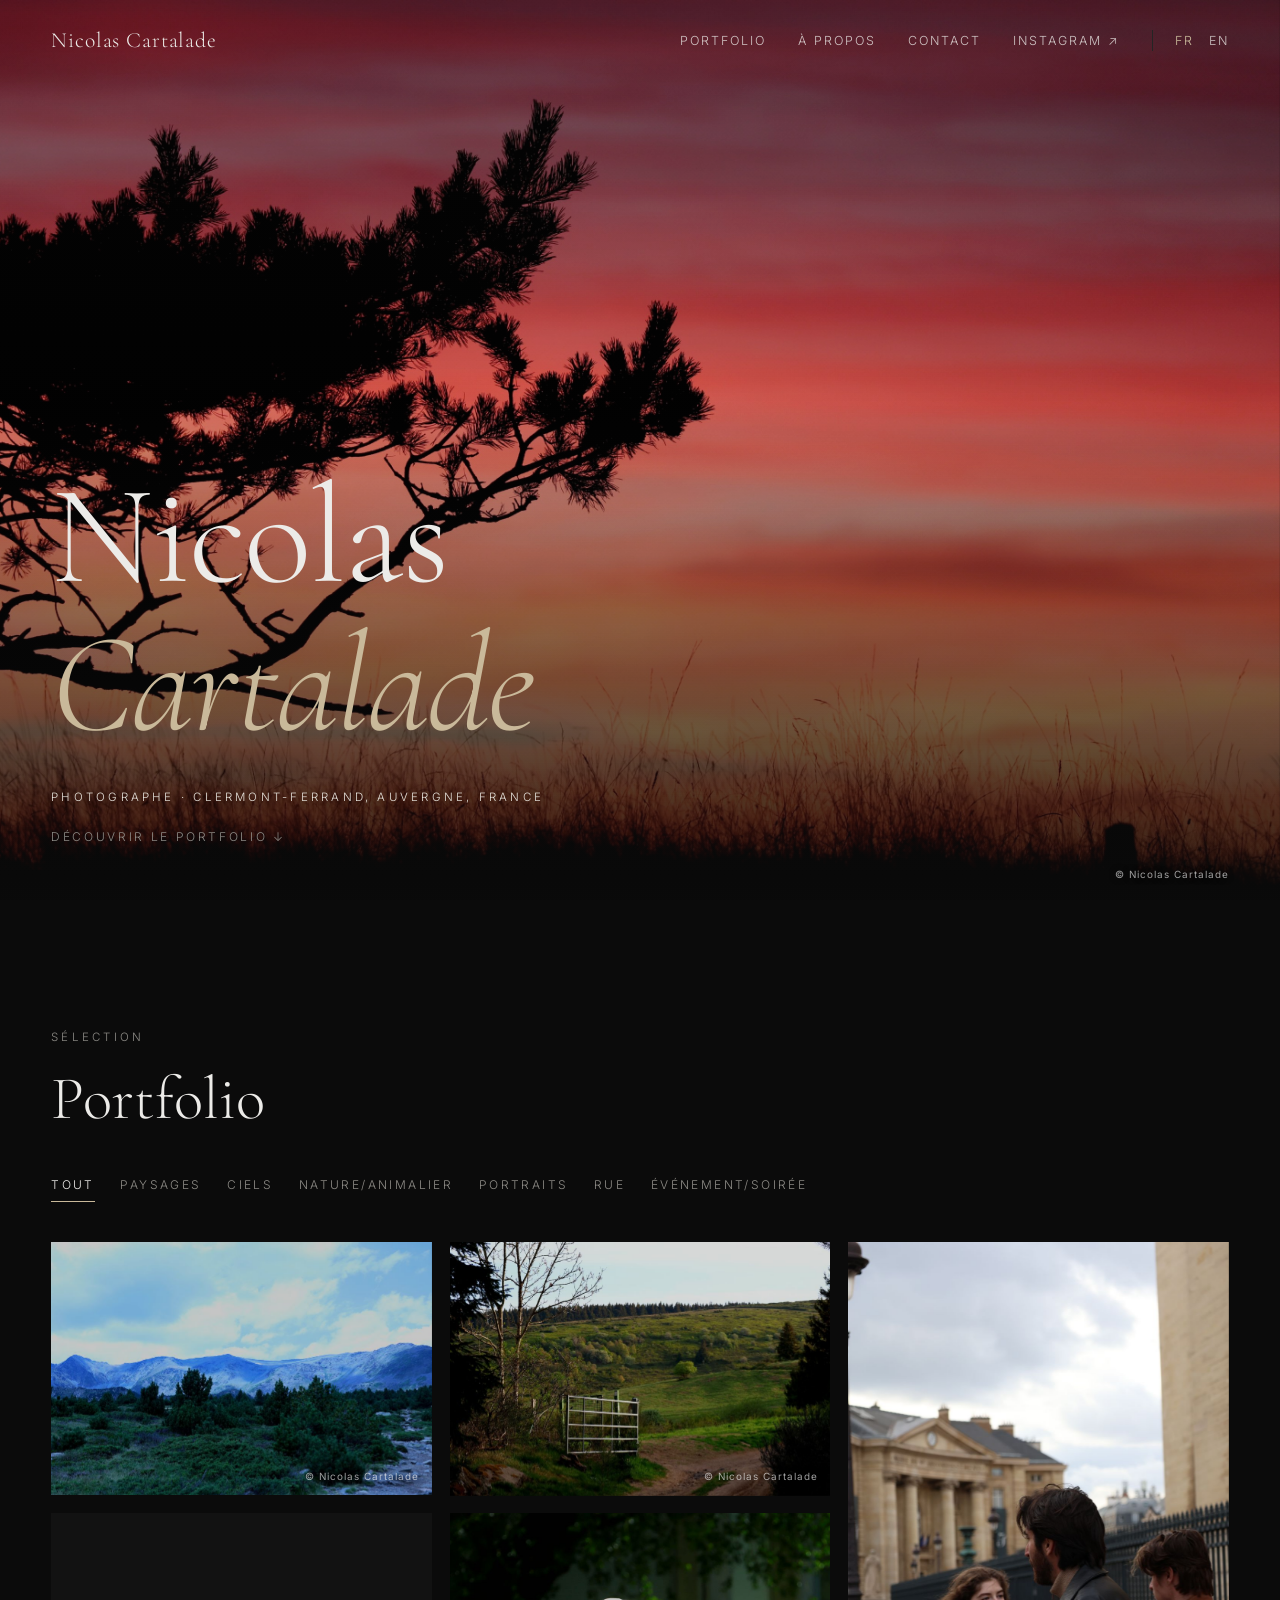
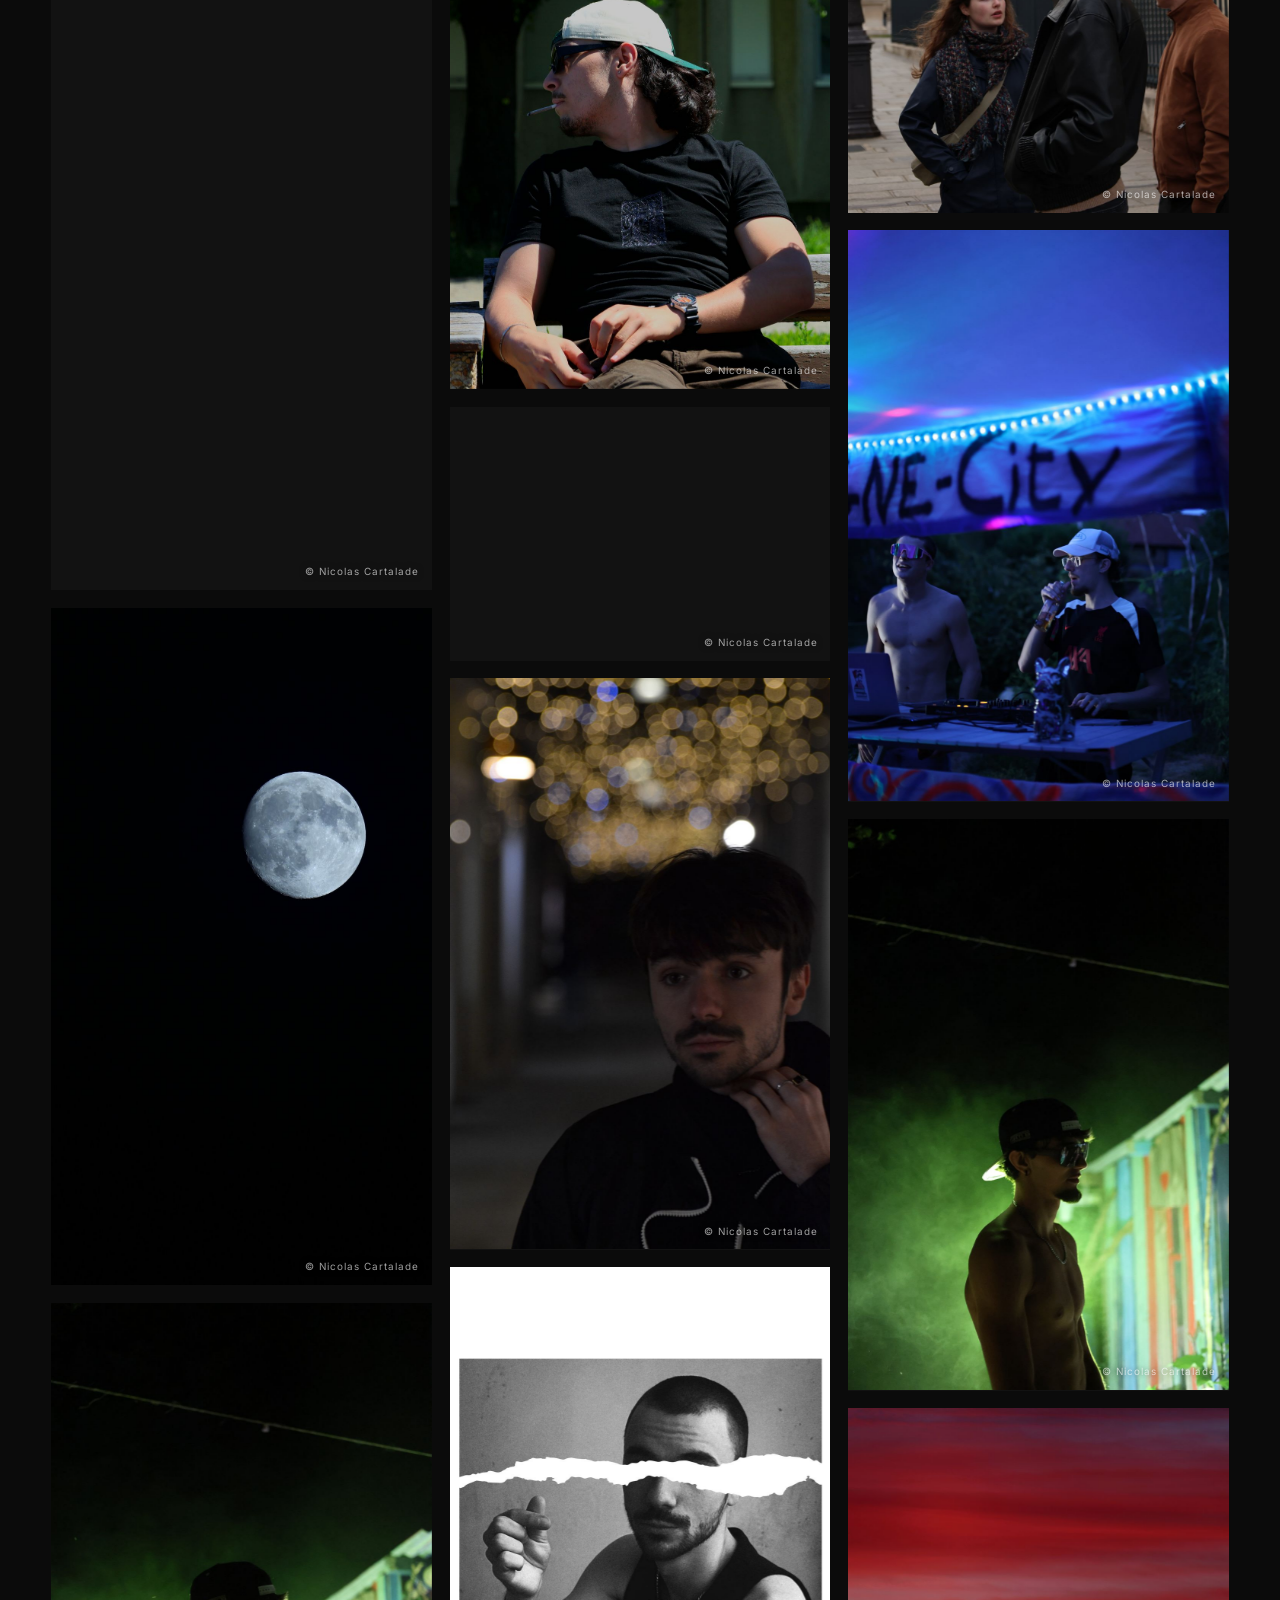
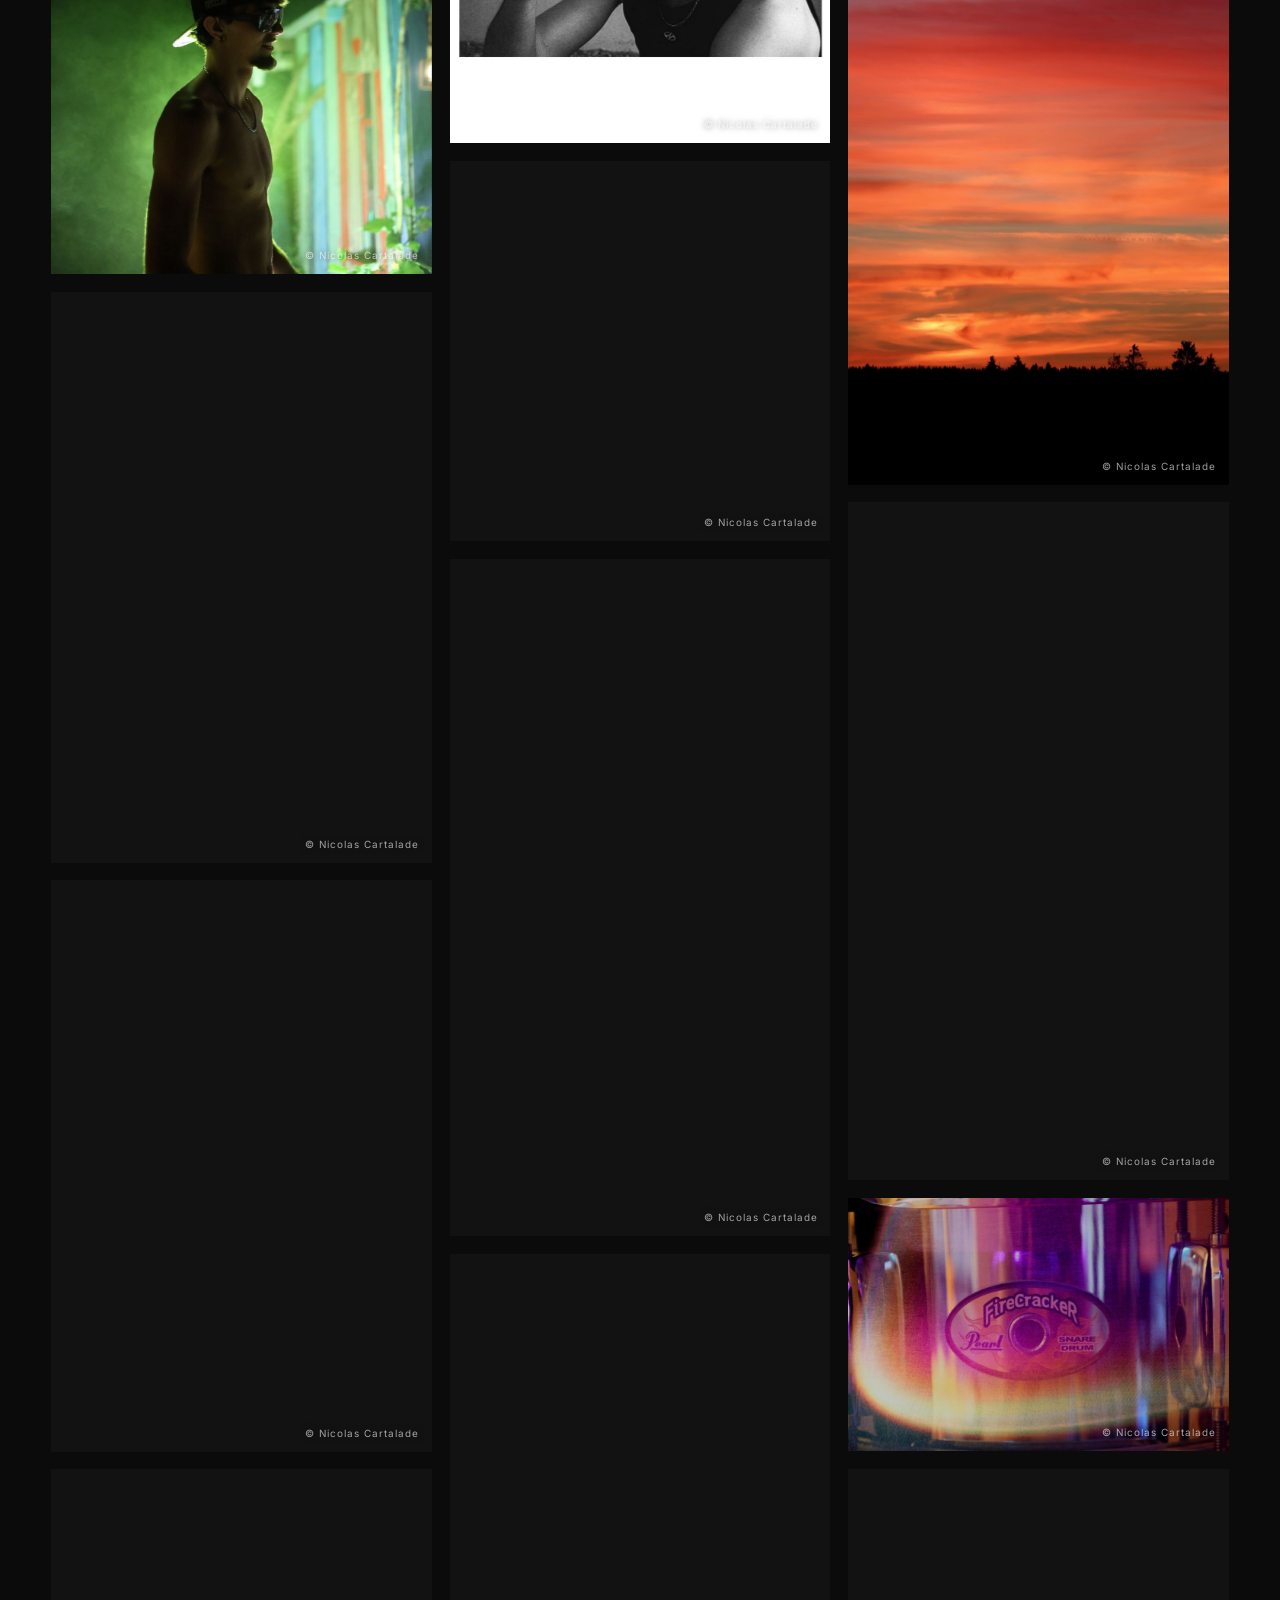
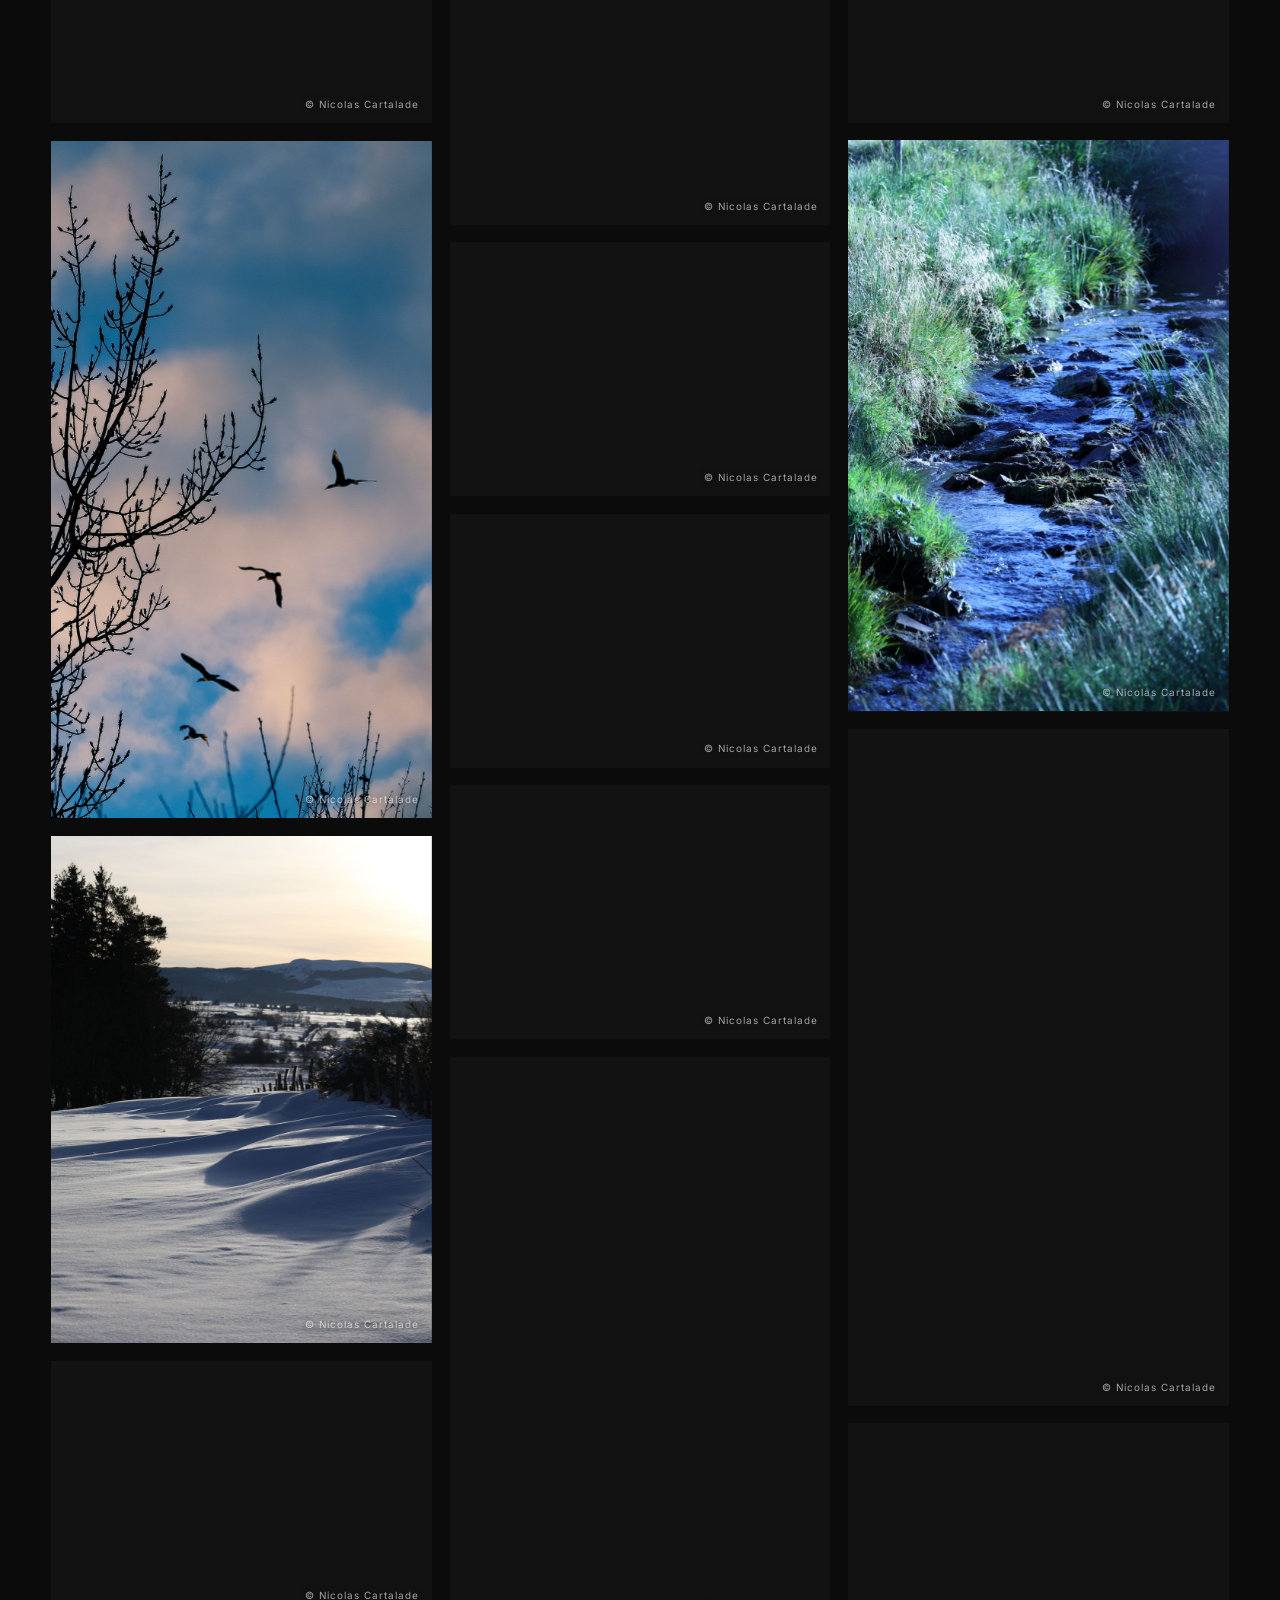
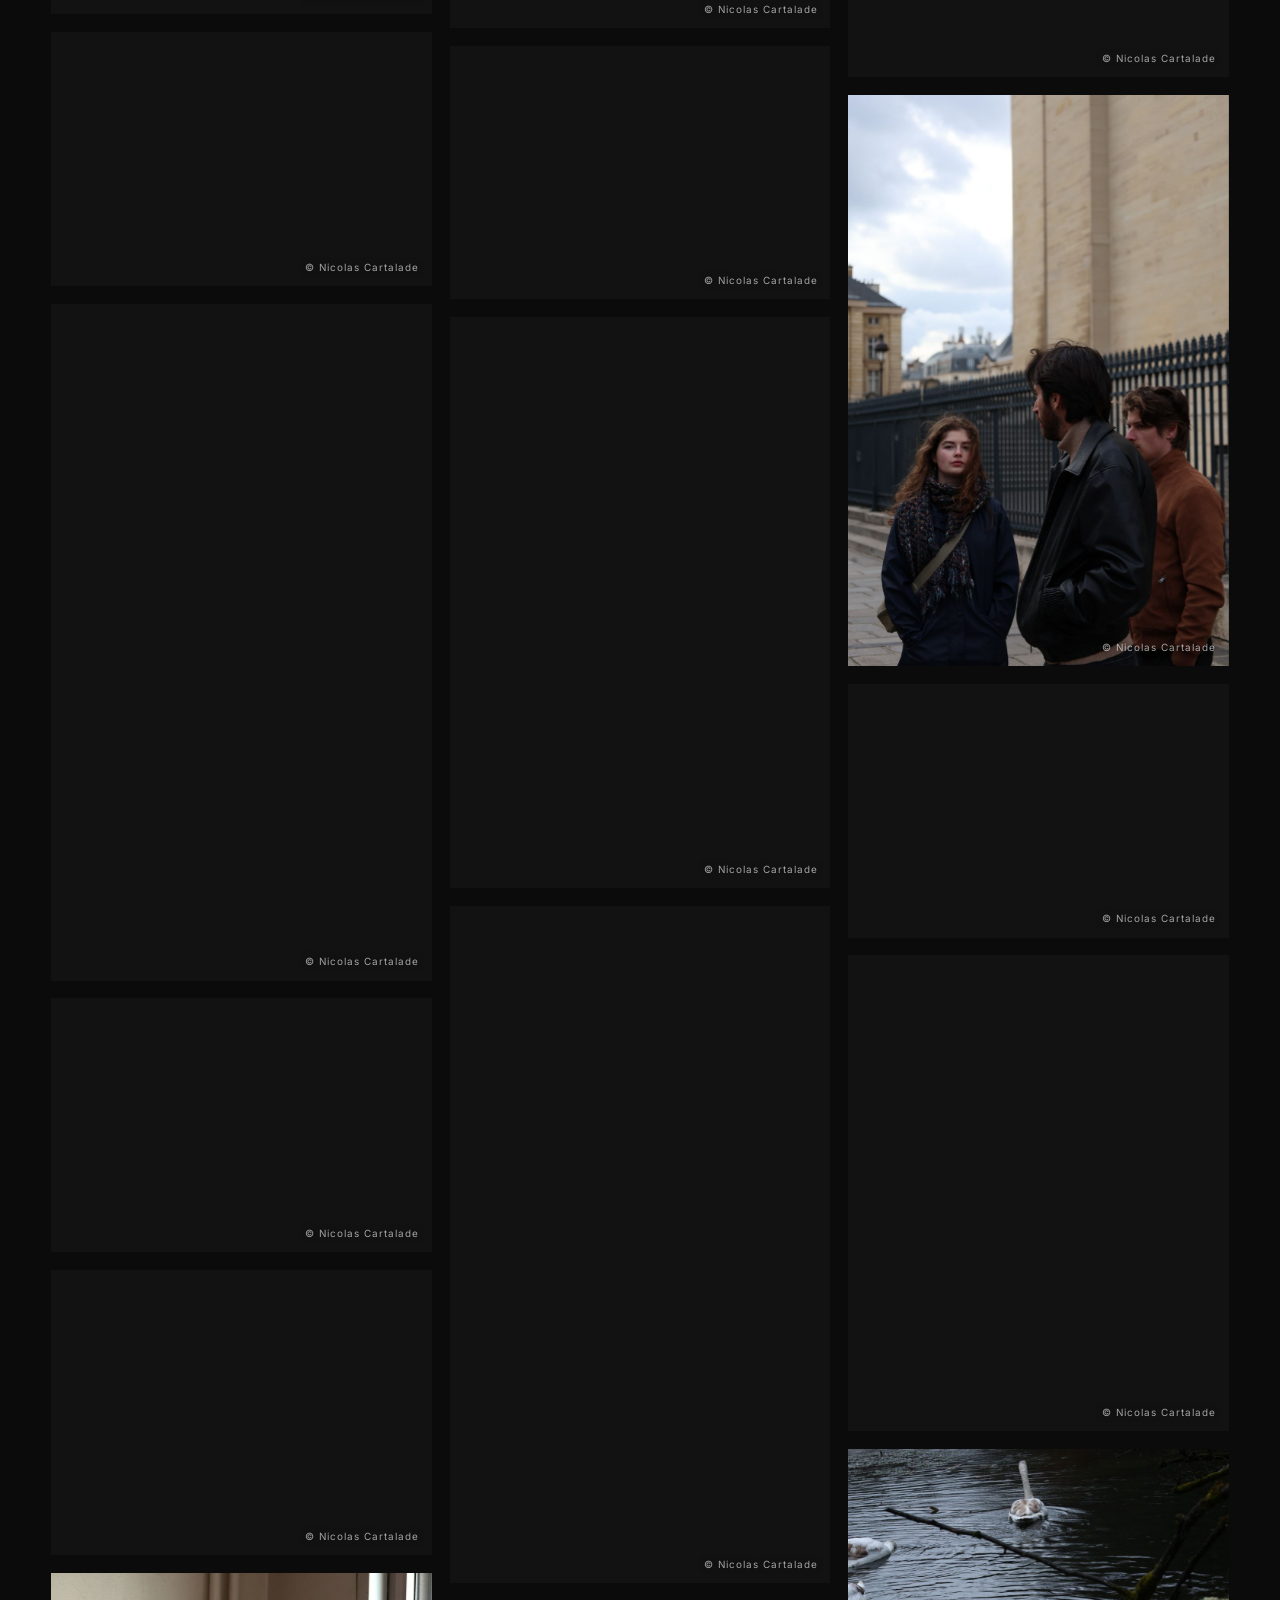
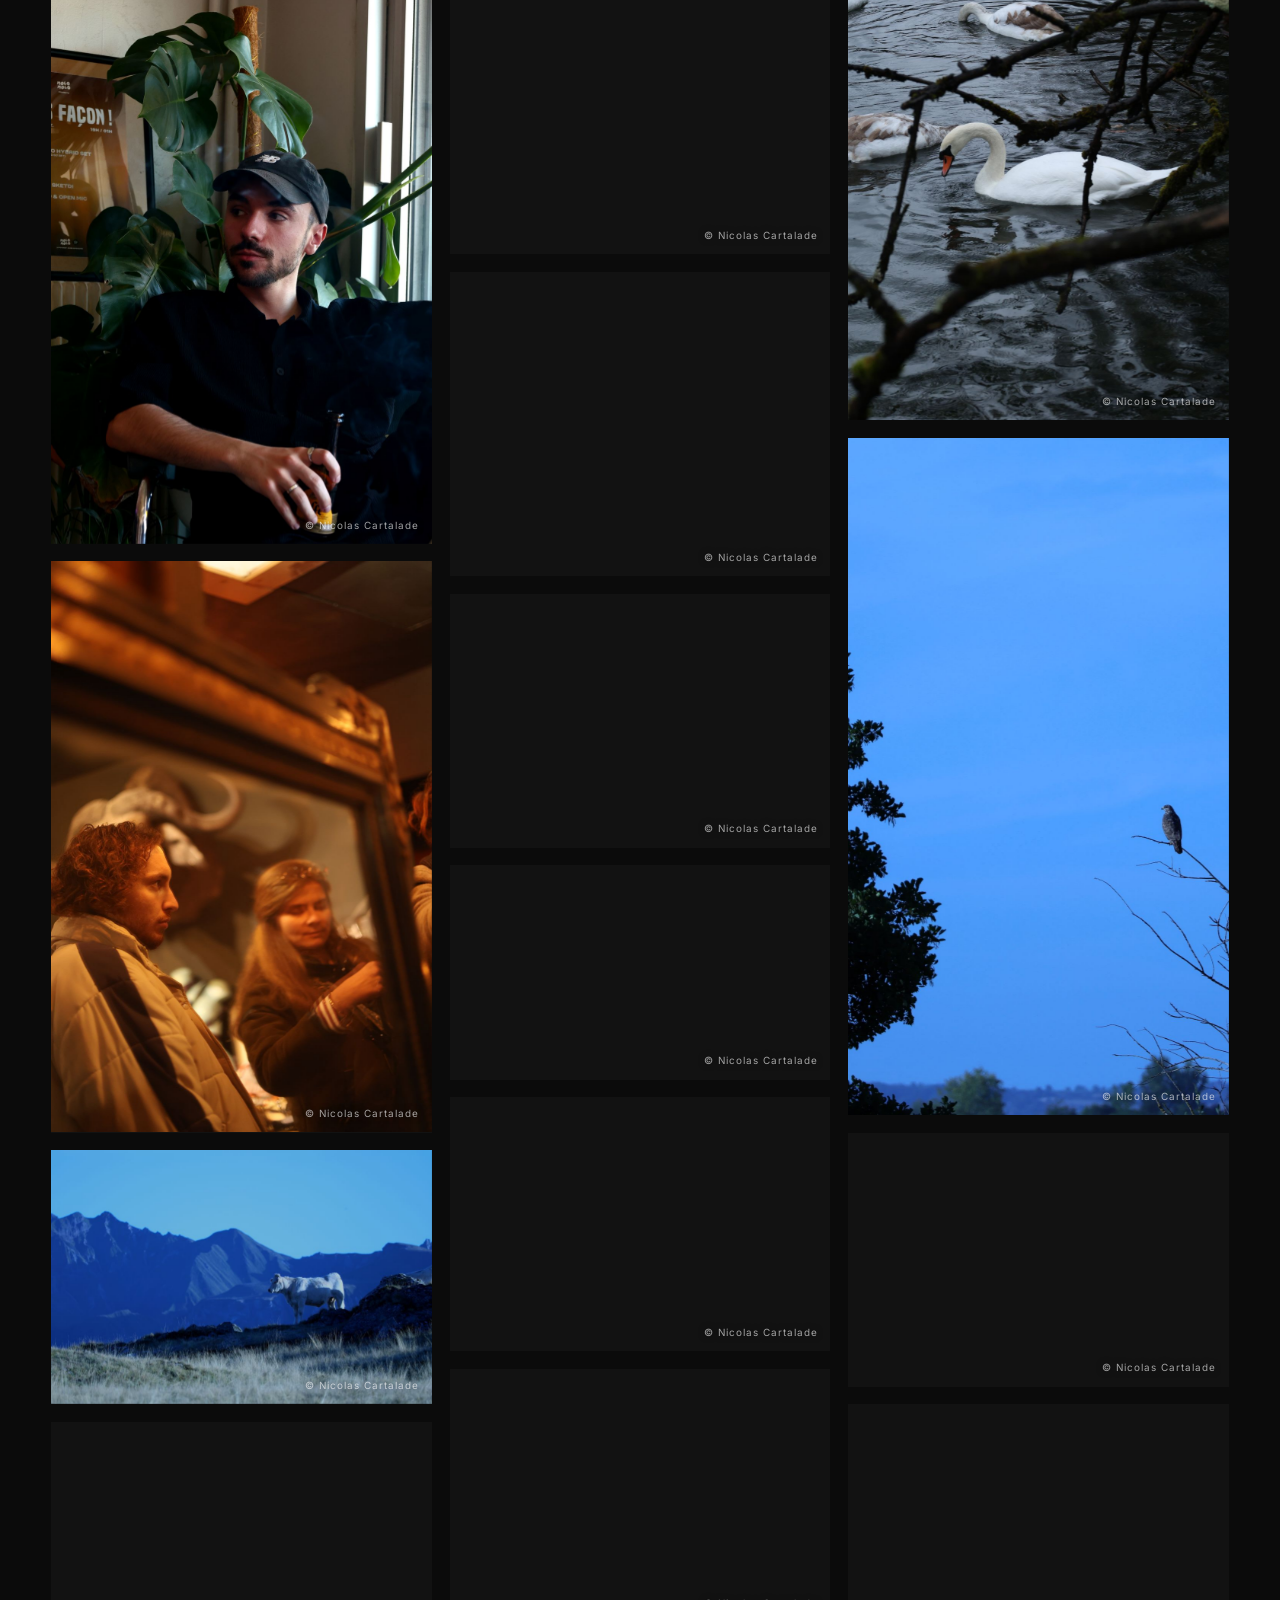
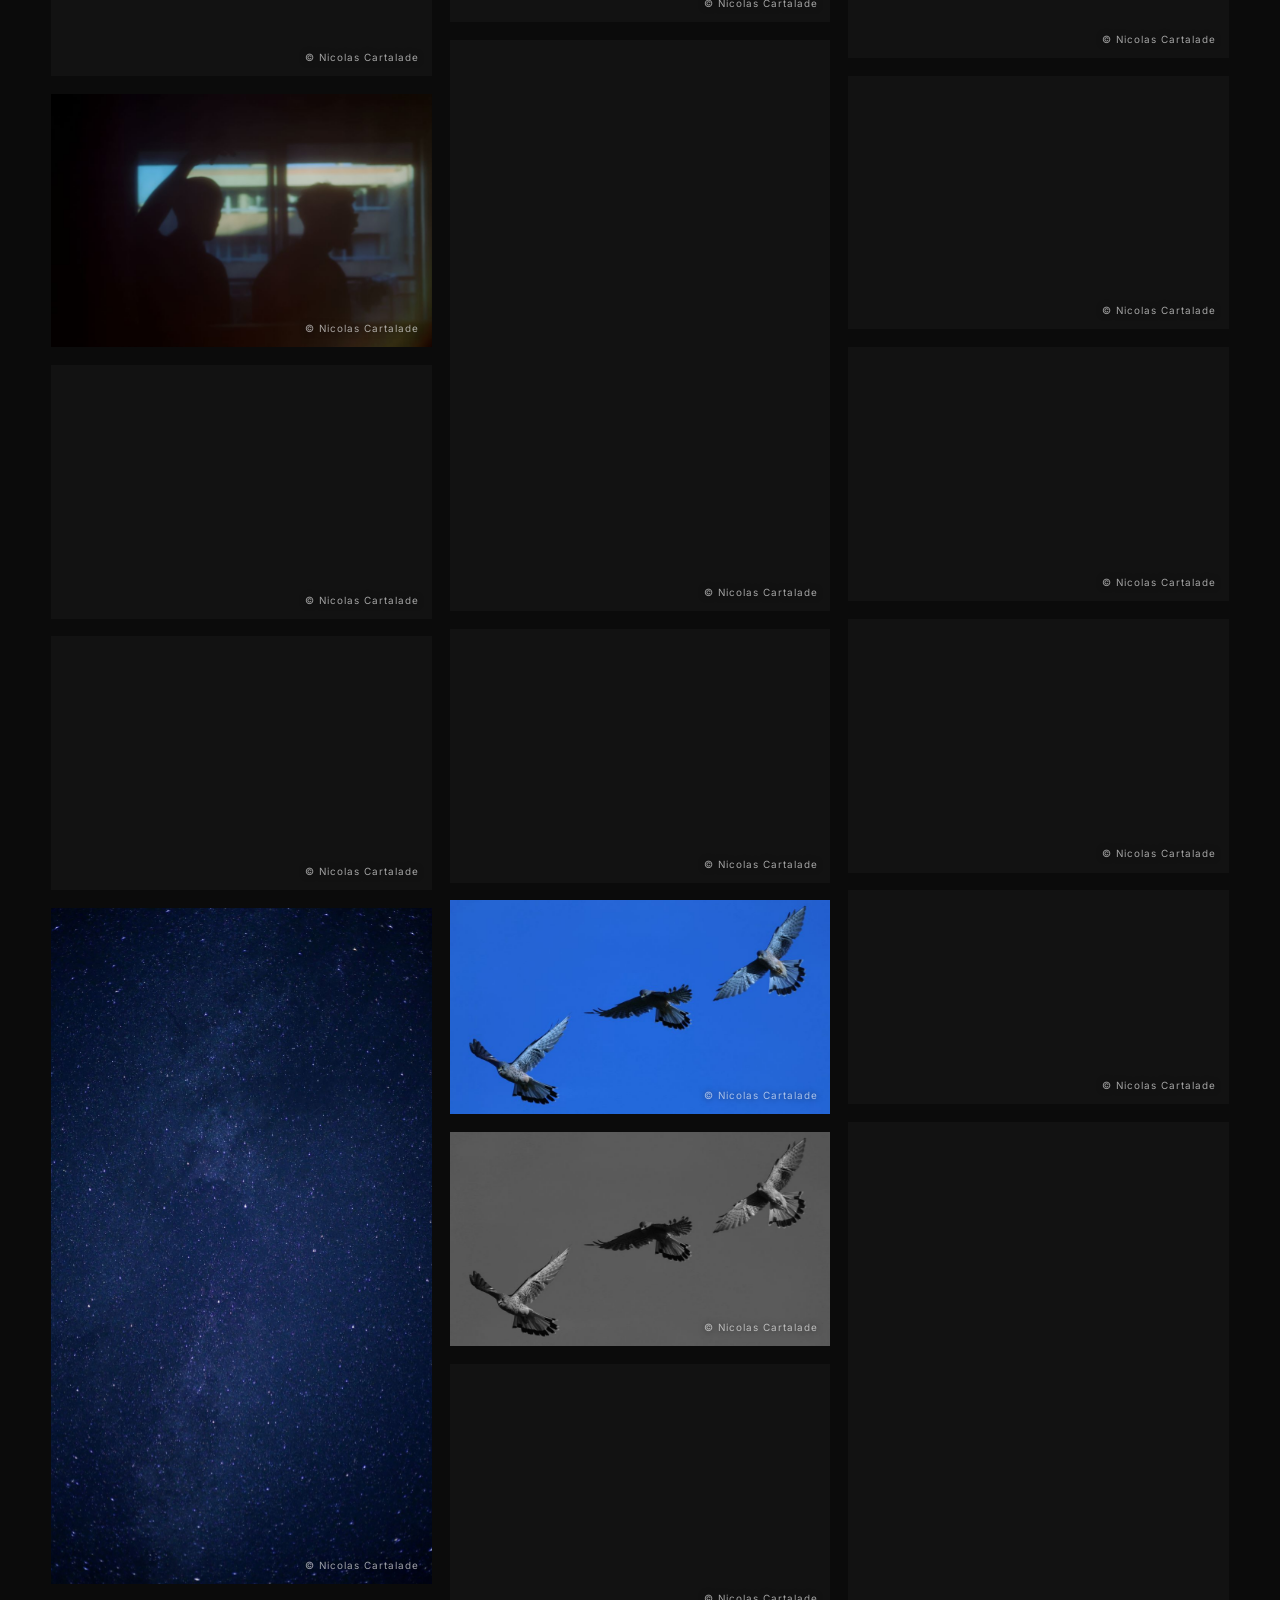
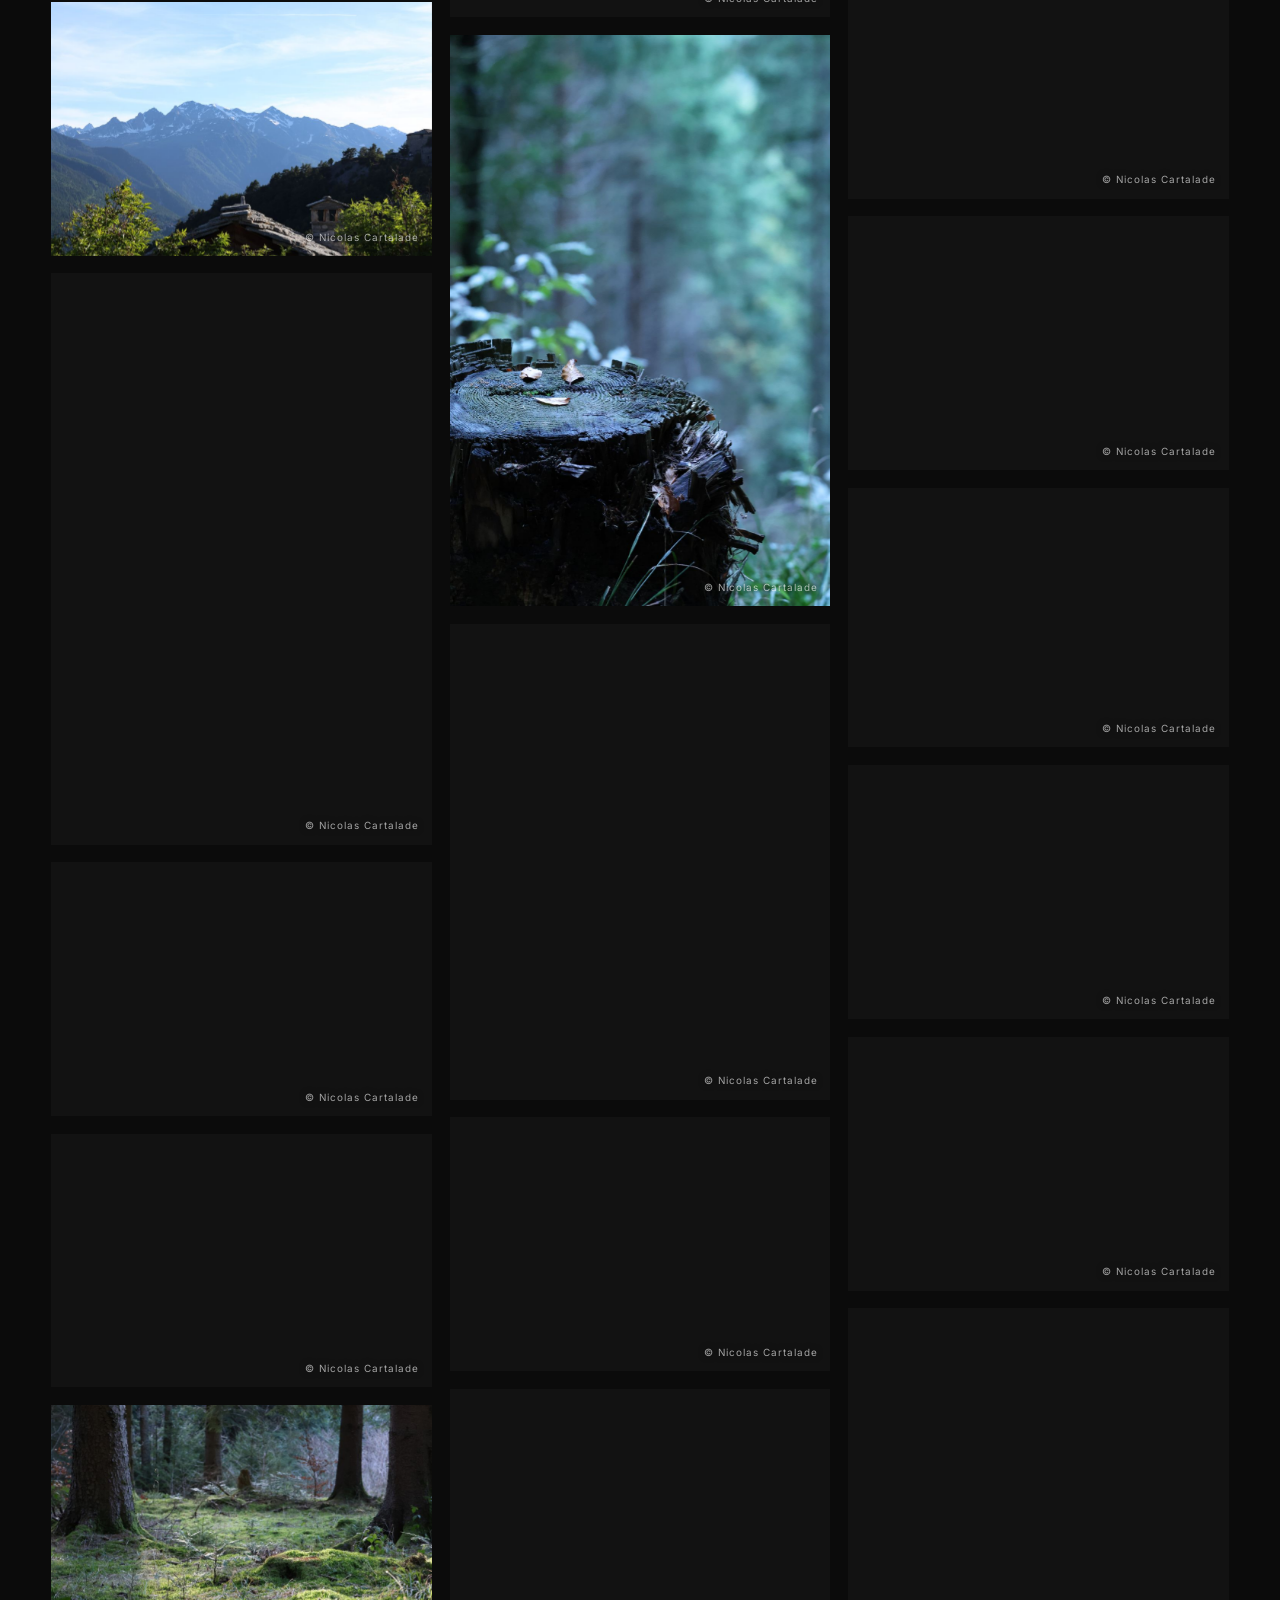
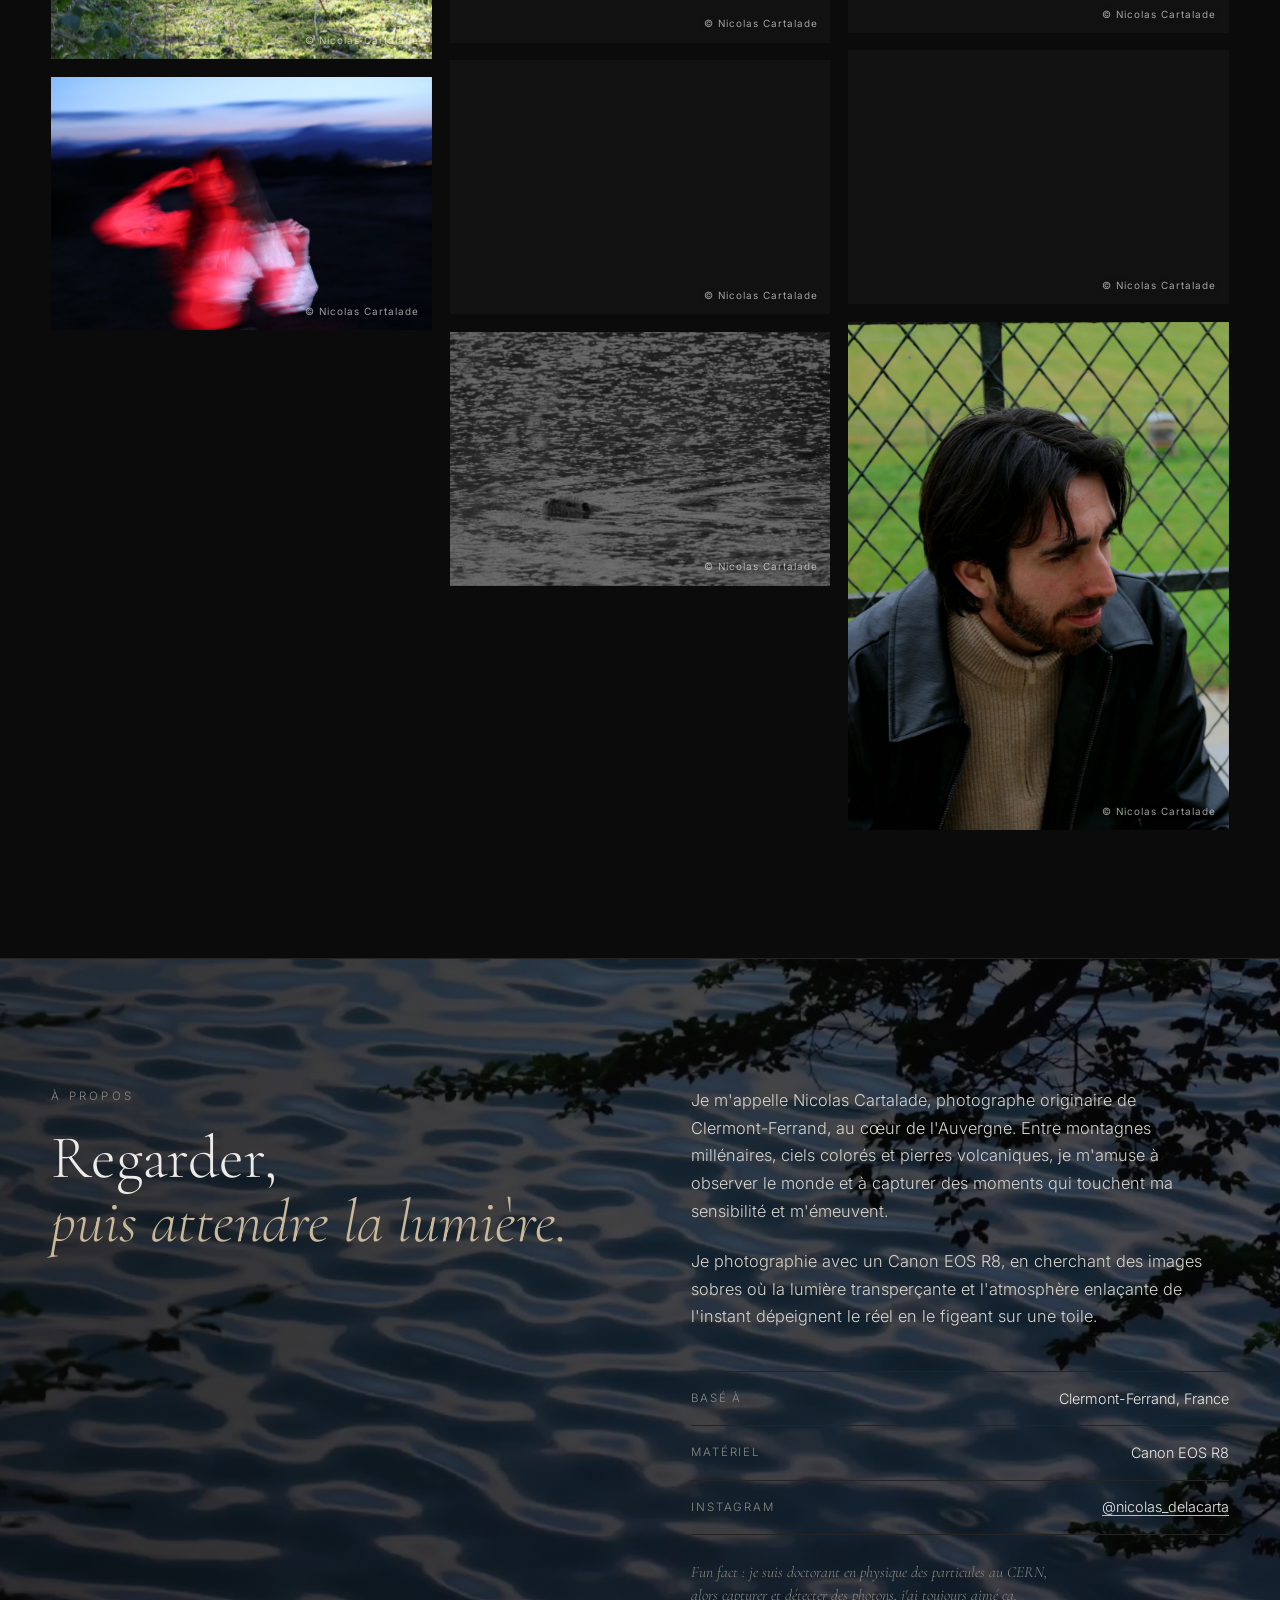
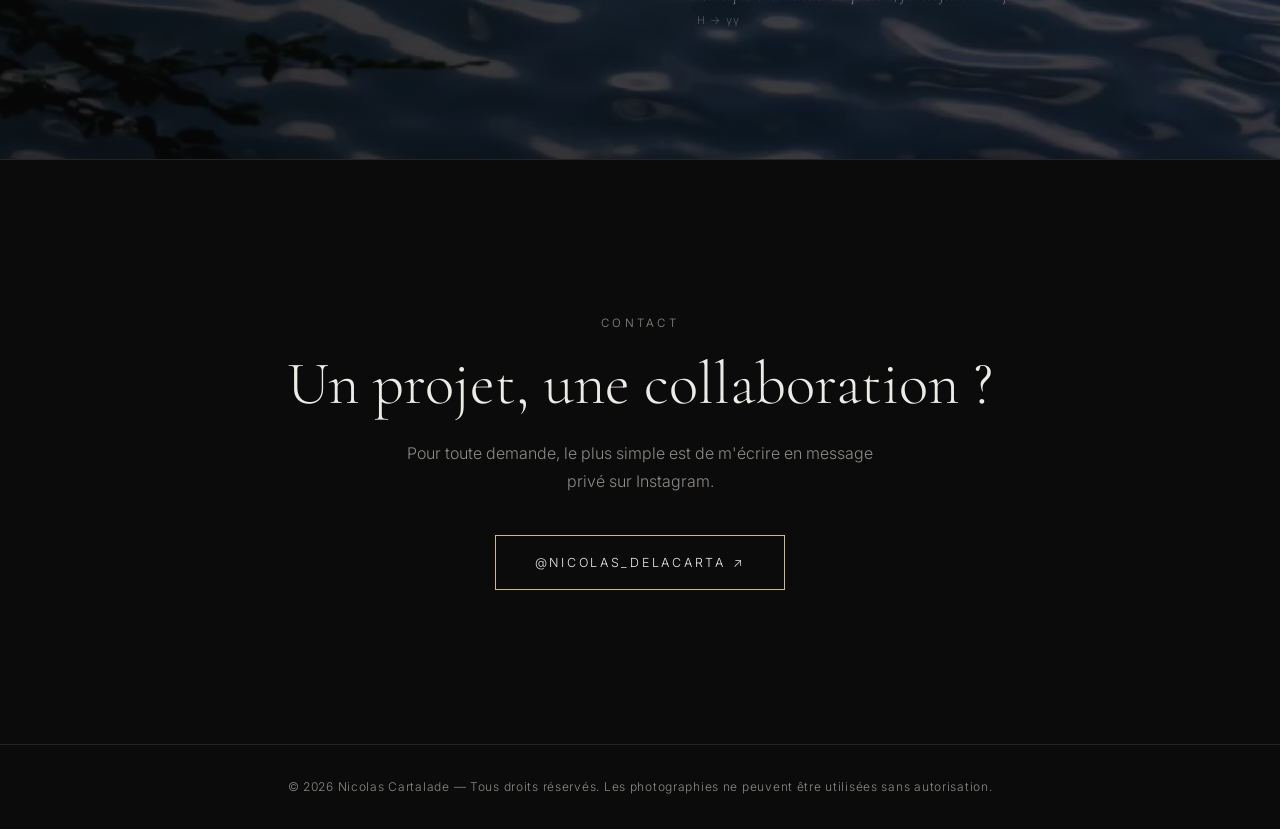
==== index.html @ c4e50cff "Compteur de visites GoatCounter (privé) Co-Authored-By: Claude Sonnet 5.5 <noreply@anthropic.com> Cl" ====
<!DOCTYPE html>
<html lang="fr">
<head>
  <meta charset="utf-8">
  <meta name="viewport" content="width=device-width, initial-scale=1">
  <title>Nicolas Cartalade — Photographe · Clermont-Ferrand</title>
  <meta name="description" content="Portfolio de Nicolas Cartalade, photographe basé à Clermont-Ferrand, en Auvergne. Photographies réalisées au Canon EOS R8.">
  <meta name="author" content="Nicolas Cartalade">
  <meta name="robots" content="noindex, nofollow">
  <meta property="og:title" content="Nicolas Cartalade — Photographe">
  <meta property="og:description" content="Portfolio photographique · Clermont-Ferrand, Auvergne">
  <meta property="og:type" content="website">
  <meta name="theme-color" content="#0b0b0b">
  <link rel="preconnect" href="https://fonts.googleapis.com">
  <link rel="preconnect" href="https://fonts.gstatic.com" crossorigin>
  <link href="https://fonts.googleapis.com/css2?family=Cormorant+Garamond:ital,wght@0,300;0,400;0,500;1,300;1,400&family=Inter:wght@300;400;500&display=swap" rel="stylesheet">
  <link rel="stylesheet" href="style.css?v=20">
</head>
<body>

  <header class="site-header" id="header">
    <a href="#top" class="brand">Nicolas Cartalade</a>
    <nav class="nav" aria-label="Navigation principale">
      <a href="#portfolio">Portfolio</a>
      <a href="#about">À propos</a>
      <a href="#contact">Contact</a>
      <a href="https://www.instagram.com/nicolas_delacarta/" target="_blank" rel="noopener" class="nav-insta" aria-label="Instagram">Instagram ↗</a>
      <span class="lang" role="group" aria-label="Langue"><a href="./" lang="fr" aria-current="true">FR</a><a href="en/" lang="en" hreflang="en" aria-label="English version">EN</a></span>
    </nav>
  </header>

  <main id="top">

    <section class="hero" id="hero">
      <div class="hero-bg" id="heroBg"></div>
      <div class="hero-overlay"></div>
      <div class="hero-content">
        <h1>Nicolas<br><em>Cartalade</em></h1>
        <p class="eyebrow hero-tag">Photographe · Clermont-Ferrand, Auvergne, France</p>
        <a href="#portfolio" class="scroll-cue">Découvrir le portfolio <span aria-hidden="true">↓</span></a>
      </div>
    </section>

    <section class="portfolio" id="portfolio">
      <div class="section-head">
        <p class="eyebrow">Sélection</p>
        <h2>Portfolio</h2>
      </div>
      <div class="filters" id="filters" aria-label="Filtres par catégorie"></div>
      <div class="gallery" id="gallery"></div>
    </section>

    <section class="about" id="about">
      <div class="about-media" aria-hidden="true">
        <video autoplay muted loop playsinline preload="metadata" poster="video/boucle-poster.jpg">
          <source src="video/boucle.mp4" type="video/mp4">
        </video>
      </div>
      <div class="about-shade"></div>
      <div class="about-inner">
        <div class="about-title">
          <p class="eyebrow">À propos</p>
          <h2>Regarder,<br><em>puis attendre la lumière.</em></h2>
        </div>
        <div class="about-text">
          <p>Je m'appelle Nicolas Cartalade, photographe originaire de Clermont-Ferrand, au cœur de l'Auvergne. Entre montagnes millénaires, ciels colorés et pierres volcaniques, je m'amuse à observer le monde et à capturer des moments qui touchent ma sensibilité et m'émeuvent.</p>
          <p>Je photographie avec un Canon EOS R8, en cherchant des images sobres où la lumière transperçante et l'atmosphère enlaçante de l'instant dépeignent le réel en le figeant sur une toile.</p>
          <dl class="facts">
            <div><dt>Basé à</dt><dd>Clermont-Ferrand, France</dd></div>
            <div><dt>Matériel</dt><dd>Canon EOS R8</dd></div>
            <div><dt>Instagram</dt><dd><a href="https://www.instagram.com/nicolas_delacarta/" target="_blank" rel="noopener">@nicolas_delacarta</a></dd></div>
          </dl>
          <p class="funfact">Fun fact : je suis doctorant en physique des particules au CERN, alors capturer et détecter des photons, j'ai toujours aimé ça. <span class="hgg" aria-hidden="true">H → γγ</span></p>
        </div>
      </div>
    </section>

    <section class="contact" id="contact">
      <p class="eyebrow">Contact</p>
      <h2>Un projet, une collaboration&nbsp;?</h2>
      <p class="contact-text">Pour toute demande, le plus simple est de m'écrire en message privé sur Instagram.</p>
      <a class="btn" href="https://www.instagram.com/nicolas_delacarta/" target="_blank" rel="noopener">@nicolas_delacarta ↗</a>
    </section>

  </main>

  <footer class="site-footer">
    <p>© <span id="year"></span> Nicolas Cartalade — Tous droits réservés. Les photographies ne peuvent être utilisées sans autorisation.</p>
  </footer>

  <div class="lightbox" id="lightbox" aria-hidden="true" role="dialog" aria-modal="true" aria-label="Visionneuse photo">
    <button class="lb-close" id="lbClose" aria-label="Fermer">✕</button>
    <button class="lb-nav lb-prev" id="lbPrev" aria-label="Photo précédente">←</button>
    <figure class="lb-figure">
      <div class="lb-frame"><img id="lbImg" alt="" draggable="false"><span class="wm" aria-hidden="true">© Nicolas Cartalade</span></div>
      <figcaption id="lbCaption"></figcaption>
    </figure>
    <button class="lb-nav lb-next" id="lbNext" aria-label="Photo suivante">→</button>
  </div>

  <script src="photos.js?v=20"></script>
  <script src="script.js?v=20"></script>
  <script data-goatcounter="https://blueskyll.goatcounter.com/count" async src="https://gc.zgo.at/count.js"></script>
</body>
</html>
---- style.css ----
:root {
  --bg: #0b0b0b;
  --bg-soft: #121212;
  --text: #ecebe8;
  --muted: #8d8b86;
  --line: #242424;
  --accent: #c9b99a;
  --serif: "Cormorant Garamond", Georgia, serif;
  --sans: "Inter", system-ui, sans-serif;
  --pad: clamp(1.25rem, 4vw, 4rem);
}

*, *::before, *::after { box-sizing: border-box; }
html { scroll-behavior: smooth; }
body {
  margin: 0;
  background: var(--bg);
  color: var(--text);
  font-family: var(--sans);
  font-weight: 300;
  line-height: 1.7;
  -webkit-font-smoothing: antialiased;
}
img { display: block; max-width: 100%; }
a { color: inherit; text-decoration: none; }
h1, h2 { font-family: var(--serif); font-weight: 300; margin: 0; line-height: 1.05; }
h2 { font-size: clamp(2.2rem, 5vw, 3.8rem); }
em { font-style: italic; color: var(--accent); }

.eyebrow {
  font-size: .72rem;
  letter-spacing: .28em;
  text-transform: uppercase;
  color: var(--muted);
  margin: 0 0 1.2rem;
}

/* Header */
.site-header {
  position: fixed; inset: 0 0 auto 0; z-index: 50;
  display: flex; justify-content: space-between; align-items: center;
  padding: 1.4rem var(--pad);
  transition: background .4s, padding .4s, backdrop-filter .4s;
}
.site-header.scrolled {
  background: rgba(11,11,11,.82);
  backdrop-filter: blur(12px);
  padding-block: .9rem;
  border-bottom: 1px solid var(--line);
}
.brand { font-family: var(--serif); font-size: 1.35rem; letter-spacing: .04em; }
.nav { display: flex; gap: 2rem; font-size: .78rem; letter-spacing: .16em; text-transform: uppercase; }
.nav a { position: relative; opacity: .8; transition: opacity .3s; }
.nav a:hover { opacity: 1; }
.nav a::after {
  content: ""; position: absolute; left: 0; bottom: -4px; width: 0; height: 1px;
  background: var(--accent); transition: width .3s;
}
.nav a:hover::after { width: 100%; }
.lang { display: inline-flex; gap: .9rem; padding-left: 1.4rem; border-left: 1px solid var(--line); }
.lang a[aria-current="true"] { opacity: 1; color: var(--accent); pointer-events: none; }

/* Hero */
.hero {
  position: relative; min-height: 100svh;
  display: flex; align-items: flex-end;
  padding: var(--pad); overflow: hidden;
}
.hero-bg {
  position: absolute; inset: 0;
  background:
    radial-gradient(ellipse at 70% 20%, #2a2620 0%, transparent 55%),
    radial-gradient(ellipse at 20% 80%, #1a1a1a 0%, transparent 60%),
    #0e0e0e;
  background-size: cover; background-position: center;
  transform: scale(1.12);
  transform-origin: 50% 60%;
  will-change: transform;
  backface-visibility: hidden;
  opacity: 0;
}
.hero-bg.ready {
  opacity: 1;
  animation: slowzoom 14s cubic-bezier(.22,.61,.36,1) forwards;
  transition: opacity 1.2s ease;
}
@keyframes slowzoom { from { transform: scale3d(1.12,1.12,1); } to { transform: scale3d(1,1,1); } }
.hero-overlay {
  position: absolute; inset: 0;
  background: linear-gradient(to top, rgba(11,11,11,.85) 0%, rgba(11,11,11,.15) 55%, rgba(11,11,11,.35) 100%);
}
.hero-content { position: relative; max-width: 1200px; }
.hero h1 { font-size: clamp(3.5rem, 11vw, 9rem); letter-spacing: -.01em; }
.hero-tag { margin: 1.8rem 0 0; color: #e4e1da; text-shadow: 0 1px 12px rgba(0,0,0,.8); }
.scroll-cue {
  display: inline-block; margin-top: 1.2rem;
  font-size: .75rem; letter-spacing: .22em; text-transform: uppercase;
  color: var(--muted); transition: color .3s;
}
.scroll-cue:hover { color: var(--text); }

/* Portfolio */
.portfolio { padding: clamp(5rem, 10vw, 9rem) var(--pad); }
.section-head { margin-bottom: 2.5rem; }
.filters { display: flex; flex-wrap: wrap; gap: .5rem 1.6rem; margin-bottom: 2.5rem; }
.filters:empty { display: none; }
.filters button {
  background: none; border: 0; padding: .3rem 0; cursor: pointer;
  font: inherit; font-size: .75rem; letter-spacing: .2em; text-transform: uppercase;
  color: var(--muted); border-bottom: 1px solid transparent; transition: color .3s, border-color .3s;
}
.filters button:hover { color: var(--text); }
.filters button.active { color: var(--text); border-color: var(--accent); }

.gallery { display: grid; grid-template-columns: repeat(var(--cols, 3), minmax(0, 1fr)); gap: 1.1rem; align-items: start; }
.col { display: flex; flex-direction: column; gap: 1.1rem; min-width: 0; }
.item {
  position: relative; margin: 0;
  overflow: hidden; background: var(--bg-soft); cursor: zoom-in;
  opacity: 0; transform: translateY(24px);
  transition: opacity .9s ease, transform .9s ease;
}
.item.visible { opacity: 1; transform: none; }
.item img.loaded { opacity: 1; }
.item img {
  position: absolute; inset: 0; width: 100%; height: 100%; object-fit: cover;
  opacity: 0; transform: scale(1.14); will-change: transform;
  transition: transform 2.8s cubic-bezier(.16,.8,.2,1), opacity .9s ease;
}
.item.visible img.loaded { transform: scale(1); }
.item.visible:hover img.loaded { transform: scale(1.04); transition-duration: 1.4s, .9s; }
.item .cap {
  position: absolute; inset: auto 0 0 0; padding: 2.5rem 1.1rem 1rem;
  background: linear-gradient(to top, rgba(0,0,0,.65), transparent);
  font-size: .75rem; letter-spacing: .12em; text-transform: uppercase;
  opacity: 0; transition: opacity .4s;
}
.item:hover .cap { opacity: 1; }
.item.placeholder {
  cursor: default;
  display: grid; place-items: center;
  border: 1px solid var(--line);
  color: #3a3a3a; font-family: var(--serif); font-style: italic; font-size: 1.3rem;
}
.item.hidden { display: none; }

/* About */
.about { position: relative; overflow: hidden; background: var(--bg-soft); padding: clamp(5rem, 10vw, 9rem) var(--pad); border-block: 1px solid var(--line); }
.about-inner { position: relative; z-index: 2; max-width: 1200px; margin: 0 auto; display: grid; grid-template-columns: 1fr 1fr; gap: clamp(2rem, 8vw, 7rem); align-items: start; }
.about-text p { font-size: 1.02rem; margin: 0 0 1.4rem; max-width: 52ch; }
.facts { margin: 2.5rem 0 0; border-top: 1px solid var(--line); }
.facts div { display: flex; justify-content: space-between; gap: 1rem; padding: .9rem 0; border-bottom: 1px solid var(--line); font-size: .9rem; }
.facts dt { color: var(--muted); text-transform: uppercase; letter-spacing: .16em; font-size: .72rem; align-self: center; }
.facts dd { margin: 0; }
.about-text p.funfact { margin: 1.6rem 0 0; font-family: var(--serif); font-style: italic; font-size: .98rem; line-height: 1.5; color: var(--muted); max-width: 52ch; }
.hgg { margin-left: .5em; font-family: var(--sans); font-style: normal; font-size: .68rem; letter-spacing: .12em; opacity: .55; white-space: nowrap; }
.facts a { border-bottom: 1px solid var(--accent); }

.about-media { position: absolute; inset: 0; z-index: 0; background: #000; }
.about-media video { display: block; width: 100%; height: 100%; object-fit: cover; }
.about-shade { position: absolute; inset: 0; z-index: 1; background: linear-gradient(90deg, rgba(8,8,8,.72), rgba(8,8,8,.55)); }
.about-text p { color: #d6d4ce; }

/* Écrans tactiles (pas de survol) : les titres des photos restent visibles */
@media (hover: none) { .item .cap { opacity: 1; } }

/* Contact */
.contact { text-align: center; padding: clamp(6rem, 12vw, 11rem) var(--pad); }
.contact-text { color: var(--muted); max-width: 48ch; margin: 1.5rem auto 2.5rem; }
.btn {
  display: inline-block; padding: 1rem 2.4rem;
  border: 1px solid var(--accent); color: var(--text);
  font-size: .78rem; letter-spacing: .22em; text-transform: uppercase;
  transition: background .35s, color .35s;
}
.btn:hover { background: var(--accent); color: #0b0b0b; }

.site-footer { padding: 2rem var(--pad); border-top: 1px solid var(--line); color: var(--muted); font-size: .75rem; letter-spacing: .06em; text-align: center; }
.site-footer p { margin: 0; }

/* Lightbox */
.lightbox {
  position: fixed; inset: 0; z-index: 100;
  background: rgba(6,6,6,.96);
  display: flex; align-items: center; justify-content: center;
  opacity: 0; visibility: hidden; transition: opacity .35s, visibility .35s;
}
.lightbox.open { opacity: 1; visibility: visible; }
.lb-figure { margin: 0; max-width: 92vw; text-align: center; }
.lb-figure img { max-height: 84vh; max-width: 92vw; width: auto; margin: 0 auto; }
.lb-figure figcaption { margin-top: 1rem; font-size: .75rem; letter-spacing: .2em; text-transform: uppercase; color: var(--muted); min-height: 1.2em; }
.lb-close, .lb-nav {
  position: absolute; background: none; border: 0; color: var(--text);
  cursor: pointer; font-size: 1.6rem; padding: 1rem; opacity: .7; transition: opacity .3s;
}
.lb-close:hover, .lb-nav:hover { opacity: 1; }
.lb-close { top: .8rem; right: 1rem; font-size: 1.3rem; }
.lb-prev { left: .6rem; }
.lb-next { right: .6rem; }

@media (max-width: 900px) {
  .about-inner { grid-template-columns: 1fr; }
}
@media (max-width: 560px) {
  .site-header { padding: 1rem var(--pad); gap: .6rem; }
  .site-header.scrolled { padding-block: .7rem; }
  .brand { font-size: clamp(.9rem, 4.4vw, 1.1rem); white-space: nowrap; letter-spacing: .02em; }
  .nav { gap: clamp(.6rem, 3vw, 1rem); font-size: clamp(.5rem, 2.5vw, .62rem); letter-spacing: .1em; white-space: nowrap; align-items: center; }
  .nav > a:nth-child(3), .nav .nav-insta { display: none; }
  .lang { padding-left: clamp(.6rem, 3vw, 1rem); gap: .6rem; }
  .hero-tag { letter-spacing: .18em; font-size: .66rem; line-height: 1.9; }
  .scroll-cue { letter-spacing: .18em; font-size: .68rem; }
}
@media (prefers-reduced-motion: reduce) {
  html { scroll-behavior: auto; }
  .hero-bg, .hero-bg.ready { animation: none; transform: none; }
  .item img, .item.visible img.loaded { transform: none; transition: opacity .3s; }
  .item { transition: none; opacity: 1; transform: none; }
}

/* Dissuade l'enregistrement des photos (clic droit, glisser-déposer, appui long) */
.item img, .lb-figure img, .about-media video {
  -webkit-user-drag: none; user-select: none; -webkit-user-select: none;
  -webkit-touch-callout: none; pointer-events: none;
}
.hero, .gallery, .lightbox, .about-media { -webkit-touch-callout: none; user-select: none; -webkit-user-select: none; }

/* Signature discrète en bas à droite des photos */
.wm, .item::after, .hero::after {
  font-family: var(--sans); font-size: .62rem; font-weight: 400; letter-spacing: .1em;
  color: rgba(255,255,255,.62); text-shadow: 0 0 6px rgba(0,0,0,.55);
  pointer-events: none; user-select: none; white-space: nowrap;
}
.item::after { content: "© Nicolas Cartalade"; position: absolute; right: .8rem; bottom: .65rem; z-index: 2; }
.hero::after { content: "© Nicolas Cartalade"; position: absolute; right: var(--pad); bottom: 1.1rem; z-index: 2; }
.lb-frame { position: relative; display: inline-block; line-height: 0; }
.lb-frame .wm { position: absolute; right: .9rem; bottom: .75rem; font-size: .68rem; line-height: 1; }
.lb-figure img { display: block; }
.item.placeholder::after { content: none; }
@media (max-width: 560px) { .item::after { font-size: .56rem; right: .6rem; bottom: .5rem; } }
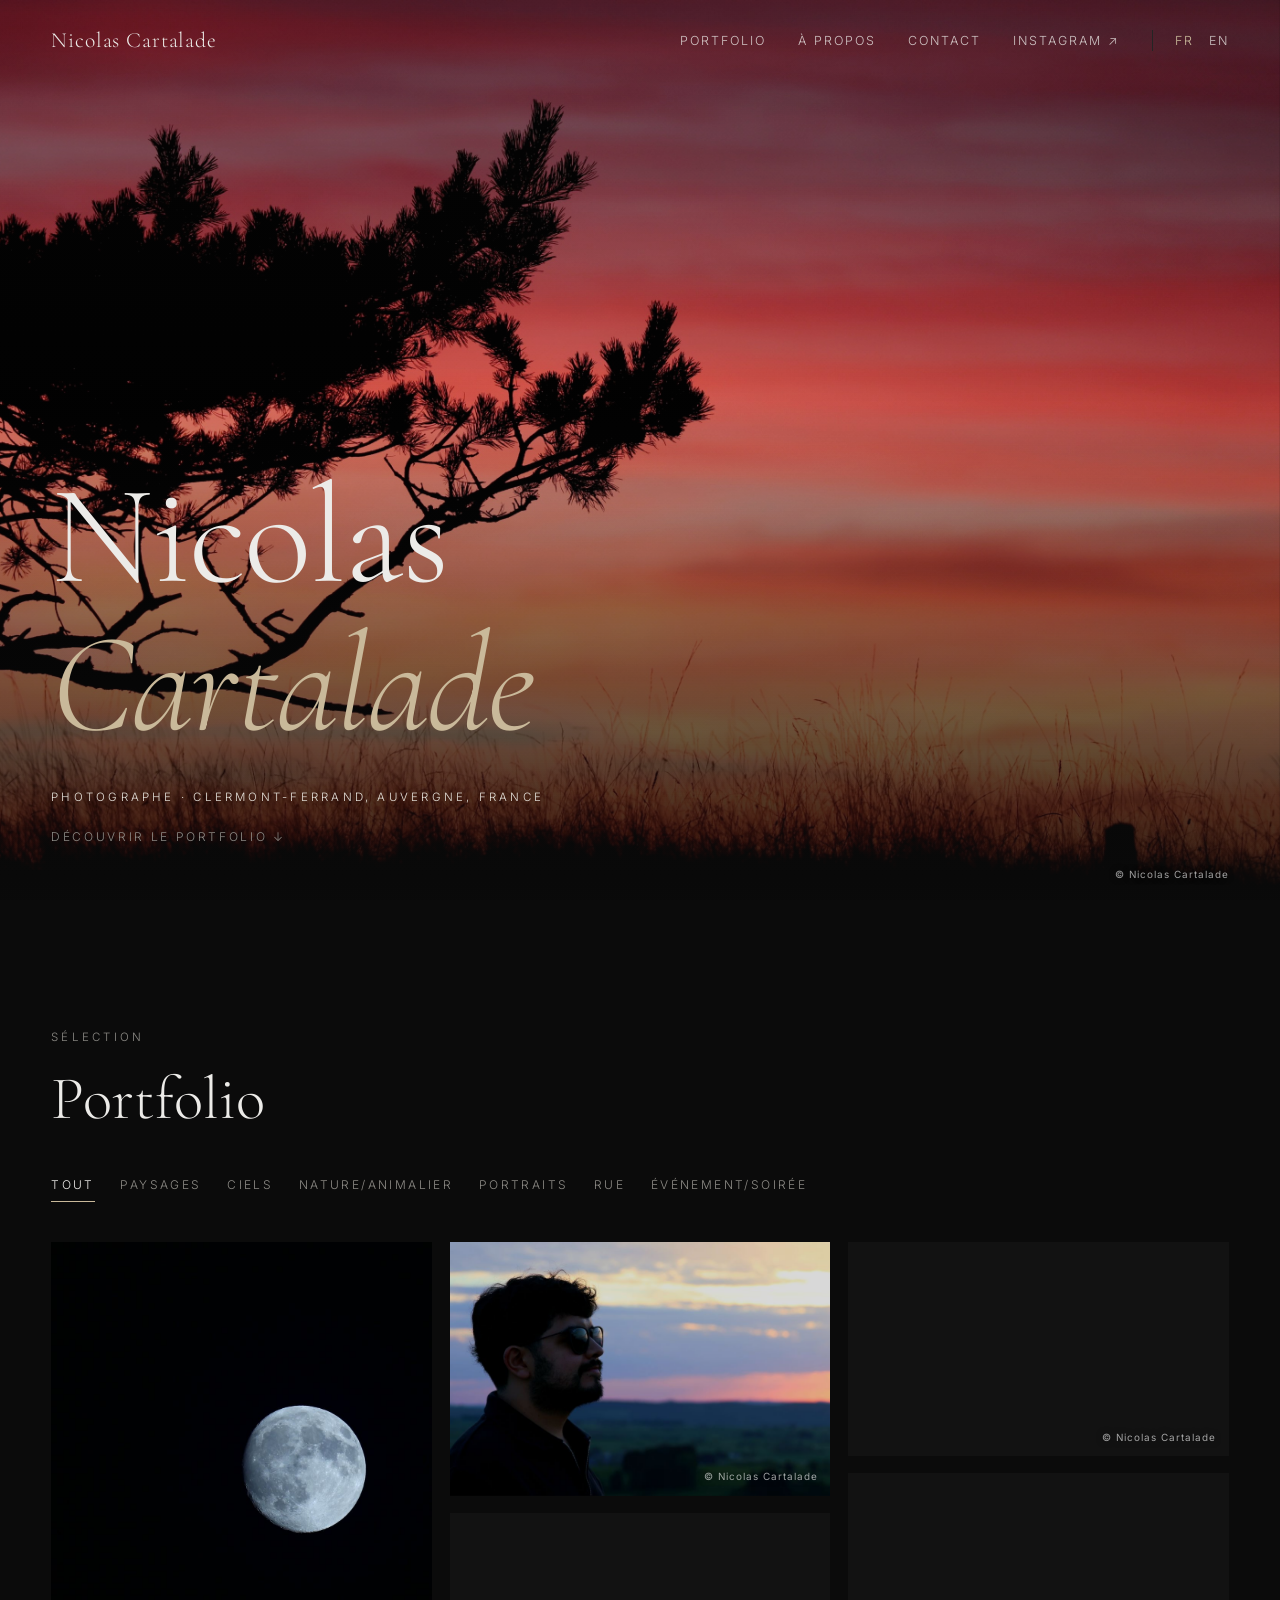
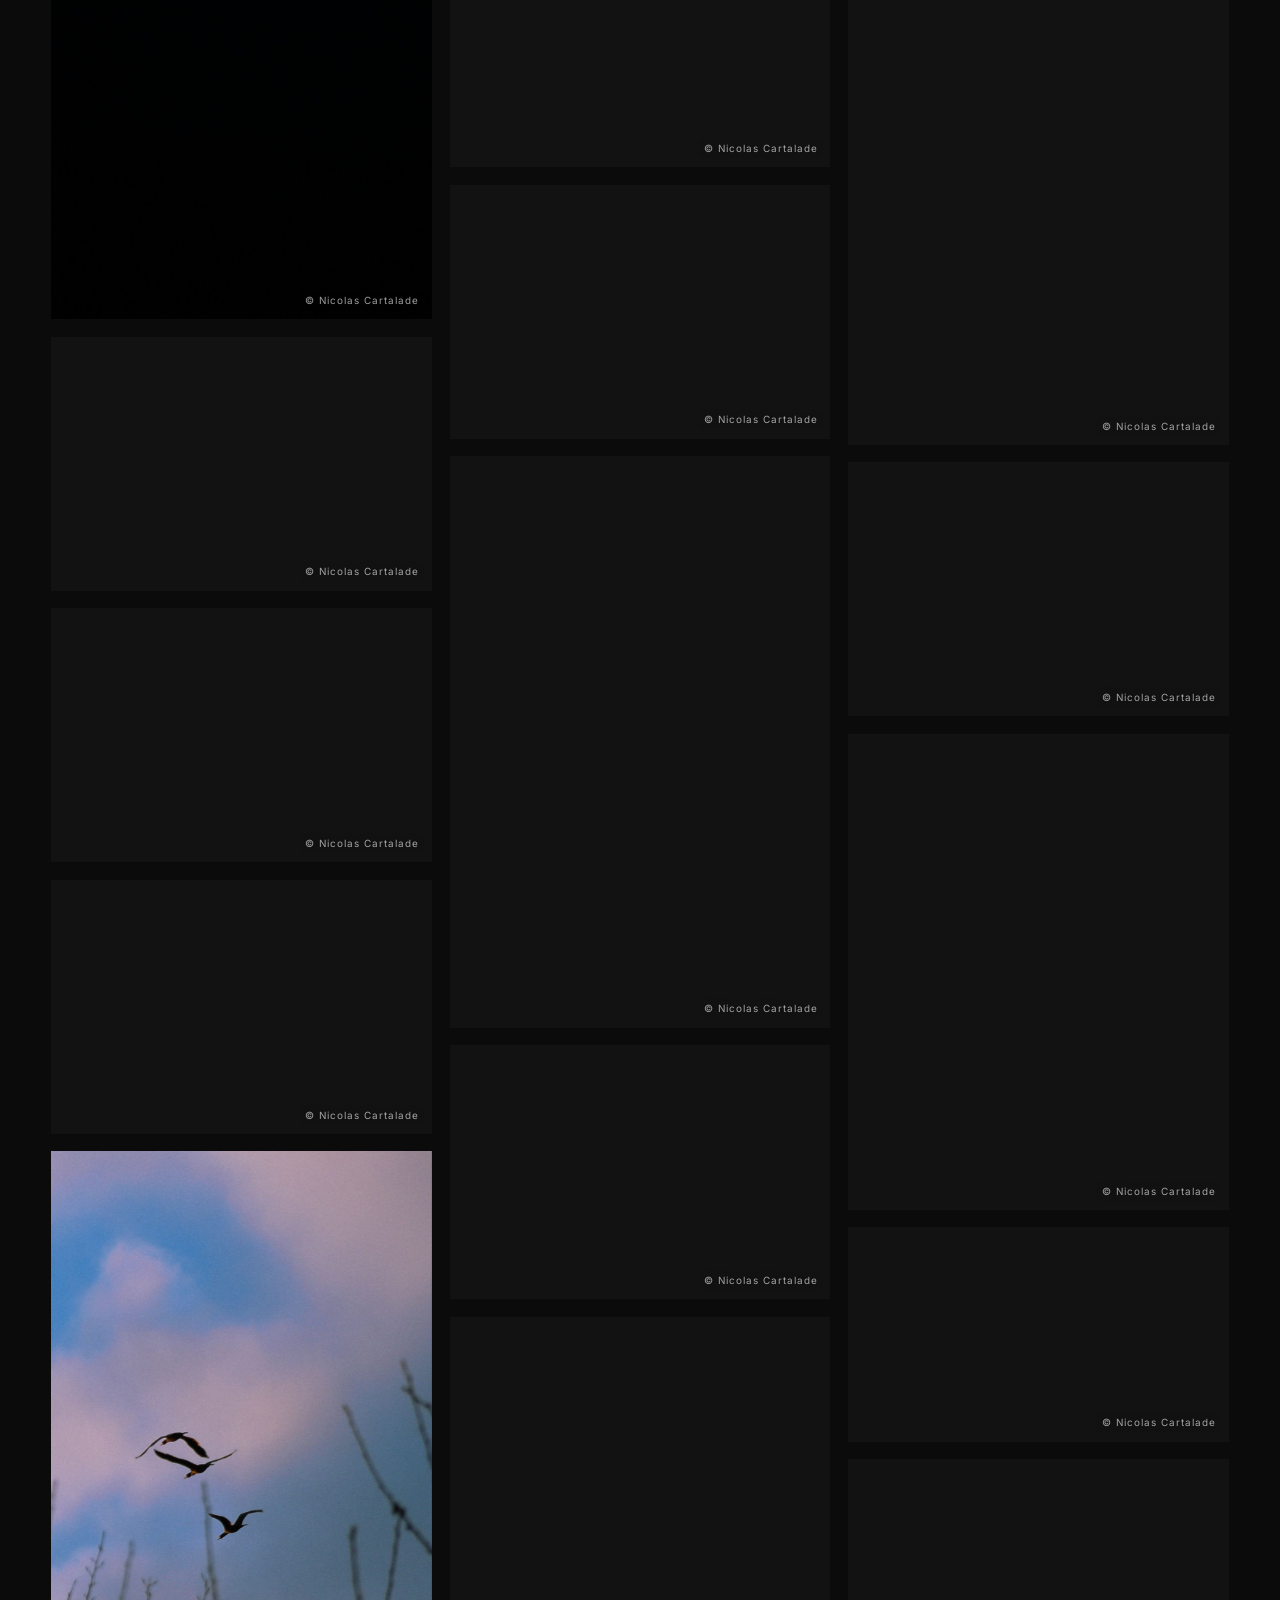
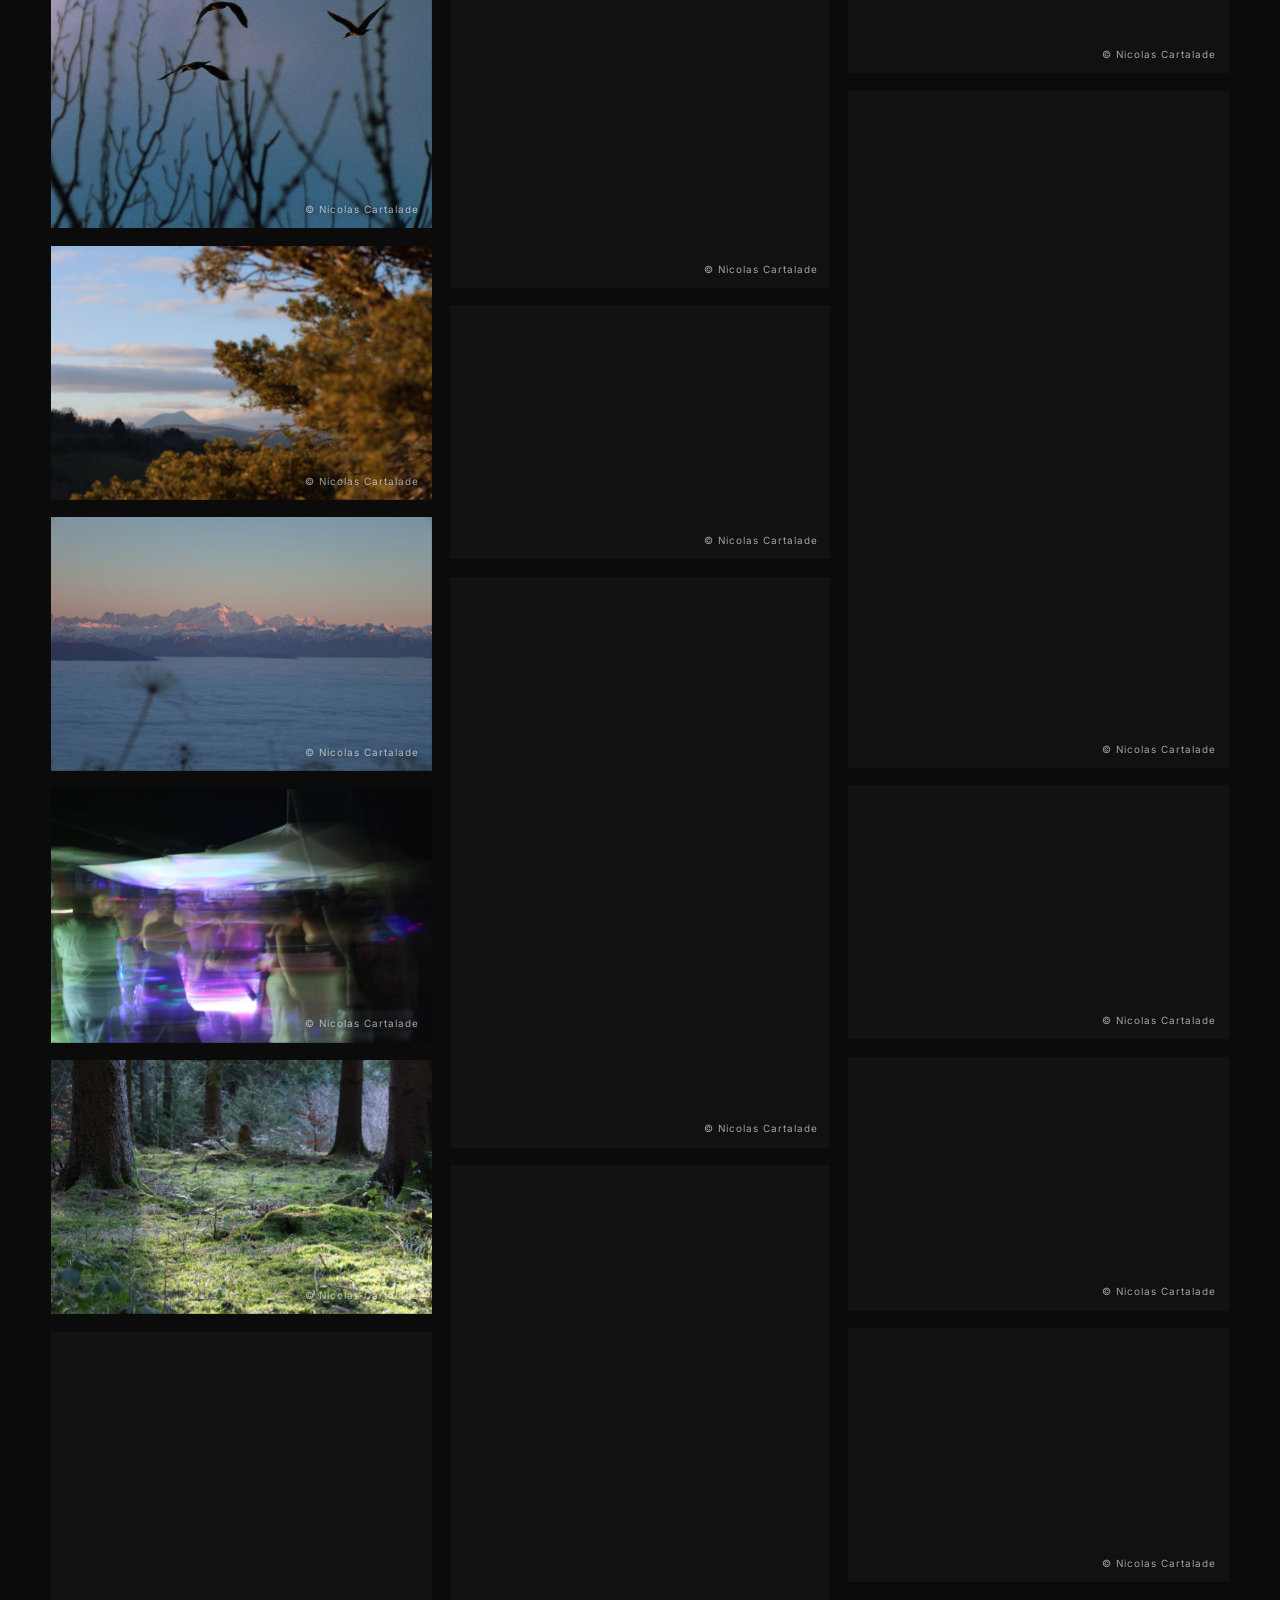
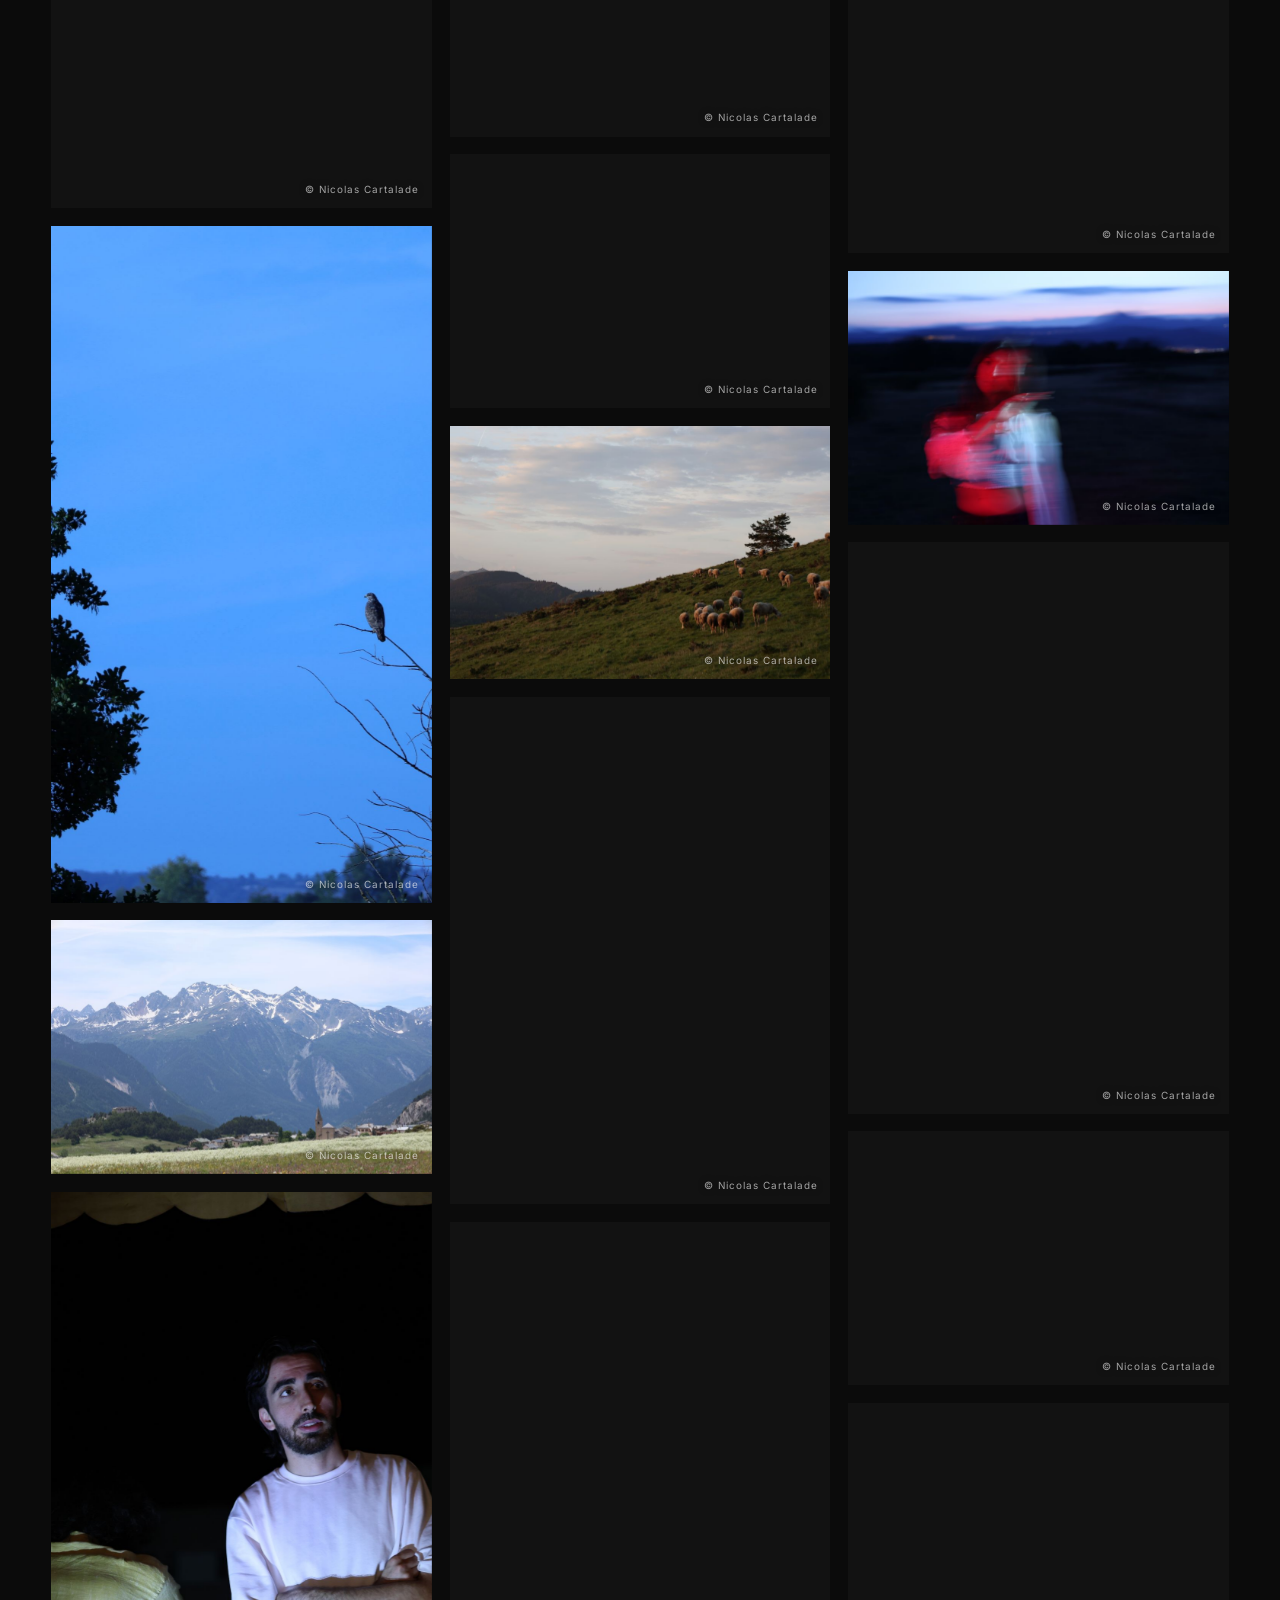
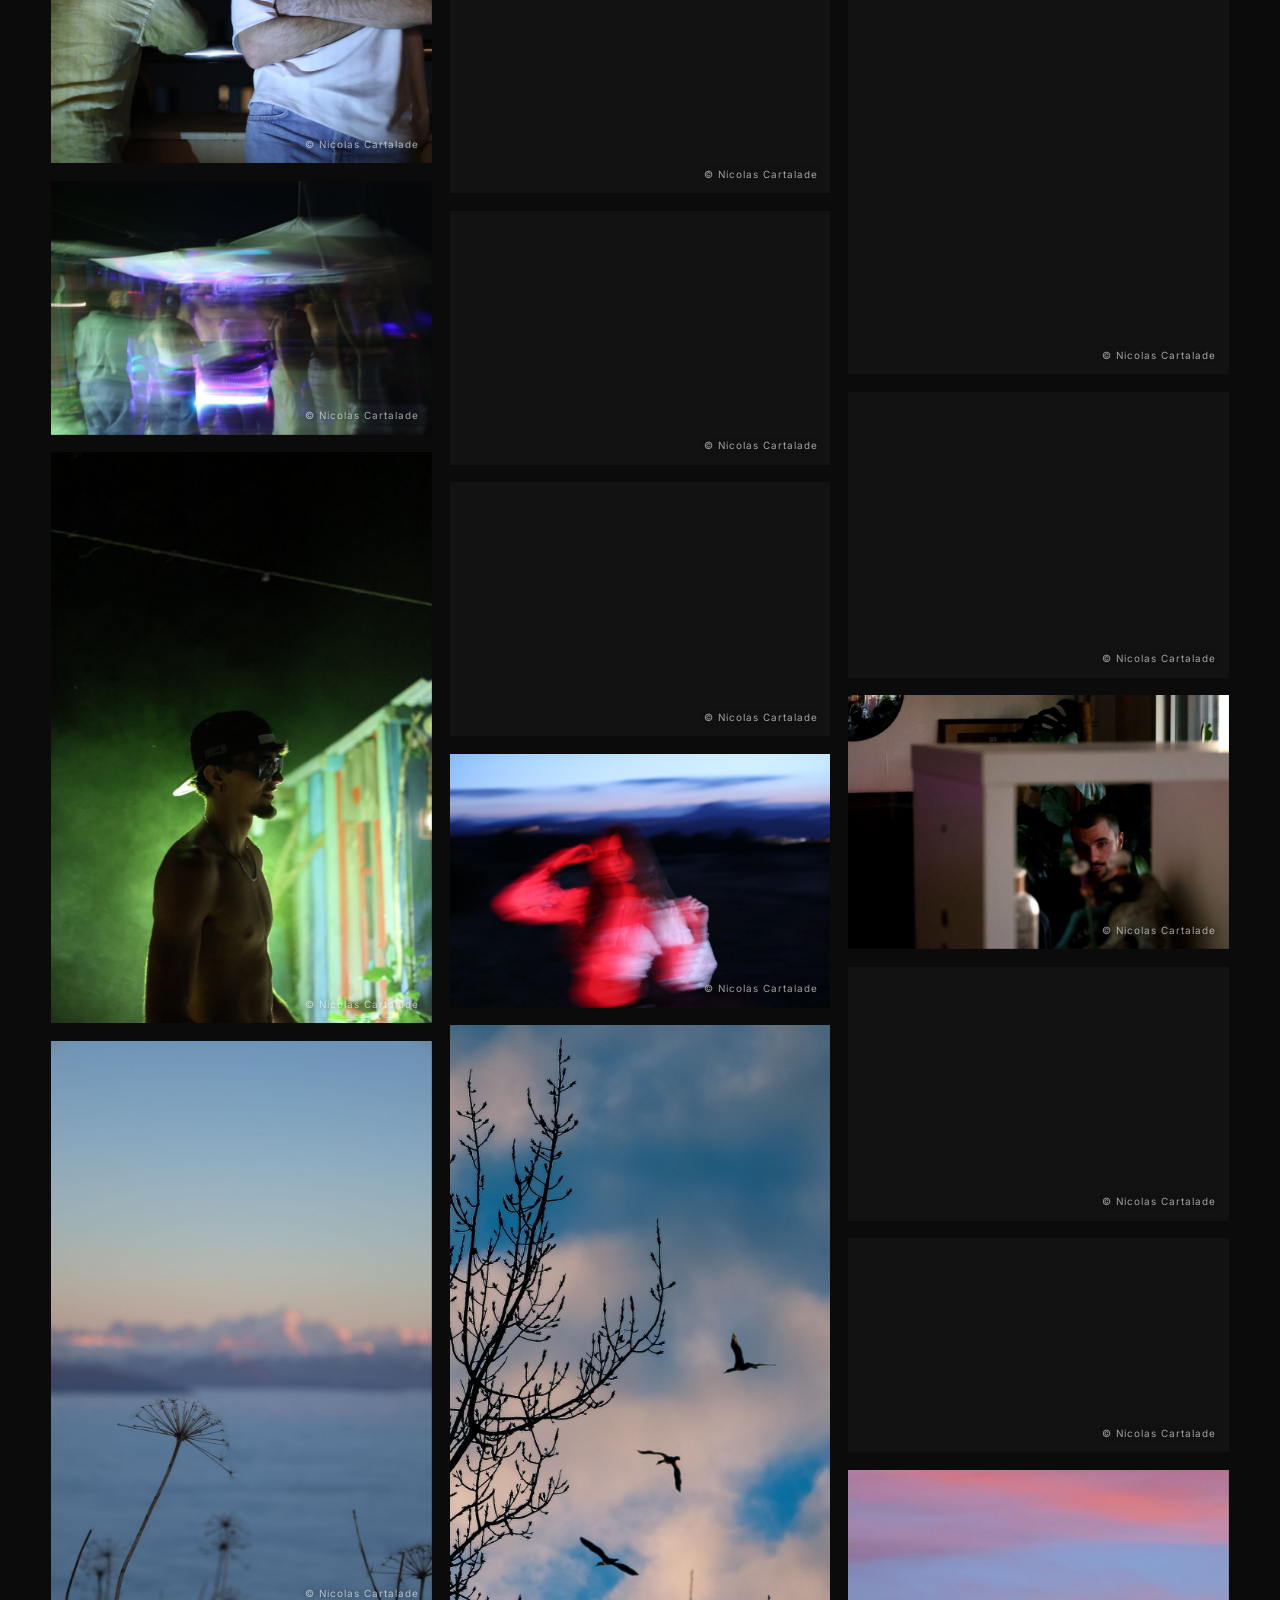
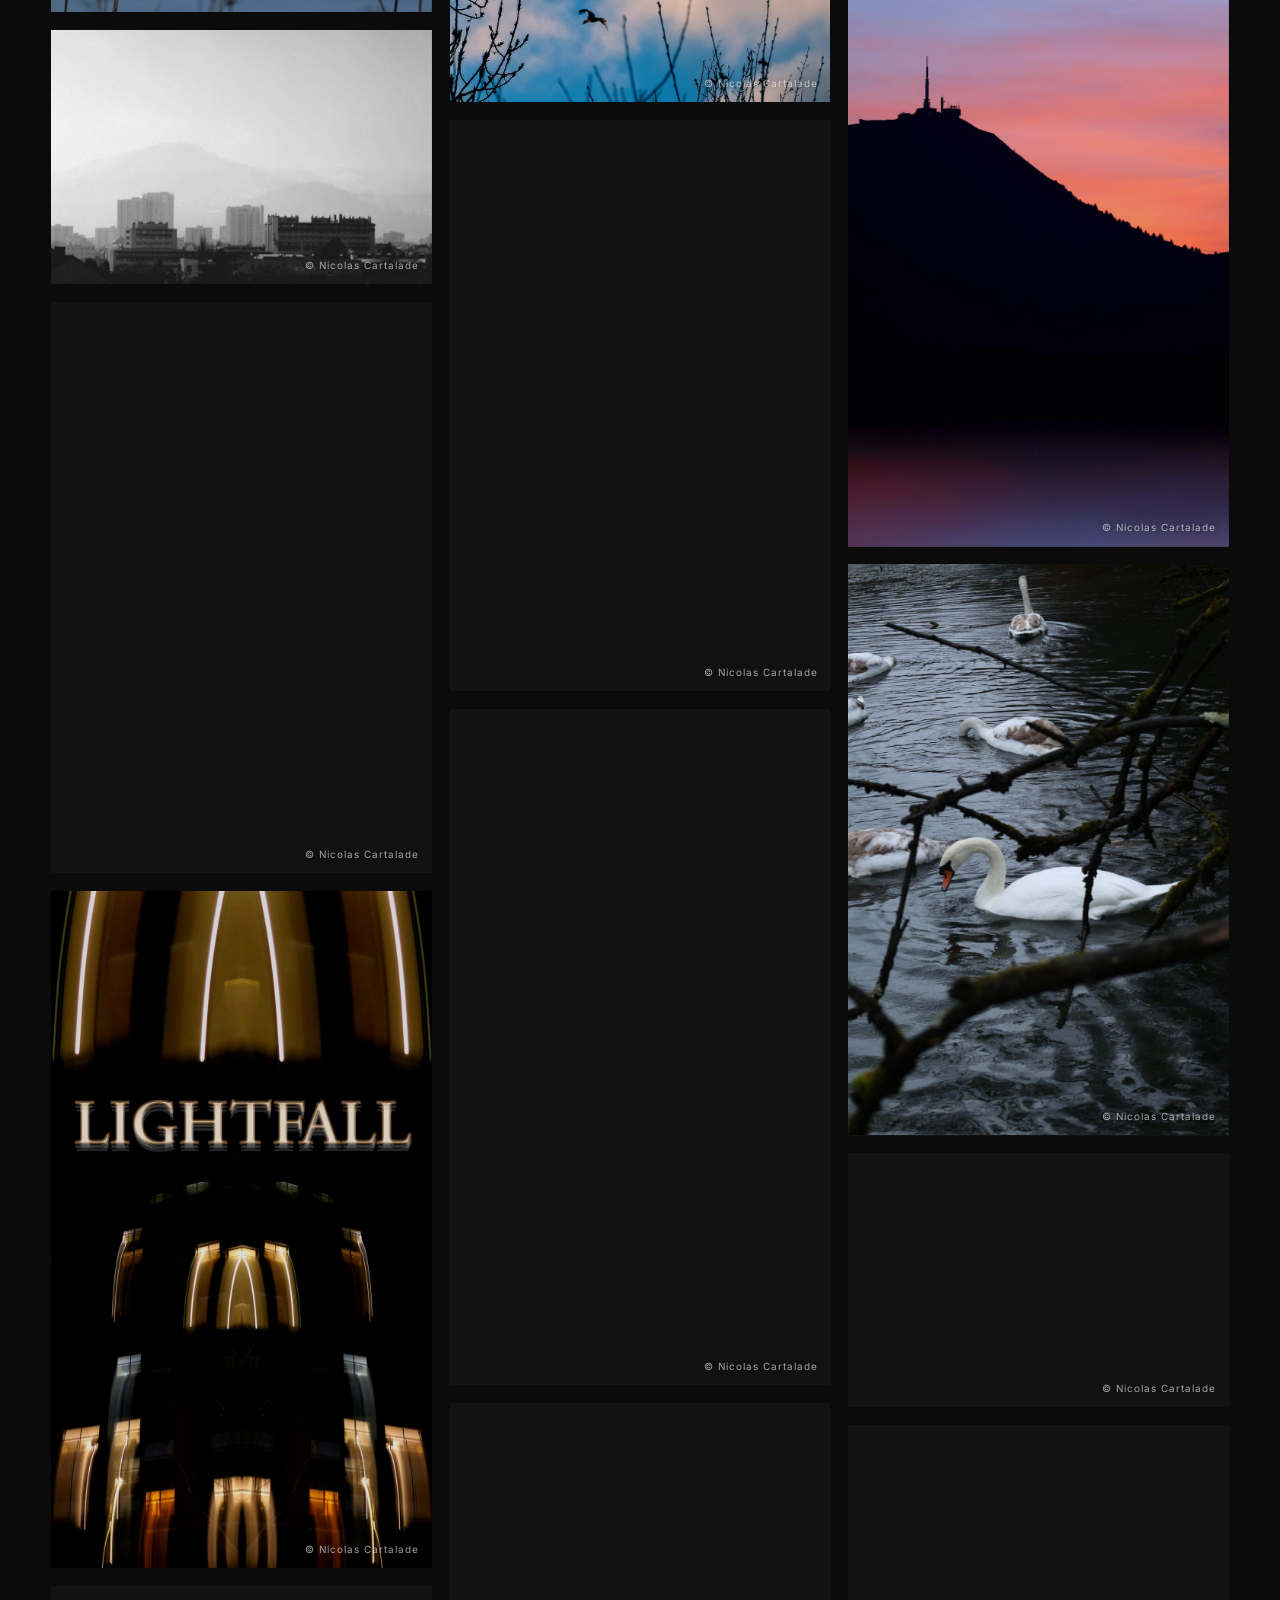
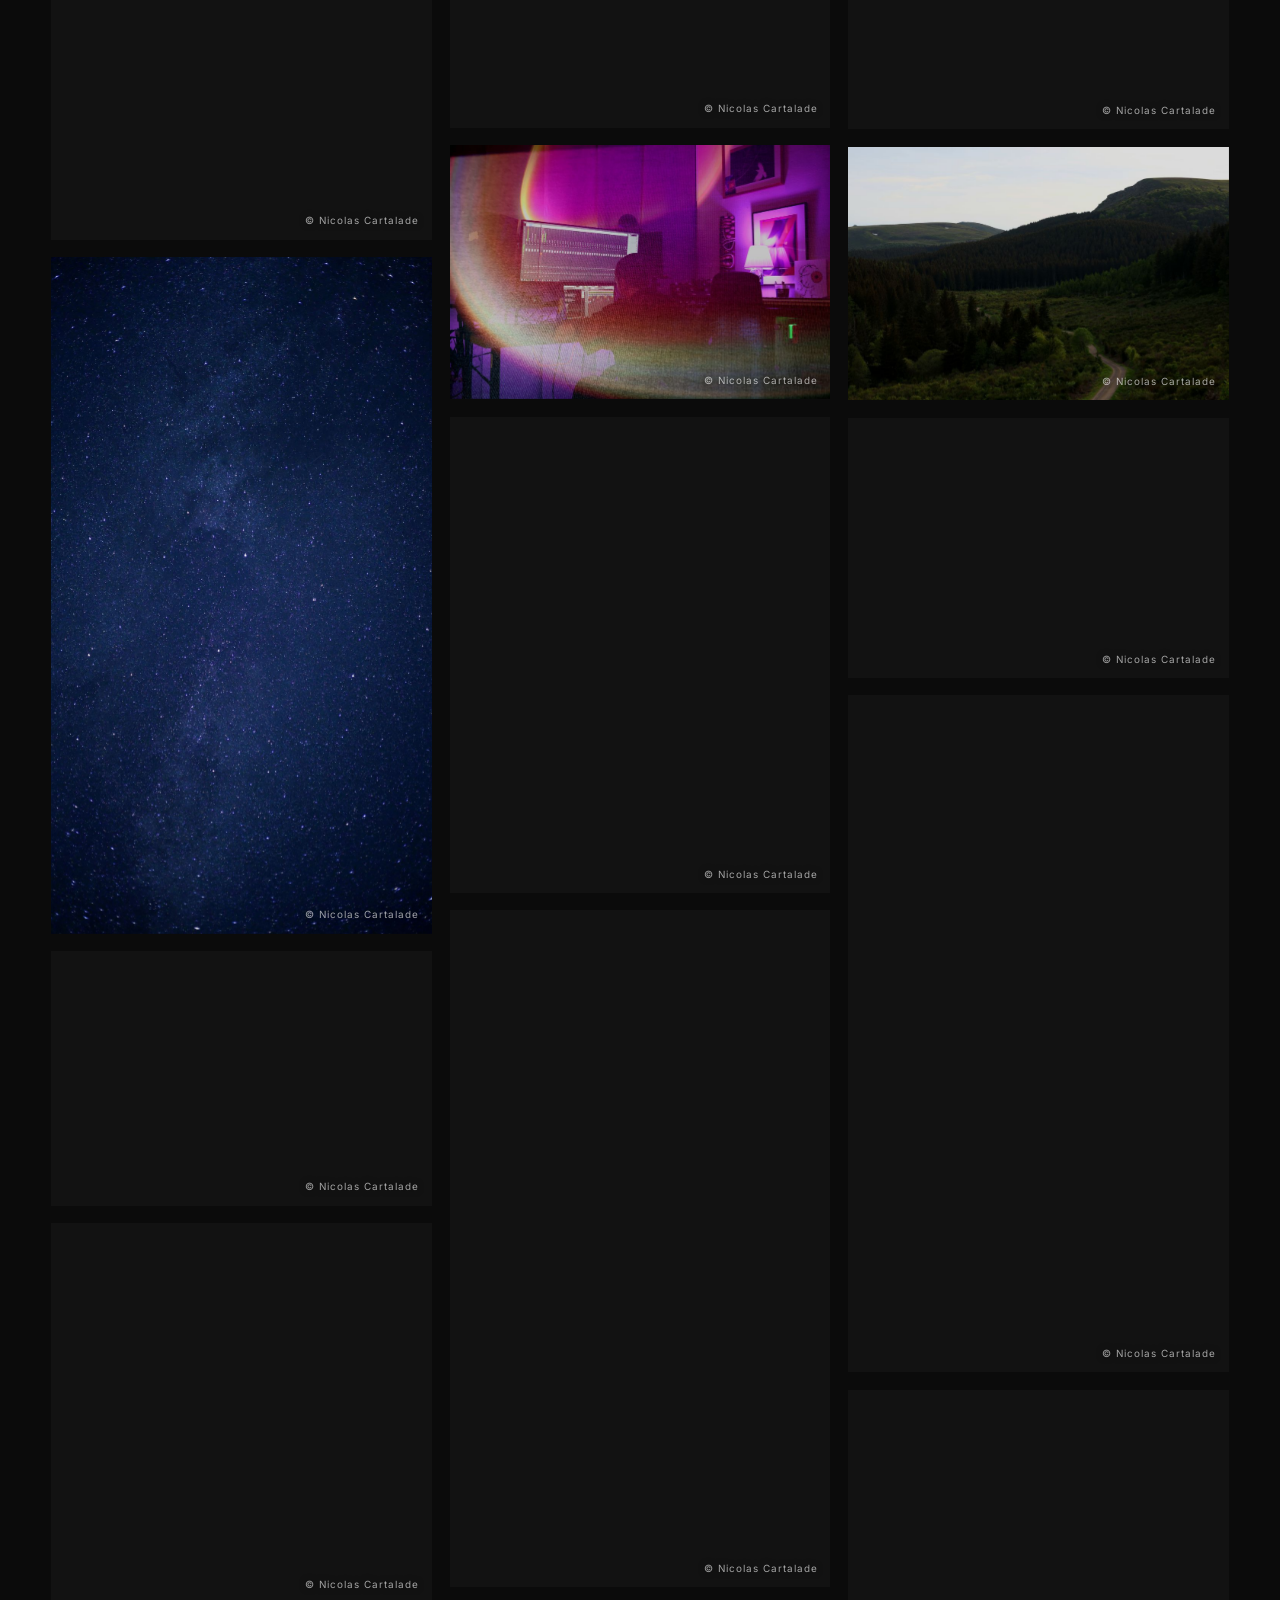
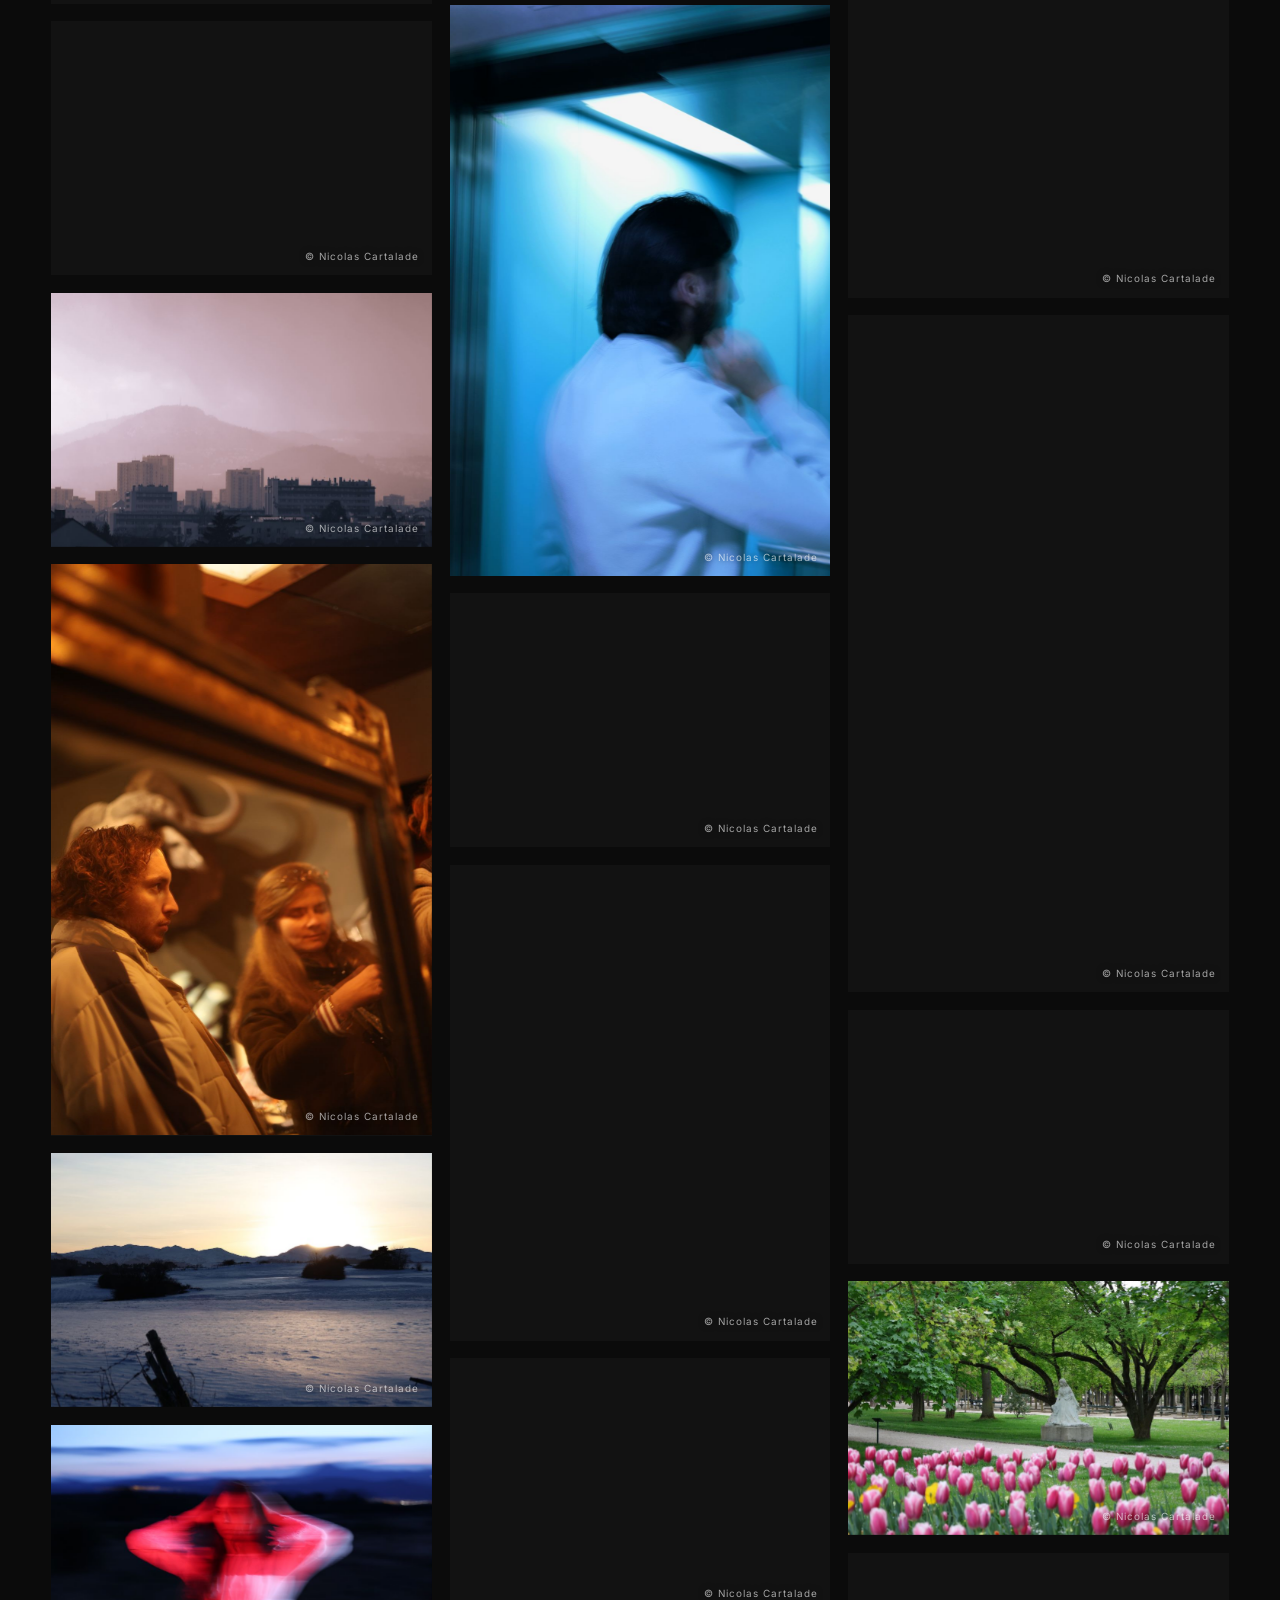
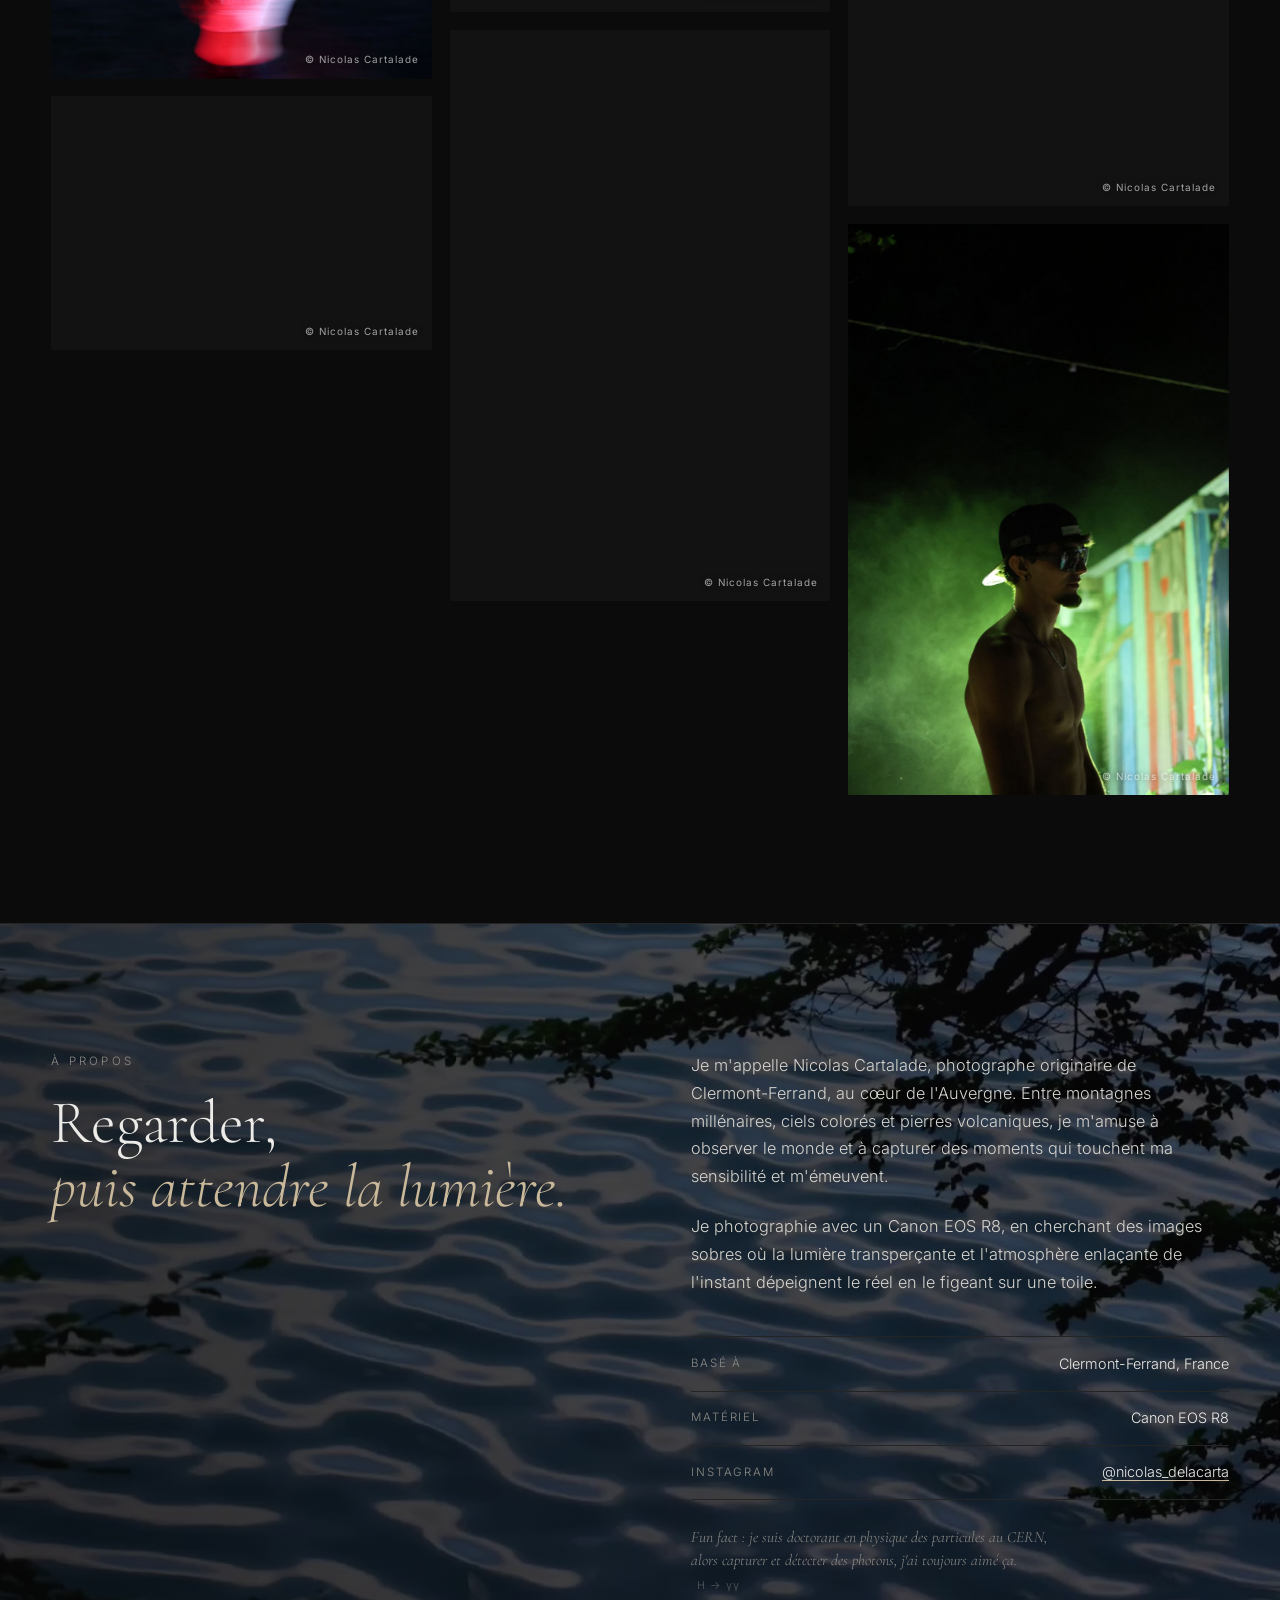
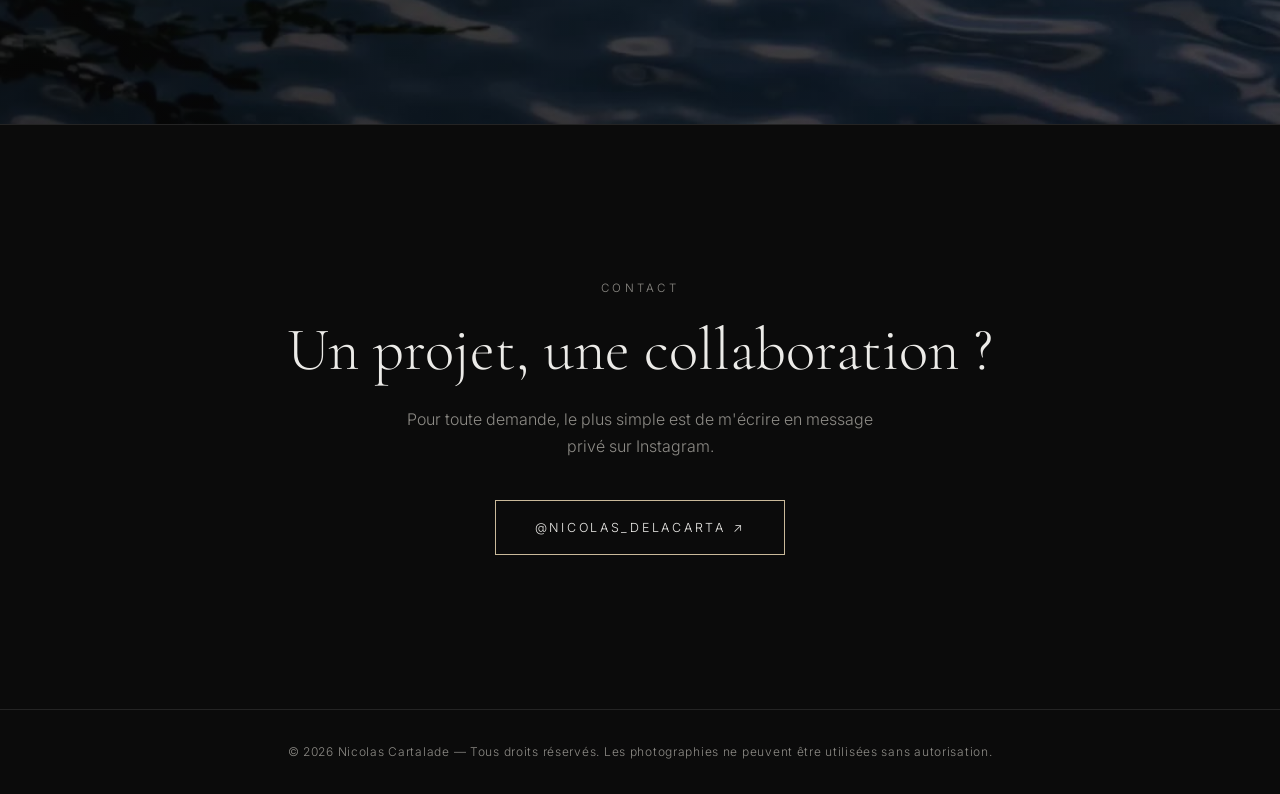
==== commit ec308f3f: "Site référençable : retrait du noindex Co-Authored-By: Claude Sonnet 5.5 <noreply@anthropic.com> Cla" ====
--- a/index.html
+++ b/index.html
@@ -6,7 +6,6 @@
   <title>Nicolas Cartalade — Photographe · Clermont-Ferrand</title>
   <meta name="description" content="Portfolio de Nicolas Cartalade, photographe basé à Clermont-Ferrand, en Auvergne. Photographies réalisées au Canon EOS R8.">
   <meta name="author" content="Nicolas Cartalade">
-  <meta name="robots" content="noindex, nofollow">
   <meta property="og:title" content="Nicolas Cartalade — Photographe">
   <meta property="og:description" content="Portfolio photographique · Clermont-Ferrand, Auvergne">
   <meta property="og:type" content="website">
@@ -14,7 +13,7 @@
   <link rel="preconnect" href="https://fonts.googleapis.com">
   <link rel="preconnect" href="https://fonts.gstatic.com" crossorigin>
   <link href="https://fonts.googleapis.com/css2?family=Cormorant+Garamond:ital,wght@0,300;0,400;0,500;1,300;1,400&family=Inter:wght@300;400;500&display=swap" rel="stylesheet">
-  <link rel="stylesheet" href="style.css?v=20">
+  <link rel="stylesheet" href="style.css?v=21">
 </head>
 <body>
 
@@ -98,8 +97,8 @@
     <button class="lb-nav lb-next" id="lbNext" aria-label="Photo suivante">→</button>
   </div>
 
-  <script src="photos.js?v=20"></script>
-  <script src="script.js?v=20"></script>
+  <script src="photos.js?v=21"></script>
+  <script src="script.js?v=21"></script>
   <script data-goatcounter="https://blueskyll.goatcounter.com/count" async src="https://gc.zgo.at/count.js"></script>
 </body>
 </html>
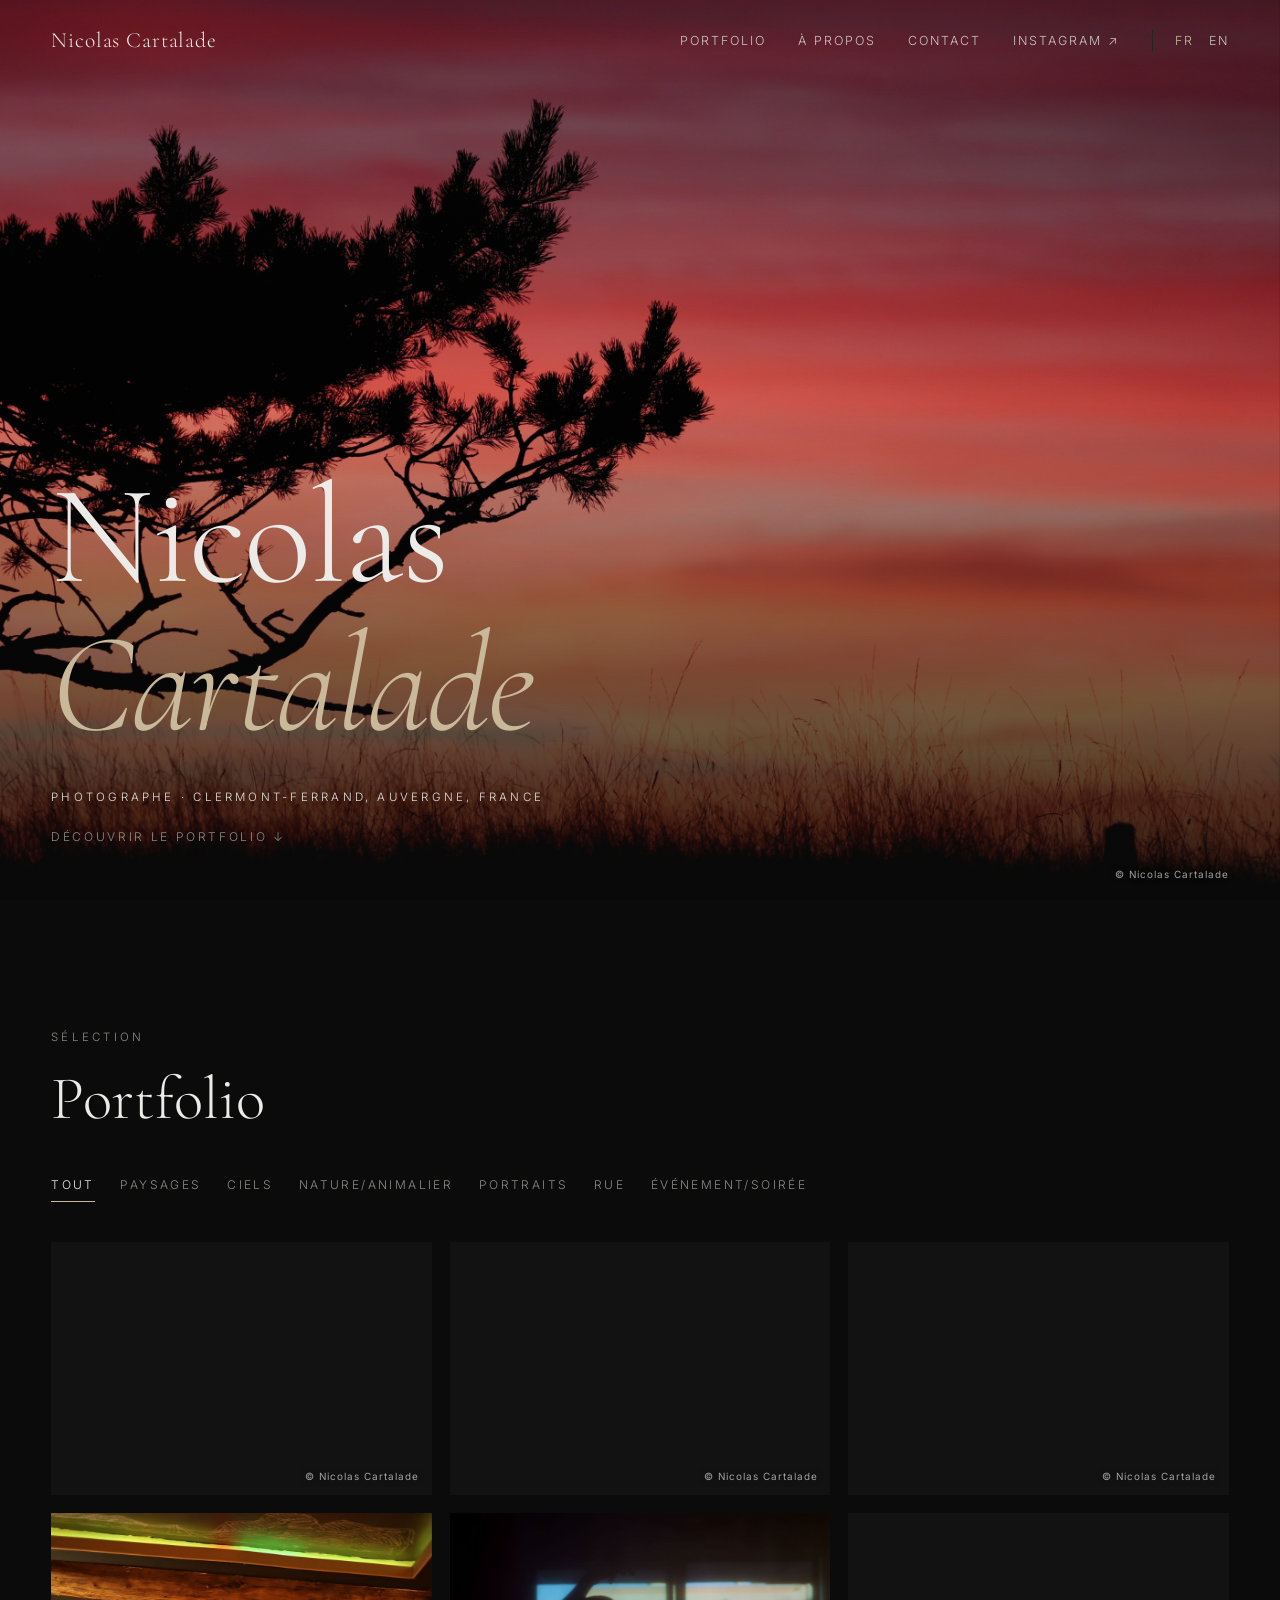
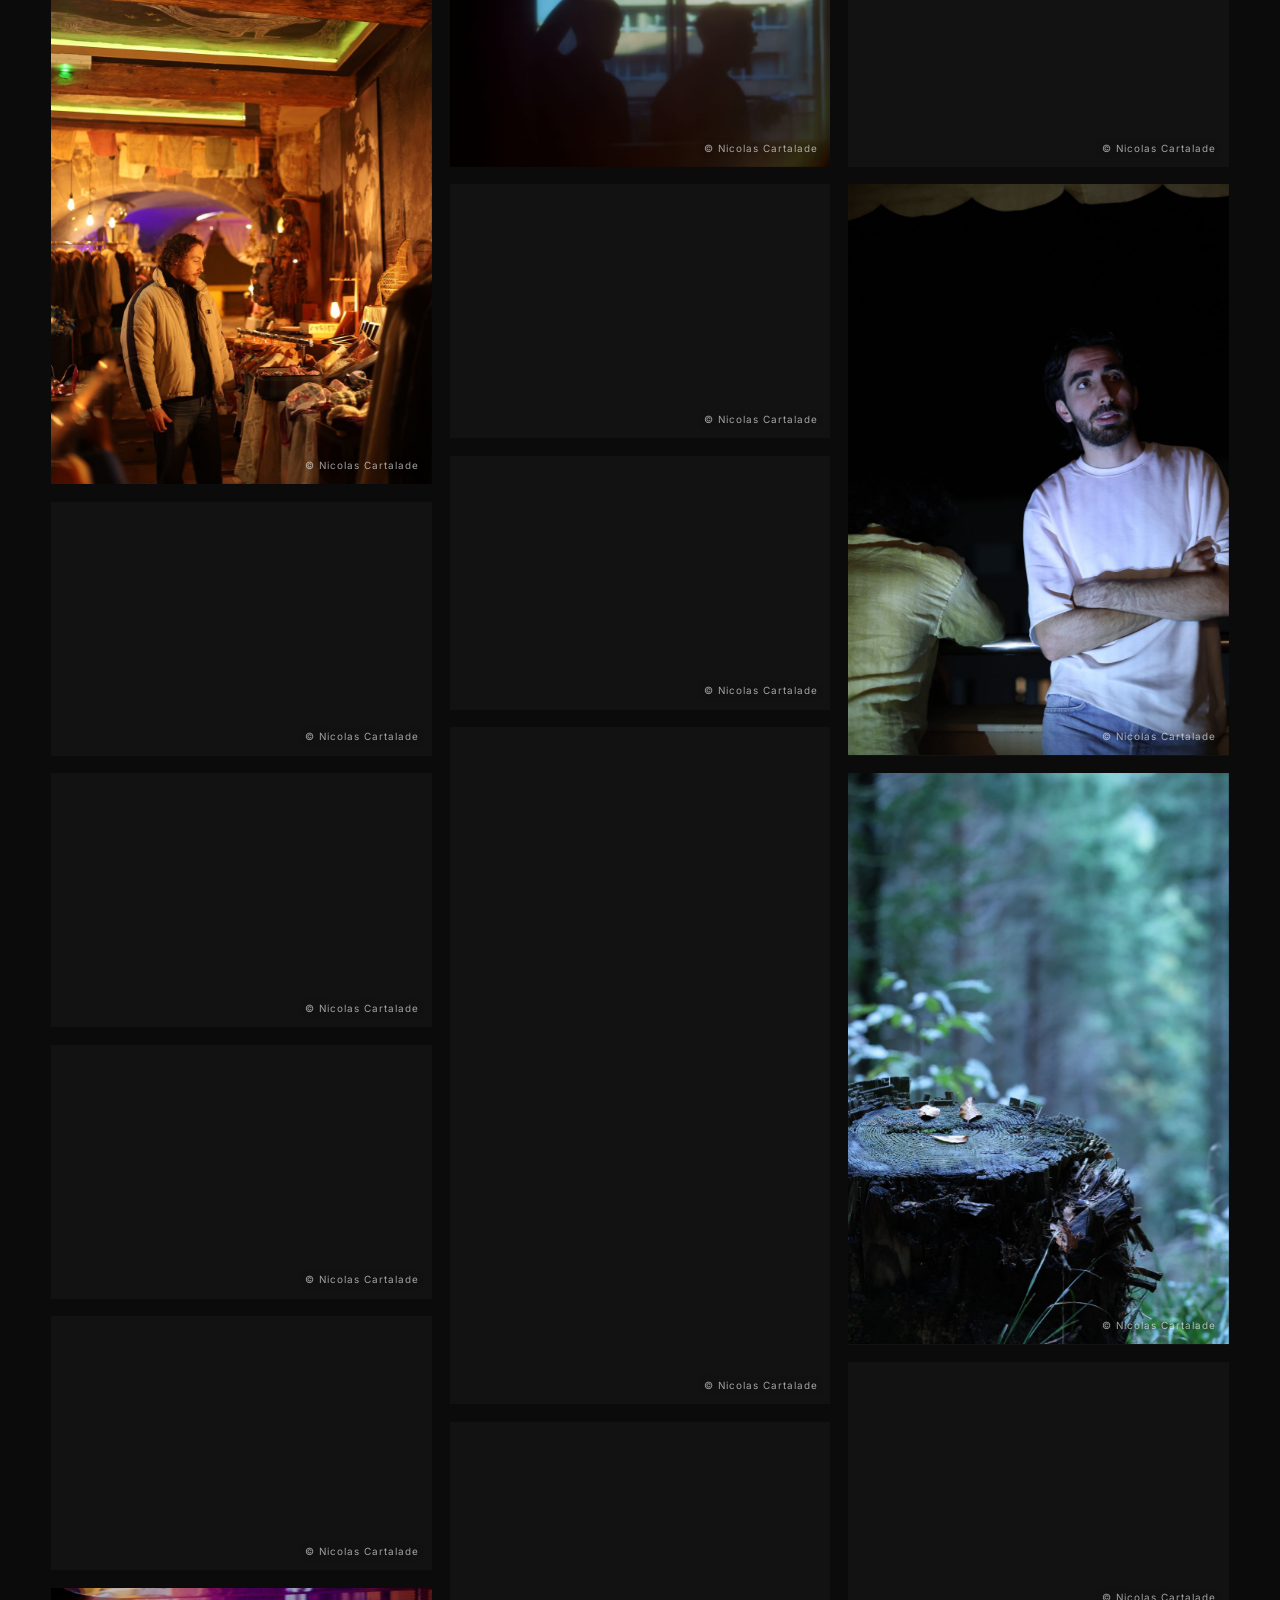
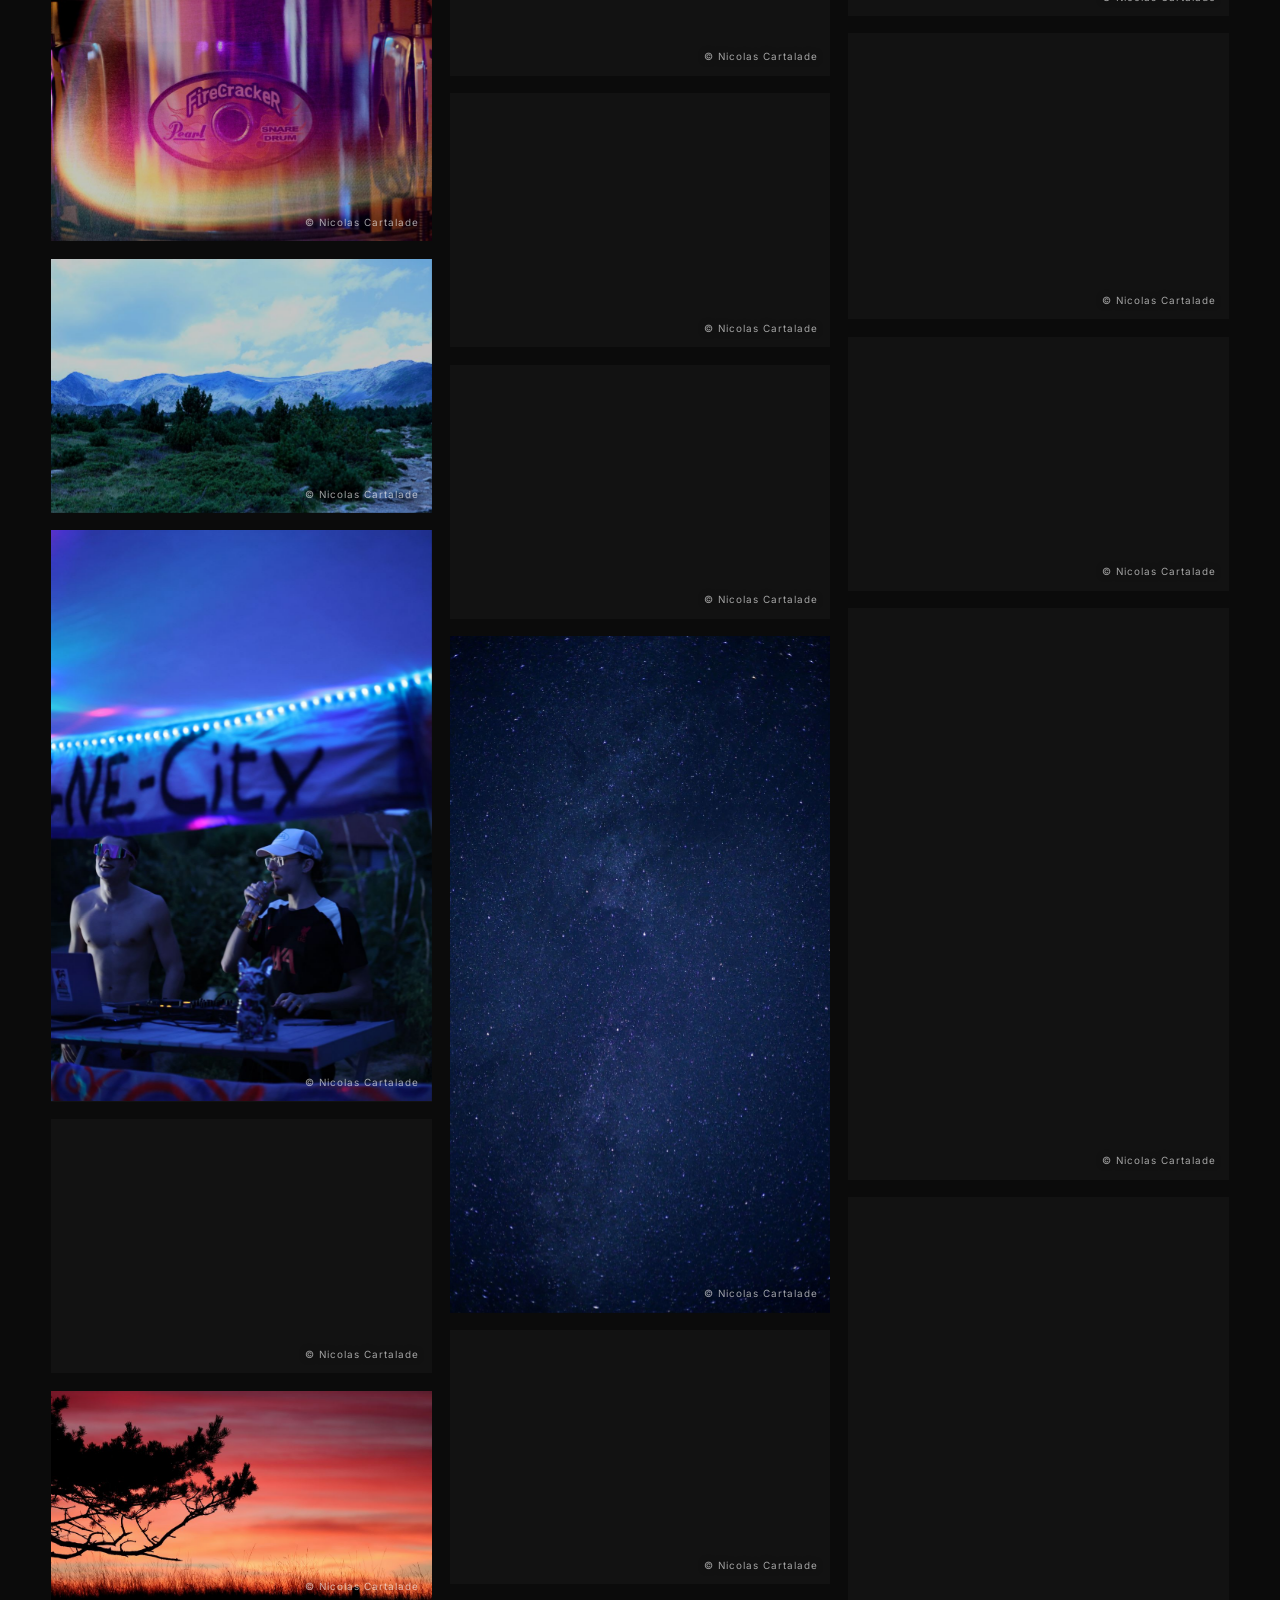
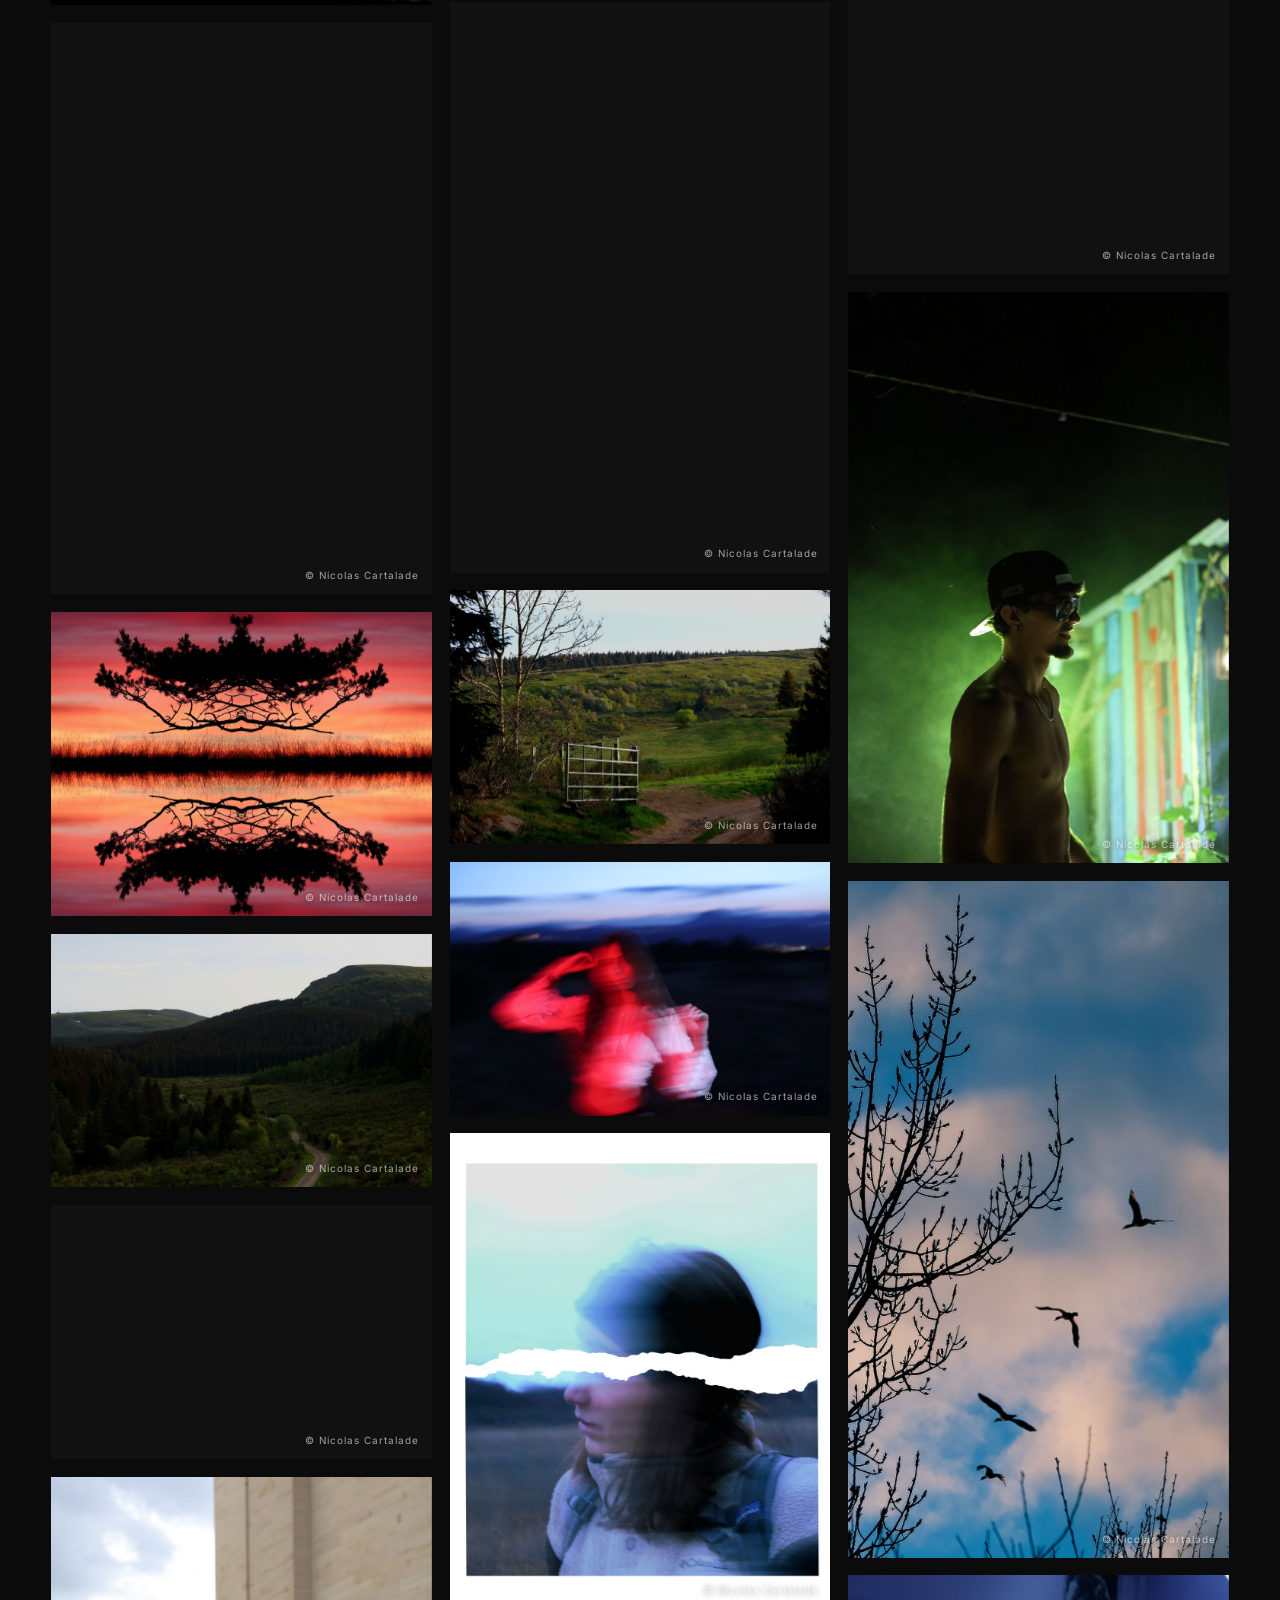
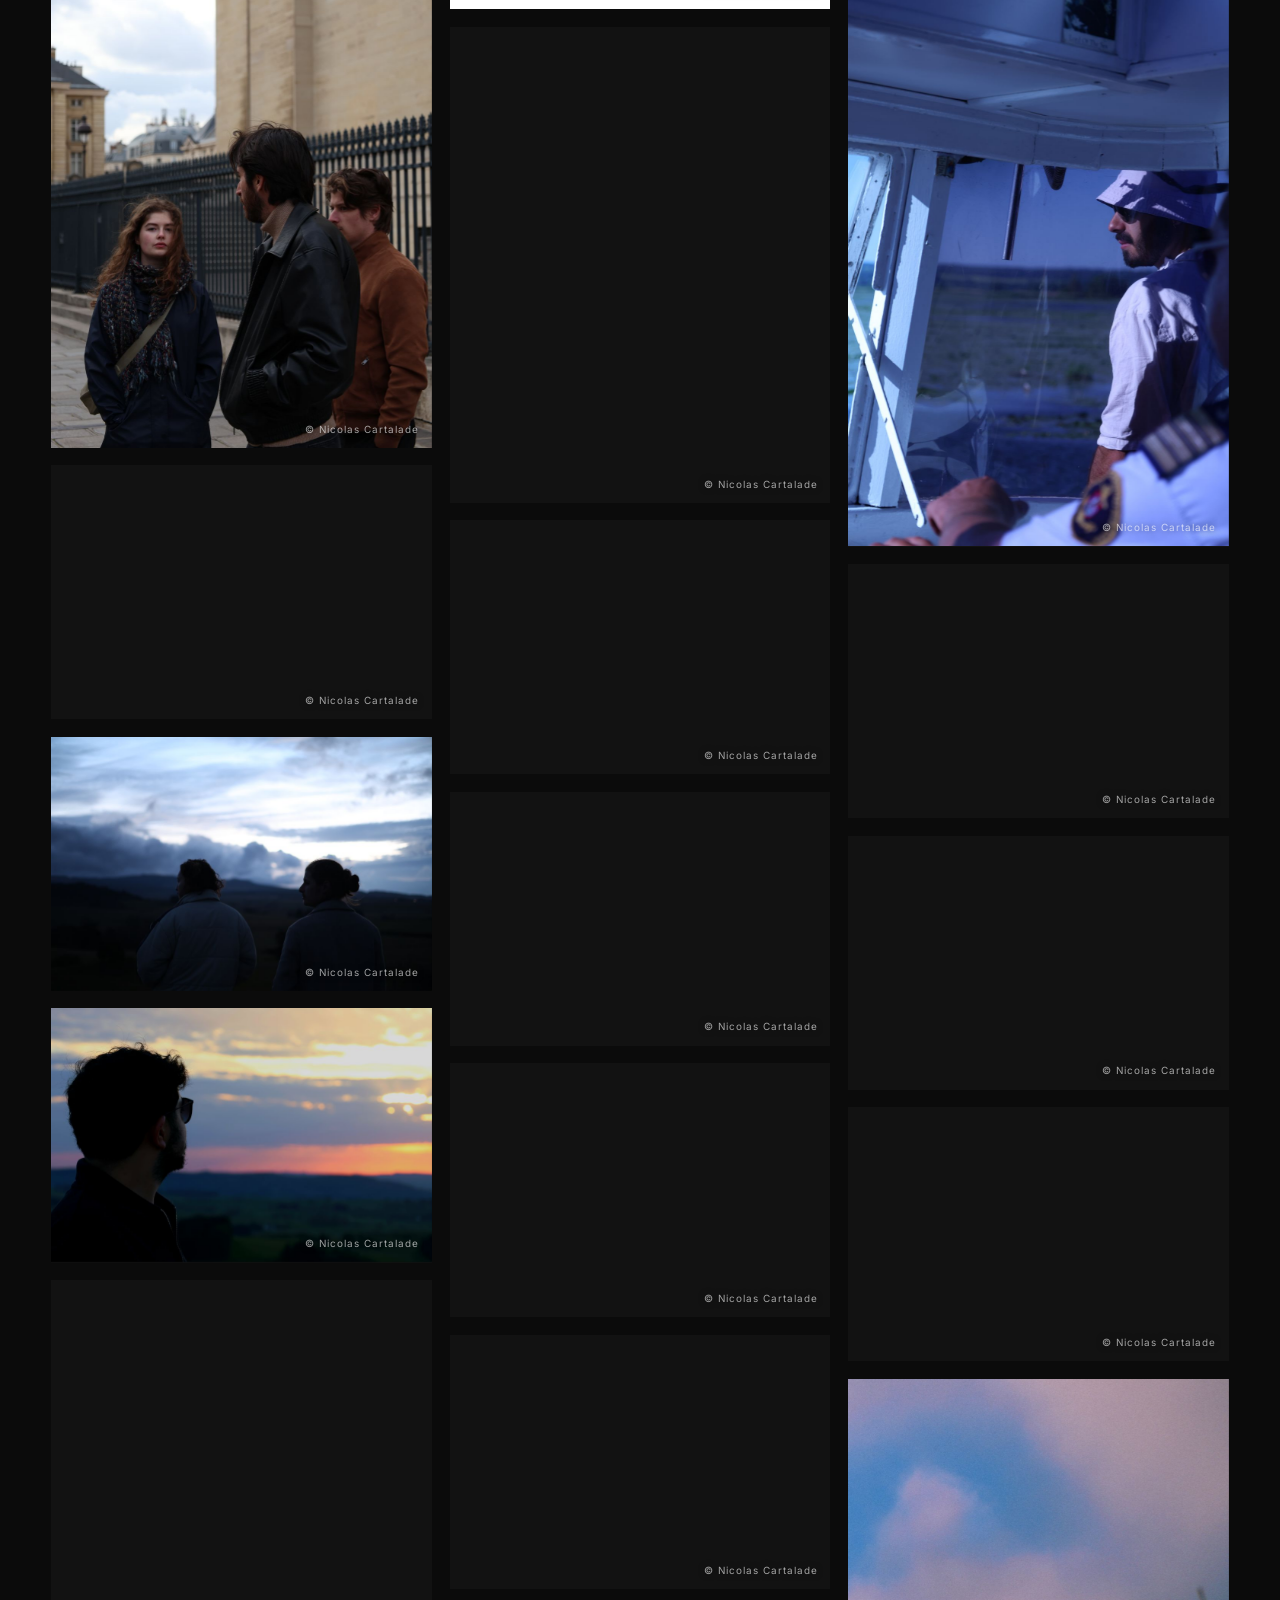
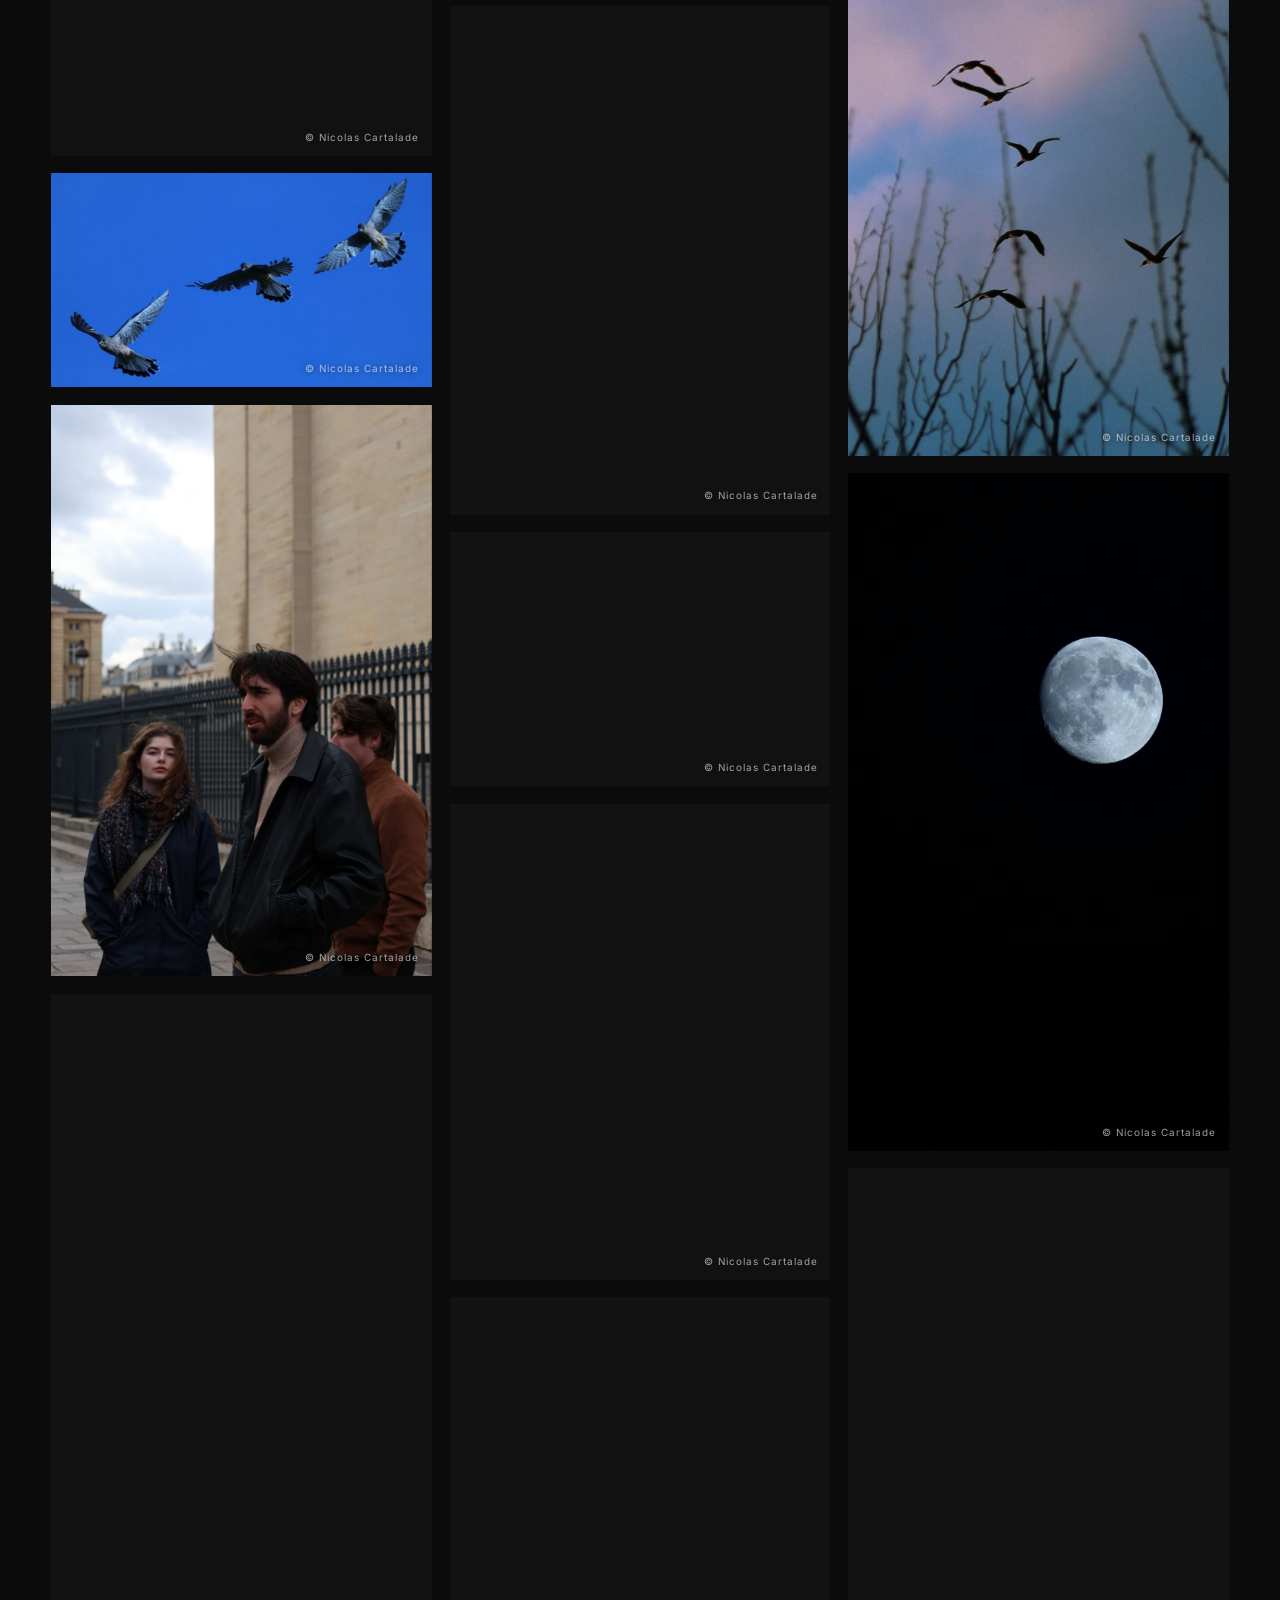
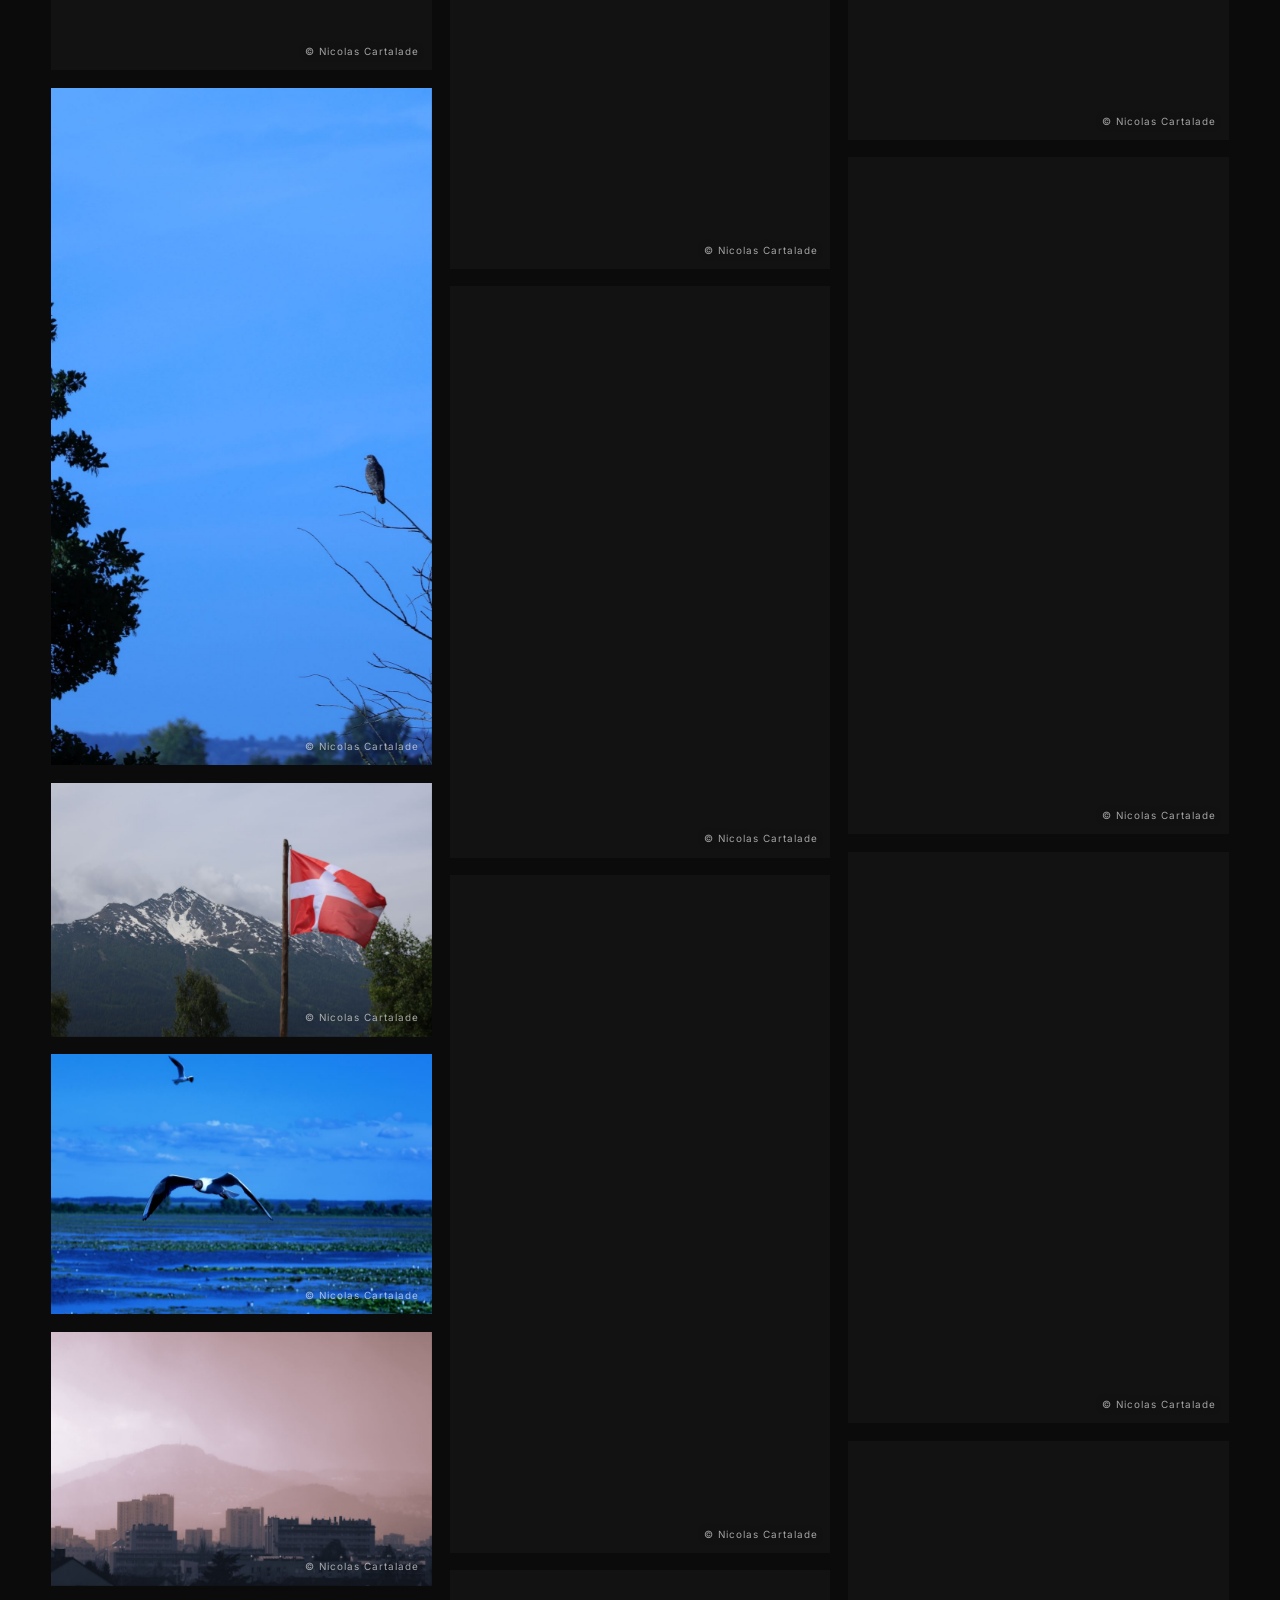
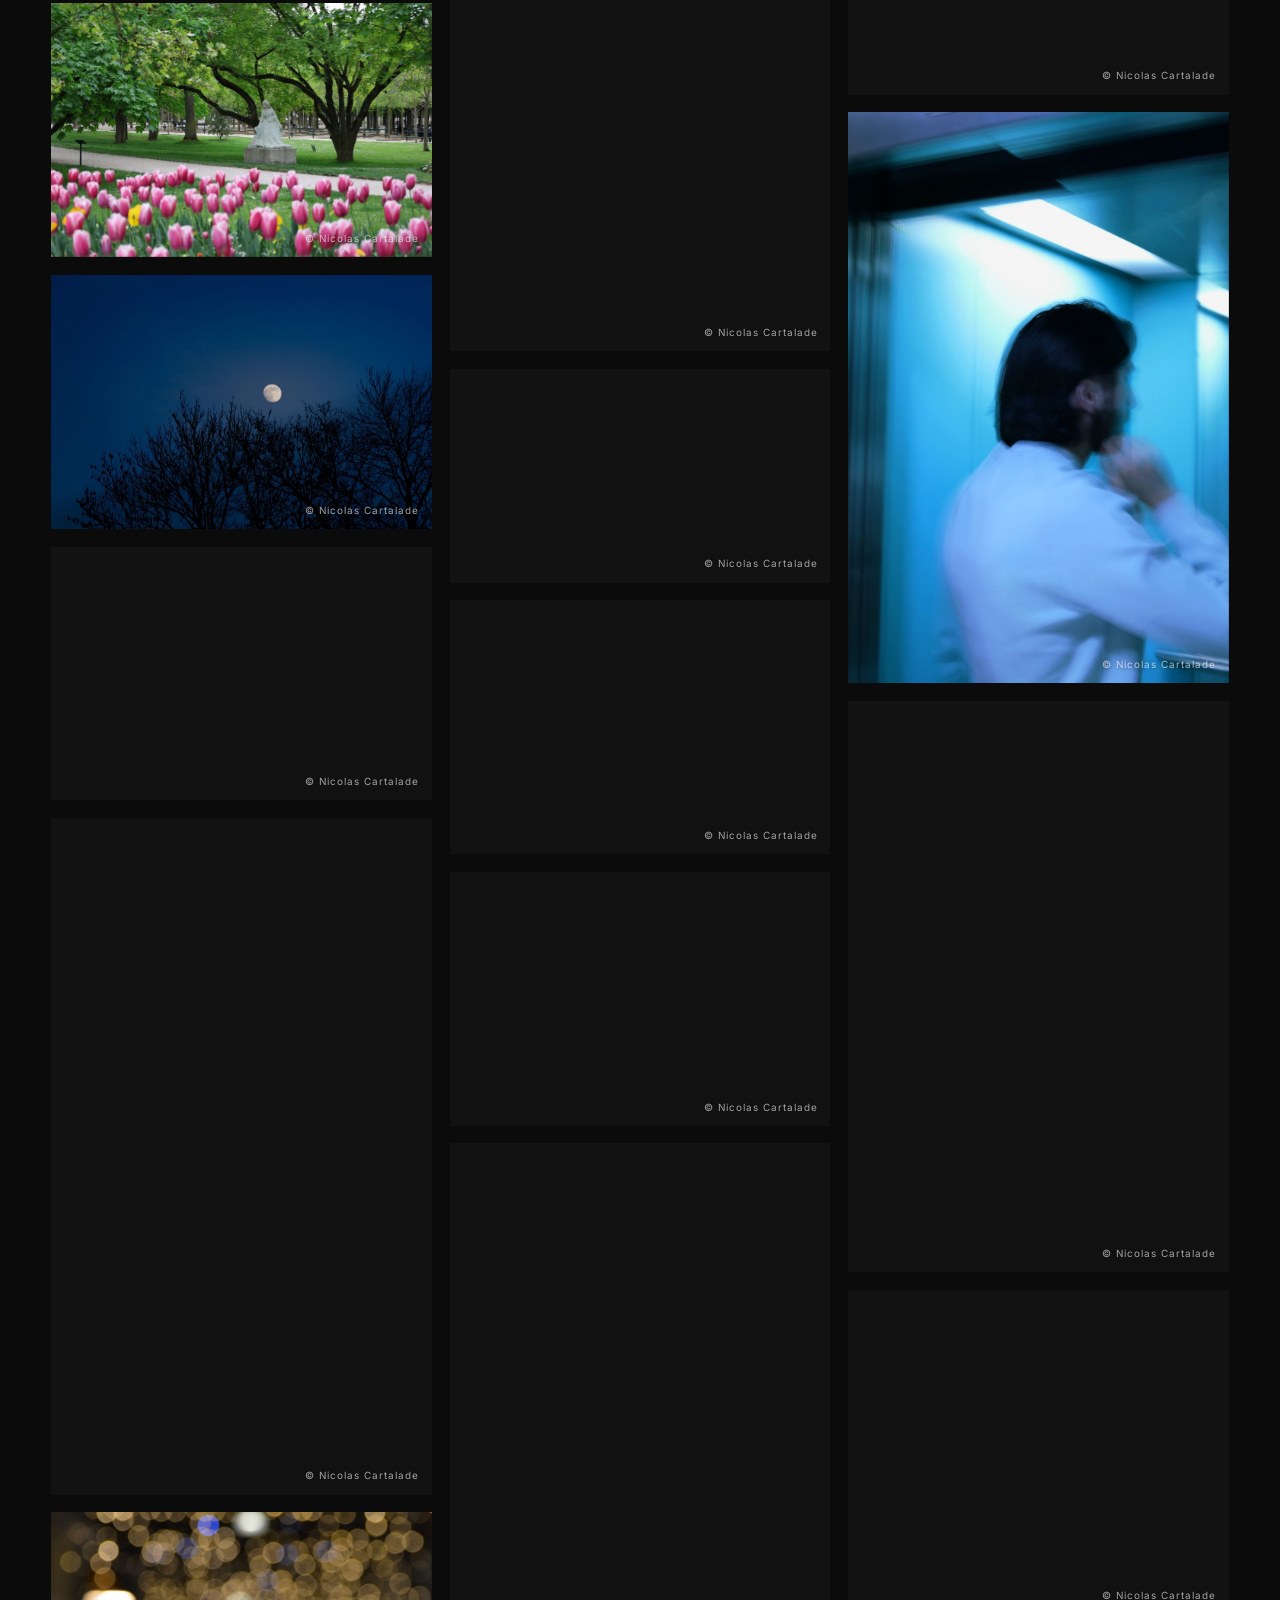
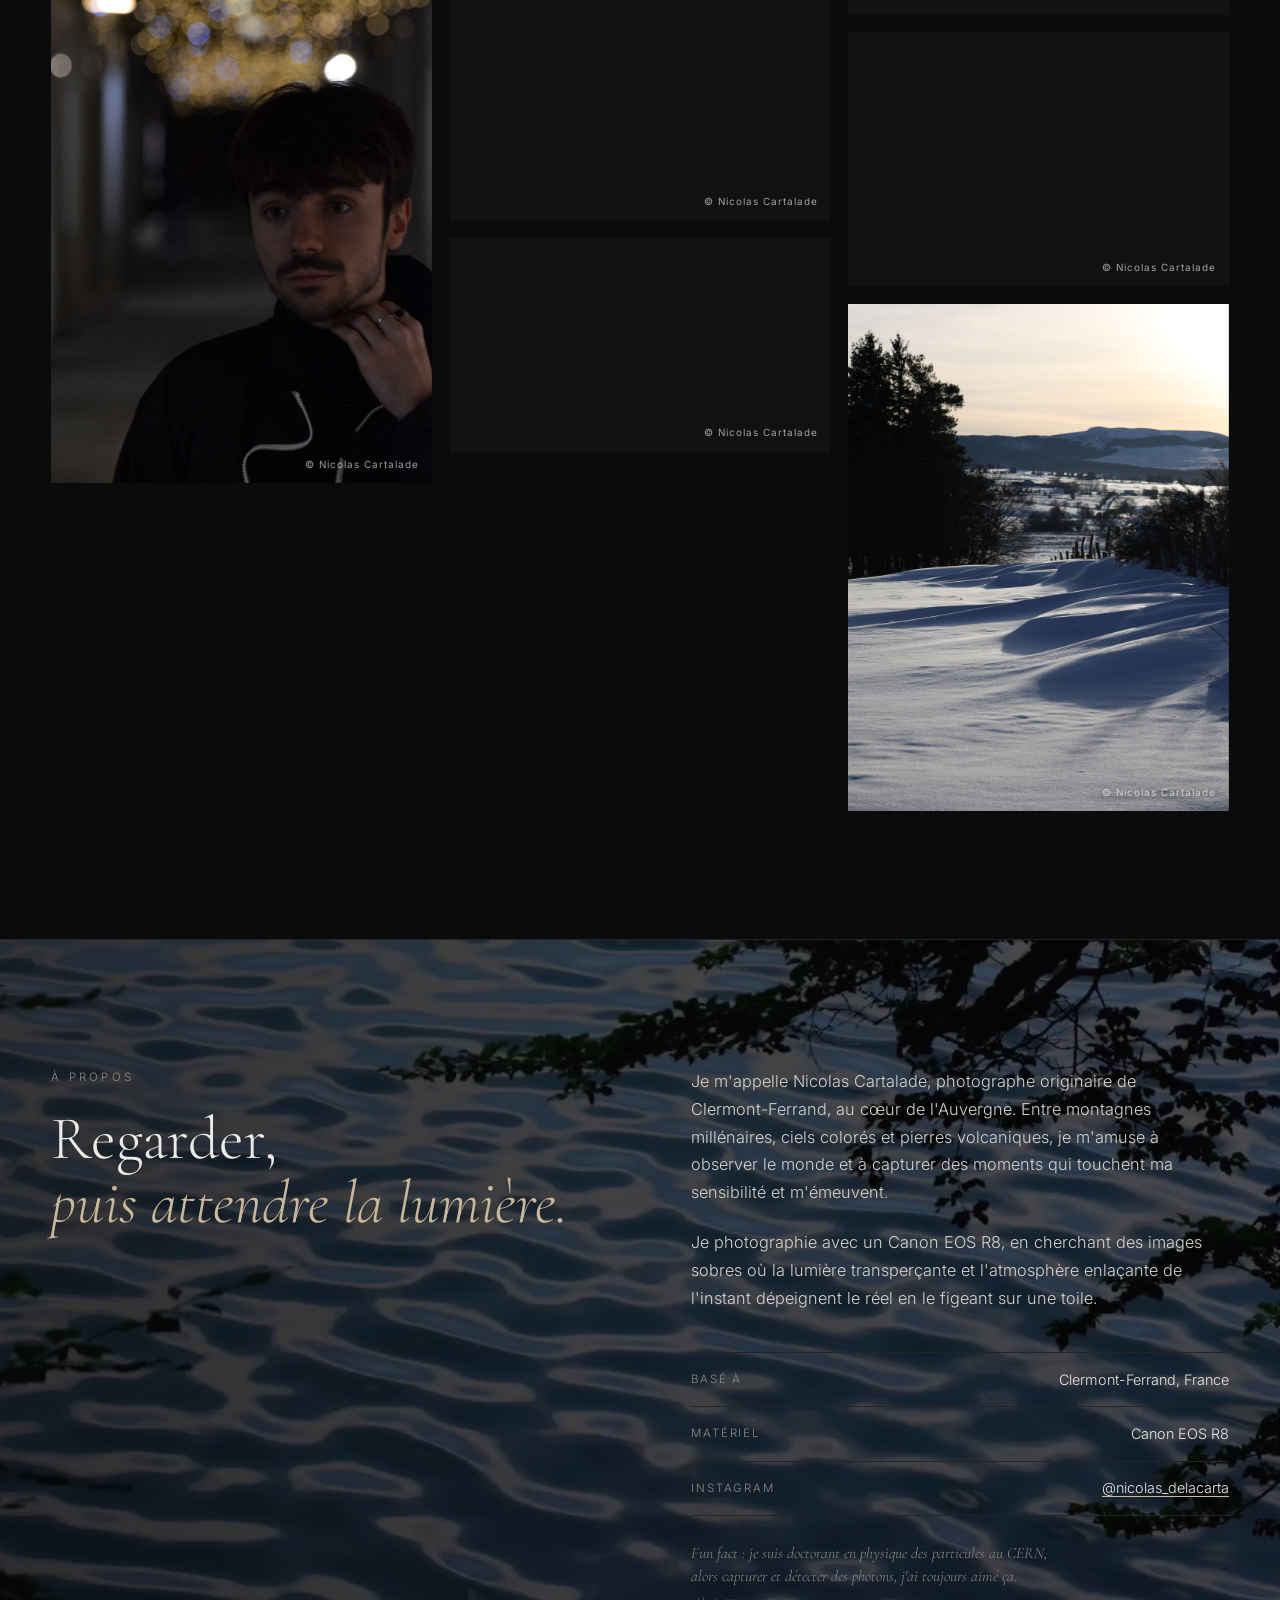
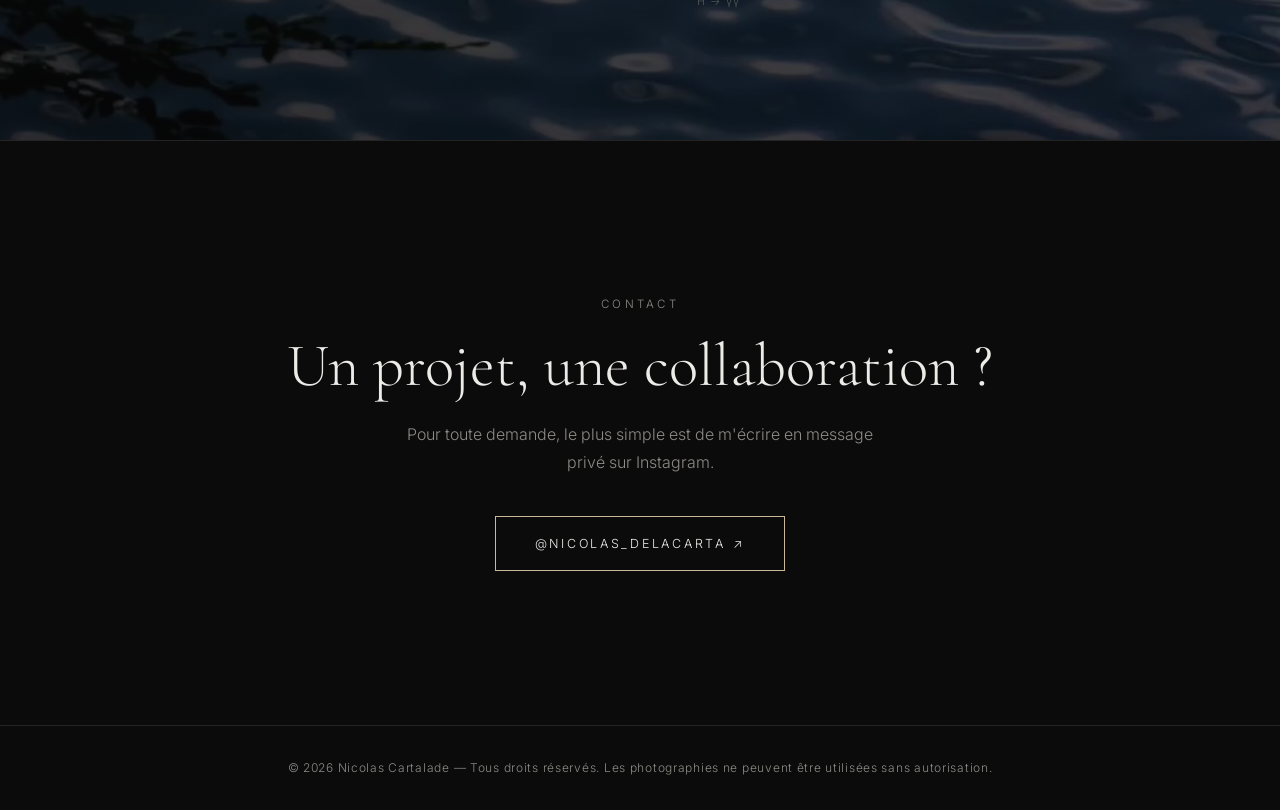
==== commit e1d9dfa9: "SEO : canonical, hreflang FR/EN et sitemap.xml Co-Authored-By: Claude Sonnet 5.5 <noreply@anthropic." ====
--- a/index.html
+++ b/index.html
@@ -6,6 +6,10 @@
   <title>Nicolas Cartalade — Photographe · Clermont-Ferrand</title>
   <meta name="description" content="Portfolio de Nicolas Cartalade, photographe basé à Clermont-Ferrand, en Auvergne. Photographies réalisées au Canon EOS R8.">
   <meta name="author" content="Nicolas Cartalade">
+  <link rel="canonical" href="https://nicolascartalade.github.io/Le_Livre/">
+  <link rel="alternate" hreflang="fr" href="https://nicolascartalade.github.io/Le_Livre/">
+  <link rel="alternate" hreflang="en" href="https://nicolascartalade.github.io/Le_Livre/en/">
+  <link rel="alternate" hreflang="x-default" href="https://nicolascartalade.github.io/Le_Livre/">
   <meta property="og:title" content="Nicolas Cartalade — Photographe">
   <meta property="og:description" content="Portfolio photographique · Clermont-Ferrand, Auvergne">
   <meta property="og:type" content="website">
@@ -13,7 +17,7 @@
   <link rel="preconnect" href="https://fonts.googleapis.com">
   <link rel="preconnect" href="https://fonts.gstatic.com" crossorigin>
   <link href="https://fonts.googleapis.com/css2?family=Cormorant+Garamond:ital,wght@0,300;0,400;0,500;1,300;1,400&family=Inter:wght@300;400;500&display=swap" rel="stylesheet">
-  <link rel="stylesheet" href="style.css?v=21">
+  <link rel="stylesheet" href="style.css?v=22">
 </head>
 <body>
 
@@ -97,8 +101,8 @@
     <button class="lb-nav lb-next" id="lbNext" aria-label="Photo suivante">→</button>
   </div>
 
-  <script src="photos.js?v=21"></script>
-  <script src="script.js?v=21"></script>
+  <script src="photos.js?v=22"></script>
+  <script src="script.js?v=22"></script>
   <script data-goatcounter="https://blueskyll.goatcounter.com/count" async src="https://gc.zgo.at/count.js"></script>
 </body>
 </html>
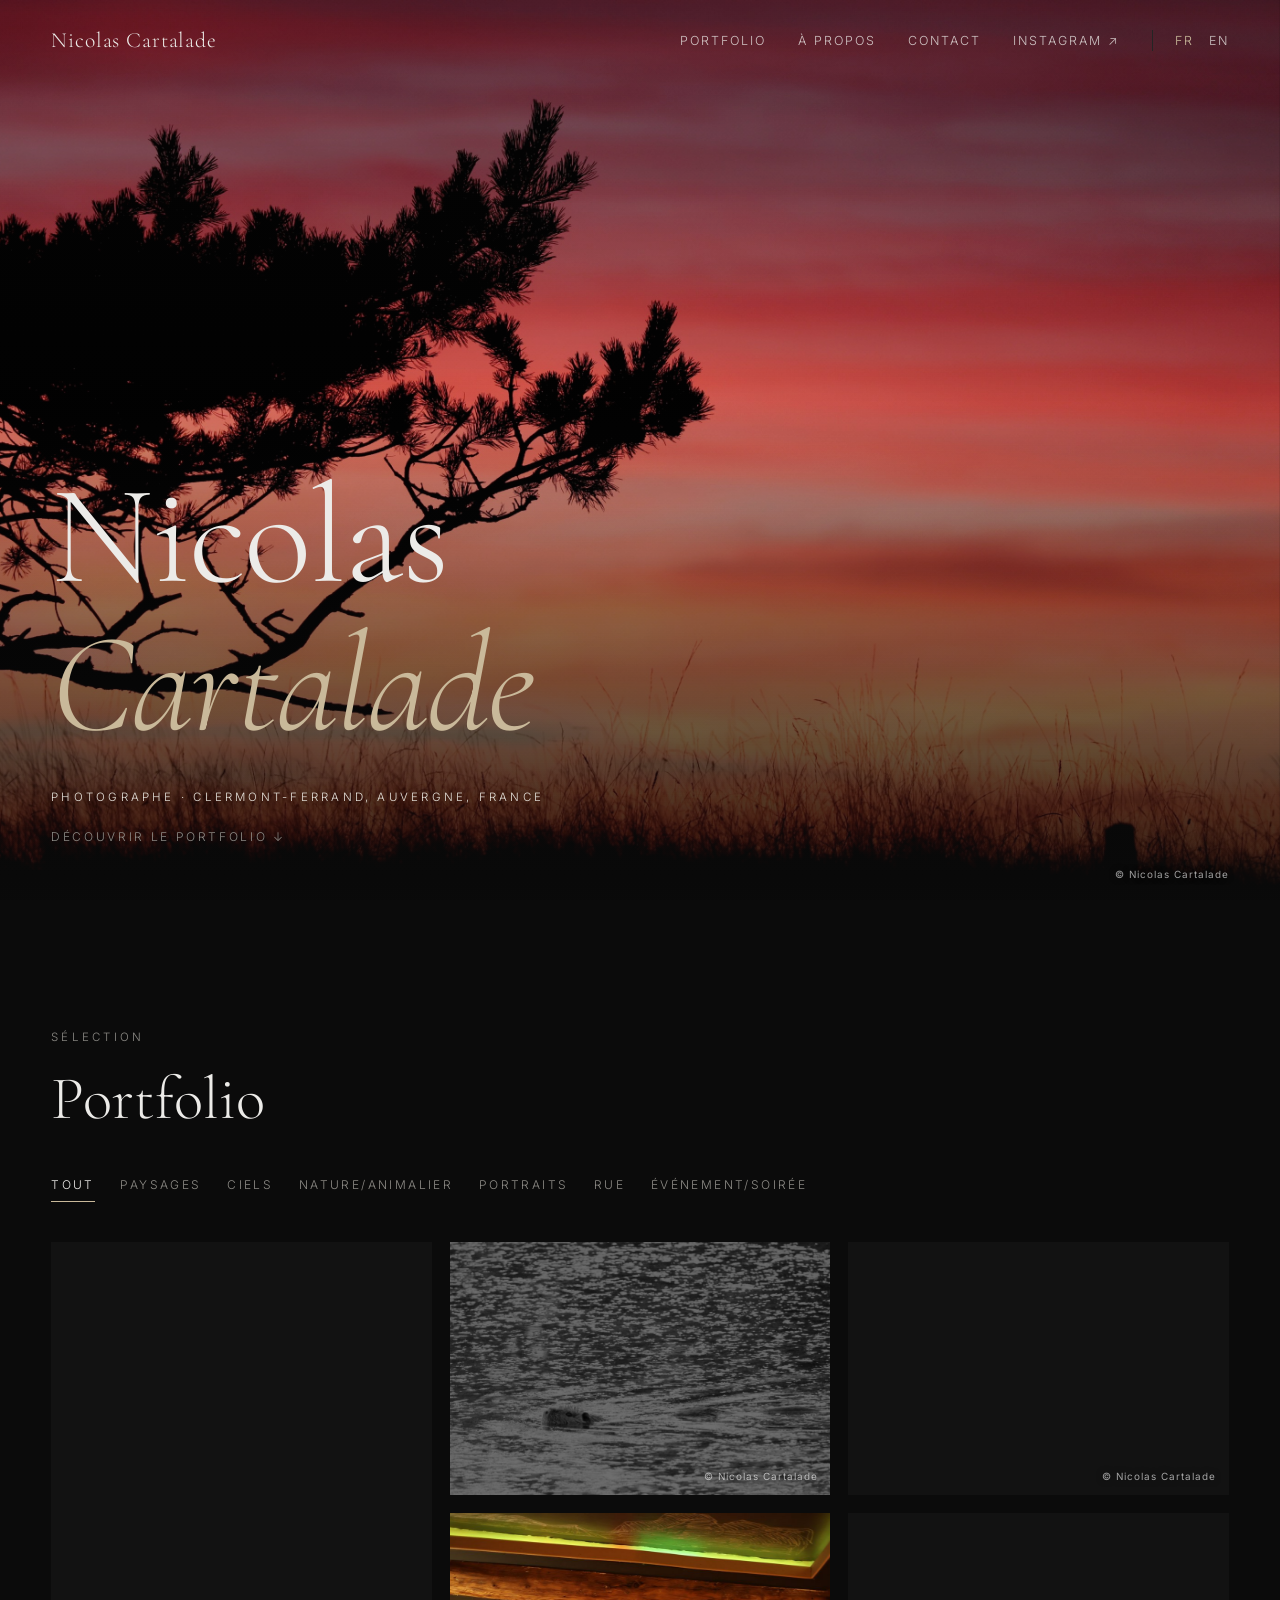
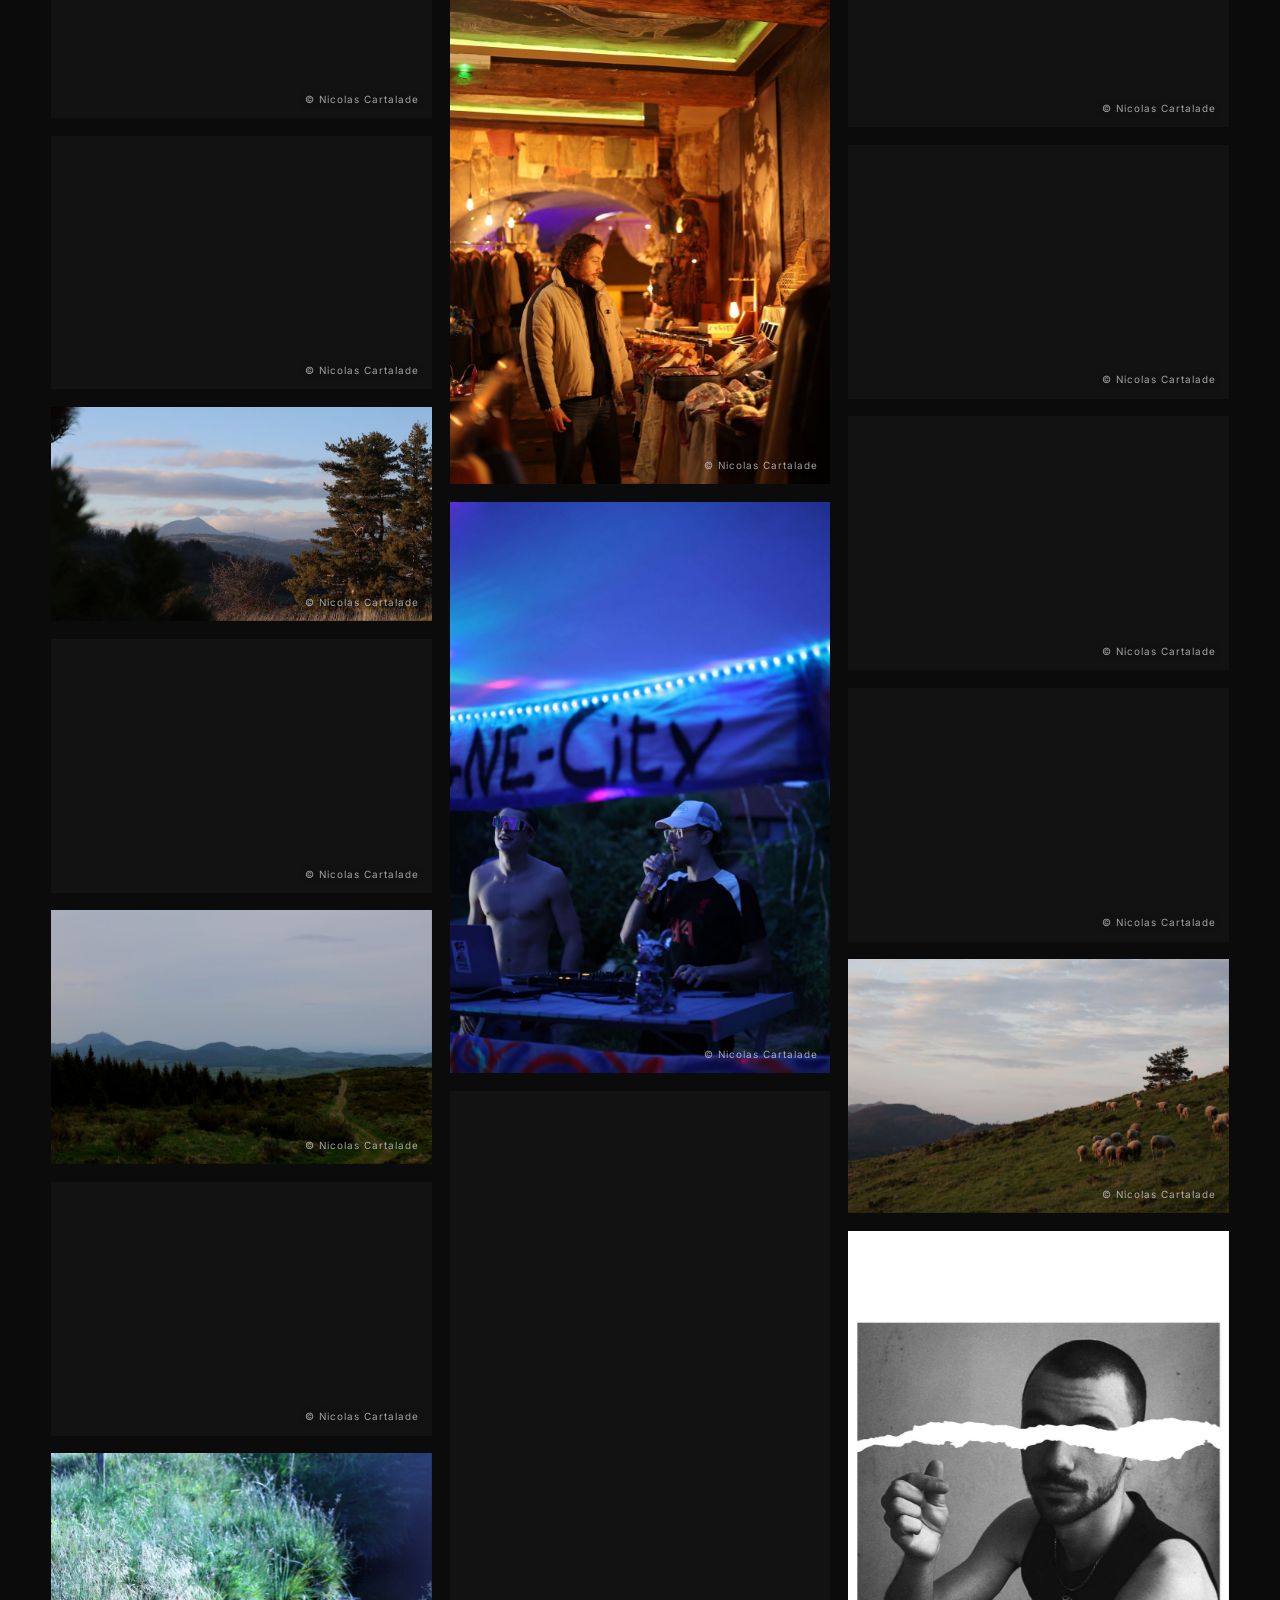
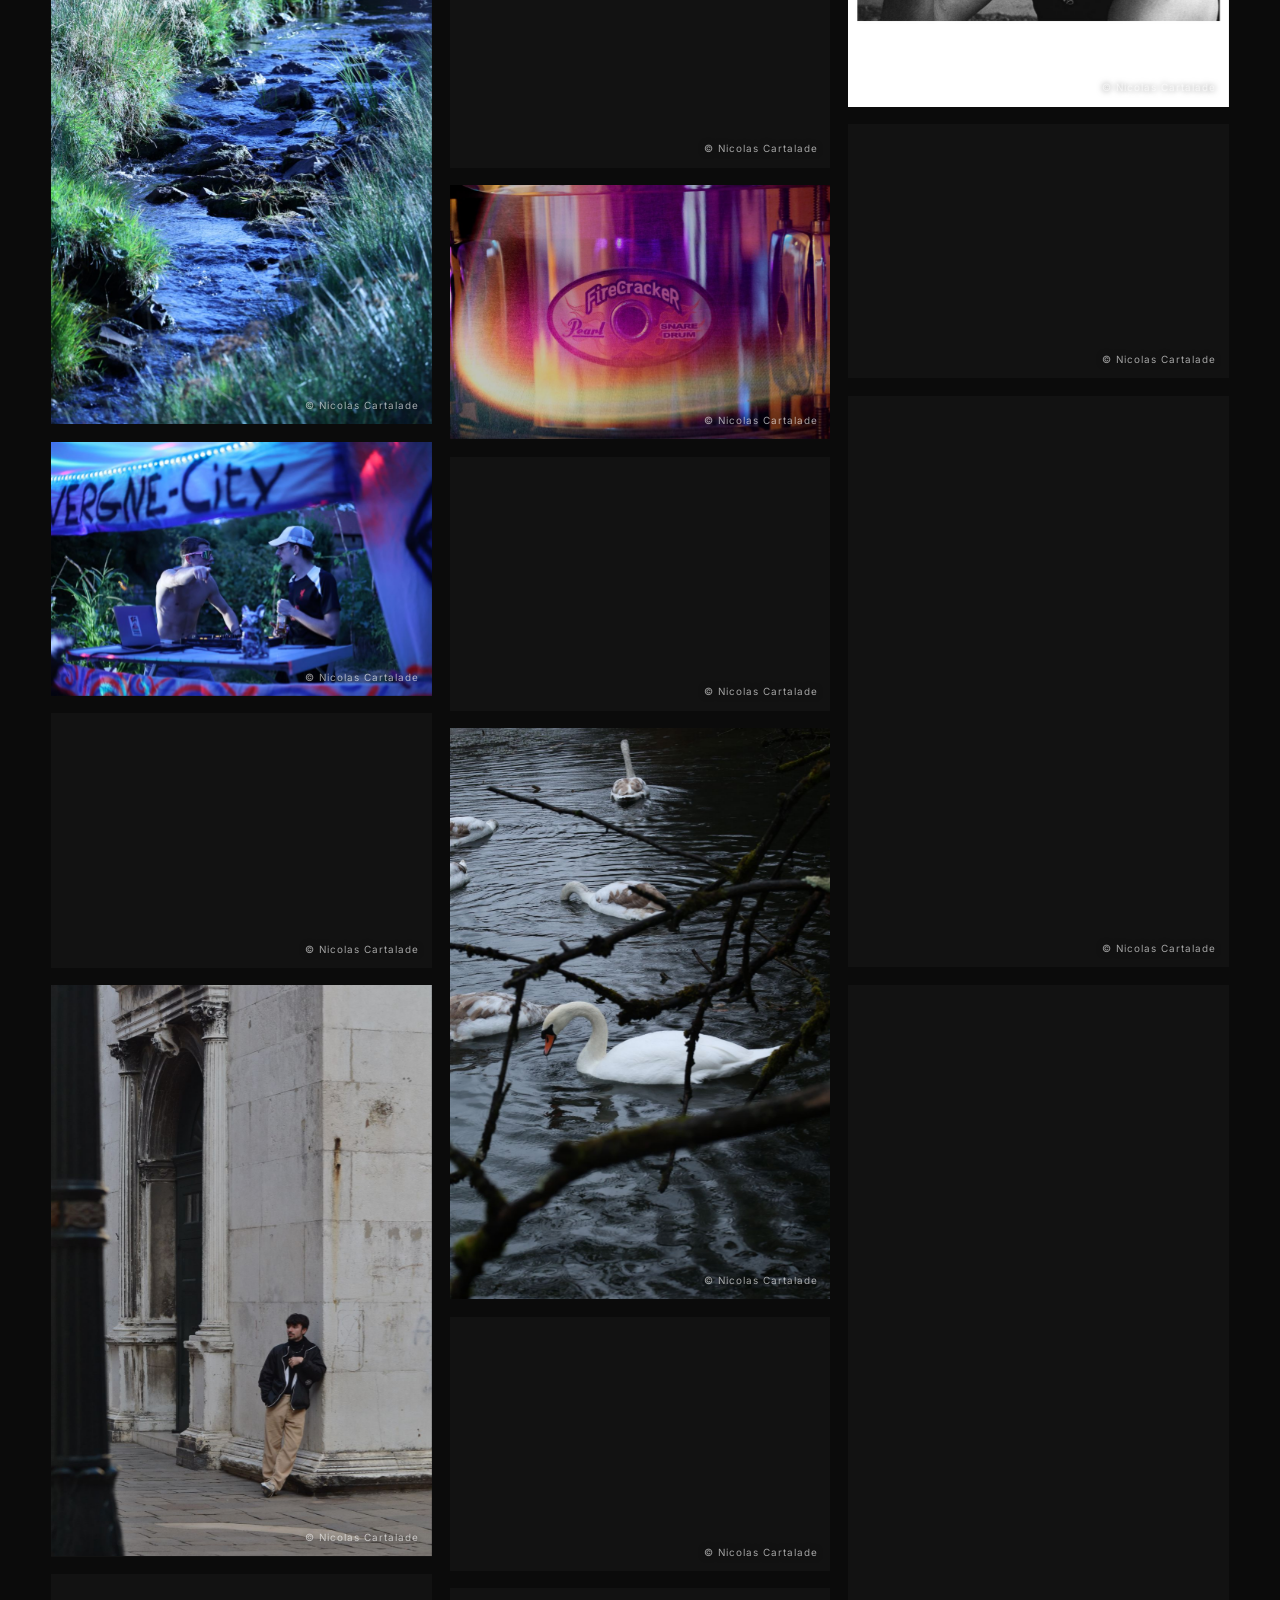
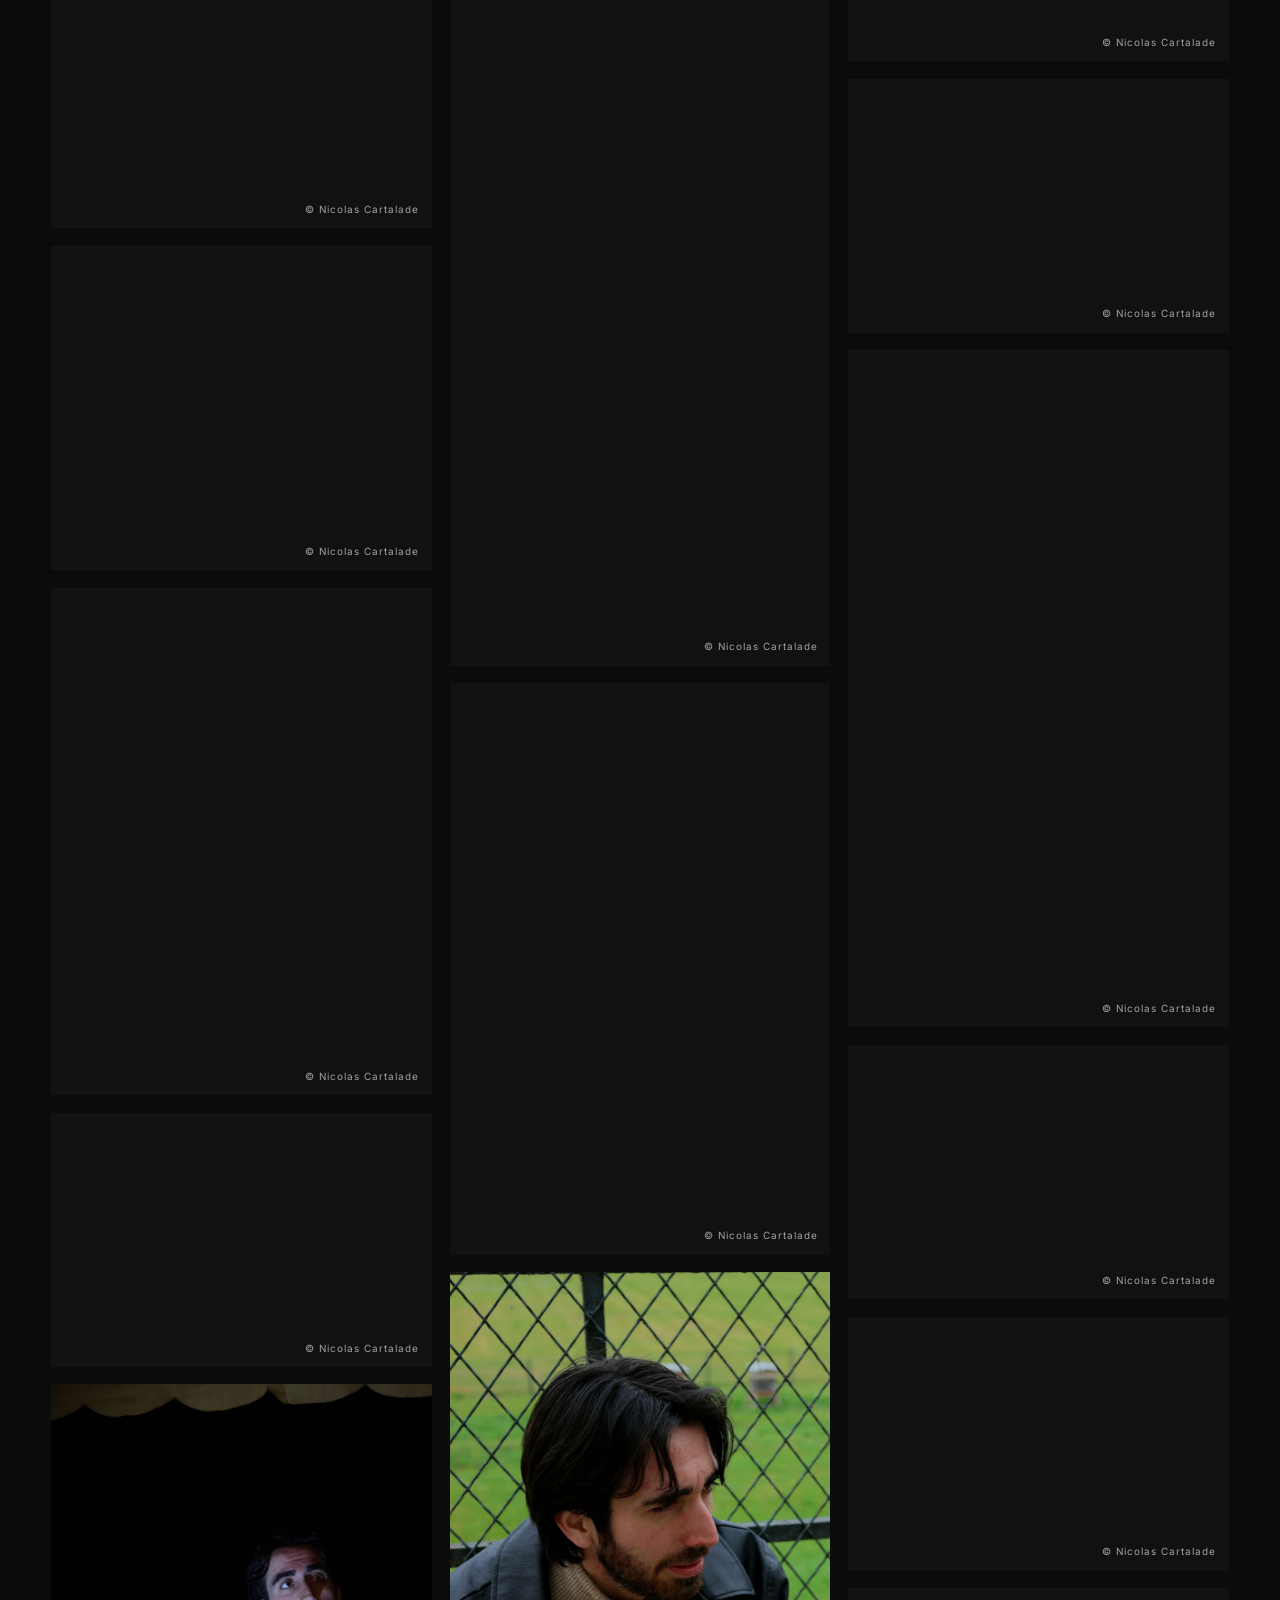
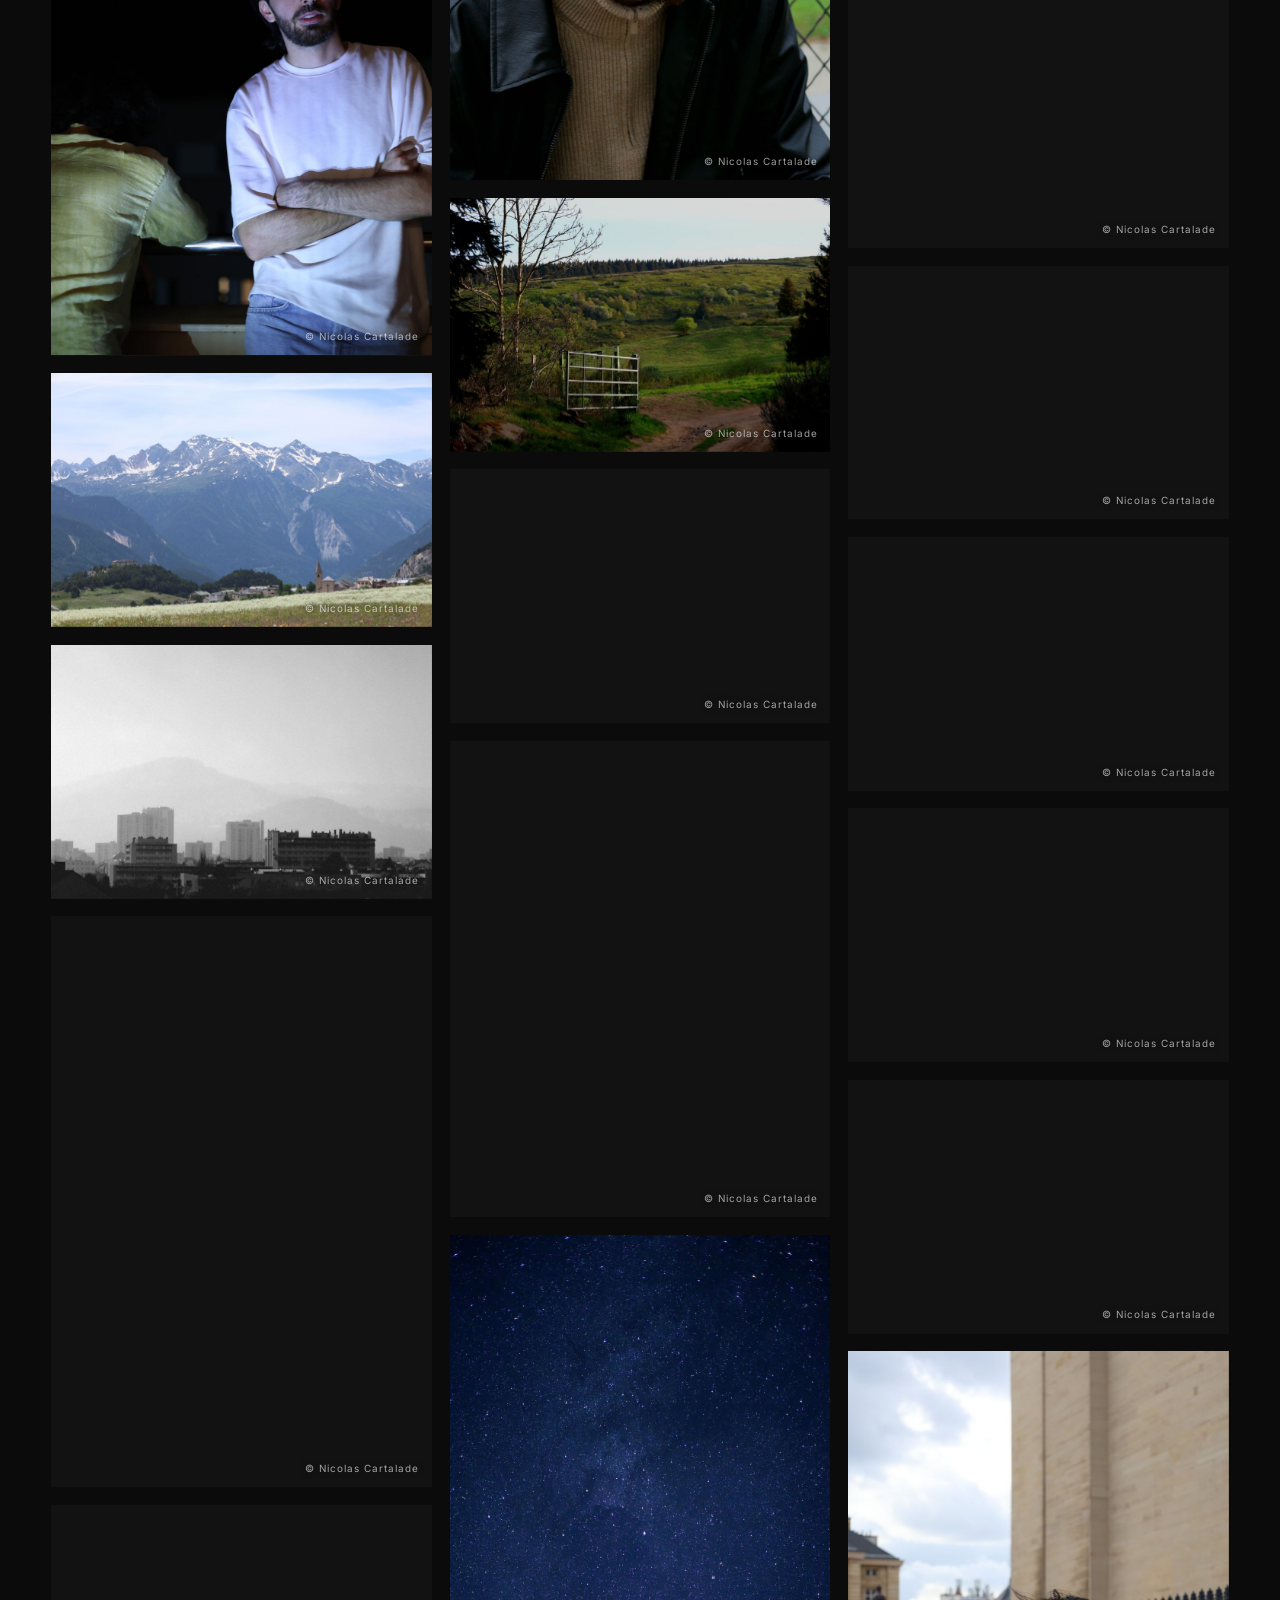
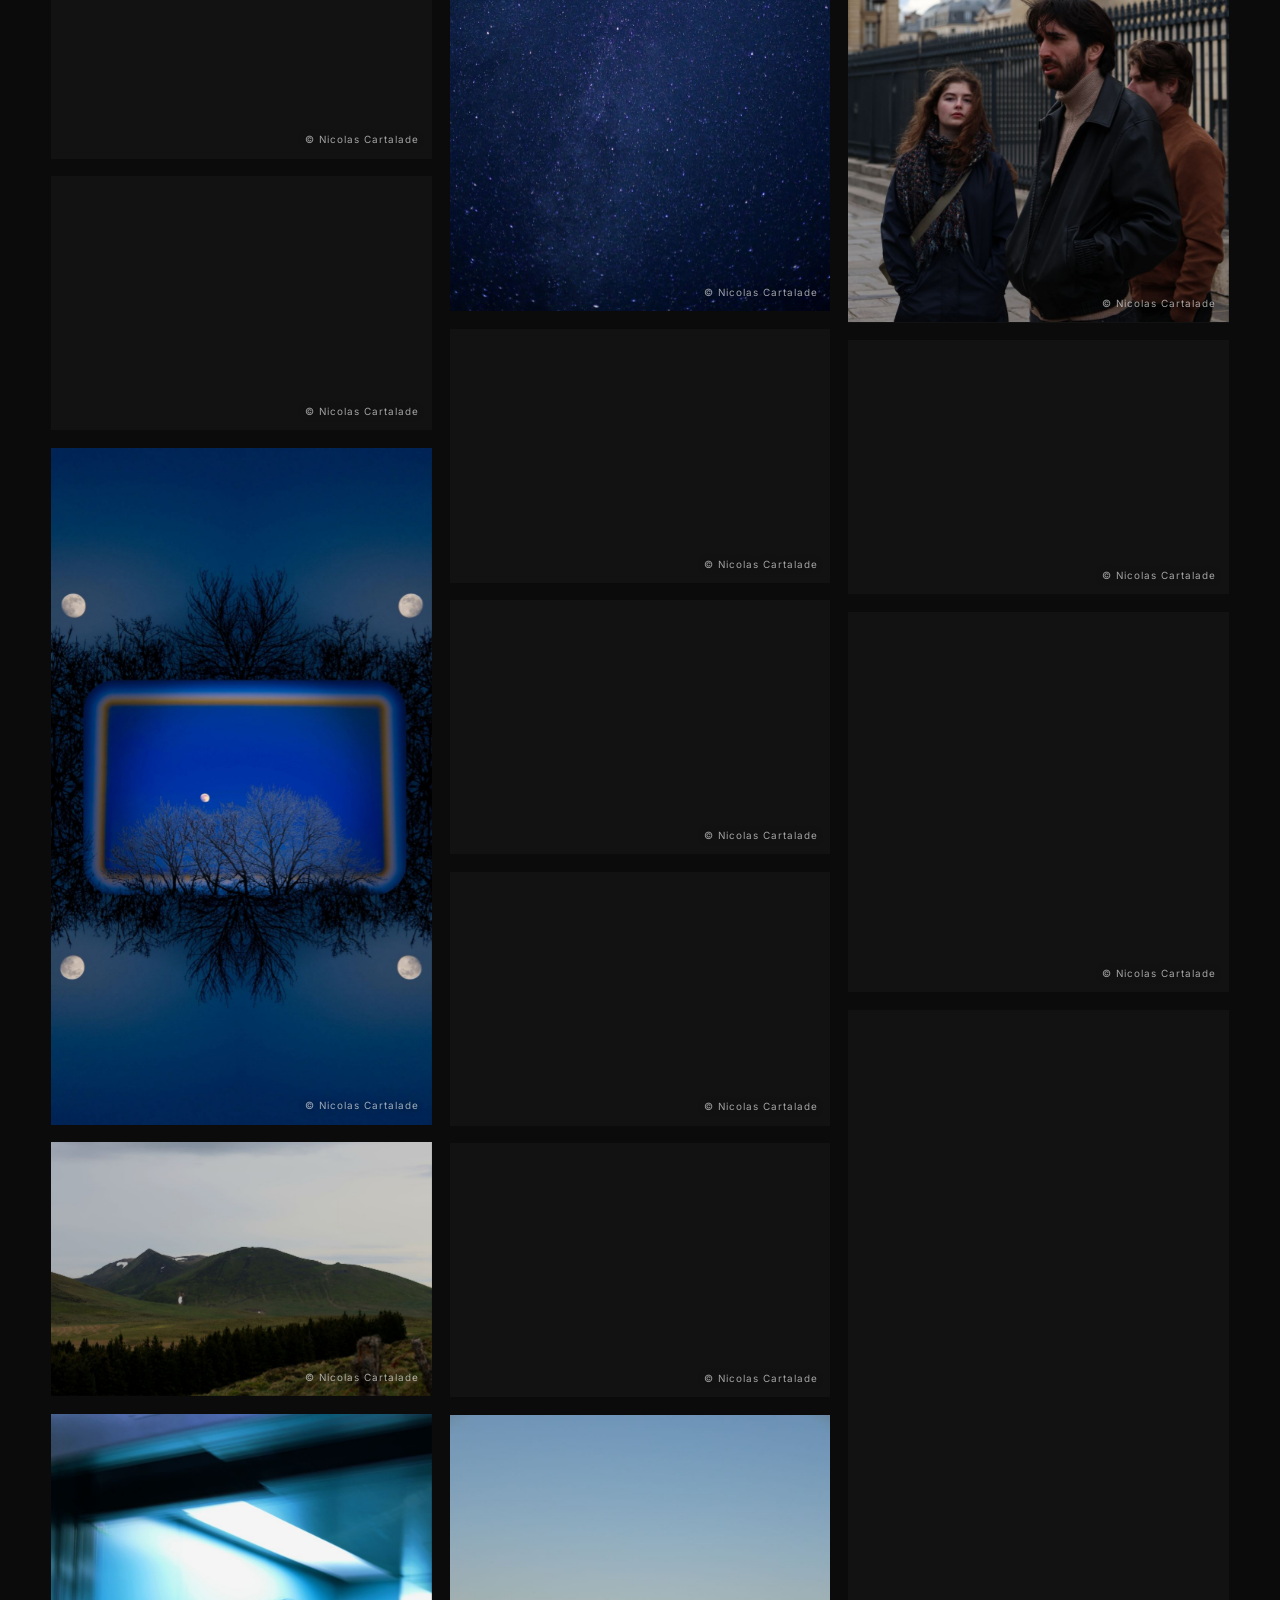
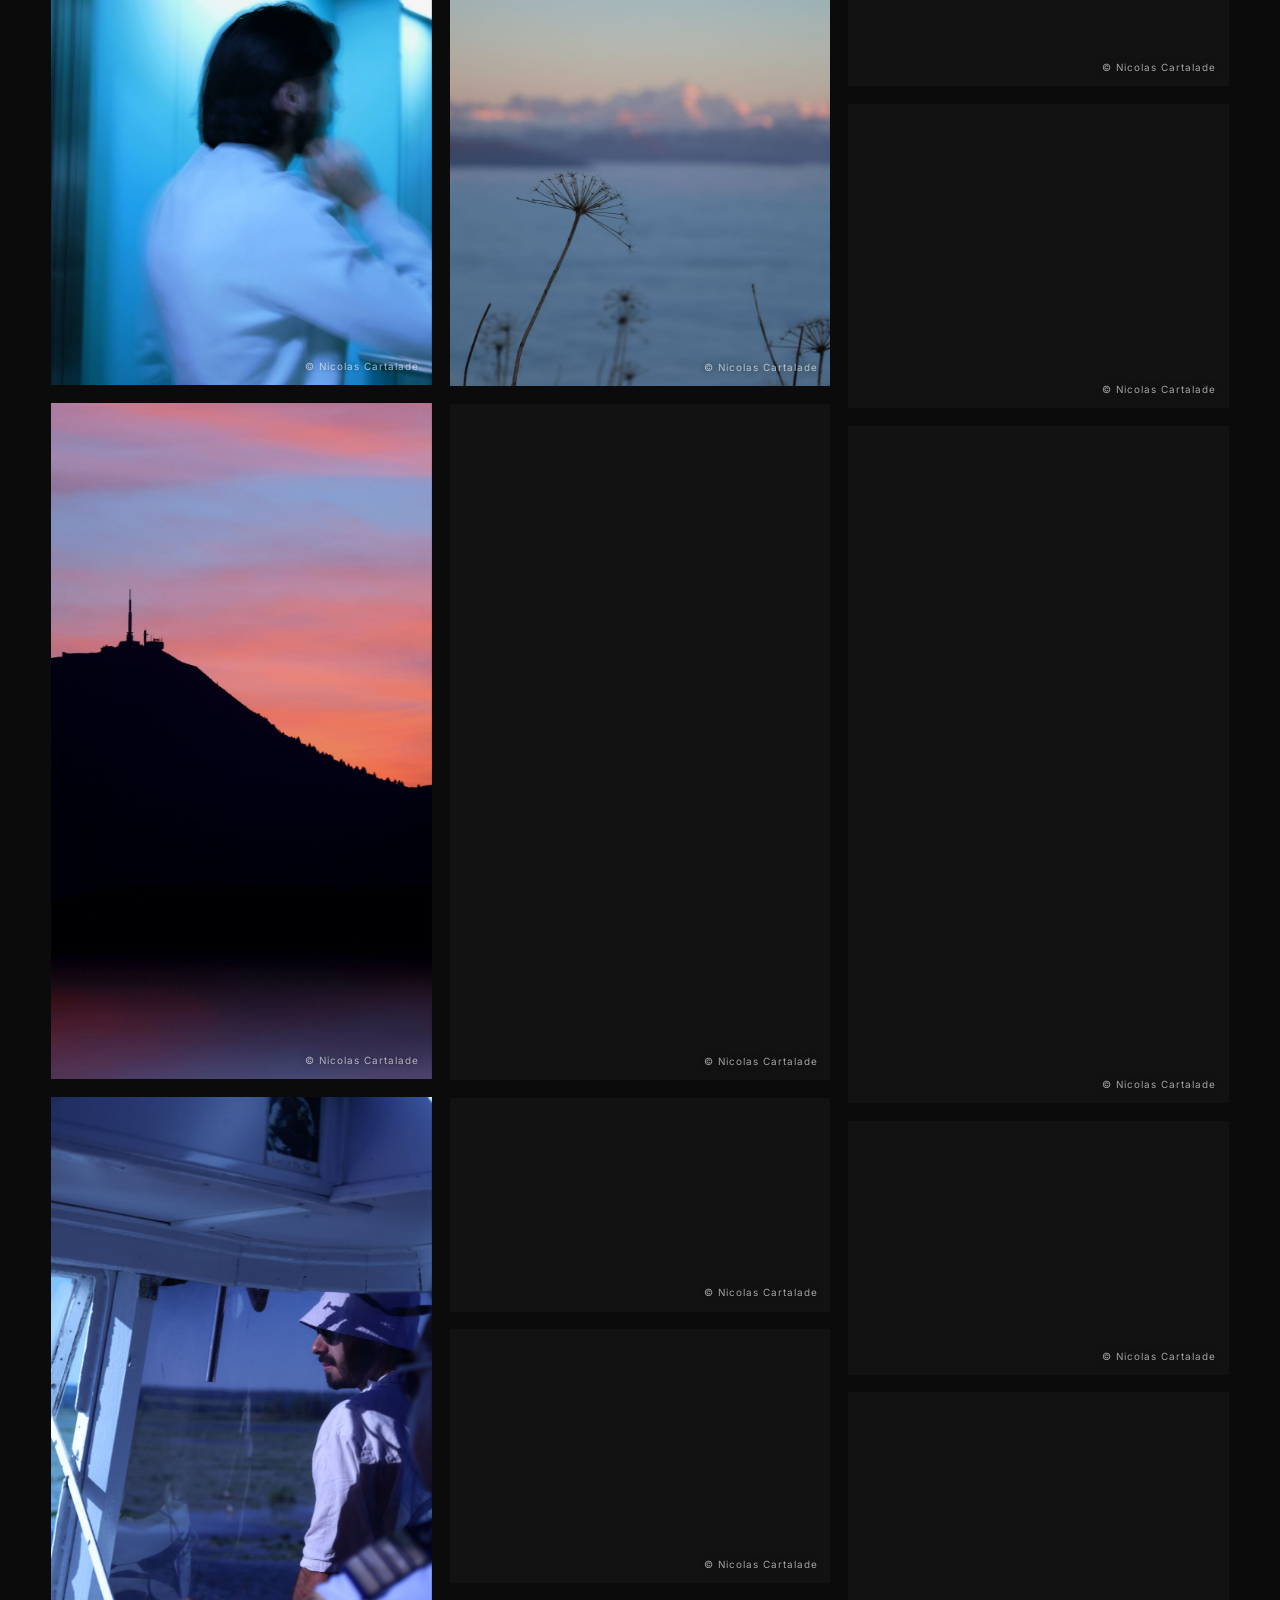
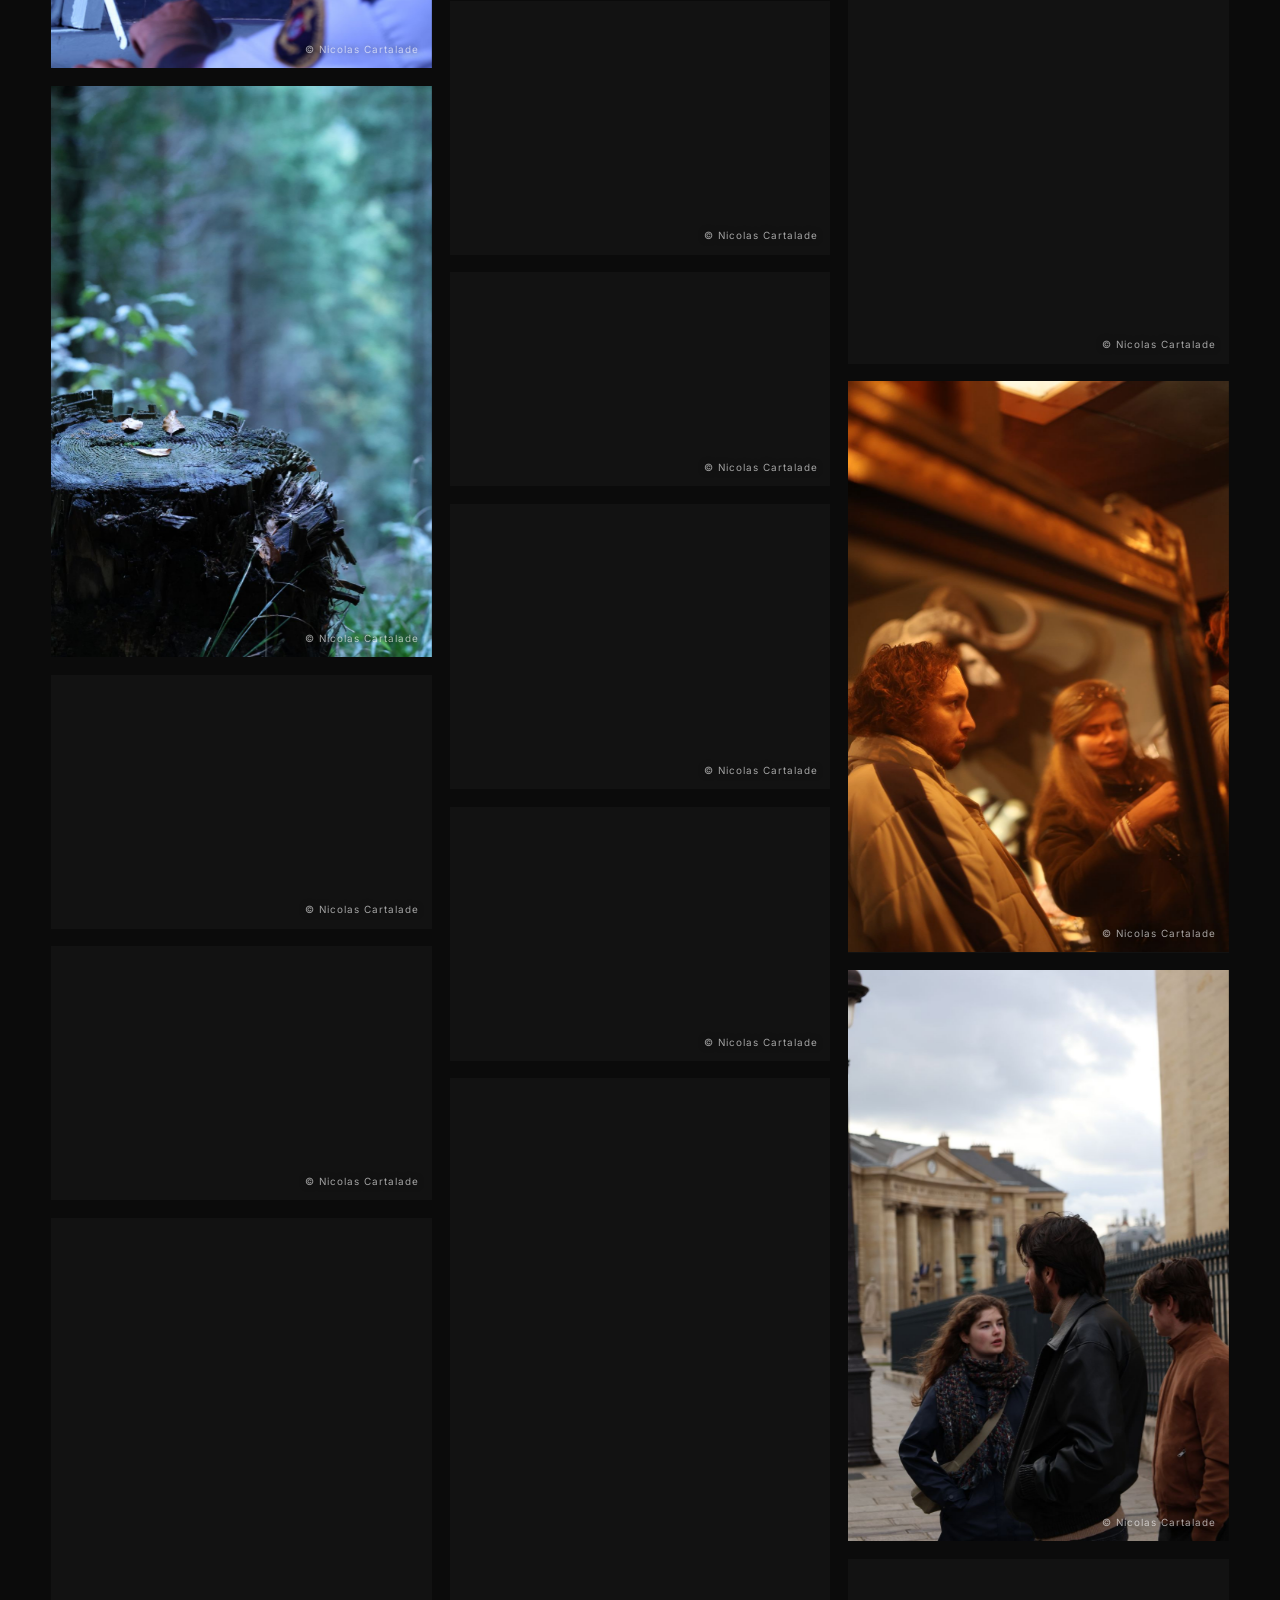
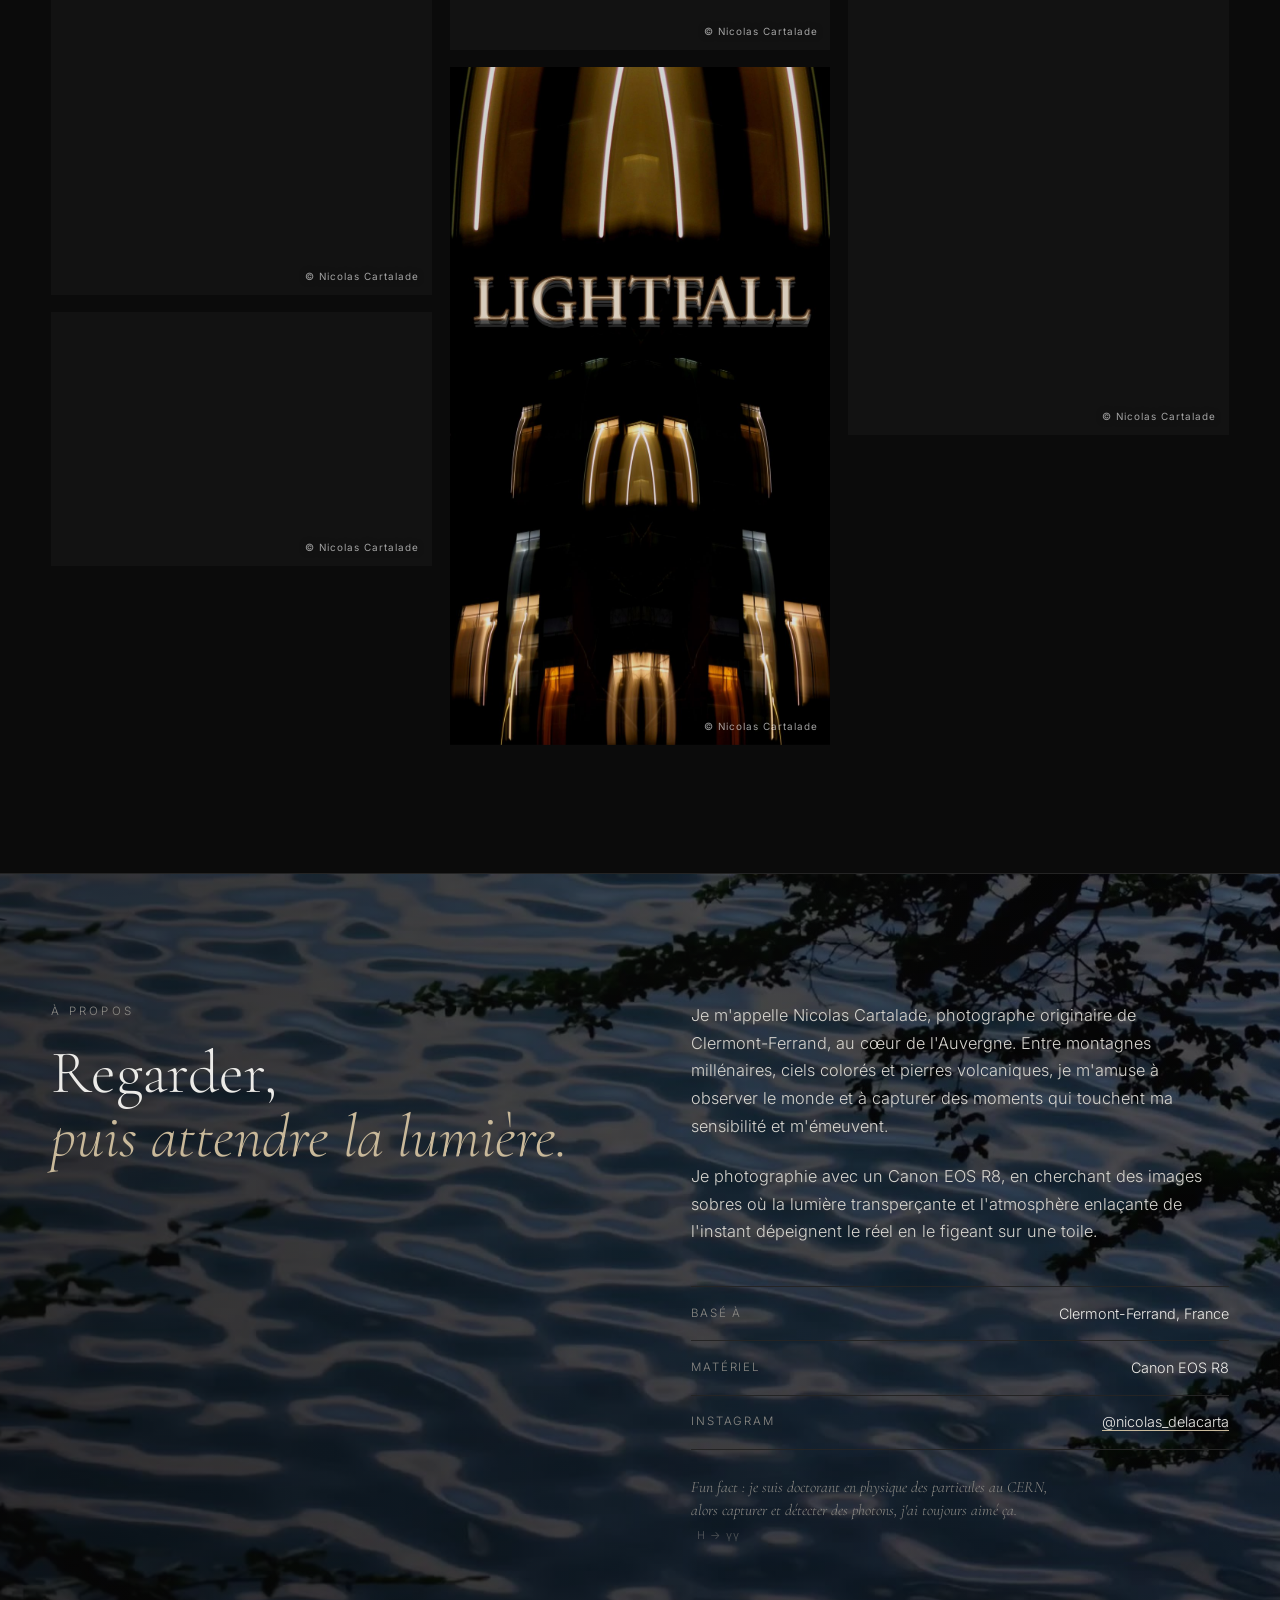
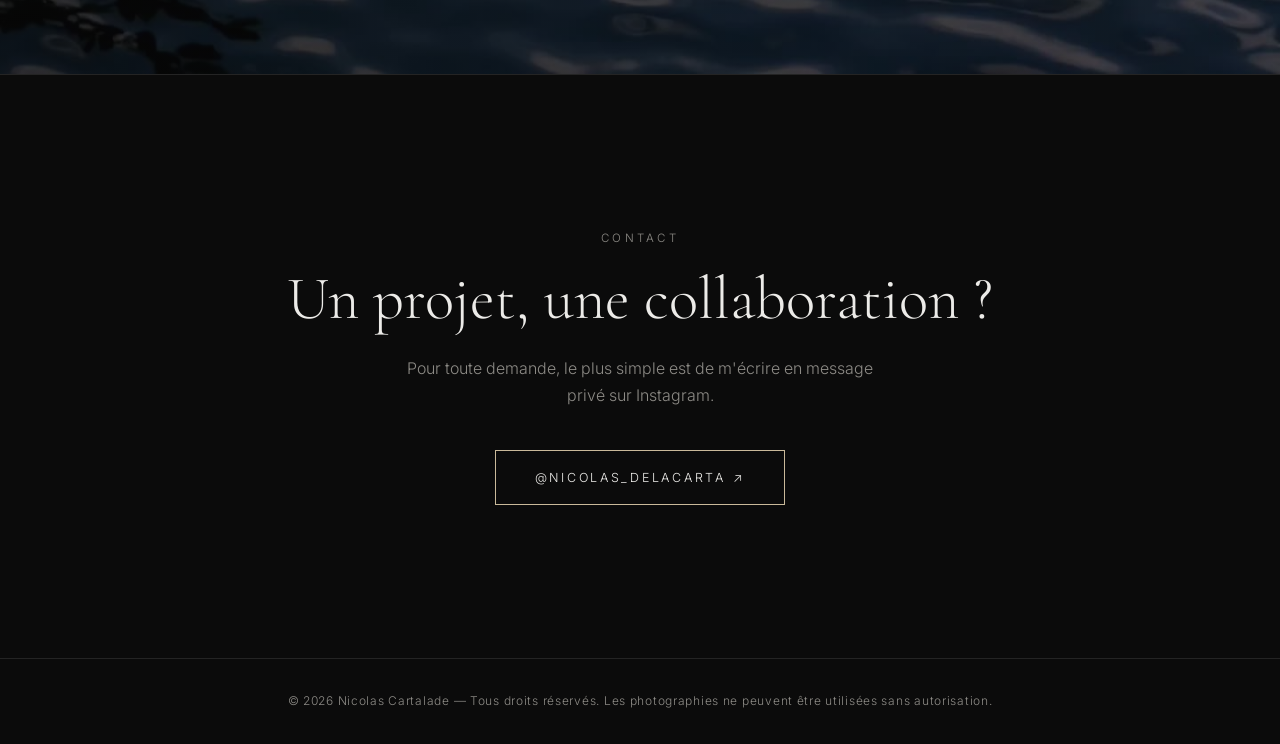
==== commit 41bf4334: "Vérification Google Search Console Co-Authored-By: Claude Sonnet 5.5 <noreply@anthropic.com> Claude-" ====
--- a/index.html
+++ b/index.html
@@ -6,6 +6,7 @@
   <title>Nicolas Cartalade — Photographe · Clermont-Ferrand</title>
   <meta name="description" content="Portfolio de Nicolas Cartalade, photographe basé à Clermont-Ferrand, en Auvergne. Photographies réalisées au Canon EOS R8.">
   <meta name="author" content="Nicolas Cartalade">
+  <meta name="google-site-verification" content="XUan2F2ObWwNL4P-rXEk6kCsHaj9L9NRPc9Z0YMcqzI" />
   <link rel="canonical" href="https://nicolascartalade.github.io/Le_Livre/">
   <link rel="alternate" hreflang="fr" href="https://nicolascartalade.github.io/Le_Livre/">
   <link rel="alternate" hreflang="en" href="https://nicolascartalade.github.io/Le_Livre/en/">
@@ -17,7 +18,7 @@
   <link rel="preconnect" href="https://fonts.googleapis.com">
   <link rel="preconnect" href="https://fonts.gstatic.com" crossorigin>
   <link href="https://fonts.googleapis.com/css2?family=Cormorant+Garamond:ital,wght@0,300;0,400;0,500;1,300;1,400&family=Inter:wght@300;400;500&display=swap" rel="stylesheet">
-  <link rel="stylesheet" href="style.css?v=22">
+  <link rel="stylesheet" href="style.css?v=23">
 </head>
 <body>
 
@@ -101,8 +102,8 @@
     <button class="lb-nav lb-next" id="lbNext" aria-label="Photo suivante">→</button>
   </div>
 
-  <script src="photos.js?v=22"></script>
-  <script src="script.js?v=22"></script>
+  <script src="photos.js?v=23"></script>
+  <script src="script.js?v=23"></script>
   <script data-goatcounter="https://blueskyll.goatcounter.com/count" async src="https://gc.zgo.at/count.js"></script>
 </body>
 </html>
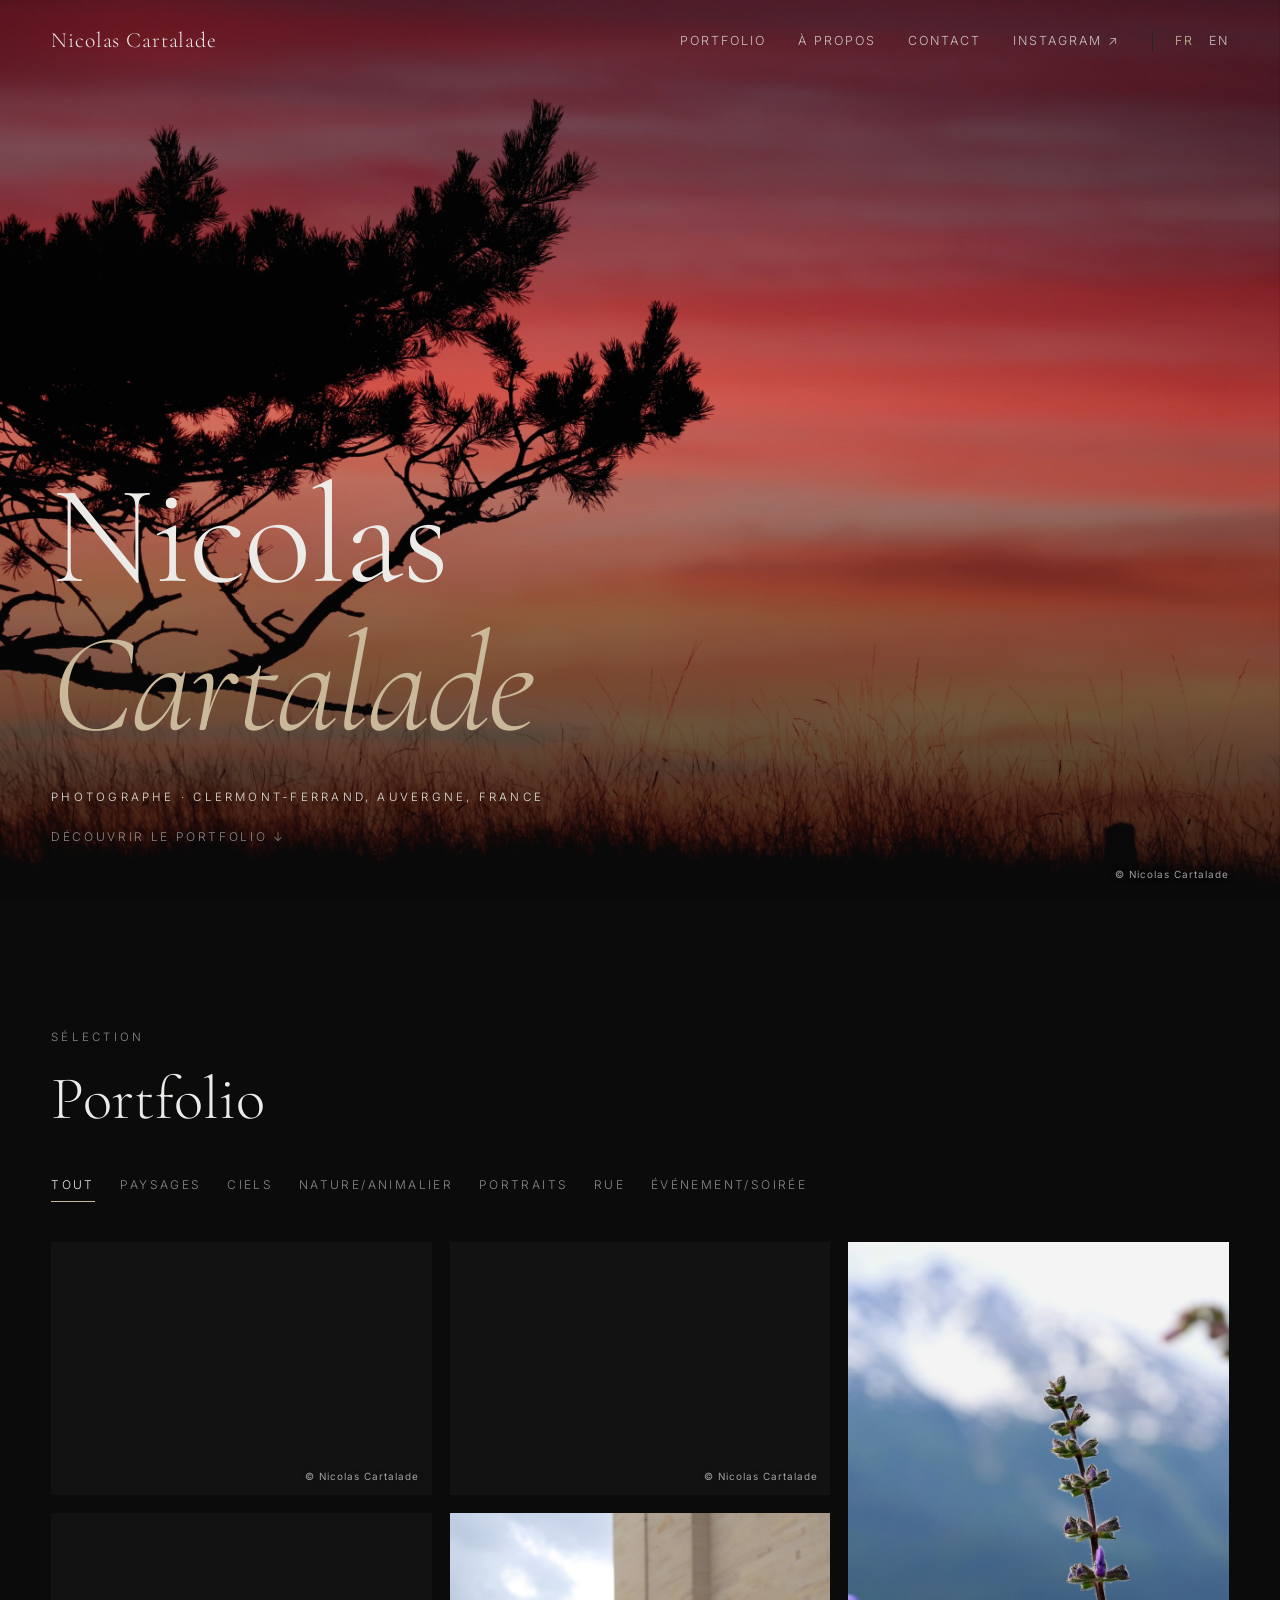
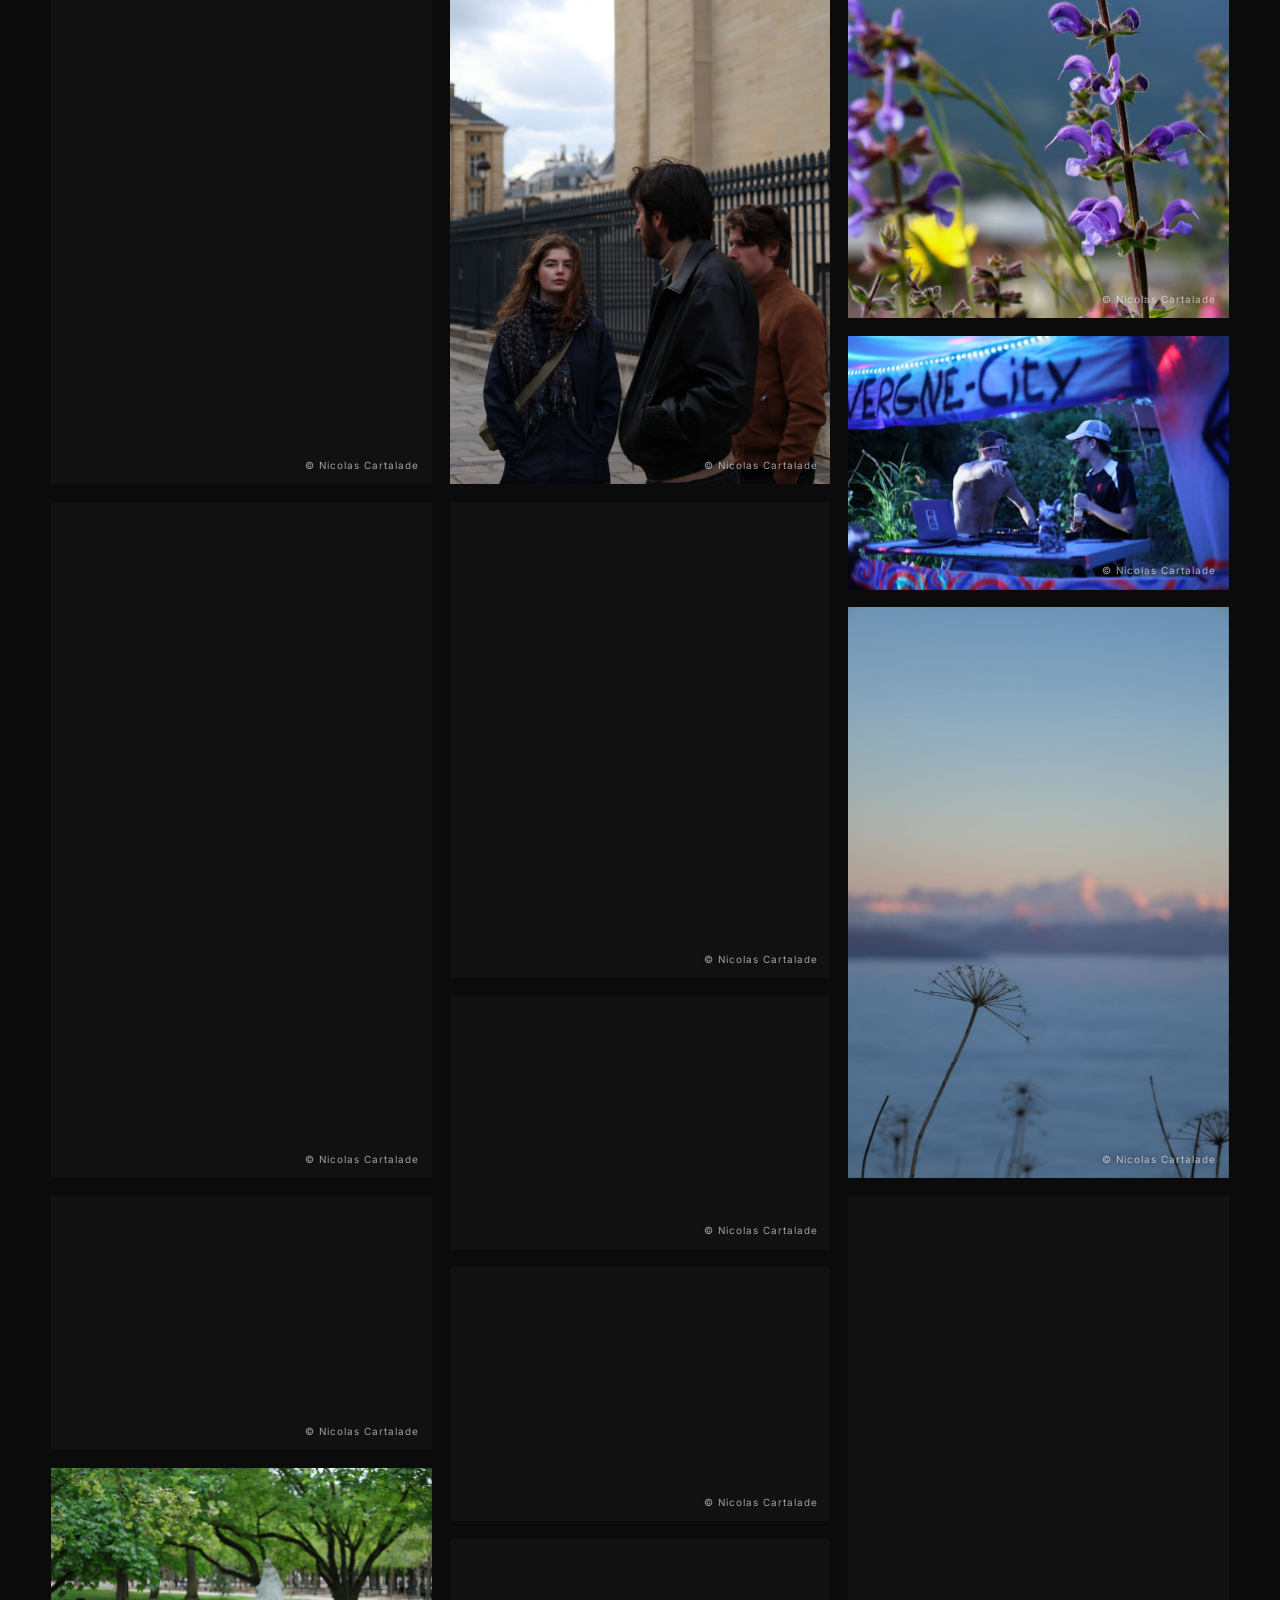
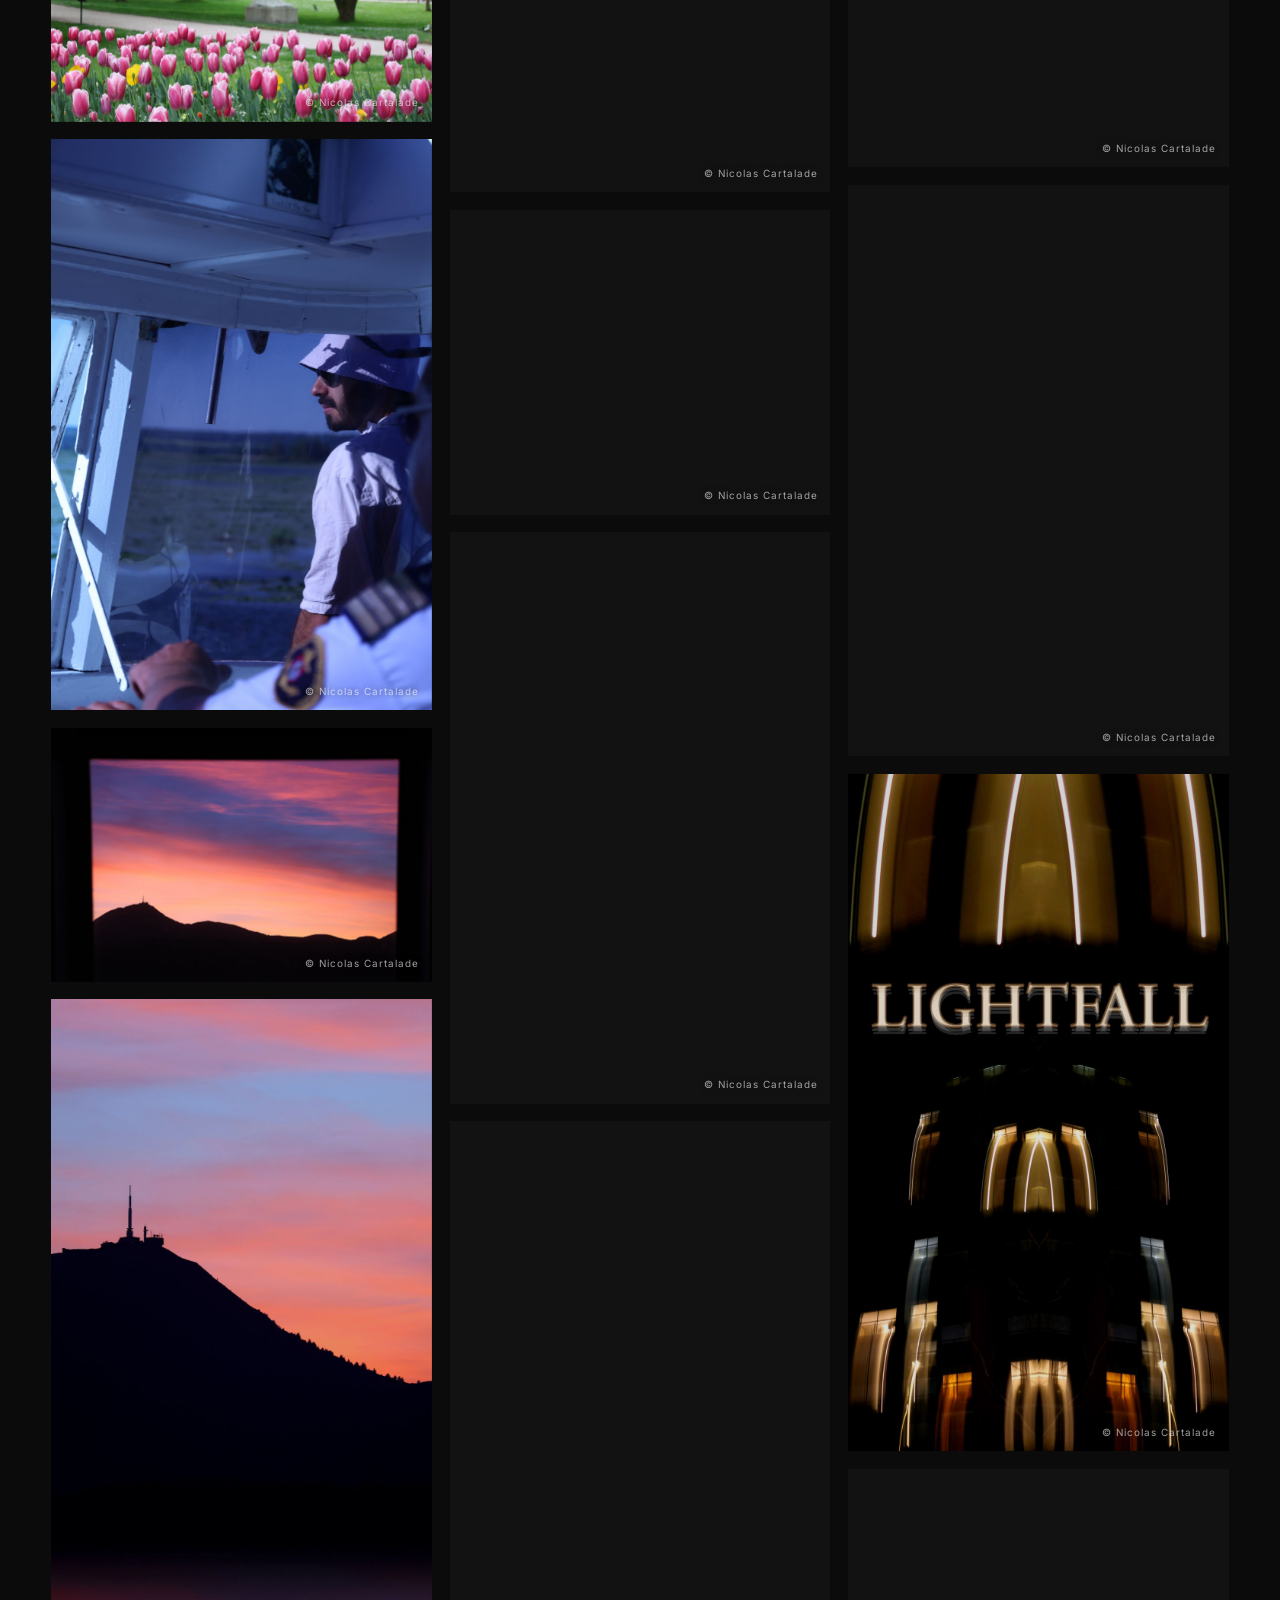
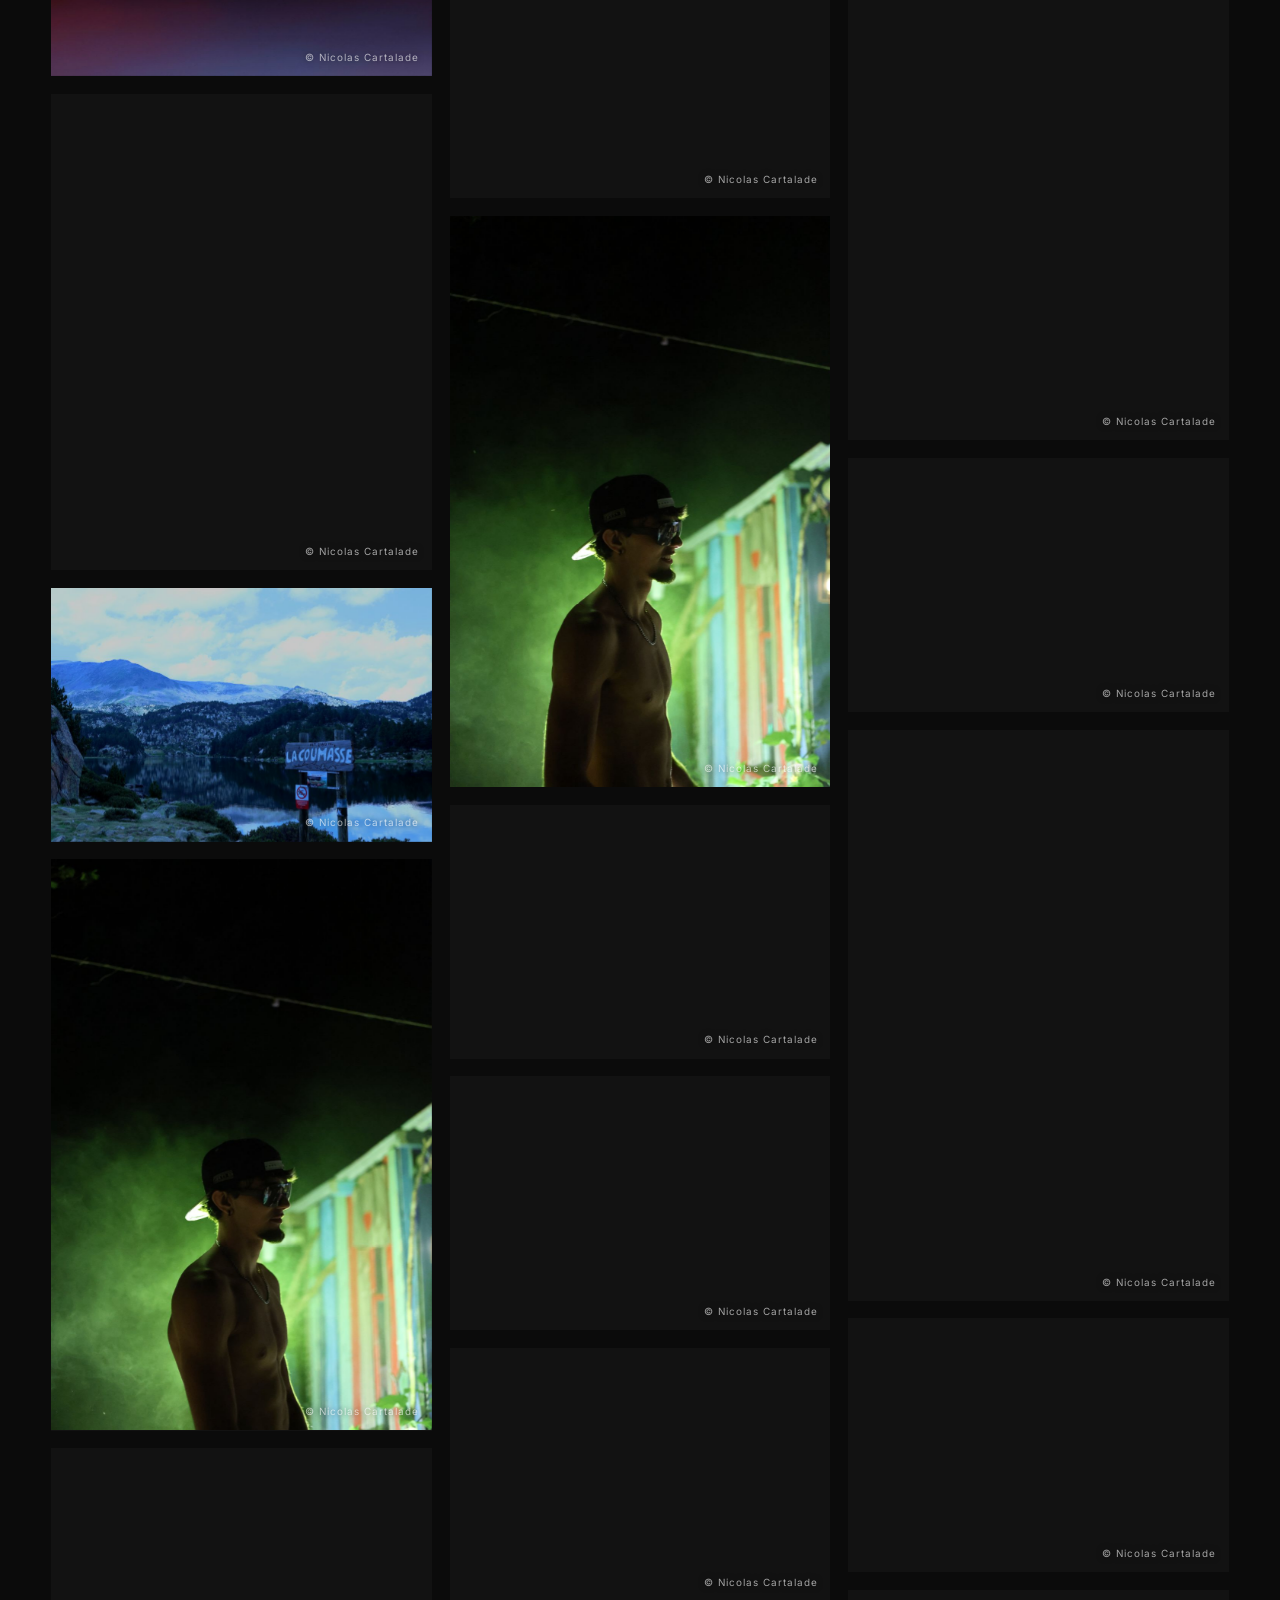
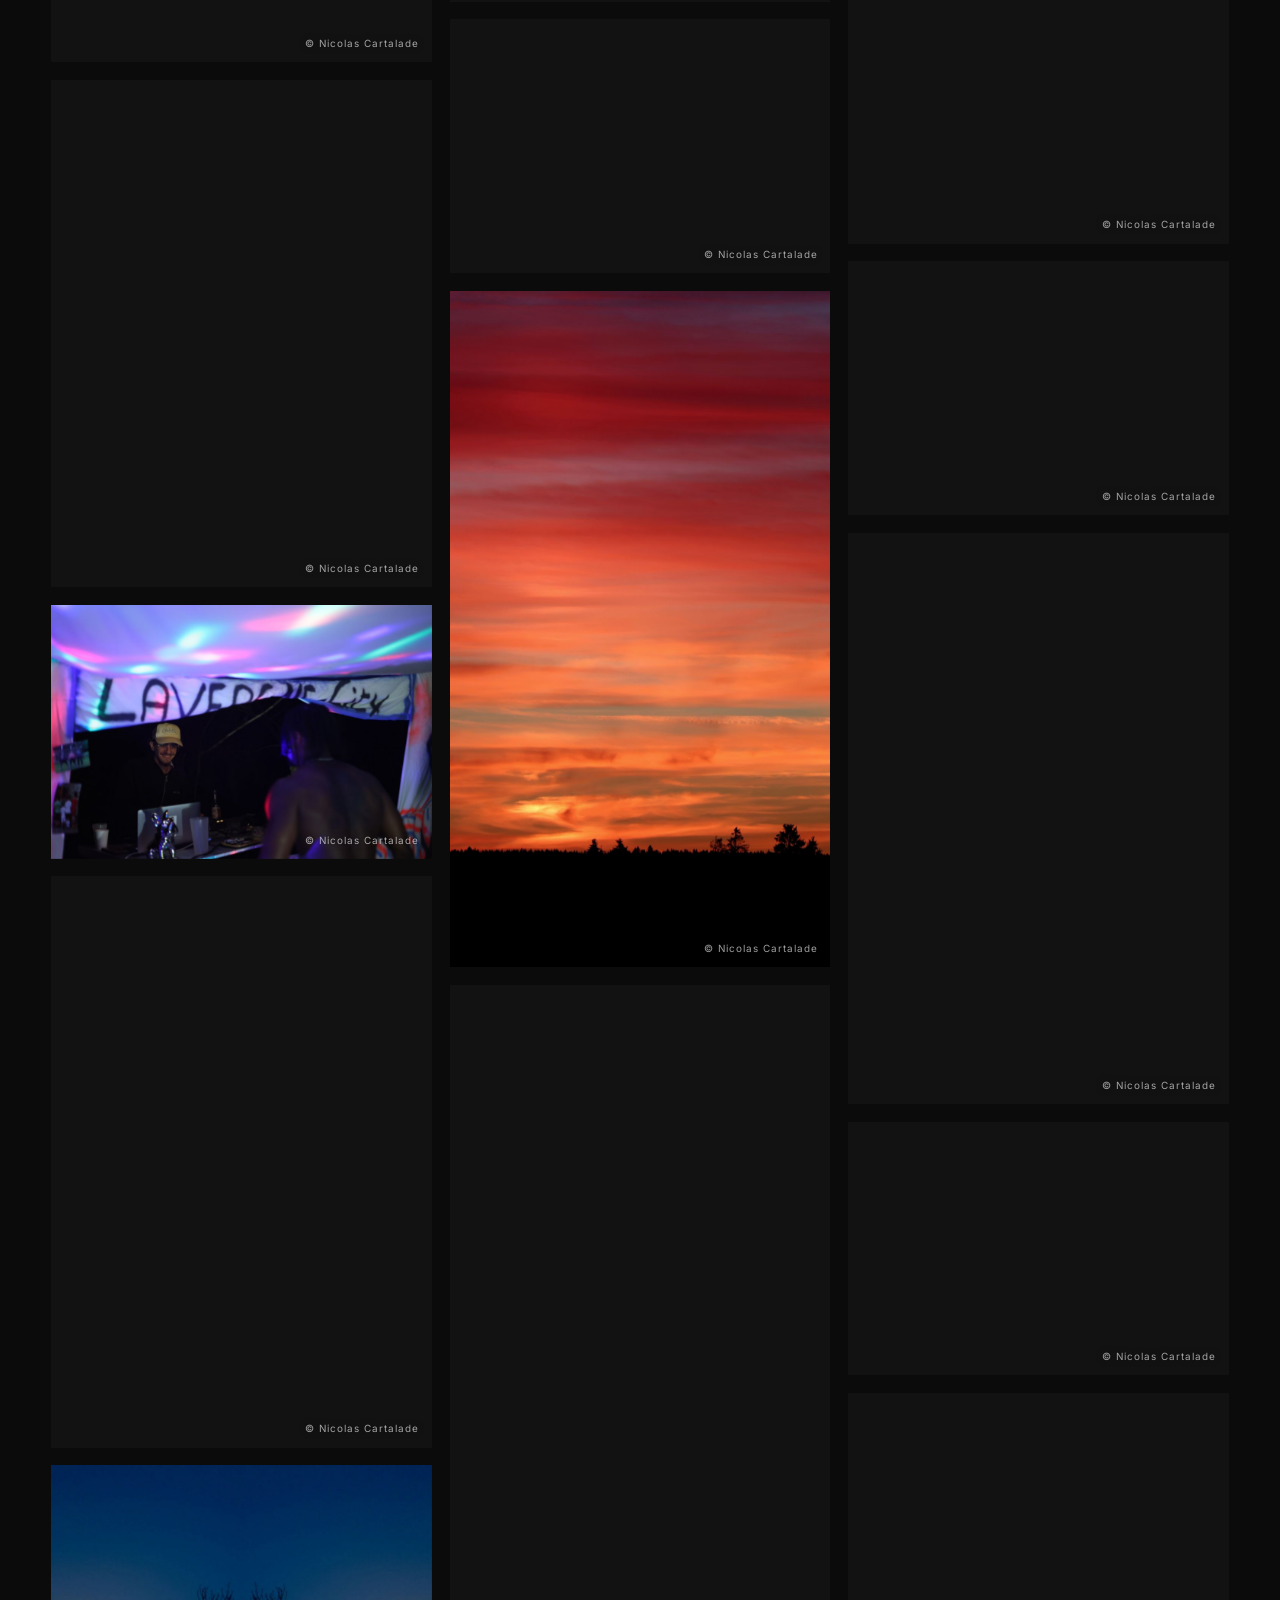
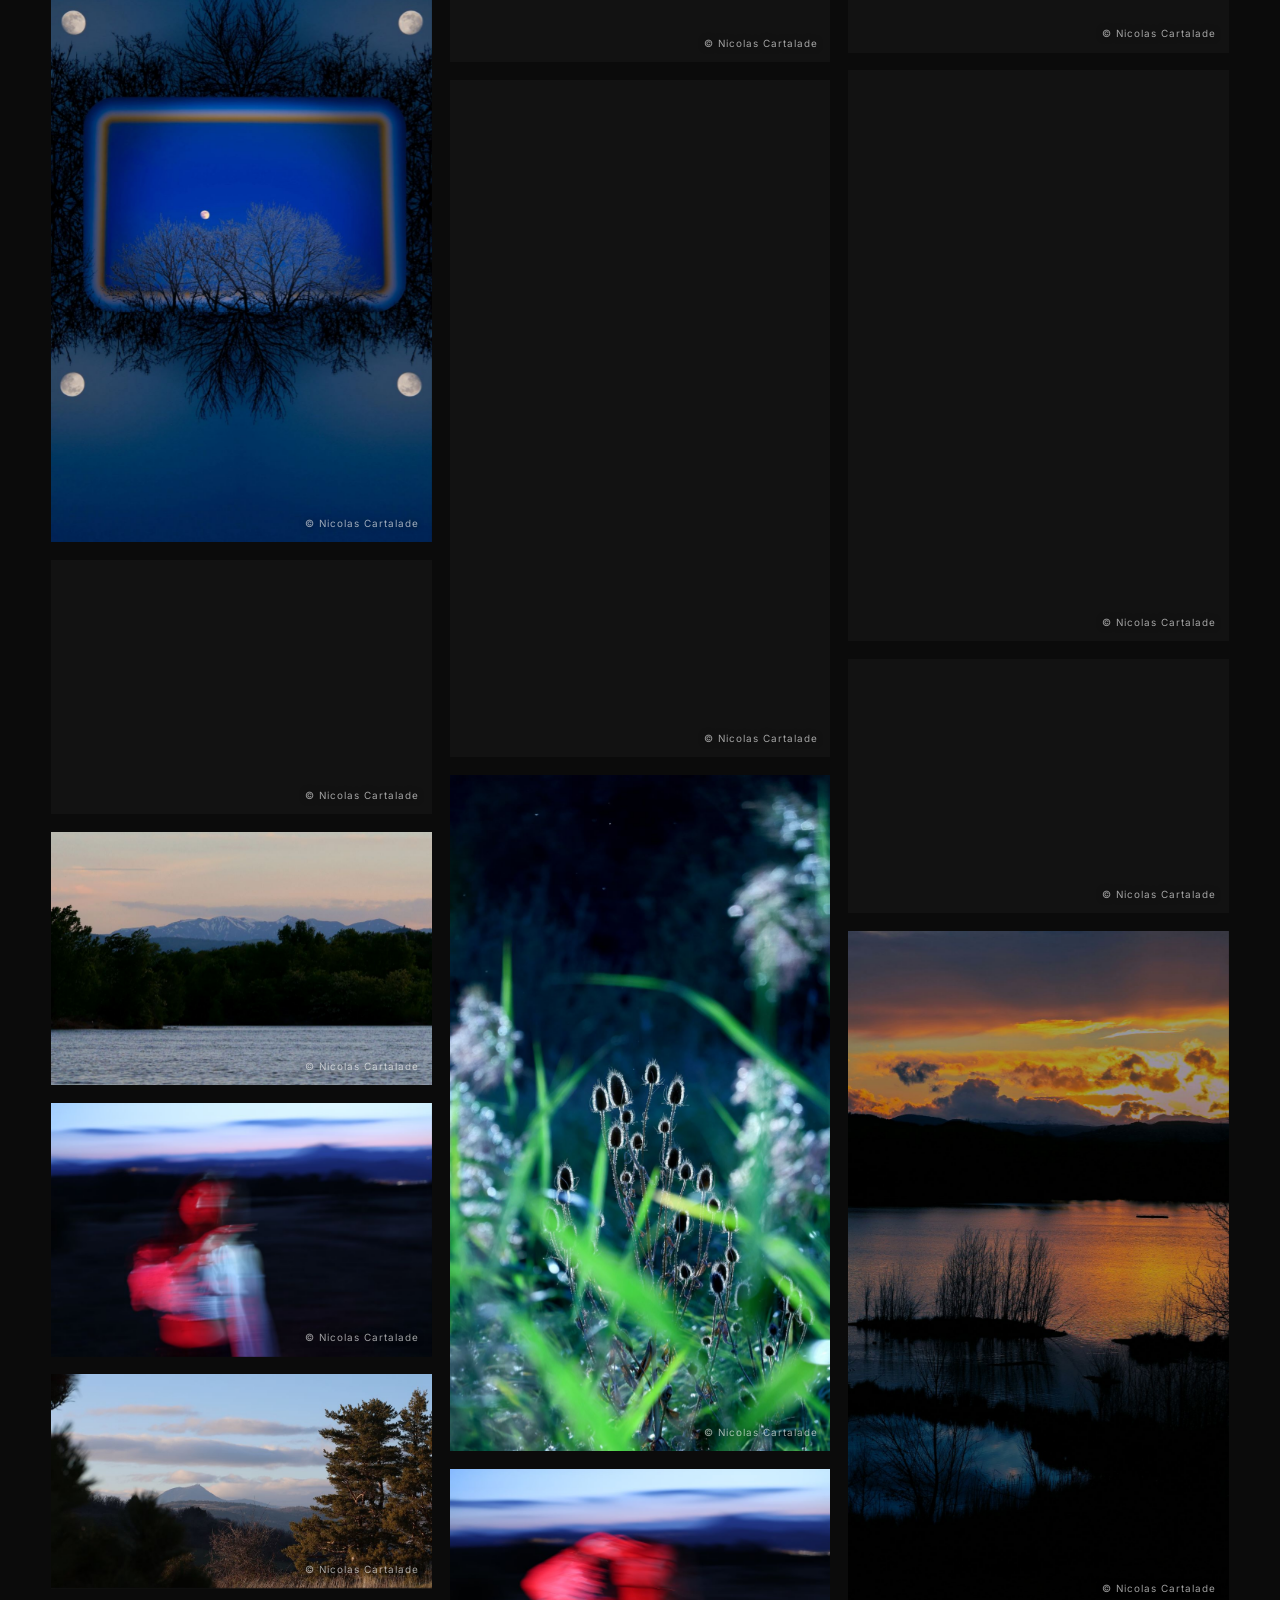
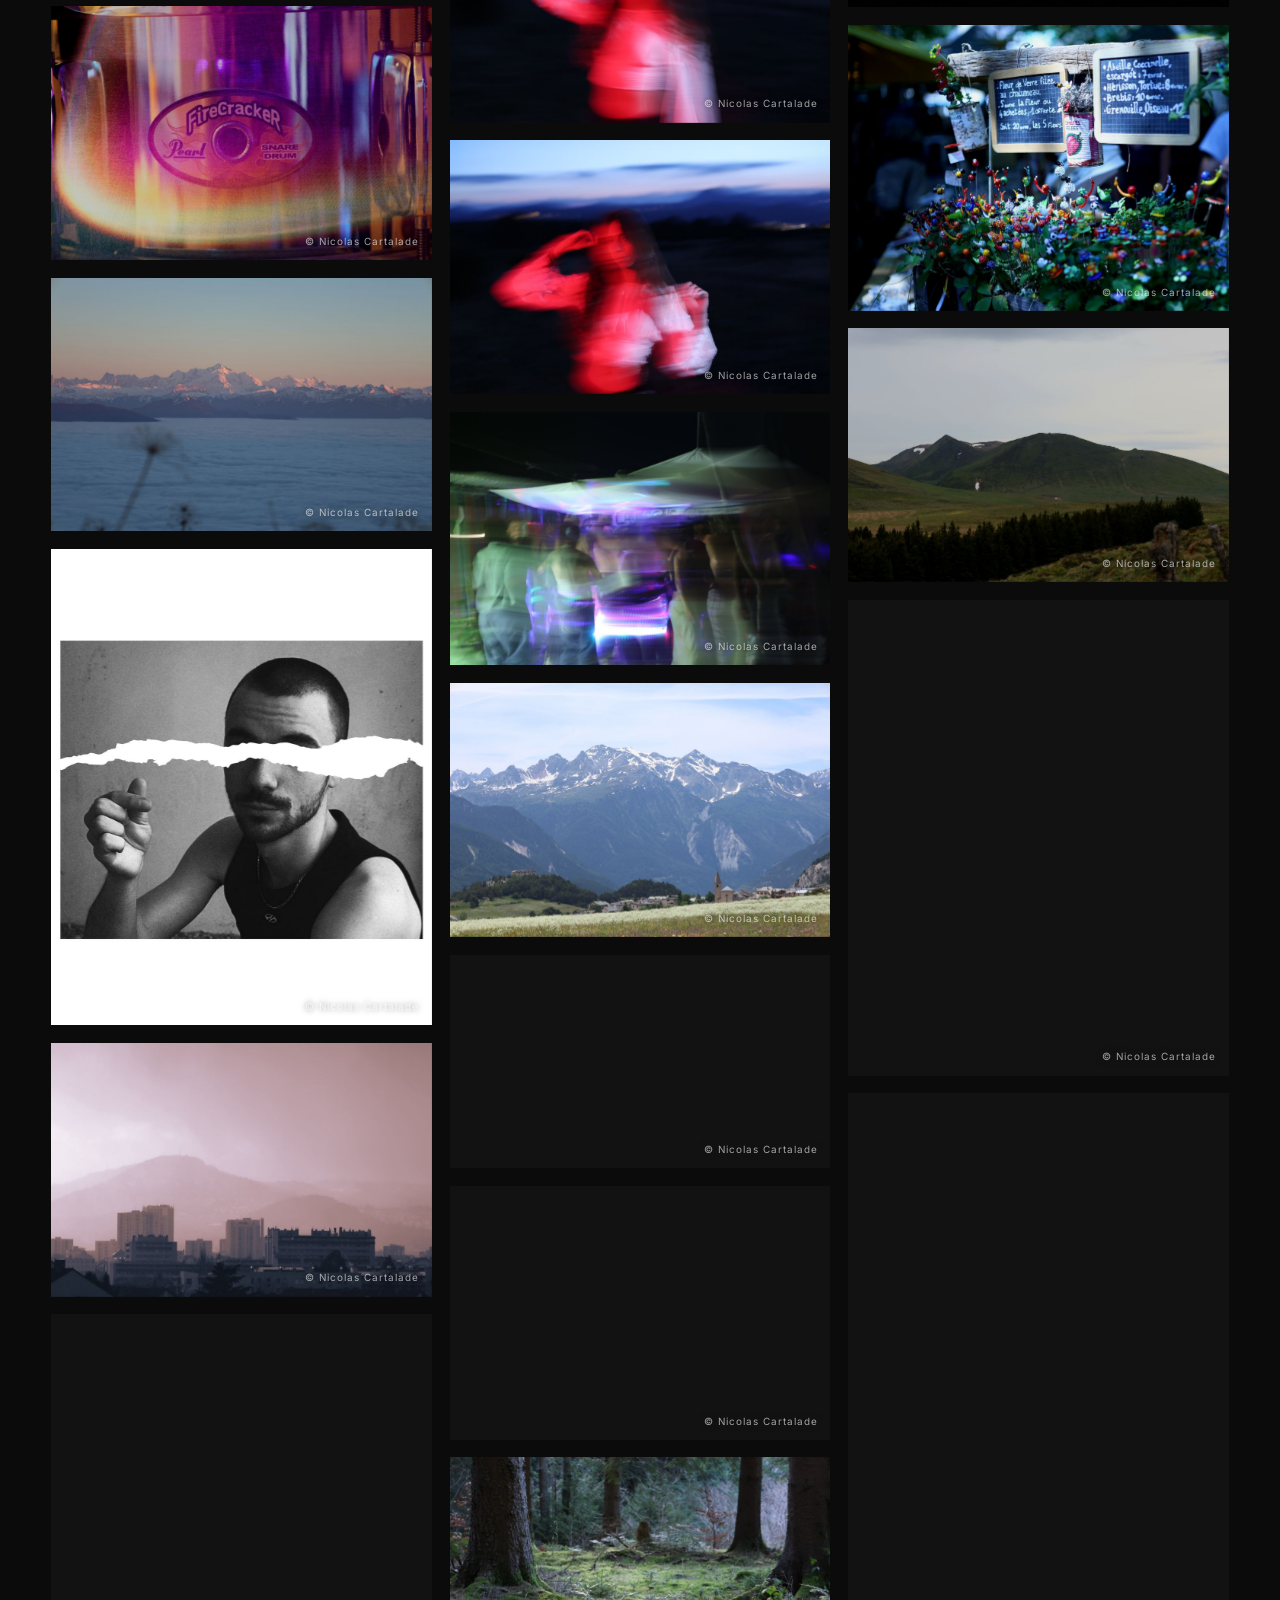
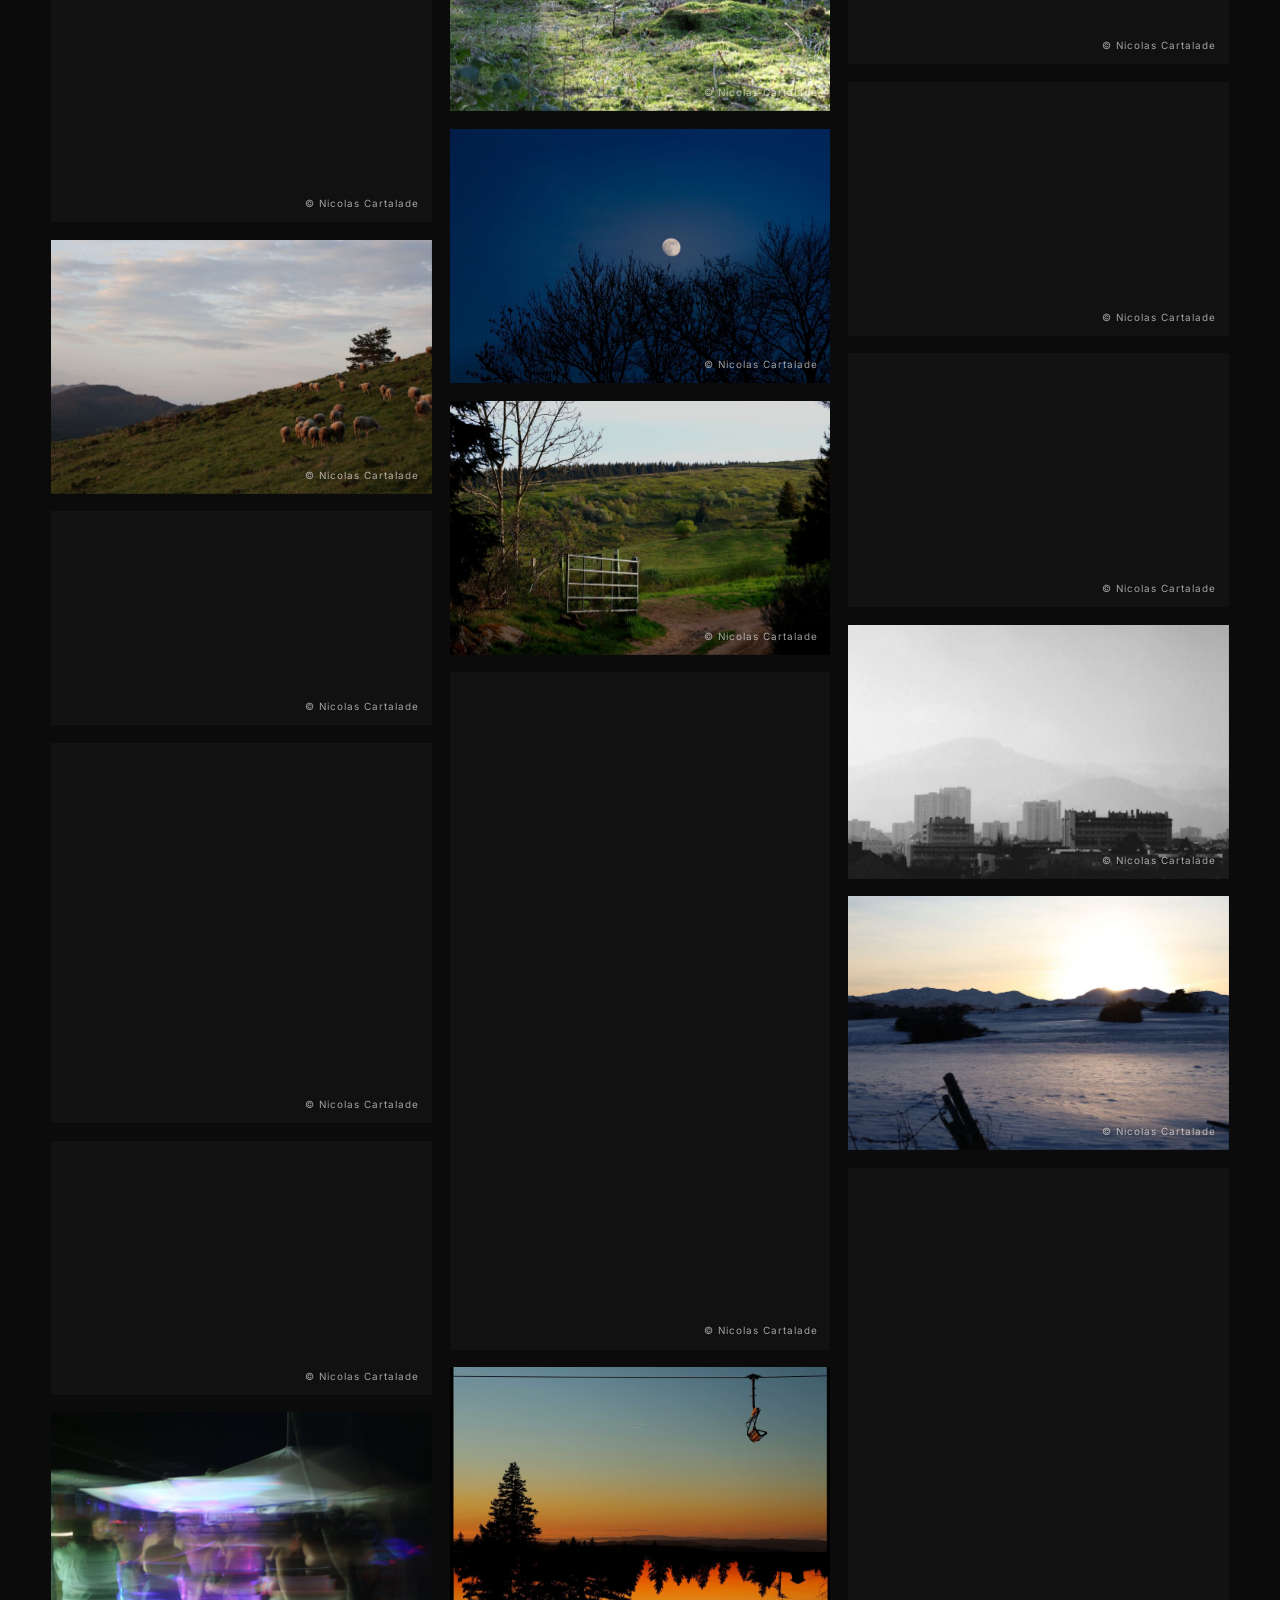
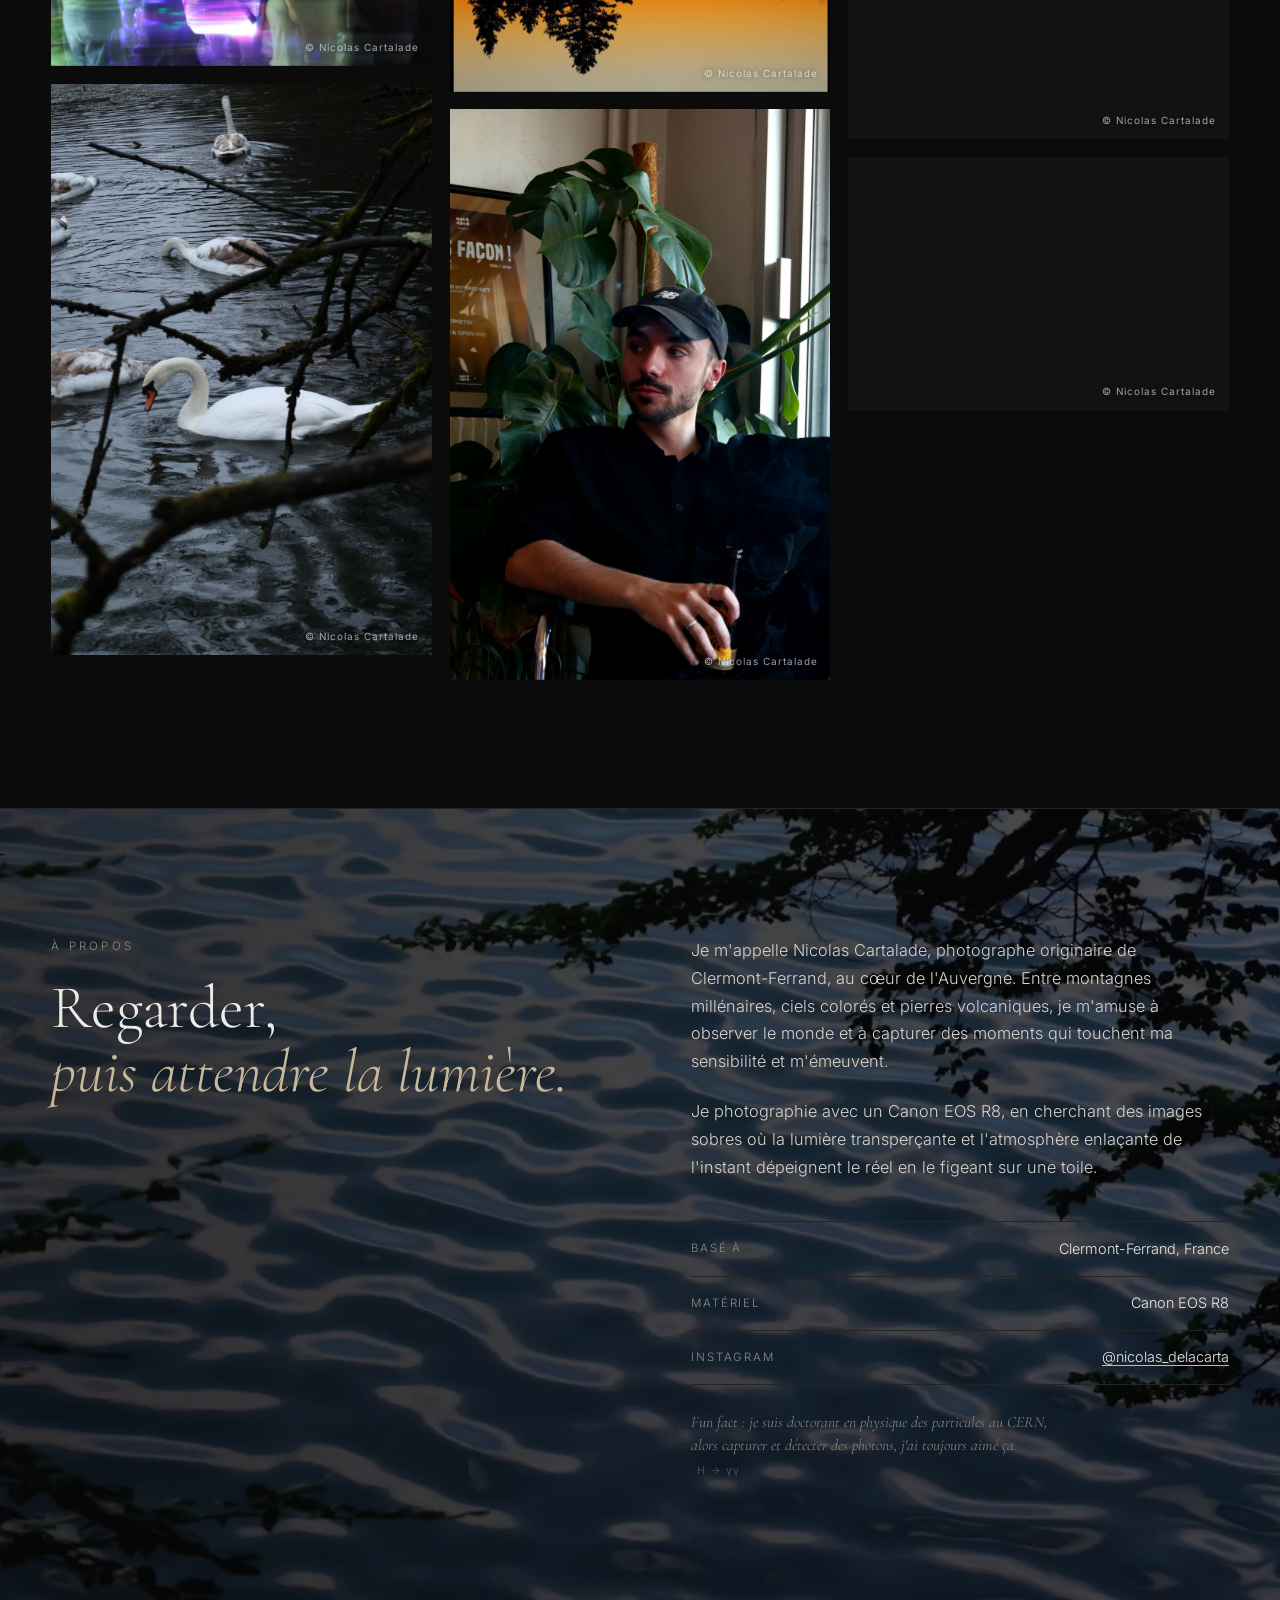
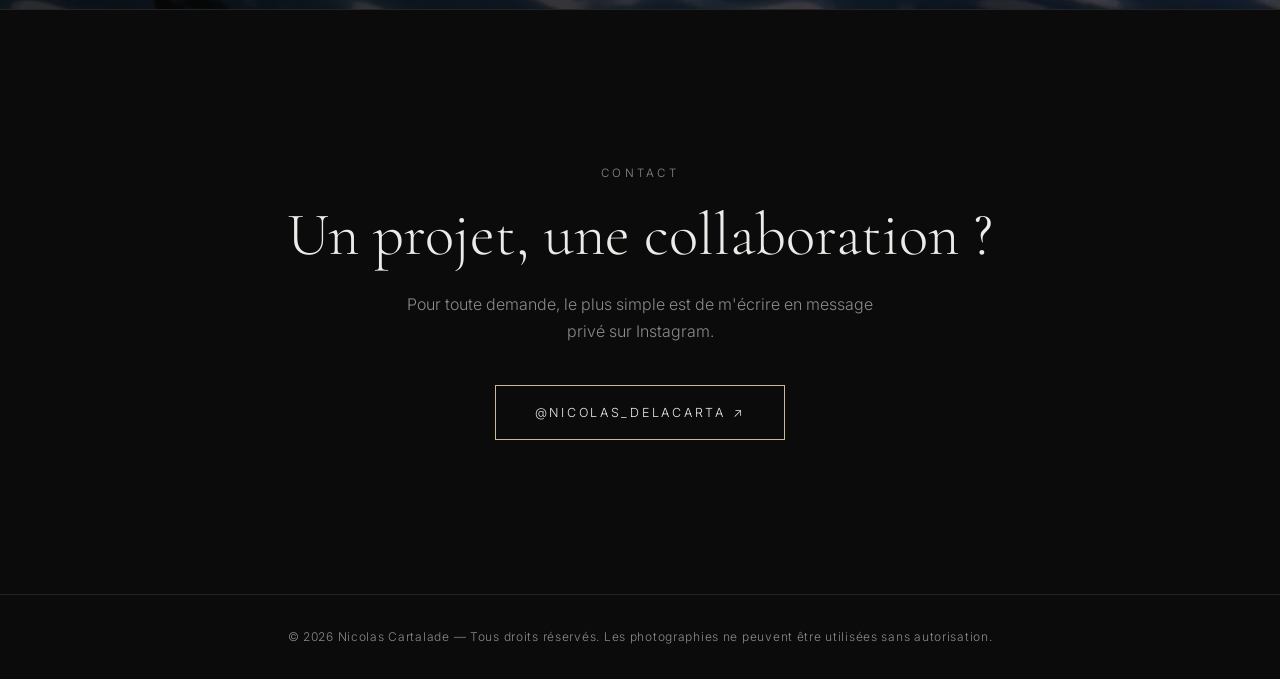
==== commit 44ae9702: "Favicon, image de partage et nom du site (Nicolas Cartalade) Co-Authored-By: Claude Sonnet 5.5 <nore" ====
--- a/index.html
+++ b/index.html
@@ -11,6 +11,16 @@
   <link rel="alternate" hreflang="fr" href="https://nicolascartalade.github.io/Le_Livre/">
   <link rel="alternate" hreflang="en" href="https://nicolascartalade.github.io/Le_Livre/en/">
   <link rel="alternate" hreflang="x-default" href="https://nicolascartalade.github.io/Le_Livre/">
+  <link rel="icon" href="icons/favicon.ico" sizes="48x48">
+  <link rel="icon" type="image/png" sizes="48x48" href="icons/favicon-48.png">
+  <link rel="icon" type="image/png" sizes="96x96" href="icons/favicon-96.png">
+  <link rel="icon" type="image/png" sizes="192x192" href="icons/favicon-192.png">
+  <link rel="apple-touch-icon" href="icons/apple-touch-icon.png">
+  <meta property="og:site_name" content="Nicolas Cartalade">
+  <meta property="og:url" content="https://nicolascartalade.github.io/Le_Livre/">
+  <meta property="og:image" content="https://nicolascartalade.github.io/Le_Livre/icons/og-image.jpg">
+  <meta name="twitter:card" content="summary_large_image">
+  <script type="application/ld+json">{"@context":"https://schema.org","@type":"WebSite","name":"Nicolas Cartalade","alternateName":"Nicolas Cartalade Photographe","url":"https://nicolascartalade.github.io/Le_Livre/"}</script>
   <meta property="og:title" content="Nicolas Cartalade — Photographe">
   <meta property="og:description" content="Portfolio photographique · Clermont-Ferrand, Auvergne">
   <meta property="og:type" content="website">
@@ -18,7 +28,7 @@
   <link rel="preconnect" href="https://fonts.googleapis.com">
   <link rel="preconnect" href="https://fonts.gstatic.com" crossorigin>
   <link href="https://fonts.googleapis.com/css2?family=Cormorant+Garamond:ital,wght@0,300;0,400;0,500;1,300;1,400&family=Inter:wght@300;400;500&display=swap" rel="stylesheet">
-  <link rel="stylesheet" href="style.css?v=23">
+  <link rel="stylesheet" href="style.css?v=24">
 </head>
 <body>
 
@@ -102,8 +112,8 @@
     <button class="lb-nav lb-next" id="lbNext" aria-label="Photo suivante">→</button>
   </div>
 
-  <script src="photos.js?v=23"></script>
-  <script src="script.js?v=23"></script>
+  <script src="photos.js?v=24"></script>
+  <script src="script.js?v=24"></script>
   <script data-goatcounter="https://blueskyll.goatcounter.com/count" async src="https://gc.zgo.at/count.js"></script>
 </body>
 </html>
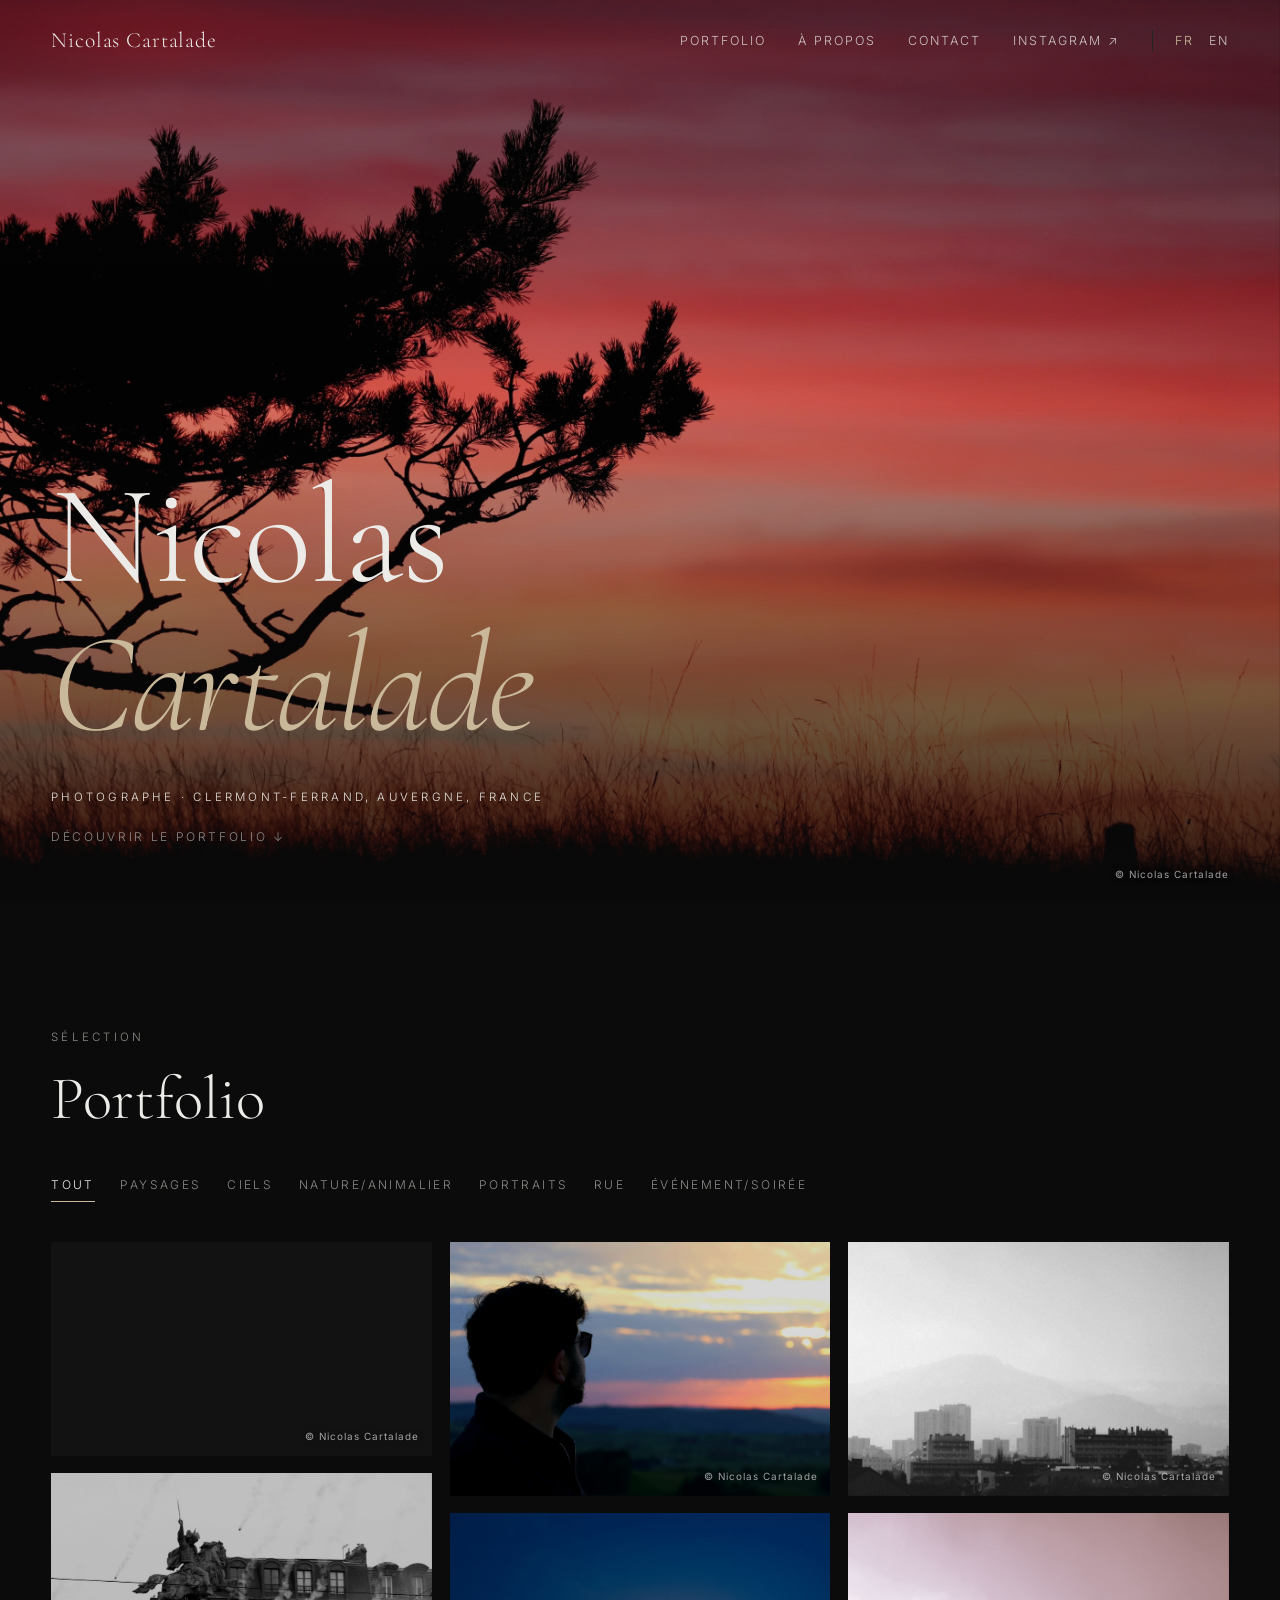
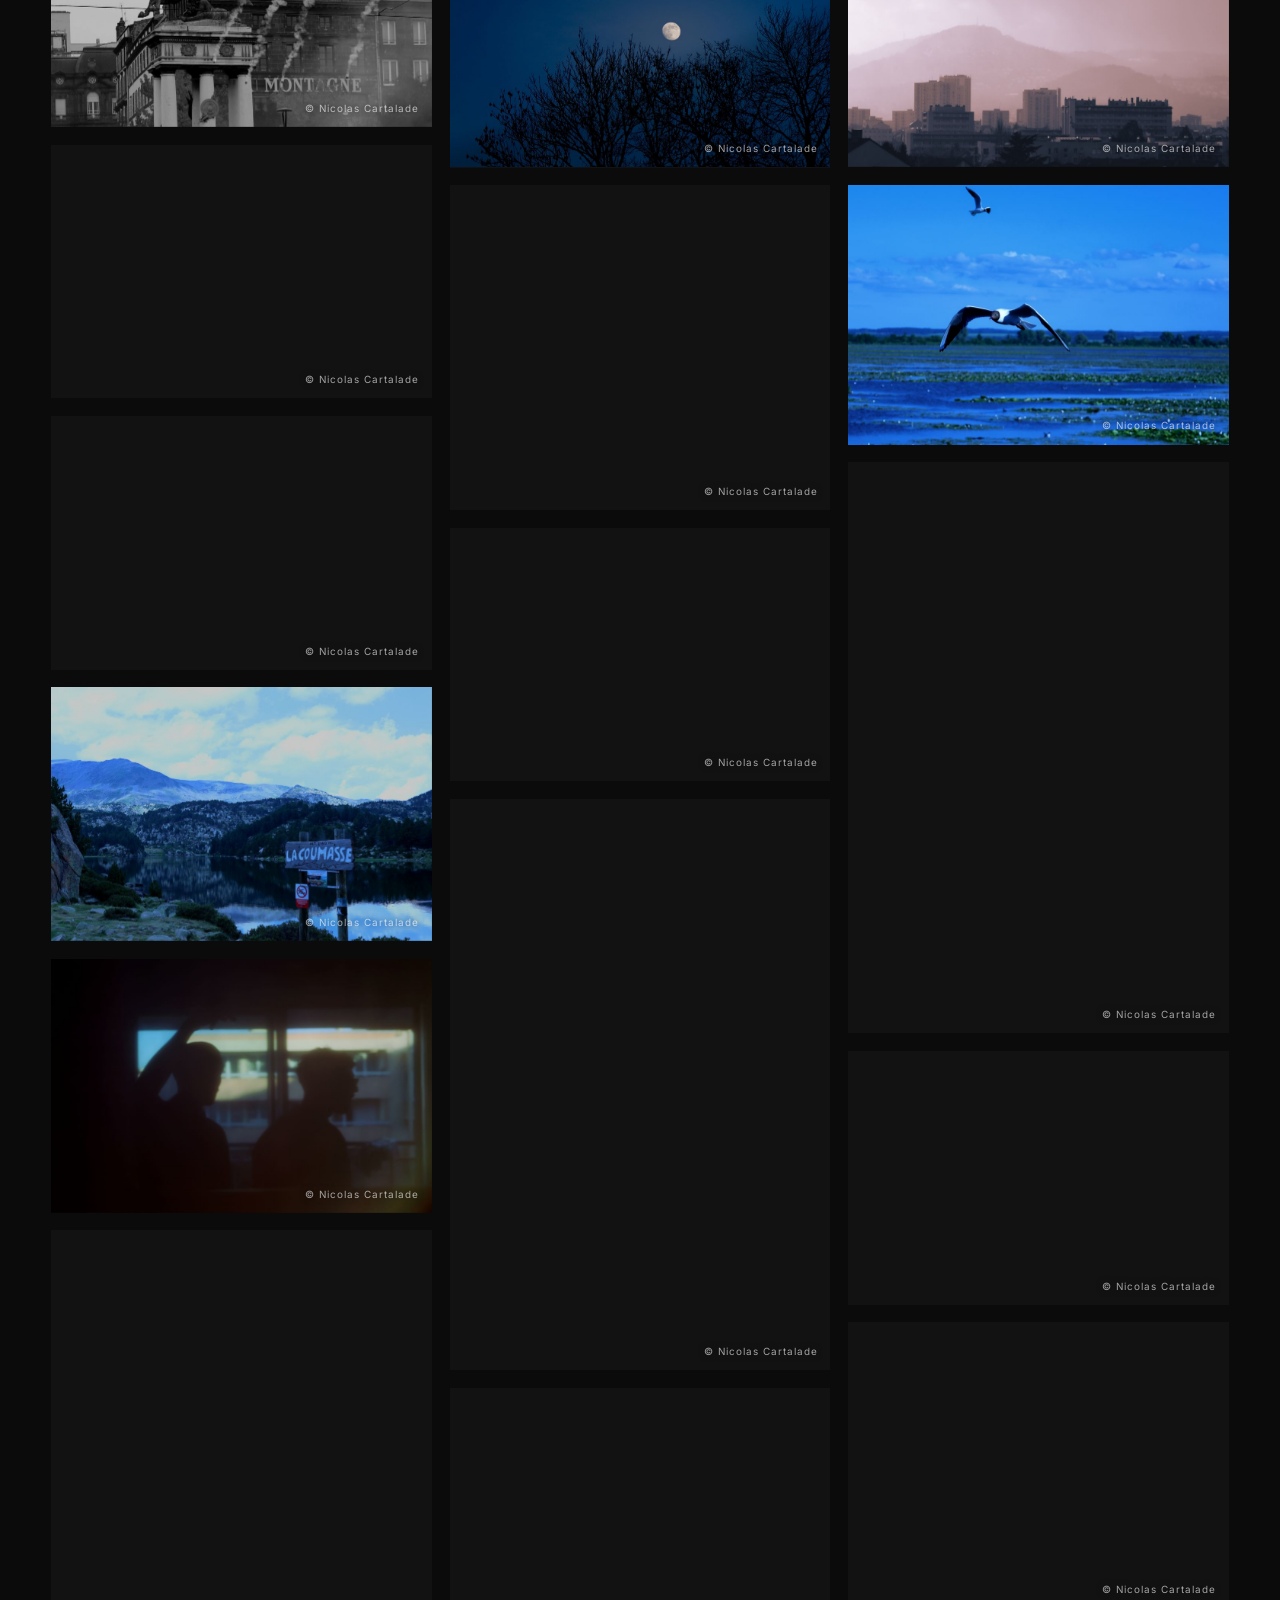
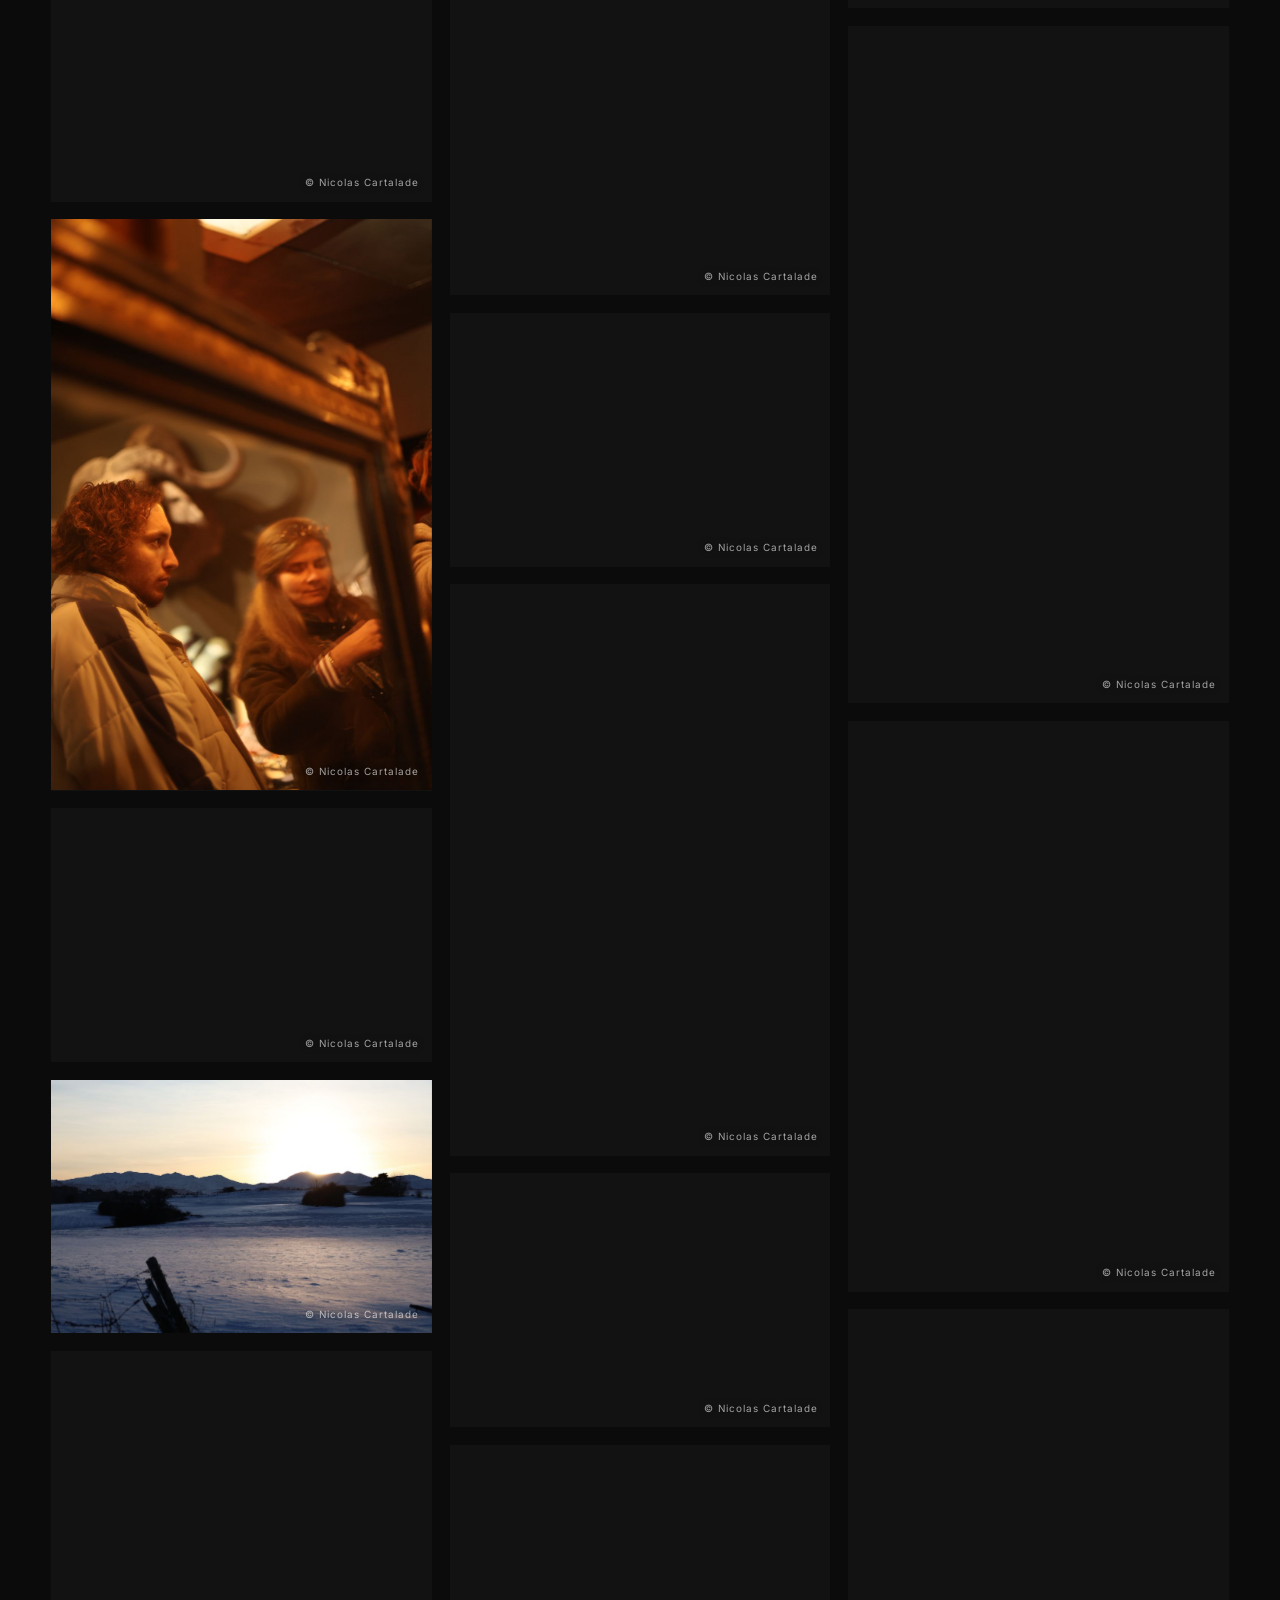
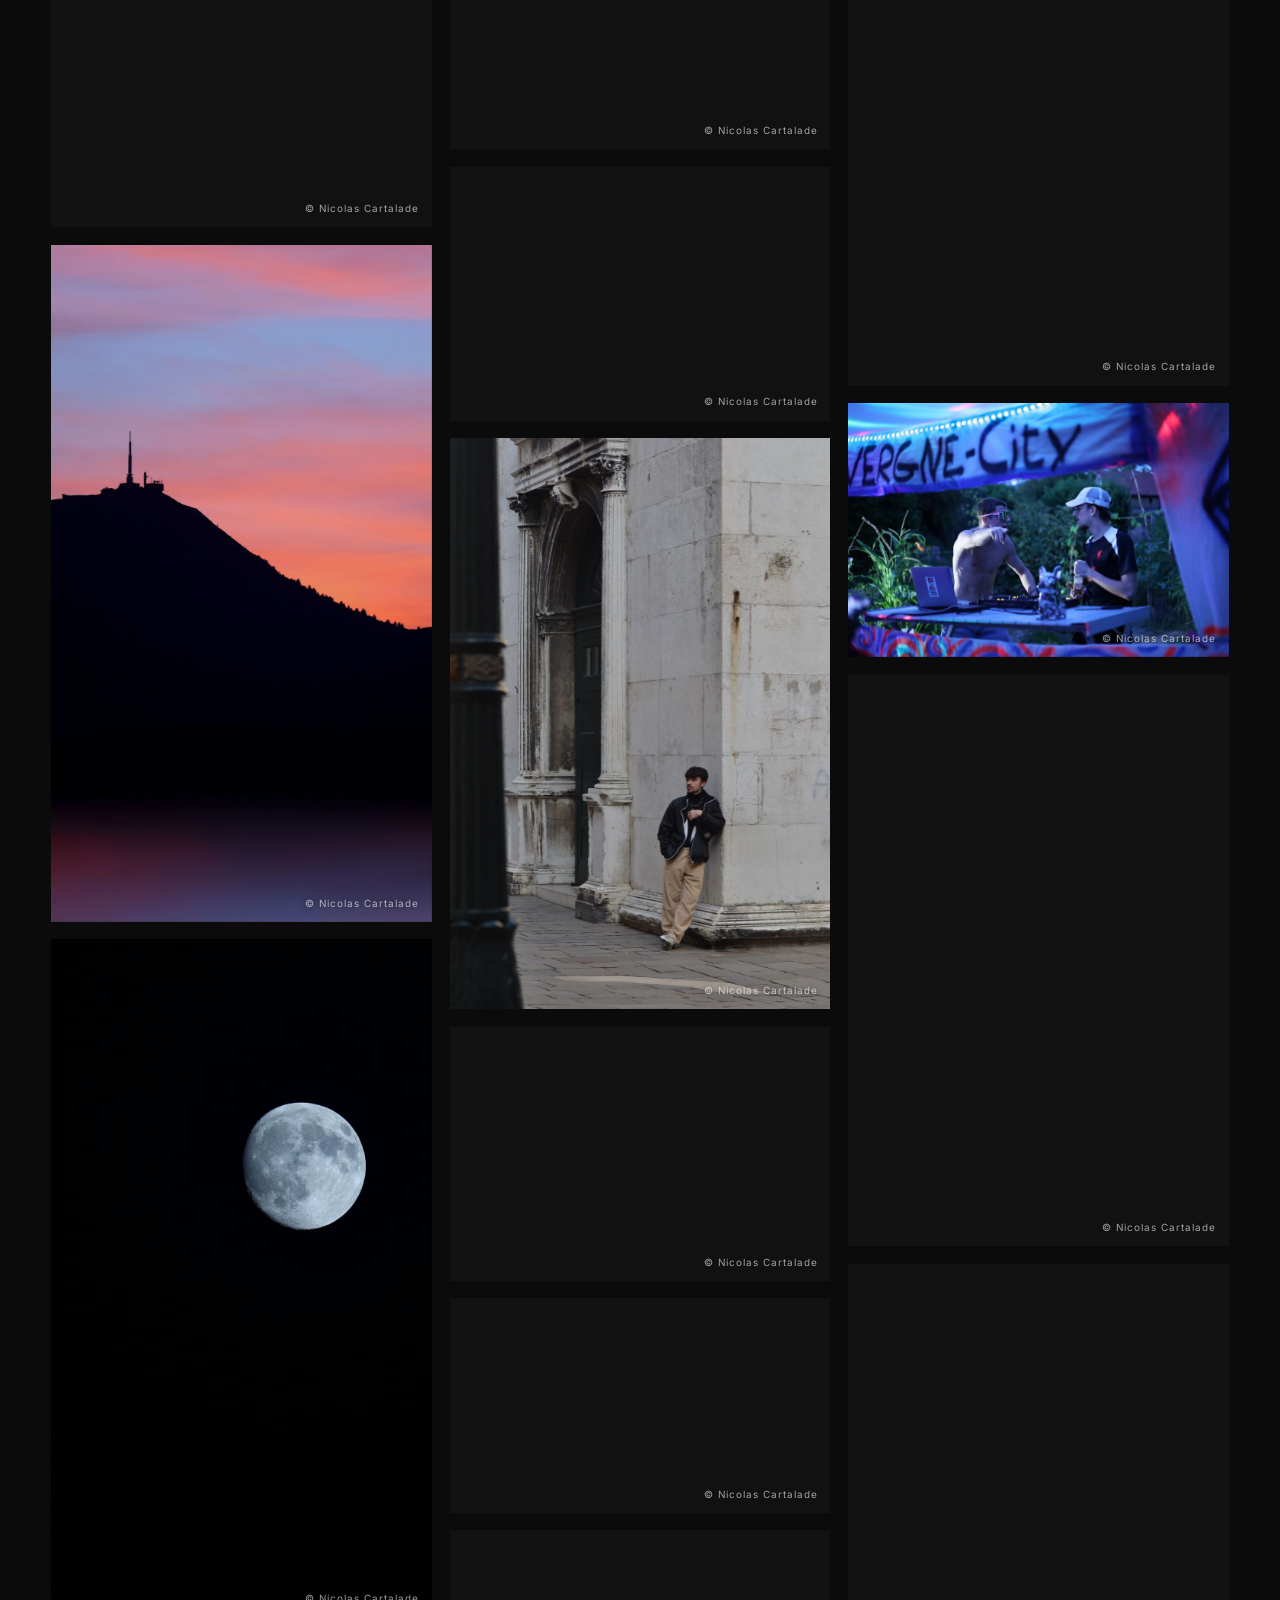
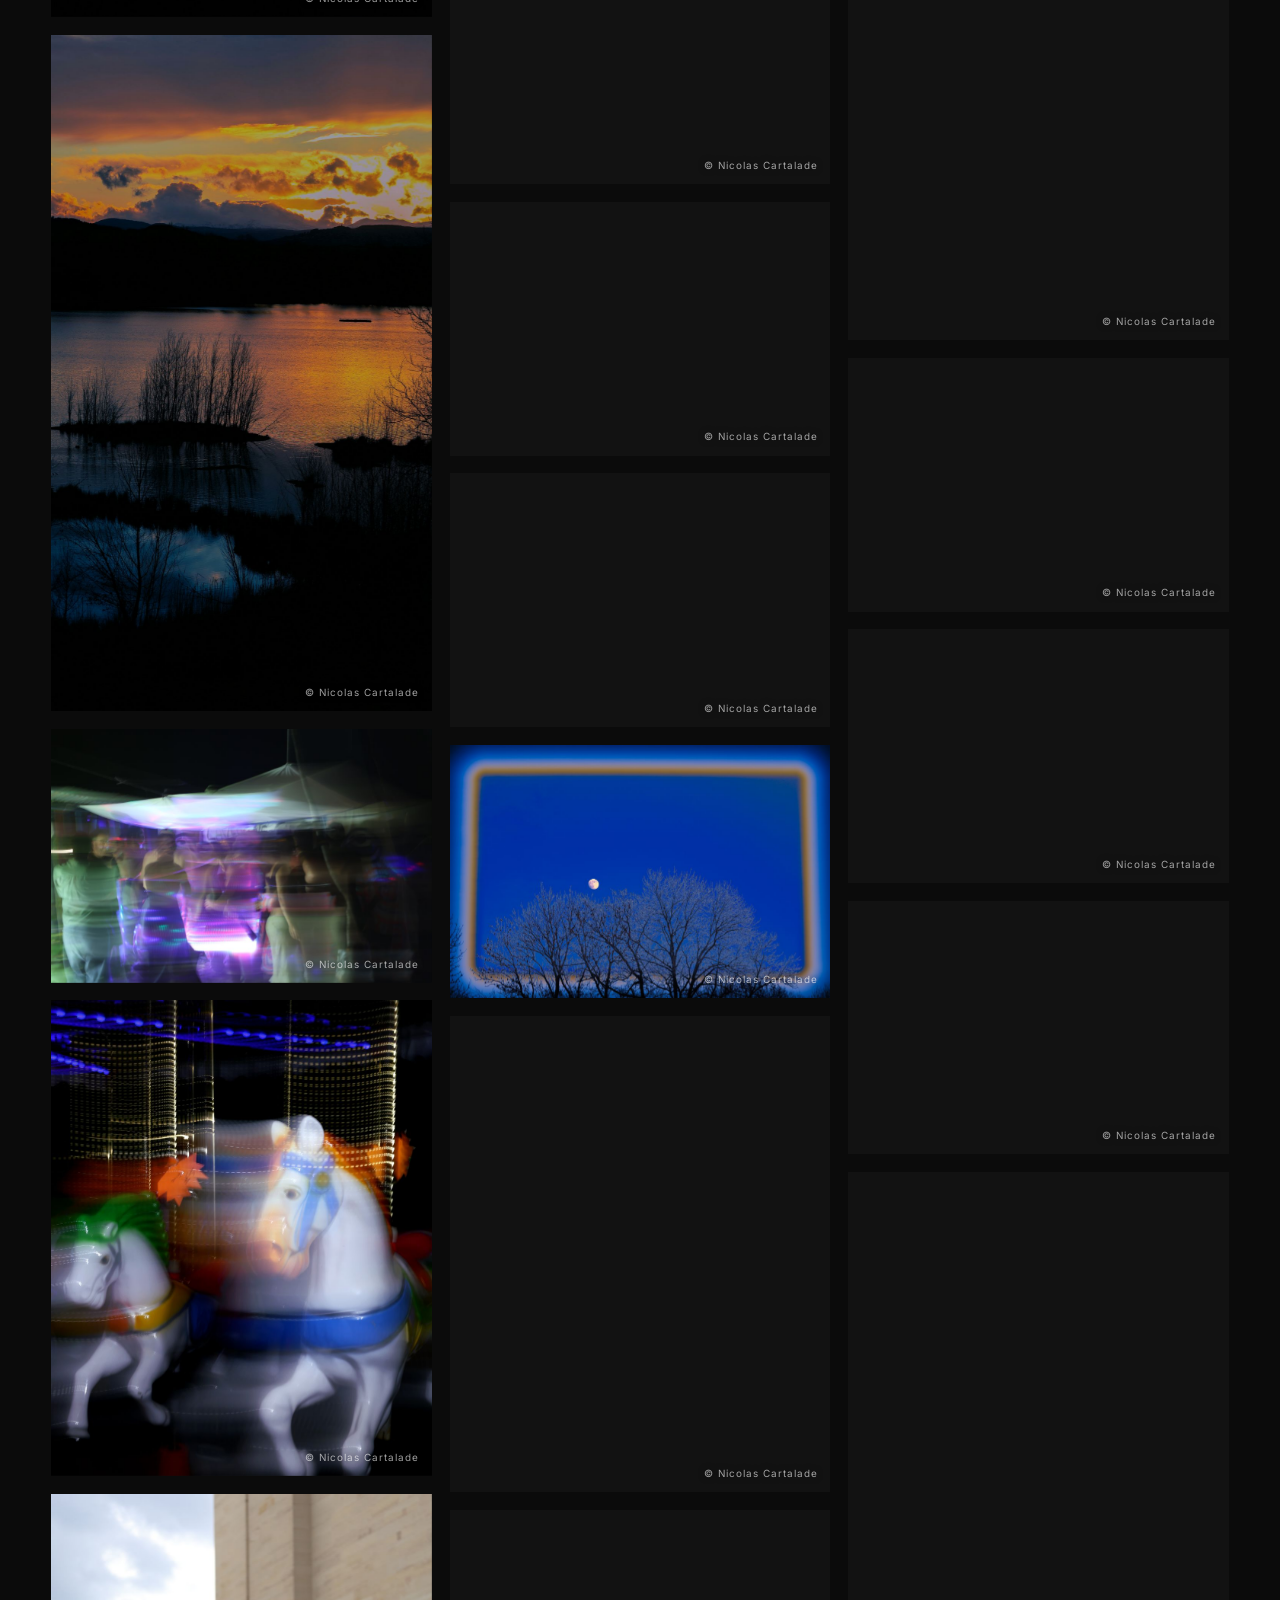
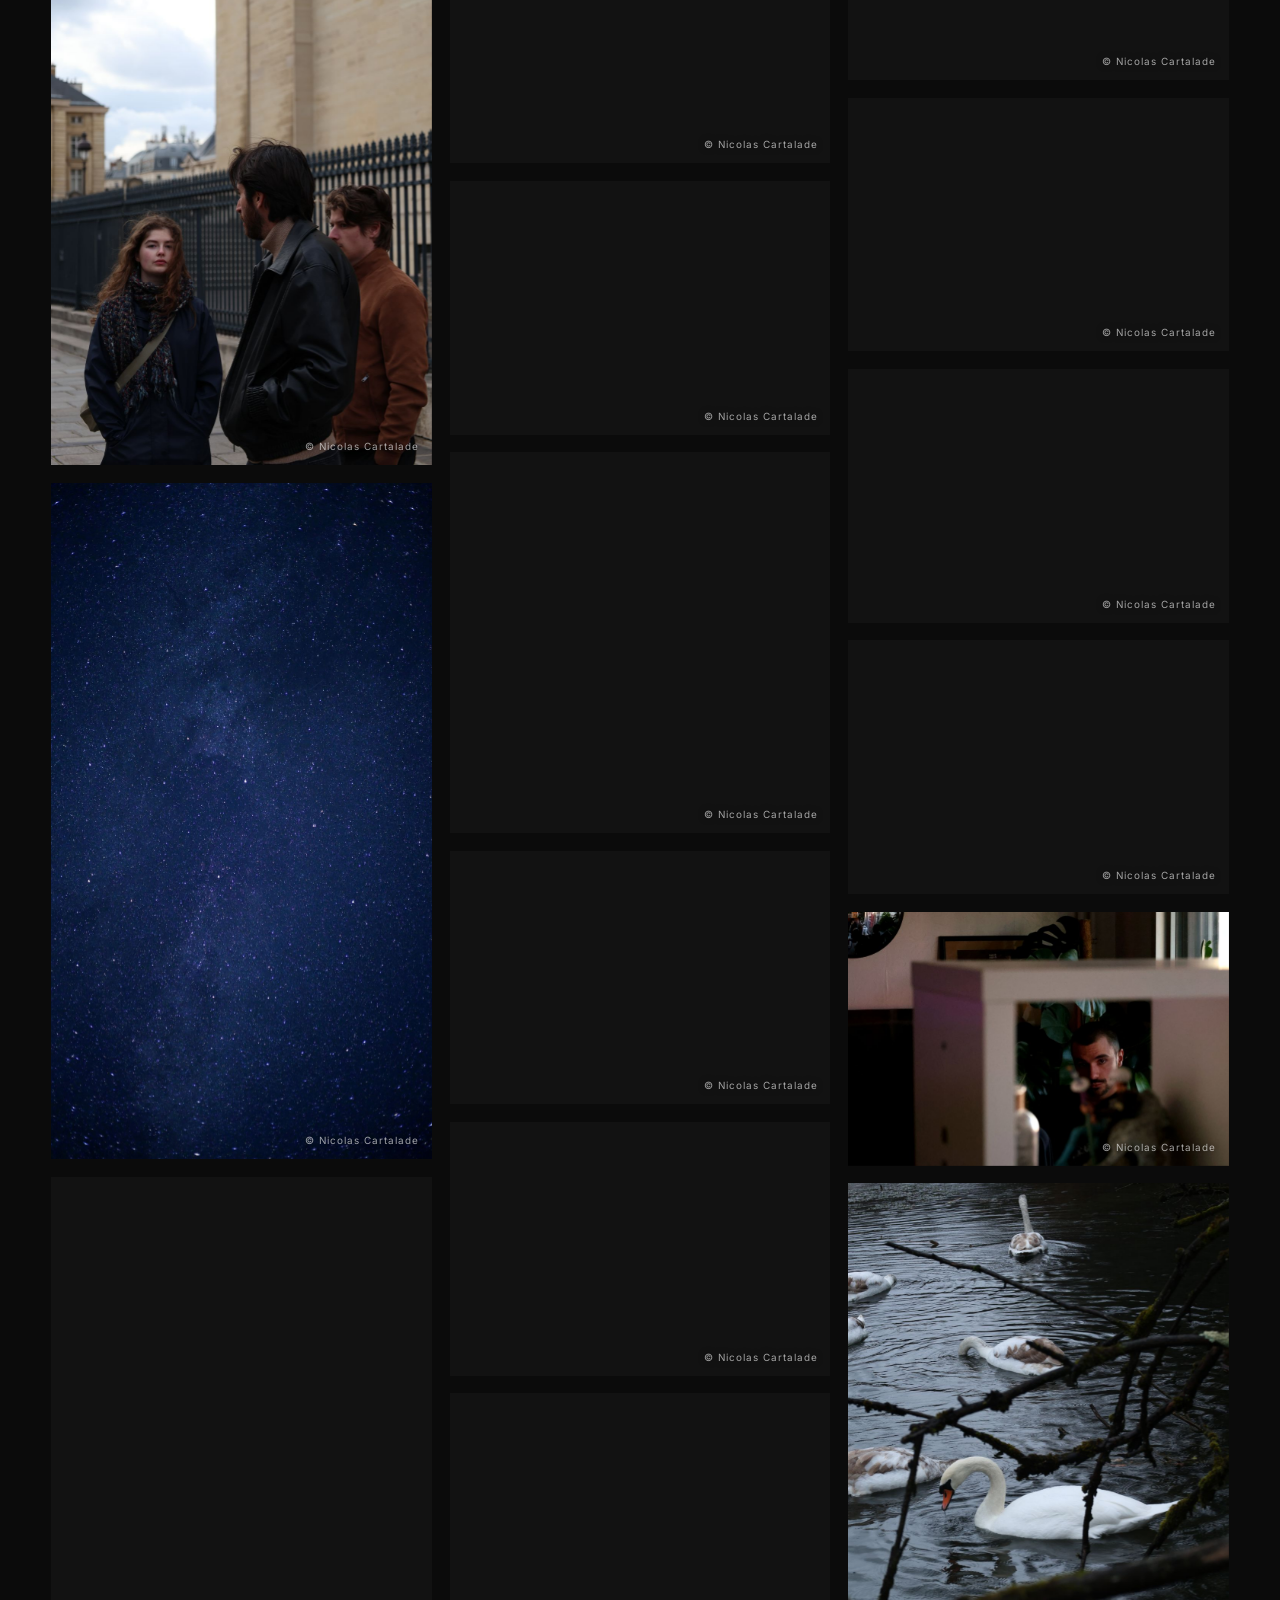
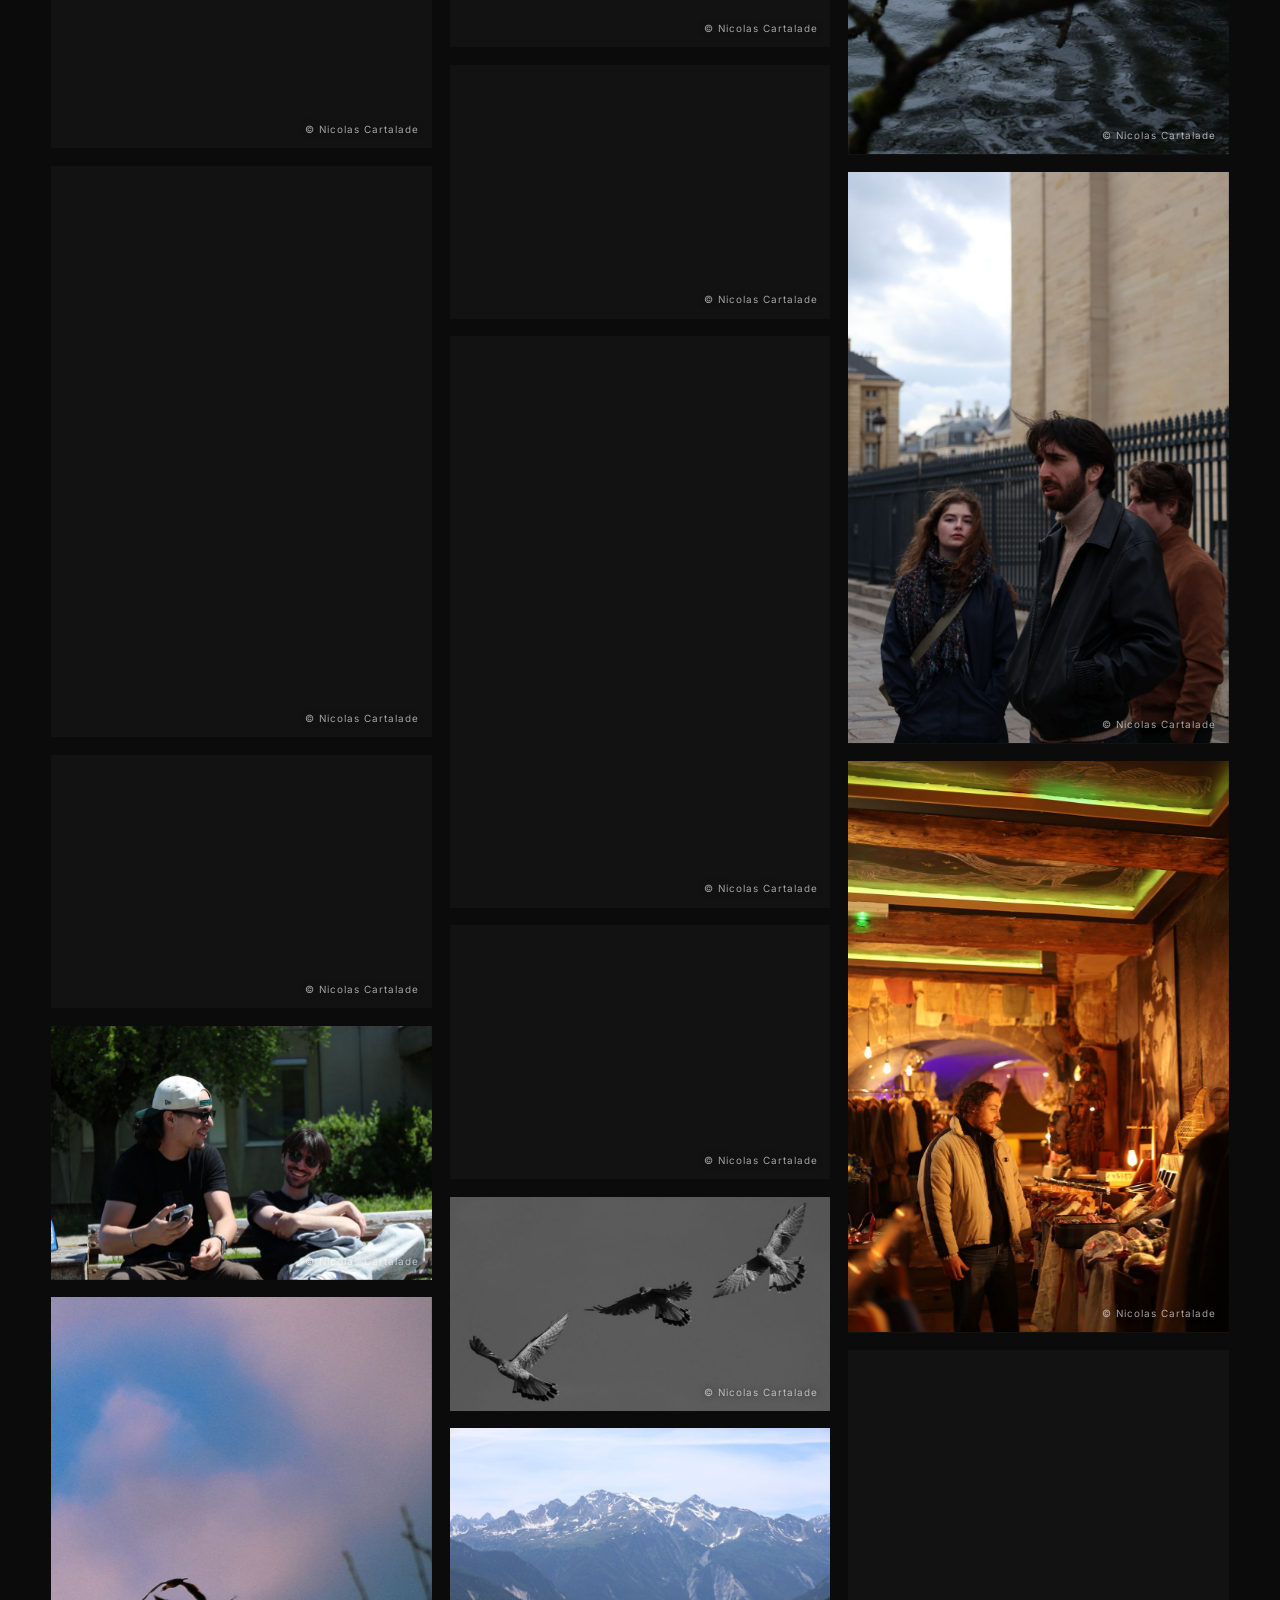
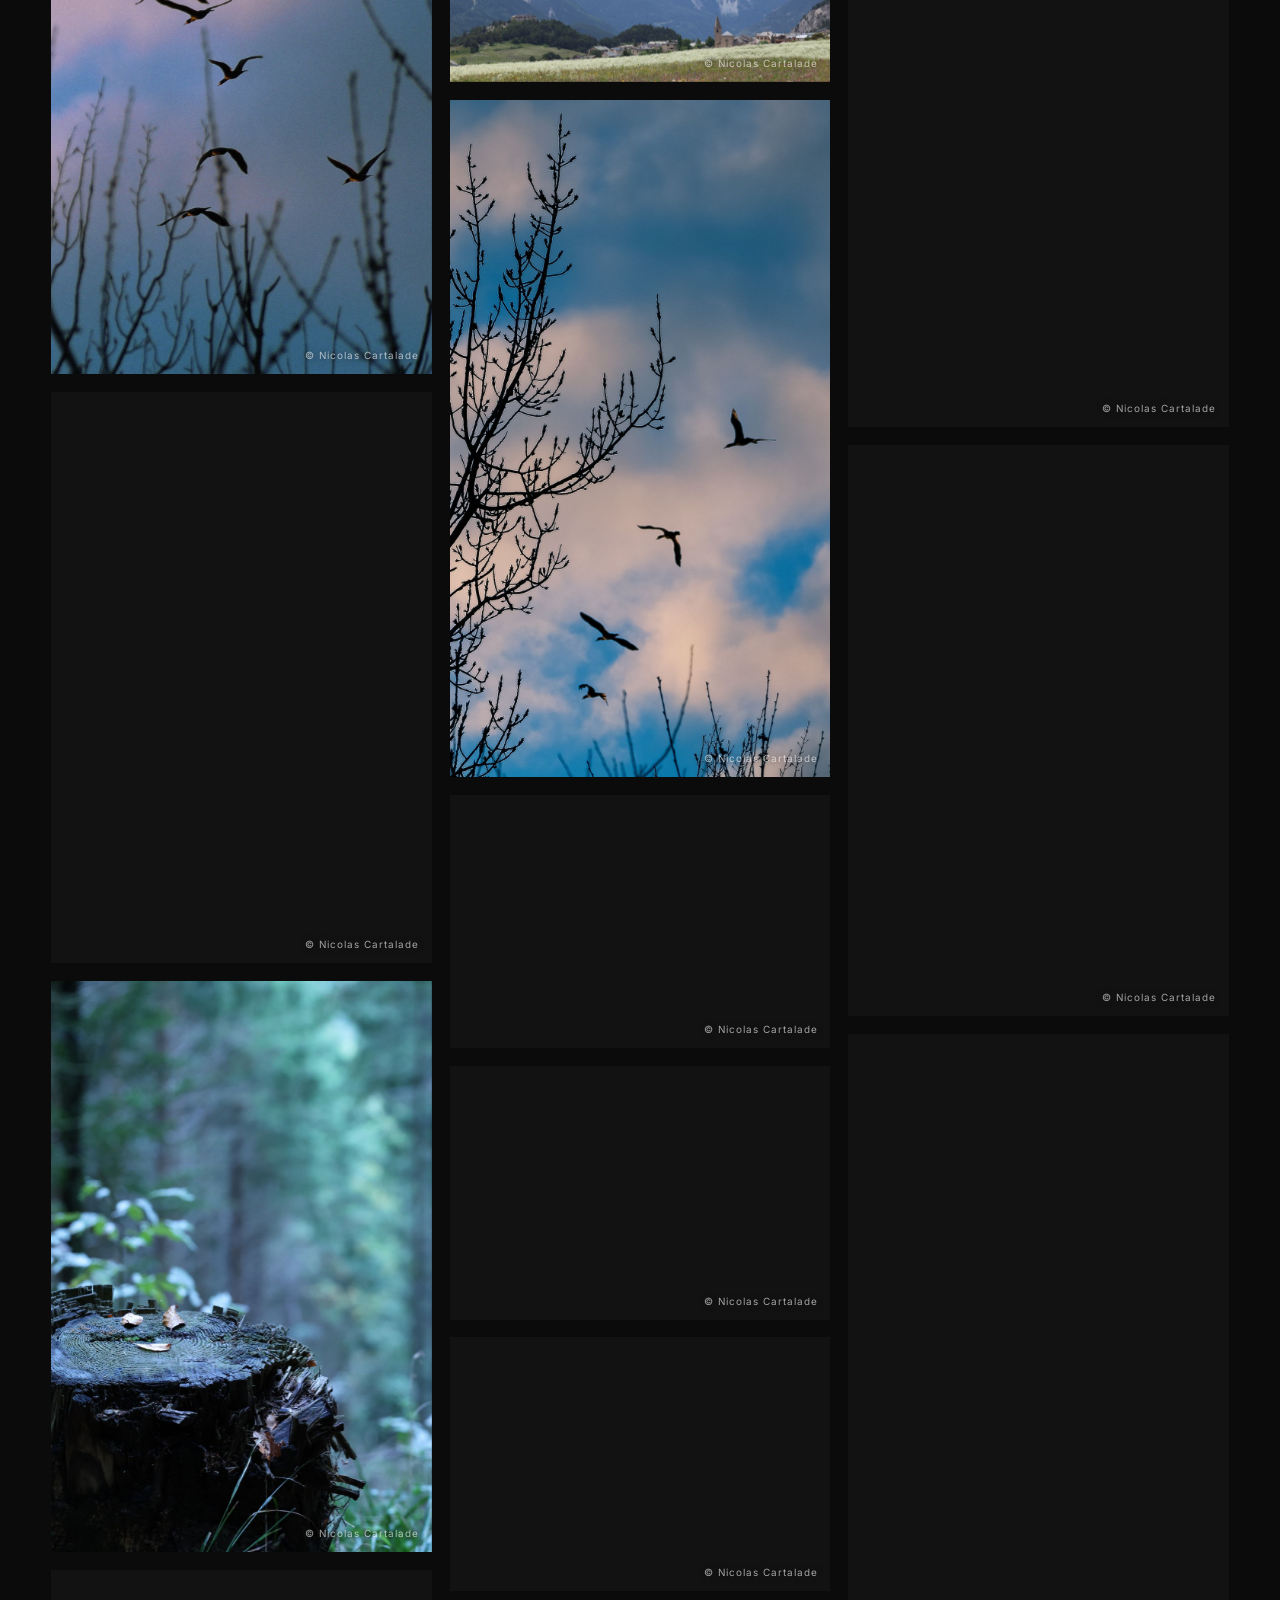
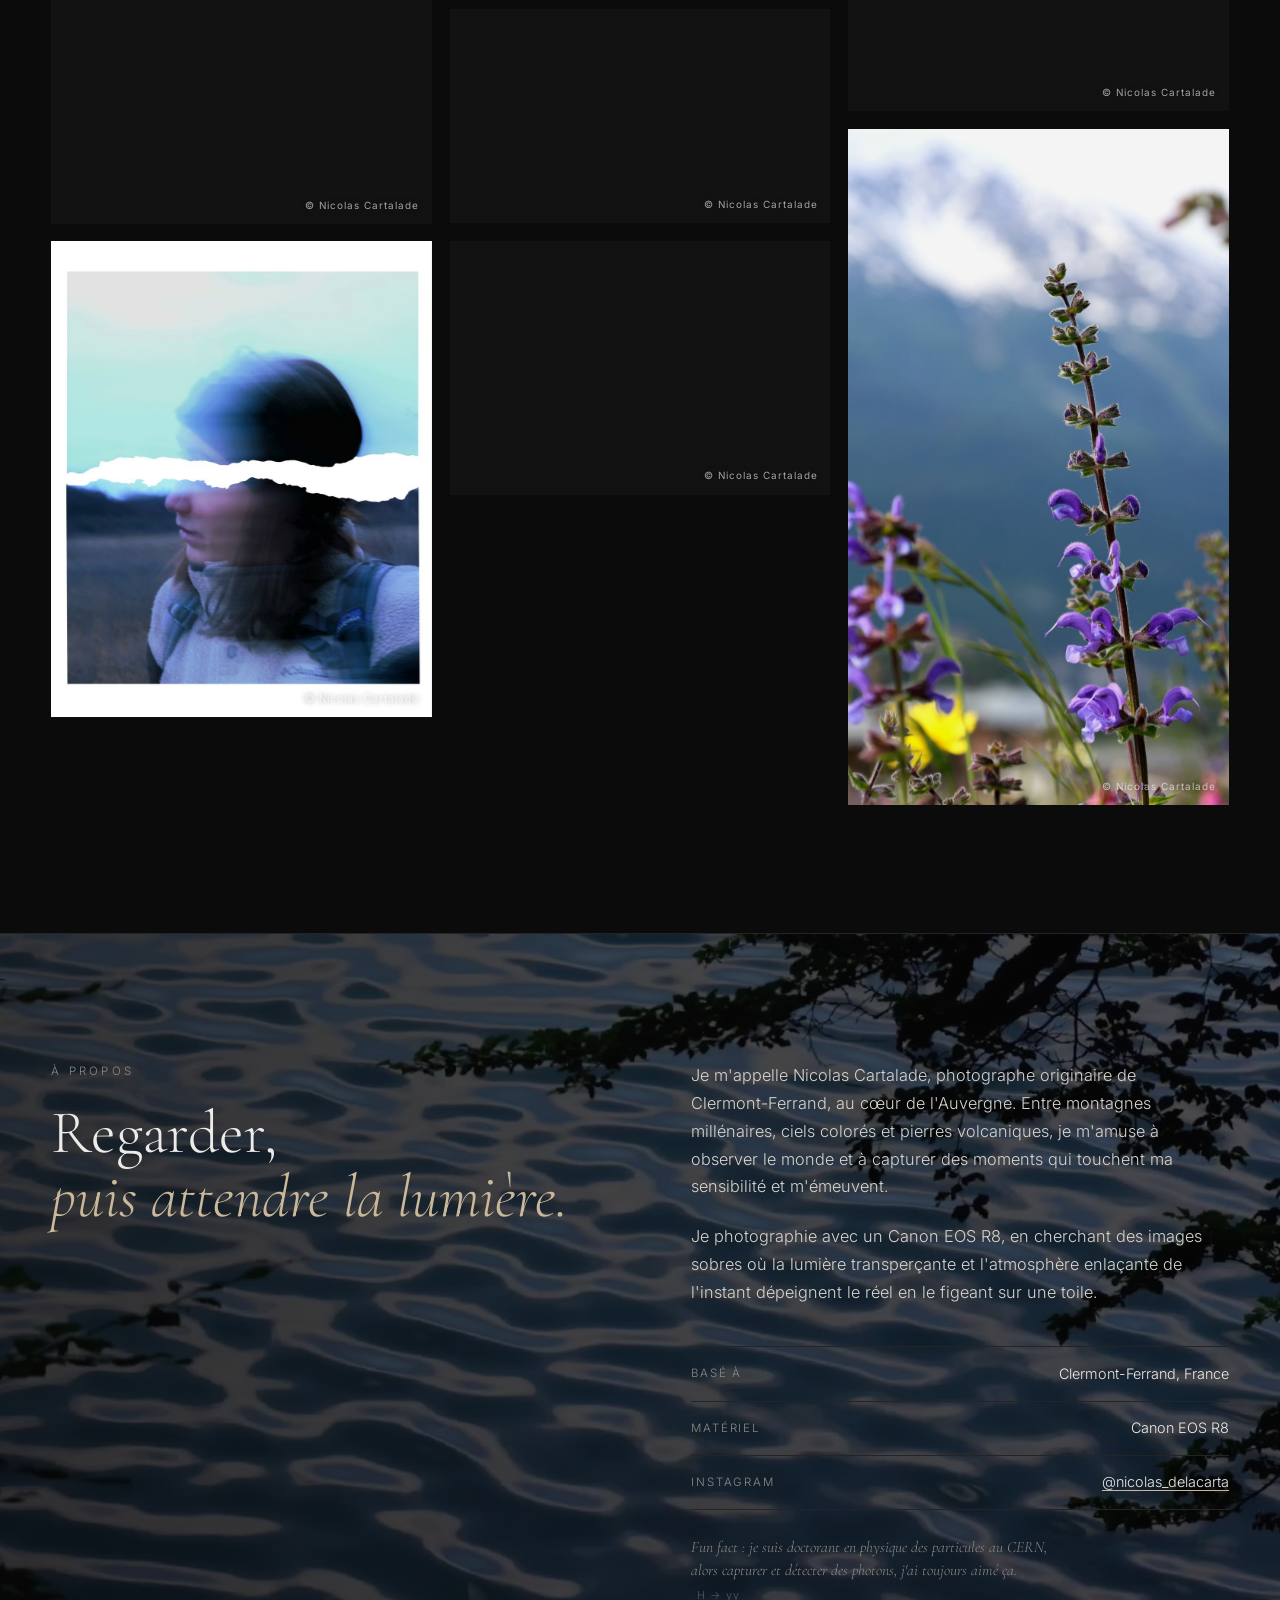
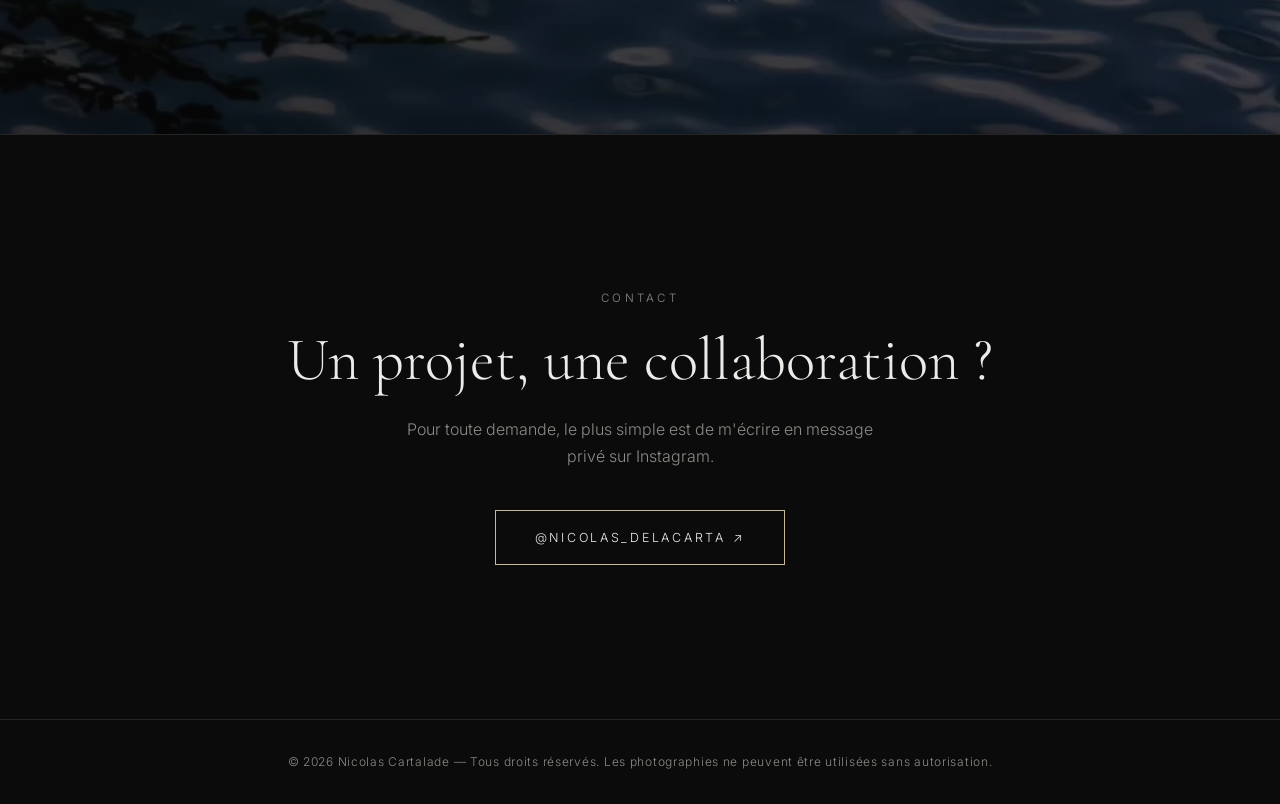
==== commit 4dd6326a: "Ajout : Vercingétorix sous les fumigènes (Rue) Co-Authored-By: Claude Sonnet 5.5 <noreply@anthropic." ====
--- a/index.html
+++ b/index.html
@@ -28,7 +28,7 @@
   <link rel="preconnect" href="https://fonts.googleapis.com">
   <link rel="preconnect" href="https://fonts.gstatic.com" crossorigin>
   <link href="https://fonts.googleapis.com/css2?family=Cormorant+Garamond:ital,wght@0,300;0,400;0,500;1,300;1,400&family=Inter:wght@300;400;500&display=swap" rel="stylesheet">
-  <link rel="stylesheet" href="style.css?v=24">
+  <link rel="stylesheet" href="style.css?v=25">
 </head>
 <body>
 
@@ -112,8 +112,8 @@
     <button class="lb-nav lb-next" id="lbNext" aria-label="Photo suivante">→</button>
   </div>
 
-  <script src="photos.js?v=24"></script>
-  <script src="script.js?v=24"></script>
+  <script src="photos.js?v=25"></script>
+  <script src="script.js?v=25"></script>
   <script data-goatcounter="https://blueskyll.goatcounter.com/count" async src="https://gc.zgo.at/count.js"></script>
 </body>
 </html>
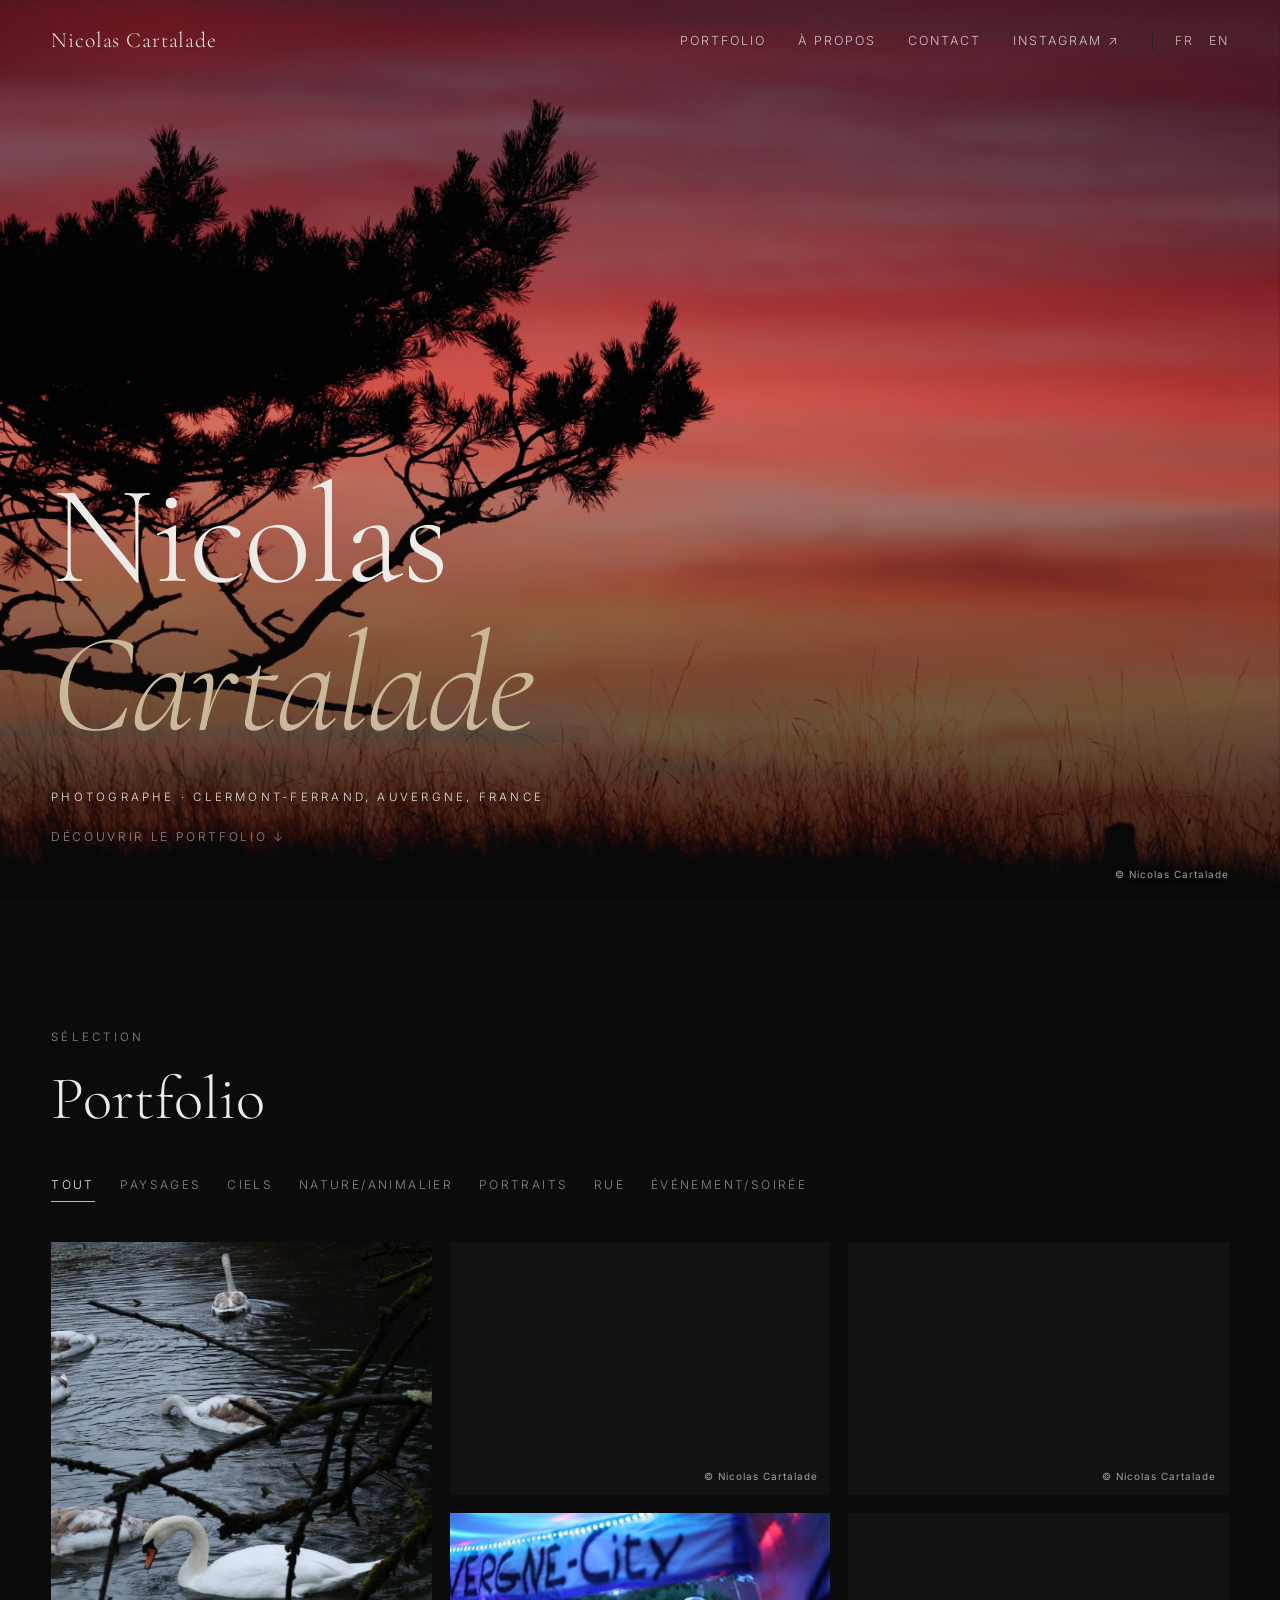
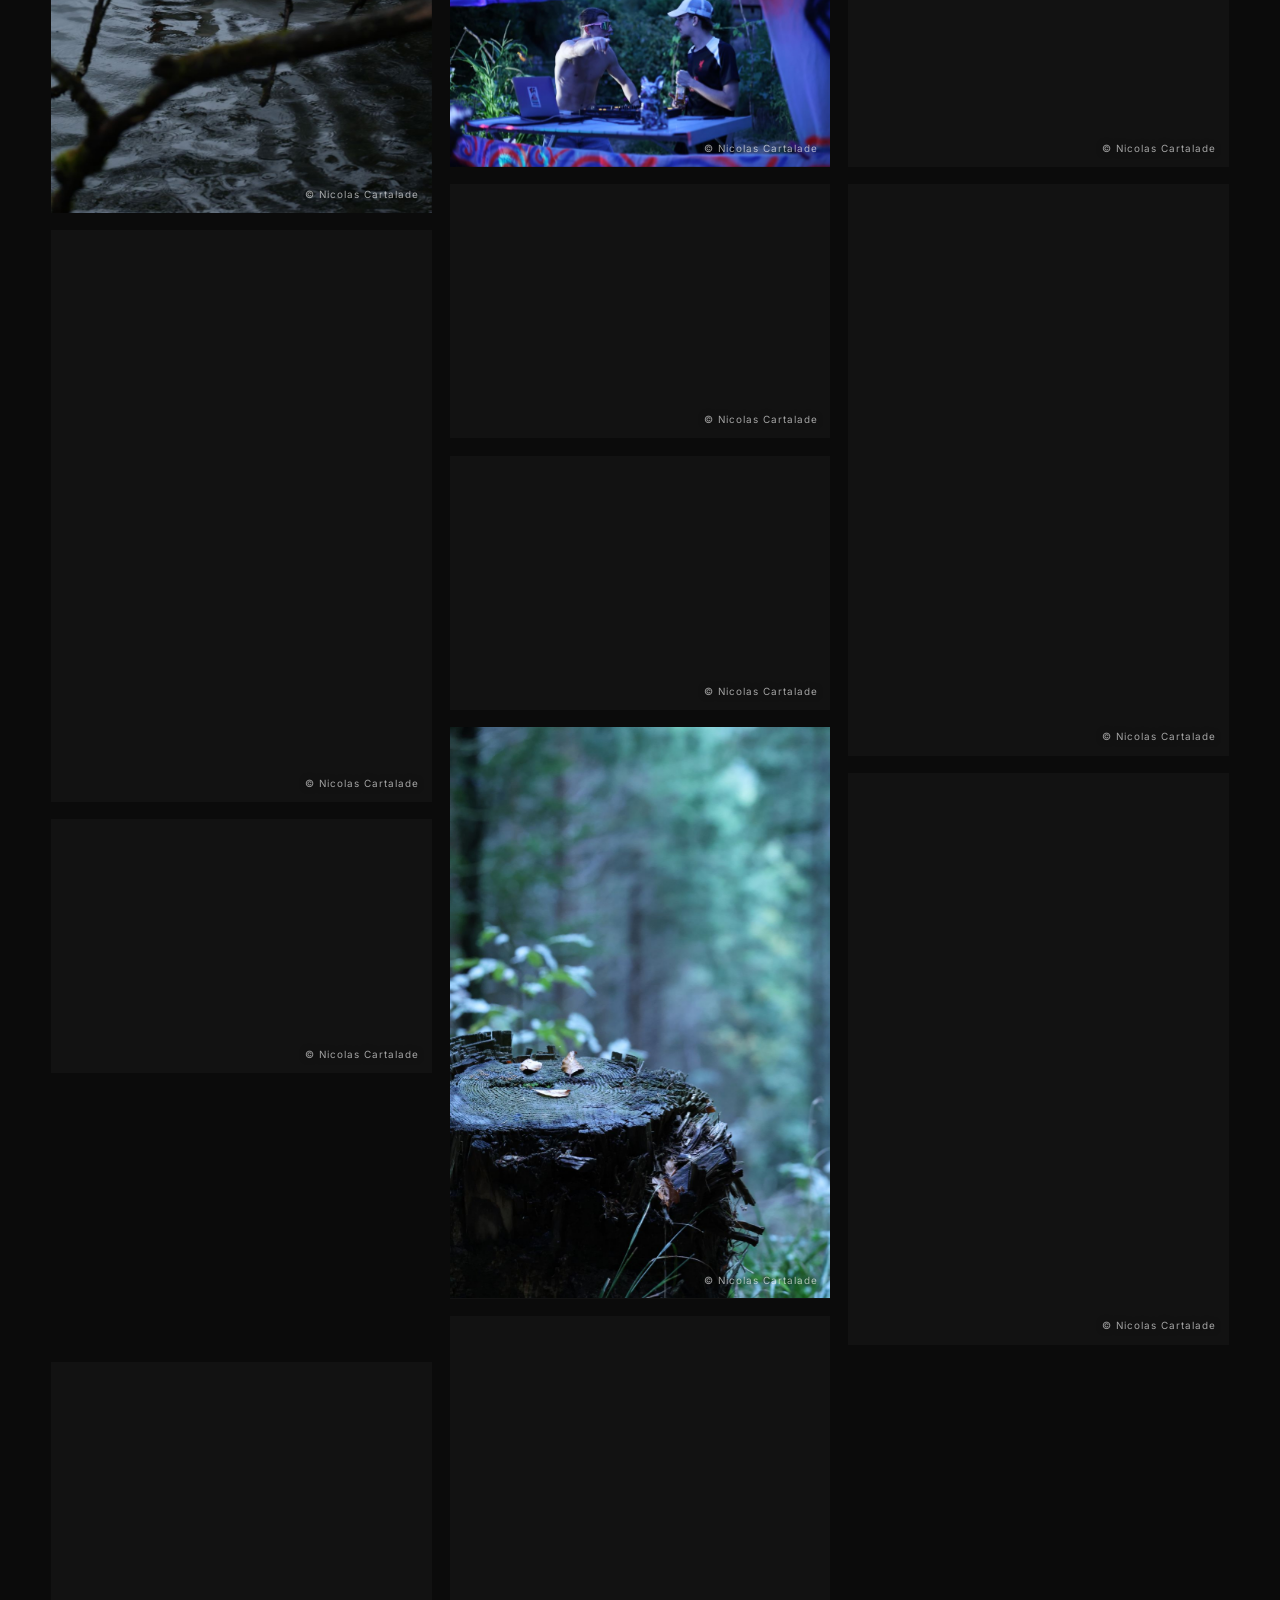
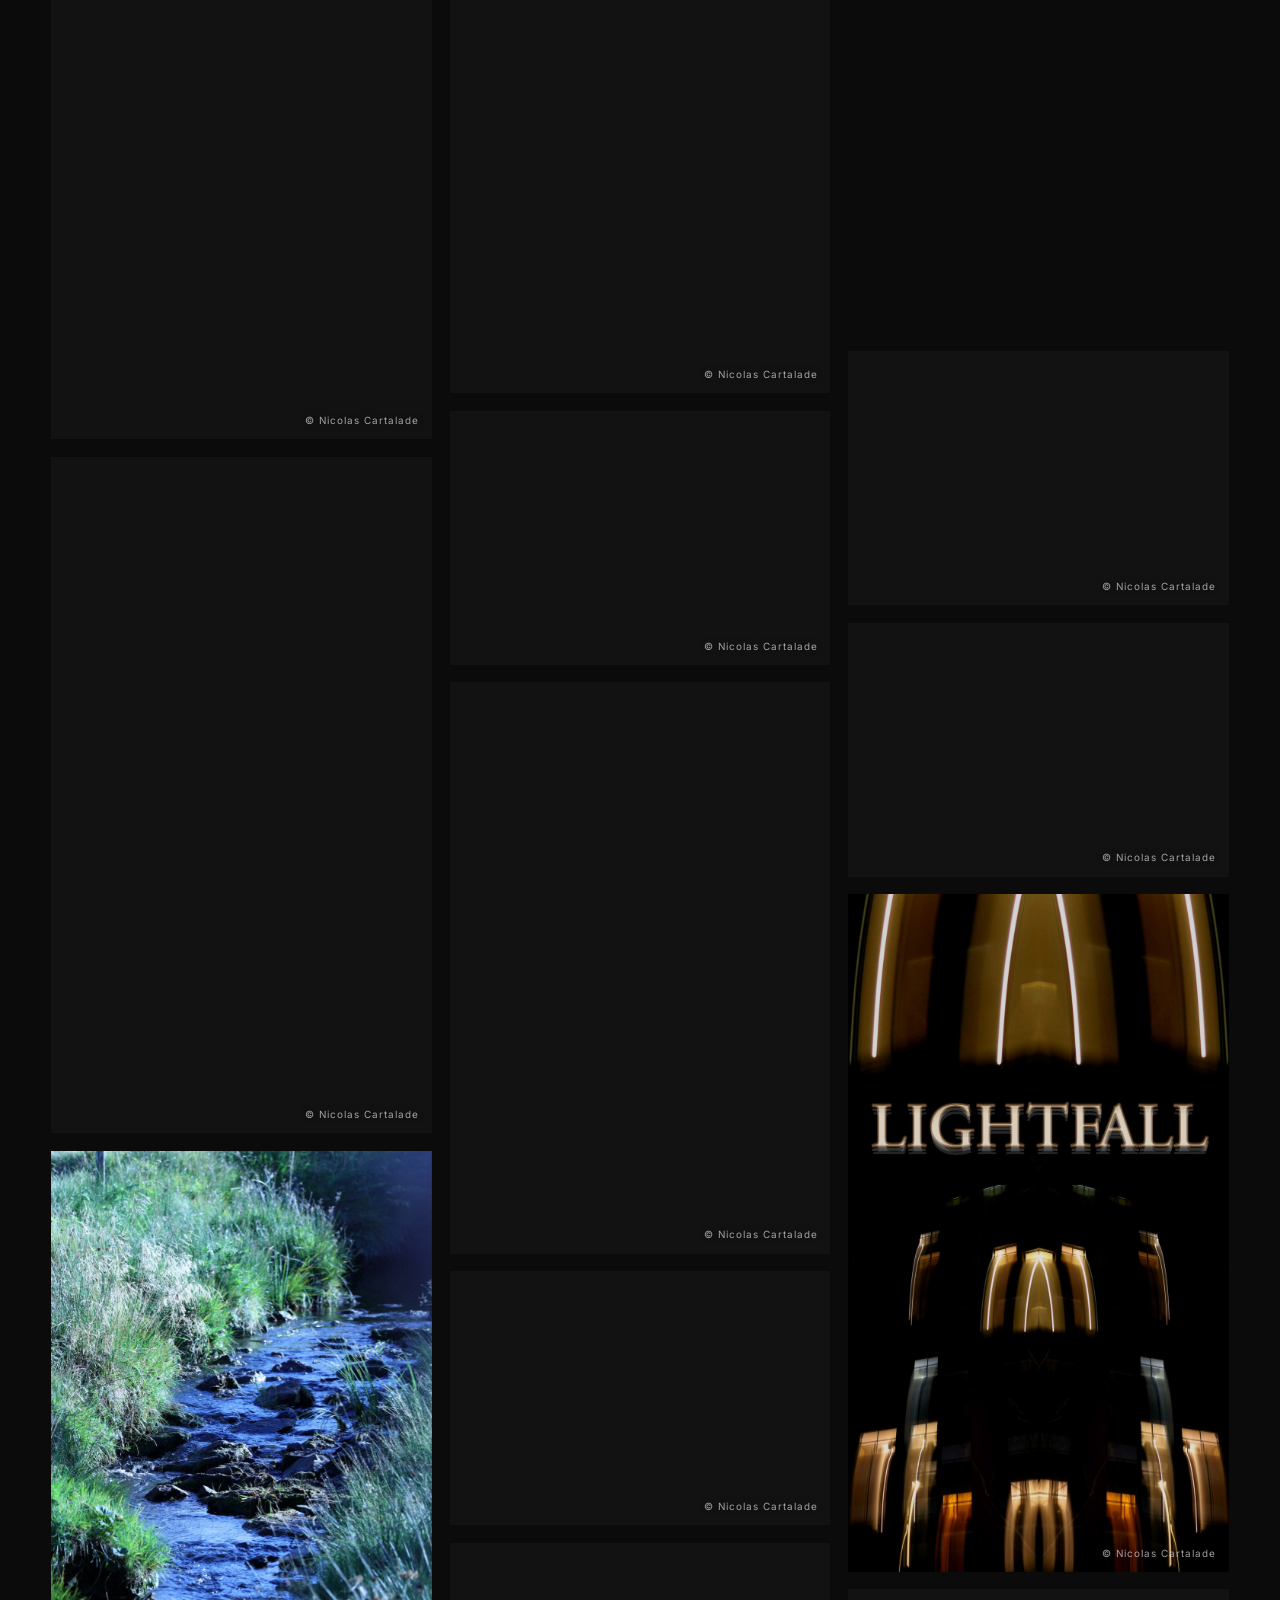
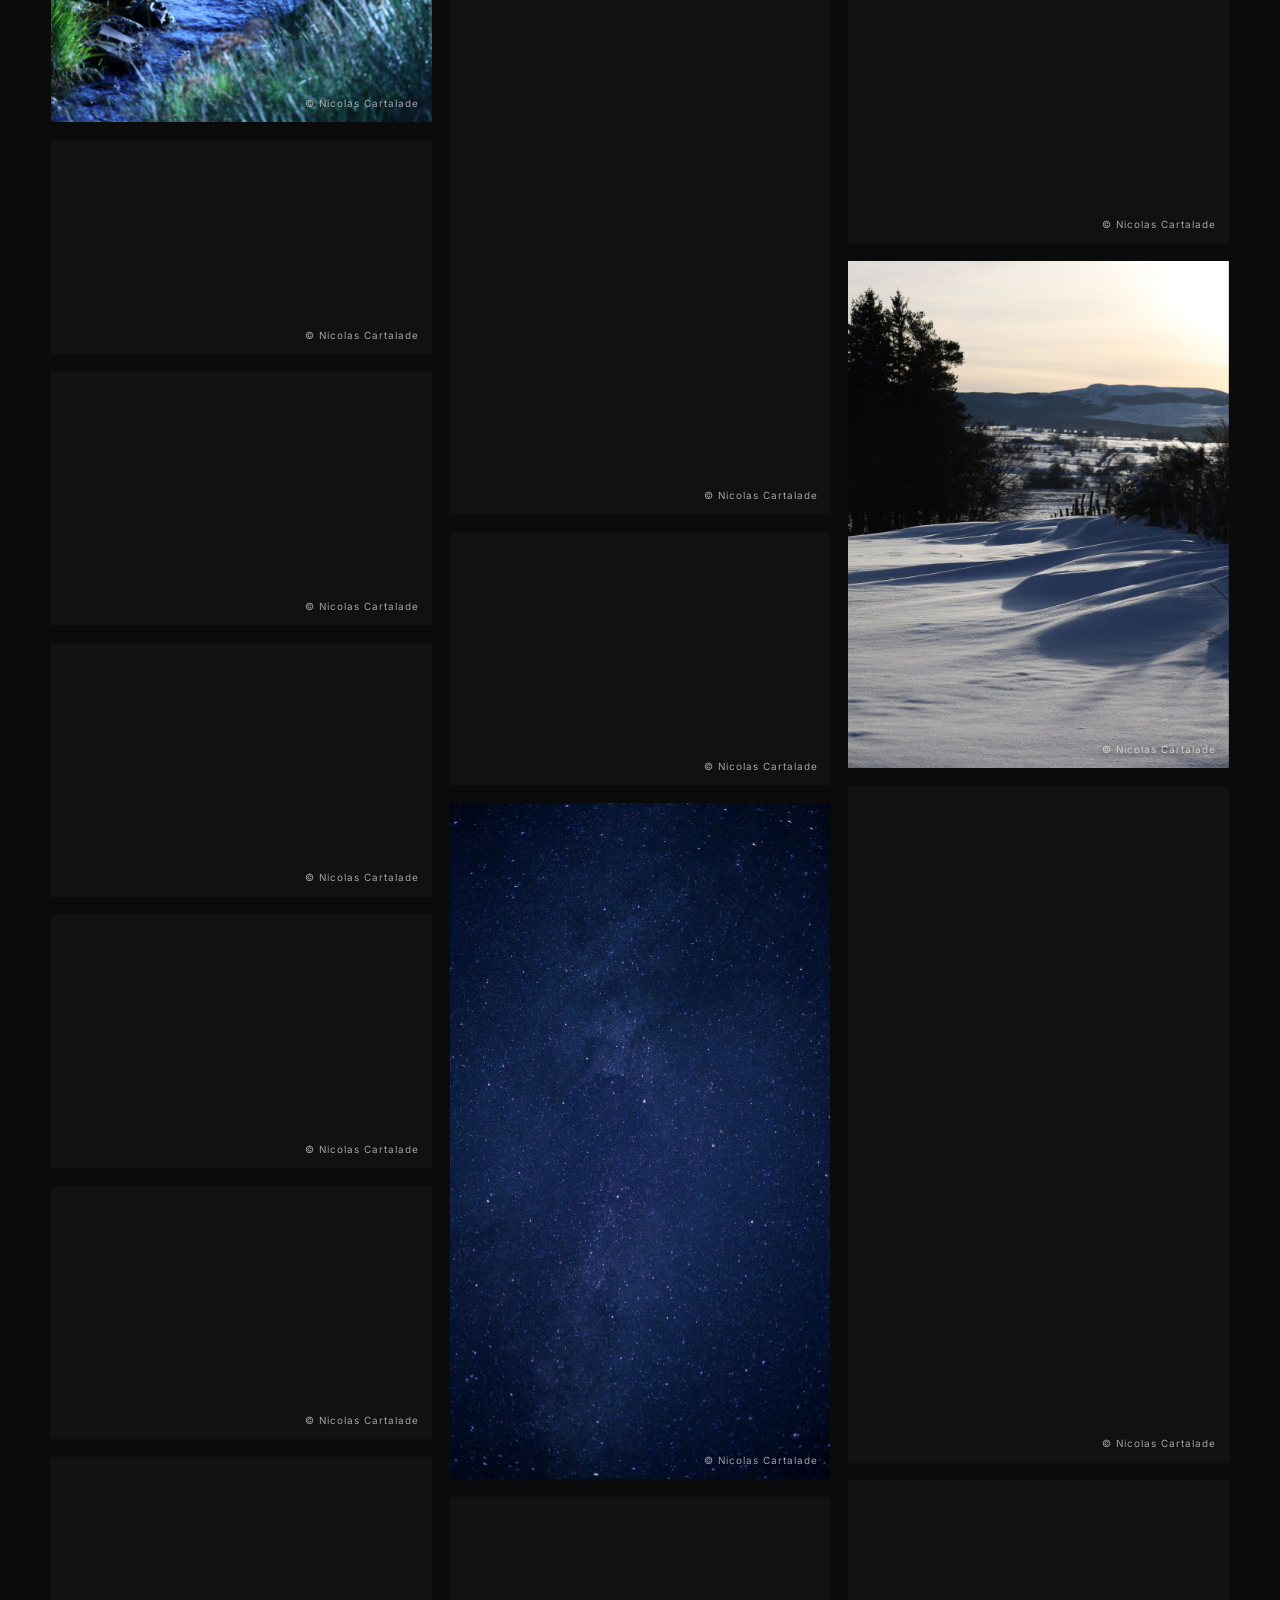
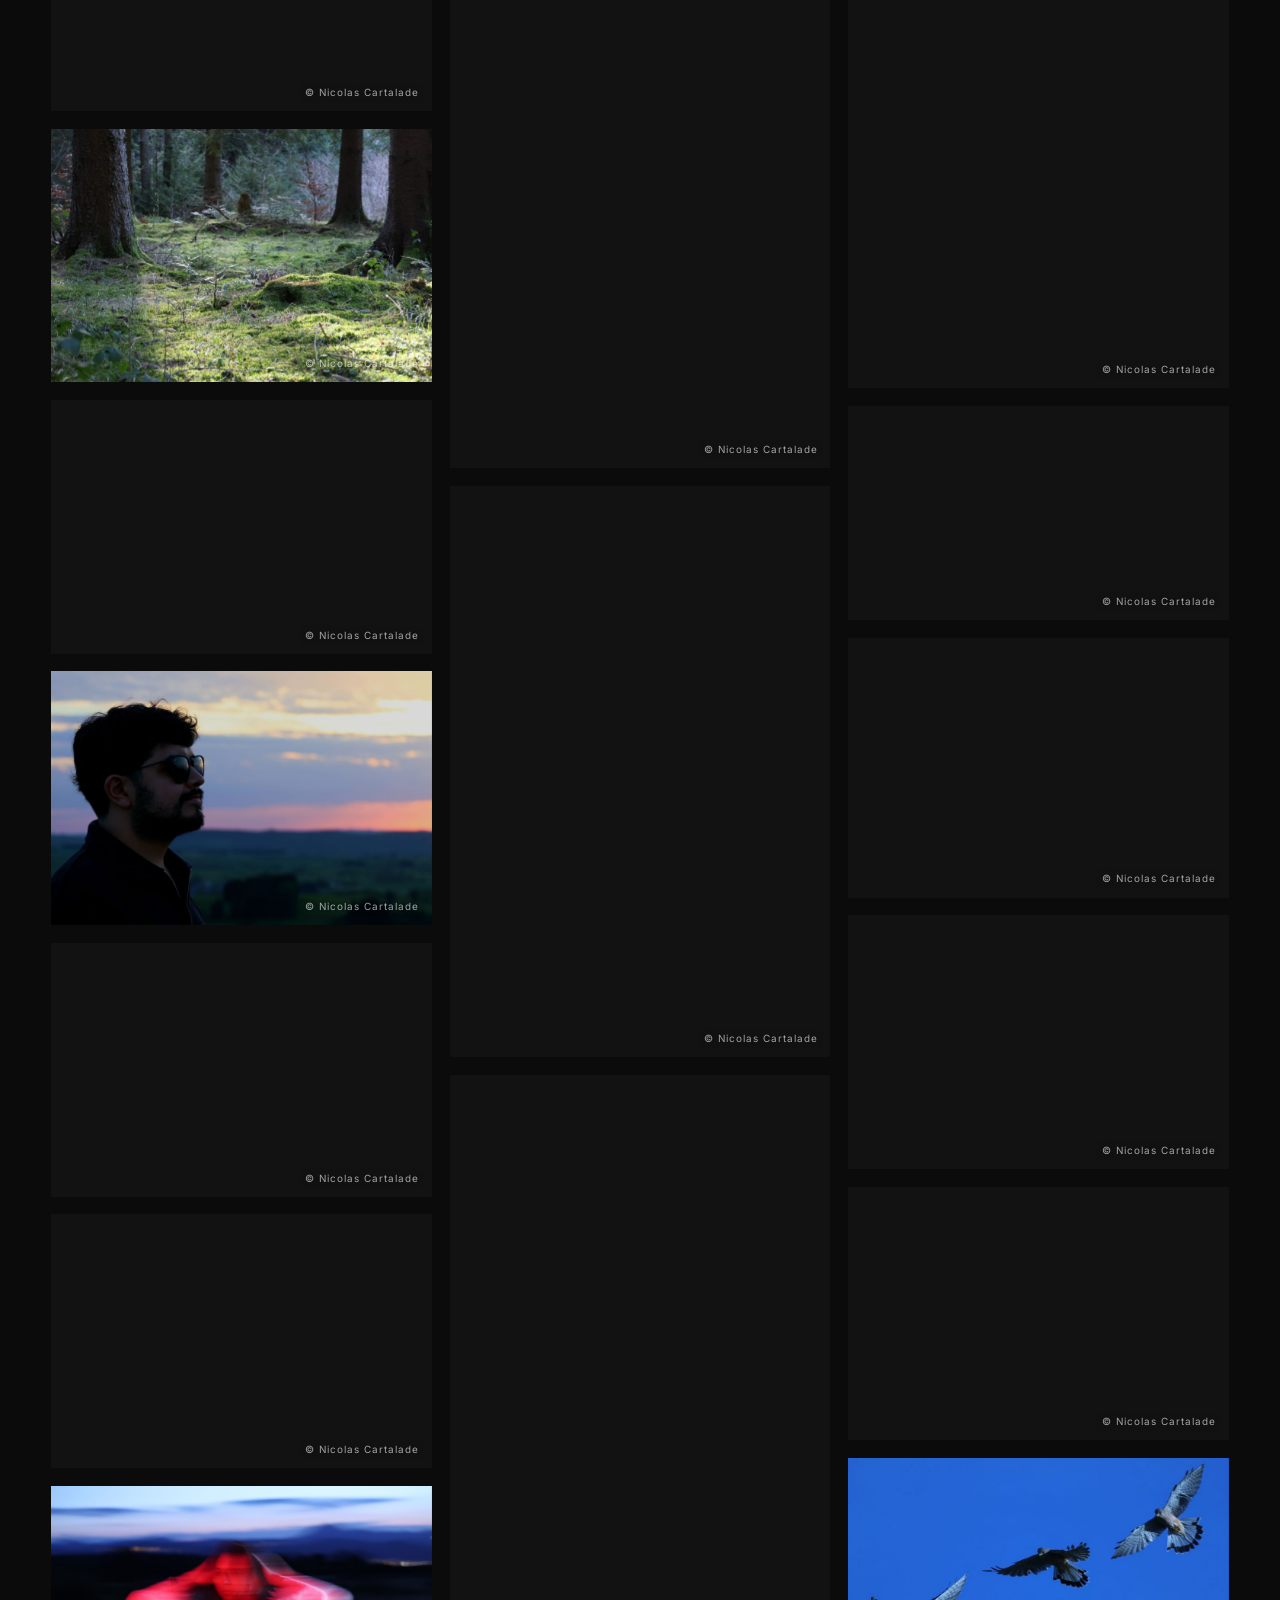
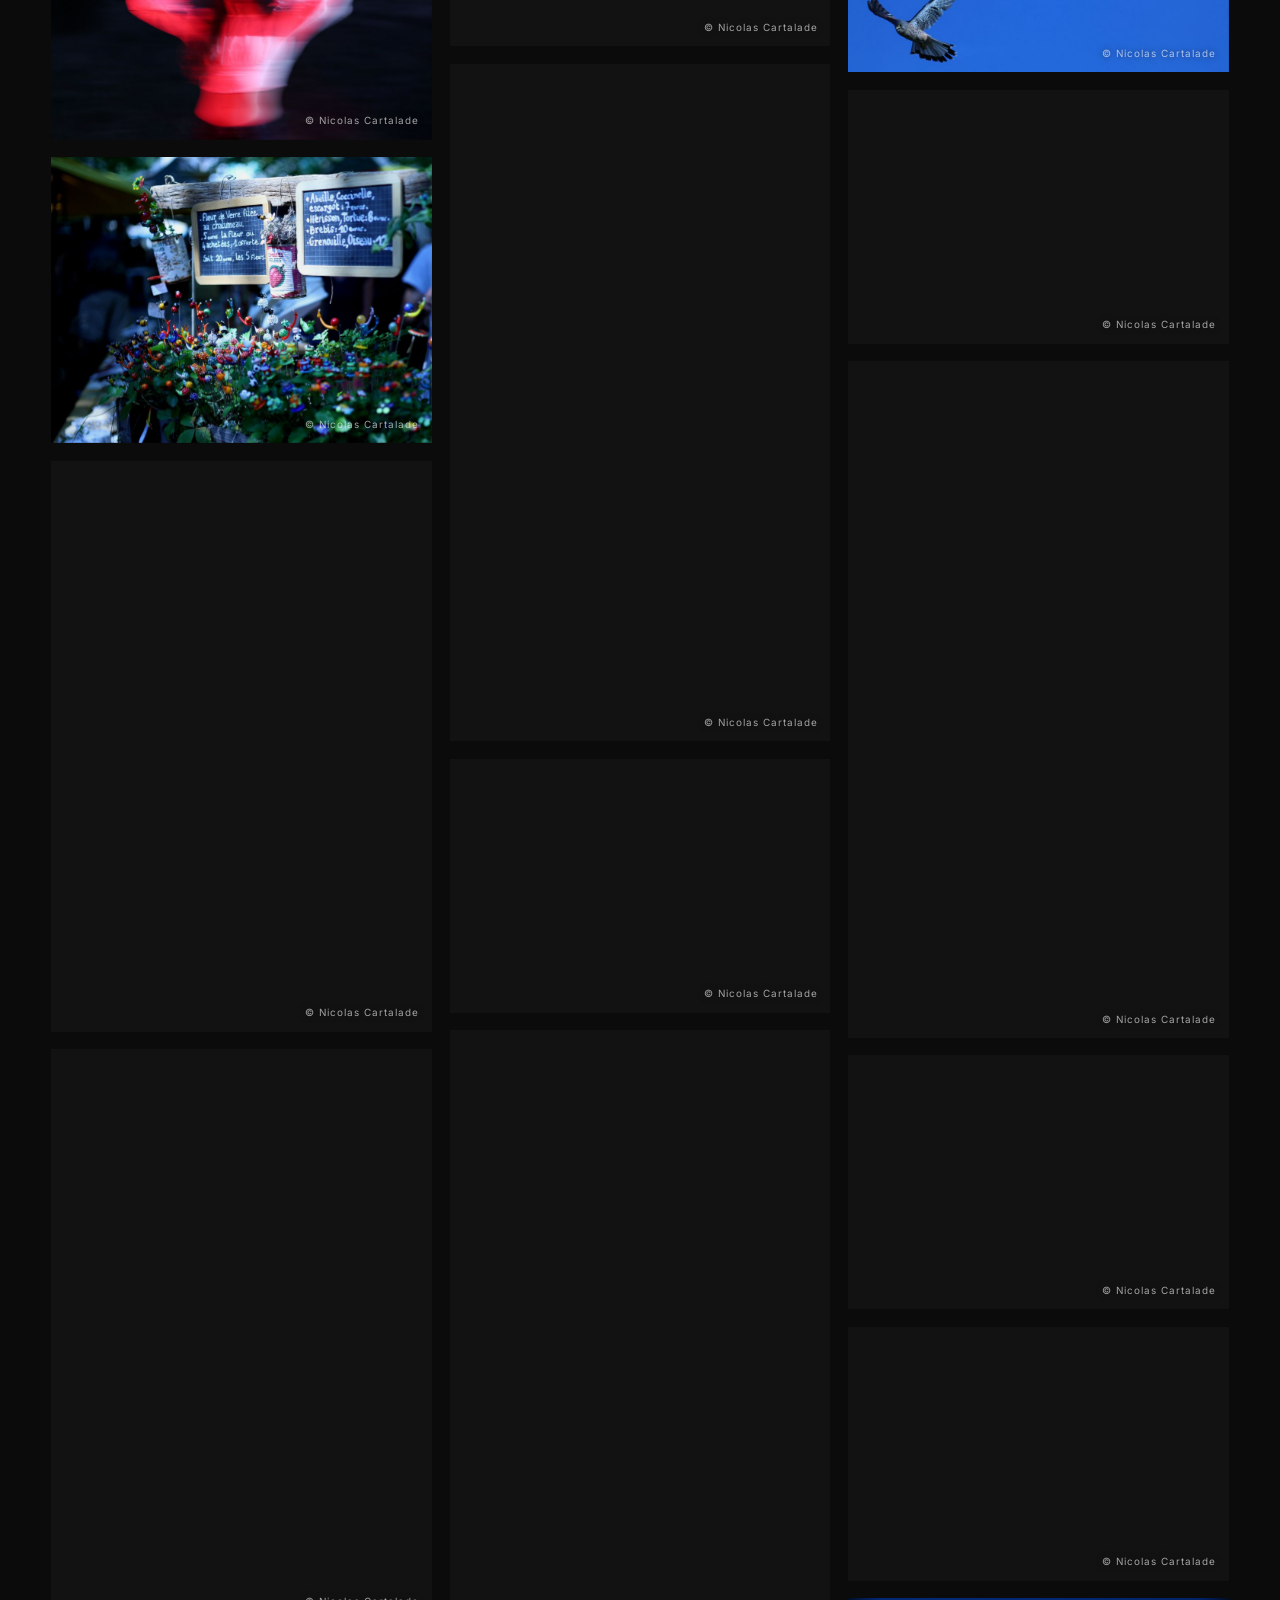
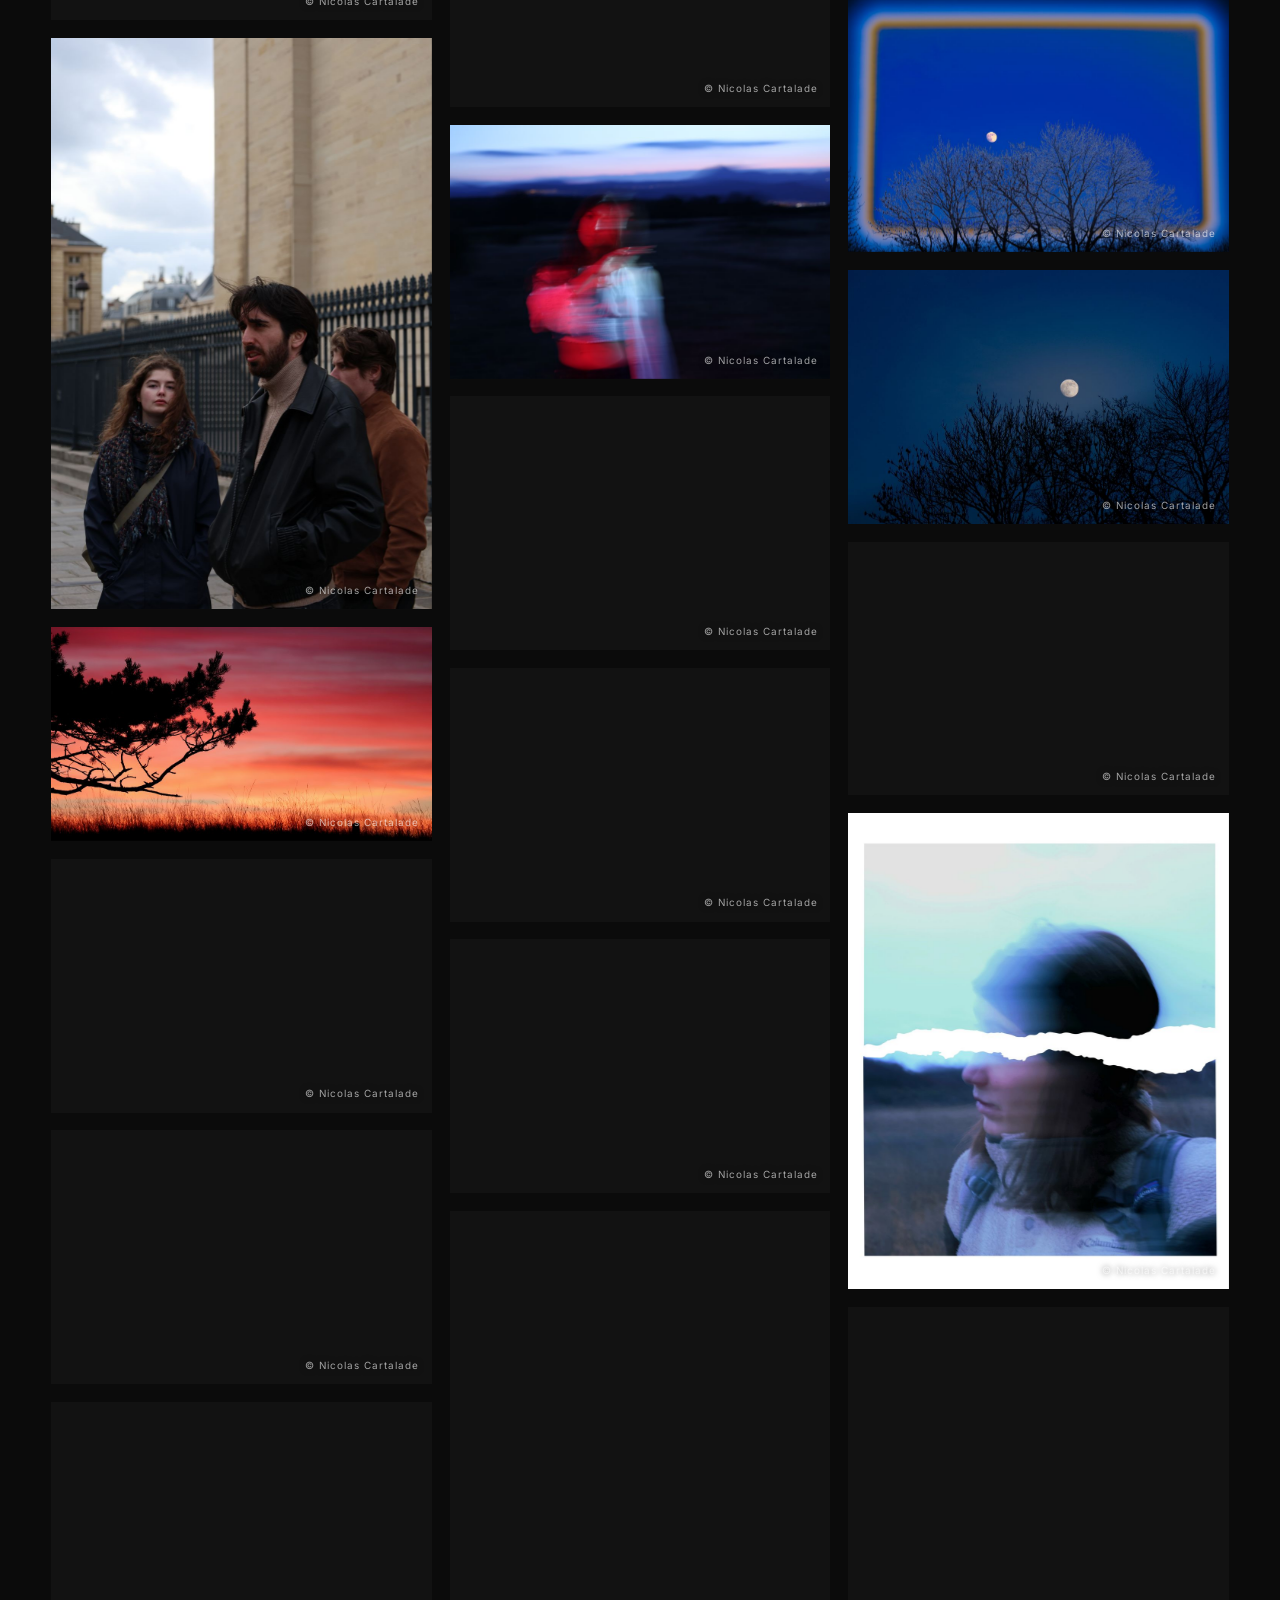
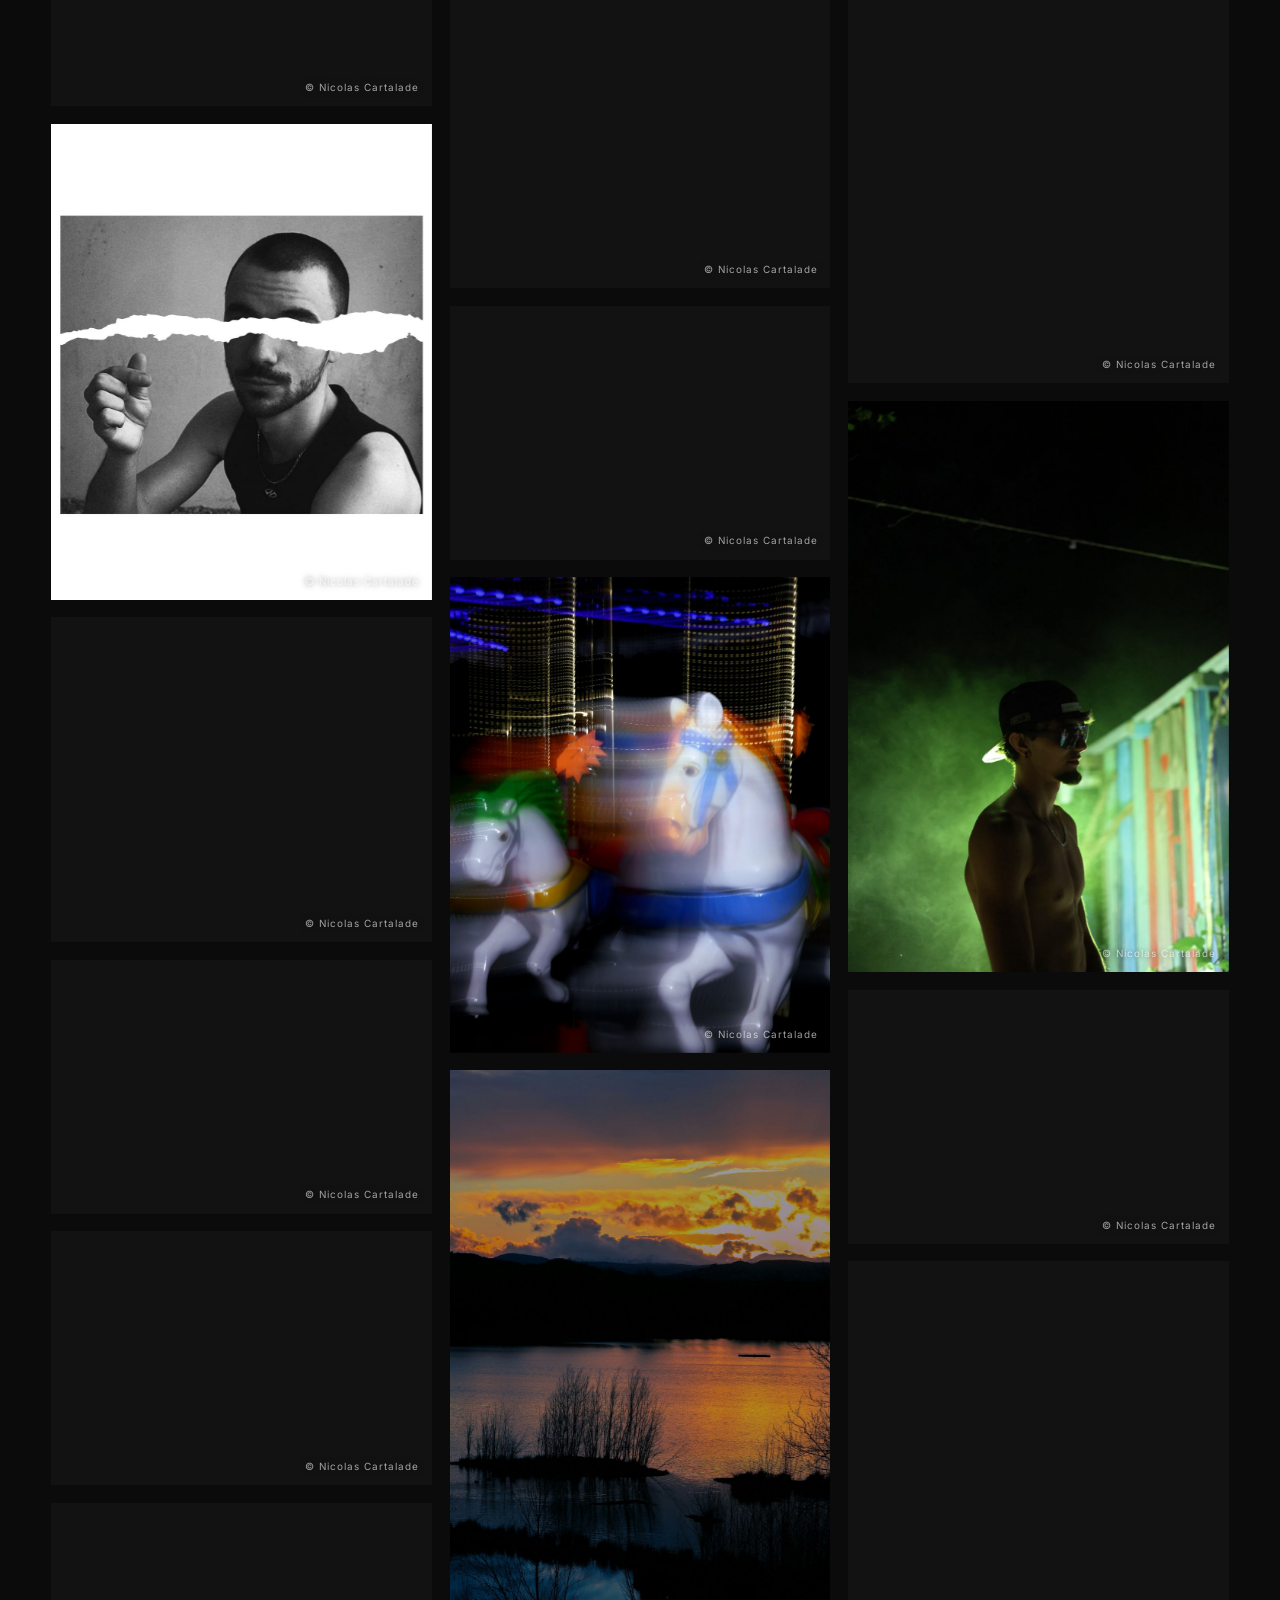
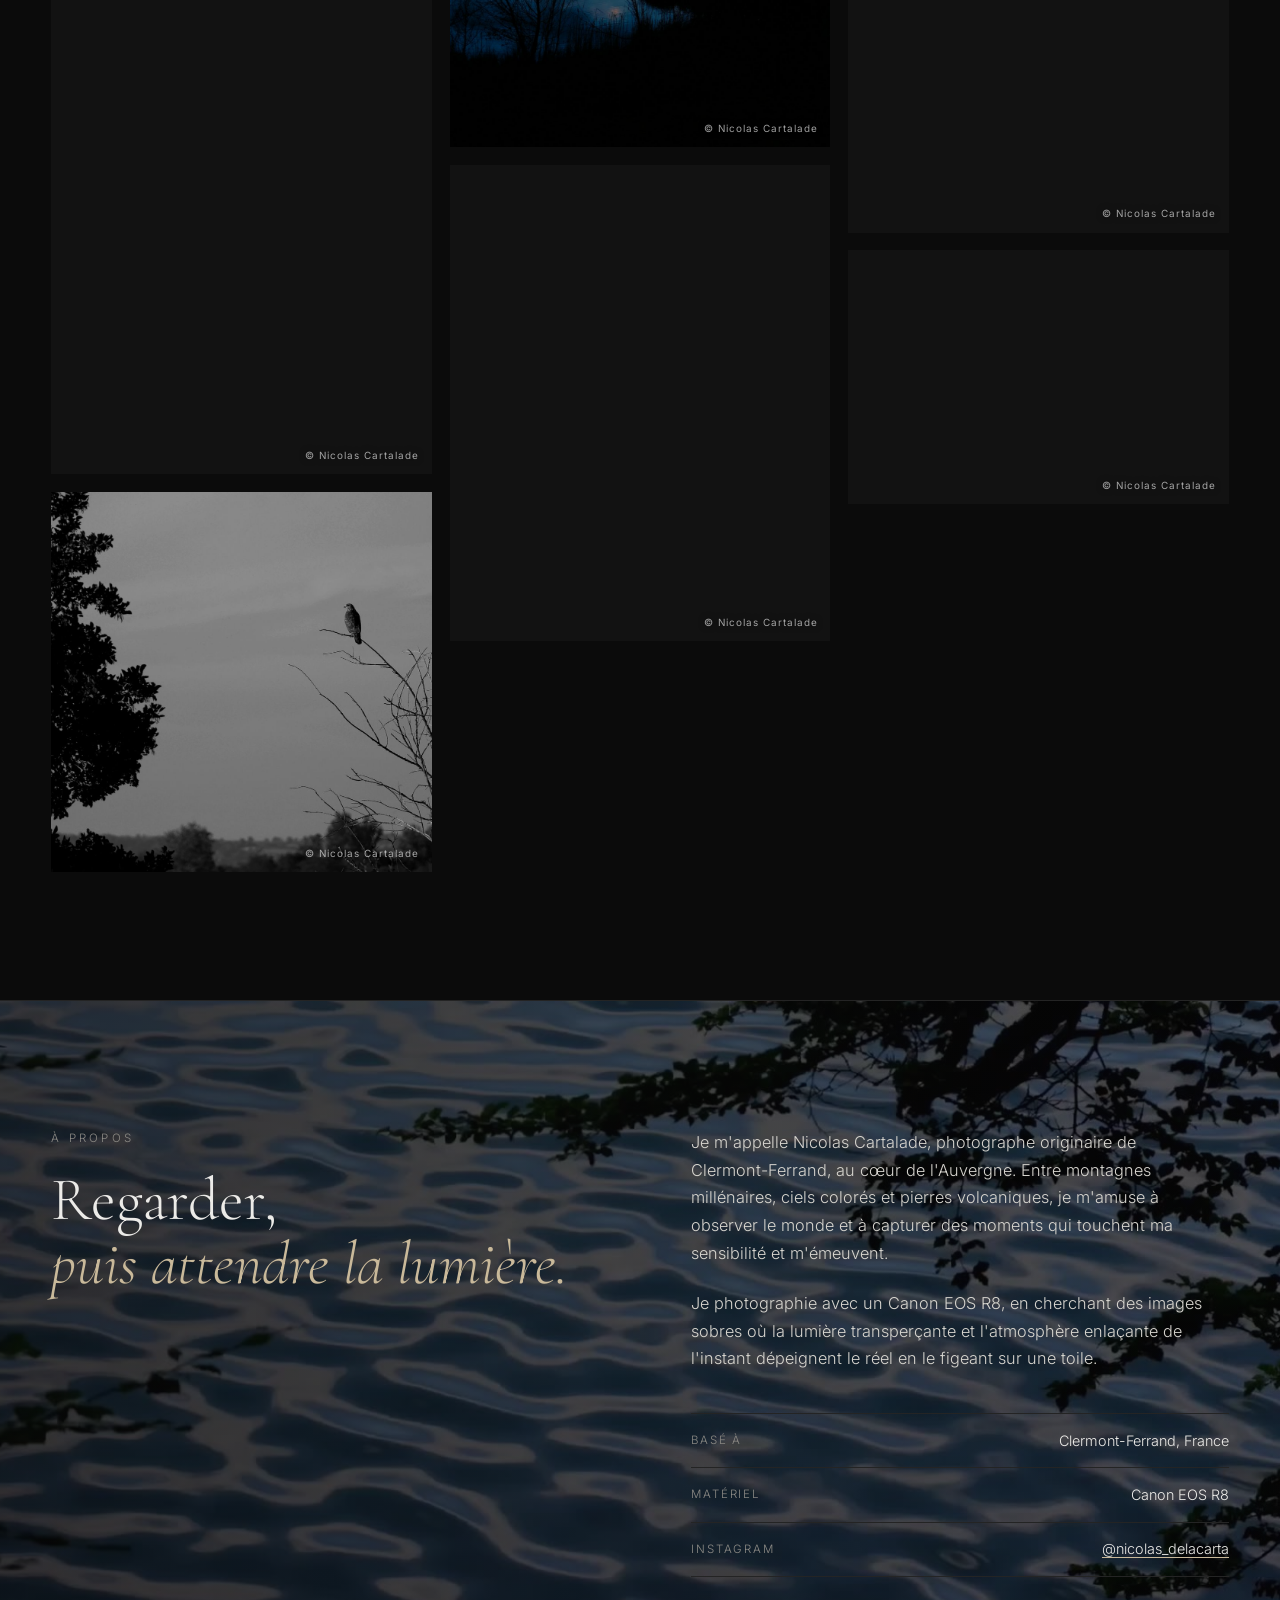
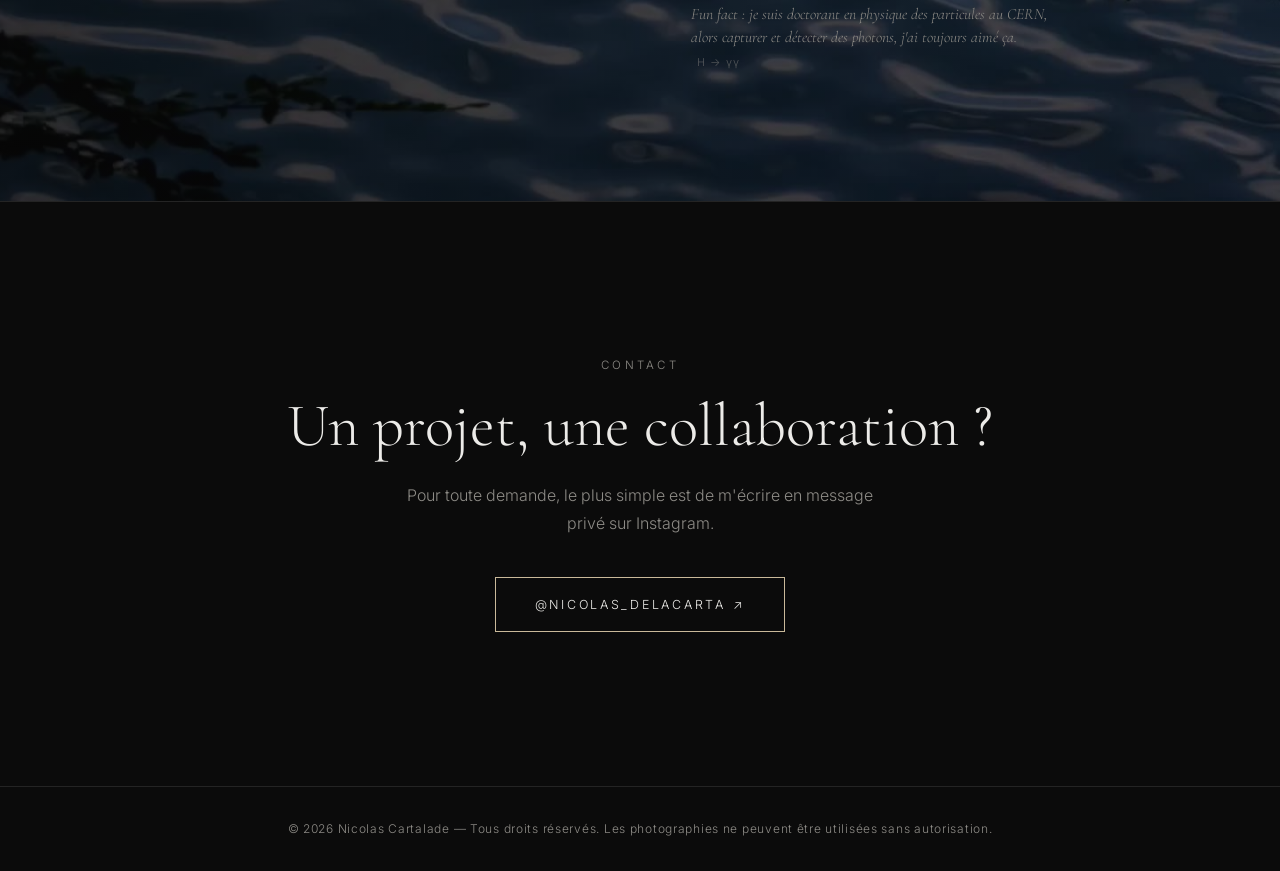
==== commit 312f95ce: "Titre : Vercingétorix bravant les gaz lacrymogènes Co-Authored-By: Claude Sonnet 5.5 <noreply@anthro" ====
--- a/index.html
+++ b/index.html
@@ -28,7 +28,7 @@
   <link rel="preconnect" href="https://fonts.googleapis.com">
   <link rel="preconnect" href="https://fonts.gstatic.com" crossorigin>
   <link href="https://fonts.googleapis.com/css2?family=Cormorant+Garamond:ital,wght@0,300;0,400;0,500;1,300;1,400&family=Inter:wght@300;400;500&display=swap" rel="stylesheet">
-  <link rel="stylesheet" href="style.css?v=25">
+  <link rel="stylesheet" href="style.css?v=26">
 </head>
 <body>
 
@@ -112,8 +112,8 @@
     <button class="lb-nav lb-next" id="lbNext" aria-label="Photo suivante">→</button>
   </div>
 
-  <script src="photos.js?v=25"></script>
-  <script src="script.js?v=25"></script>
+  <script src="photos.js?v=26"></script>
+  <script src="script.js?v=26"></script>
   <script data-goatcounter="https://blueskyll.goatcounter.com/count" async src="https://gc.zgo.at/count.js"></script>
 </body>
 </html>
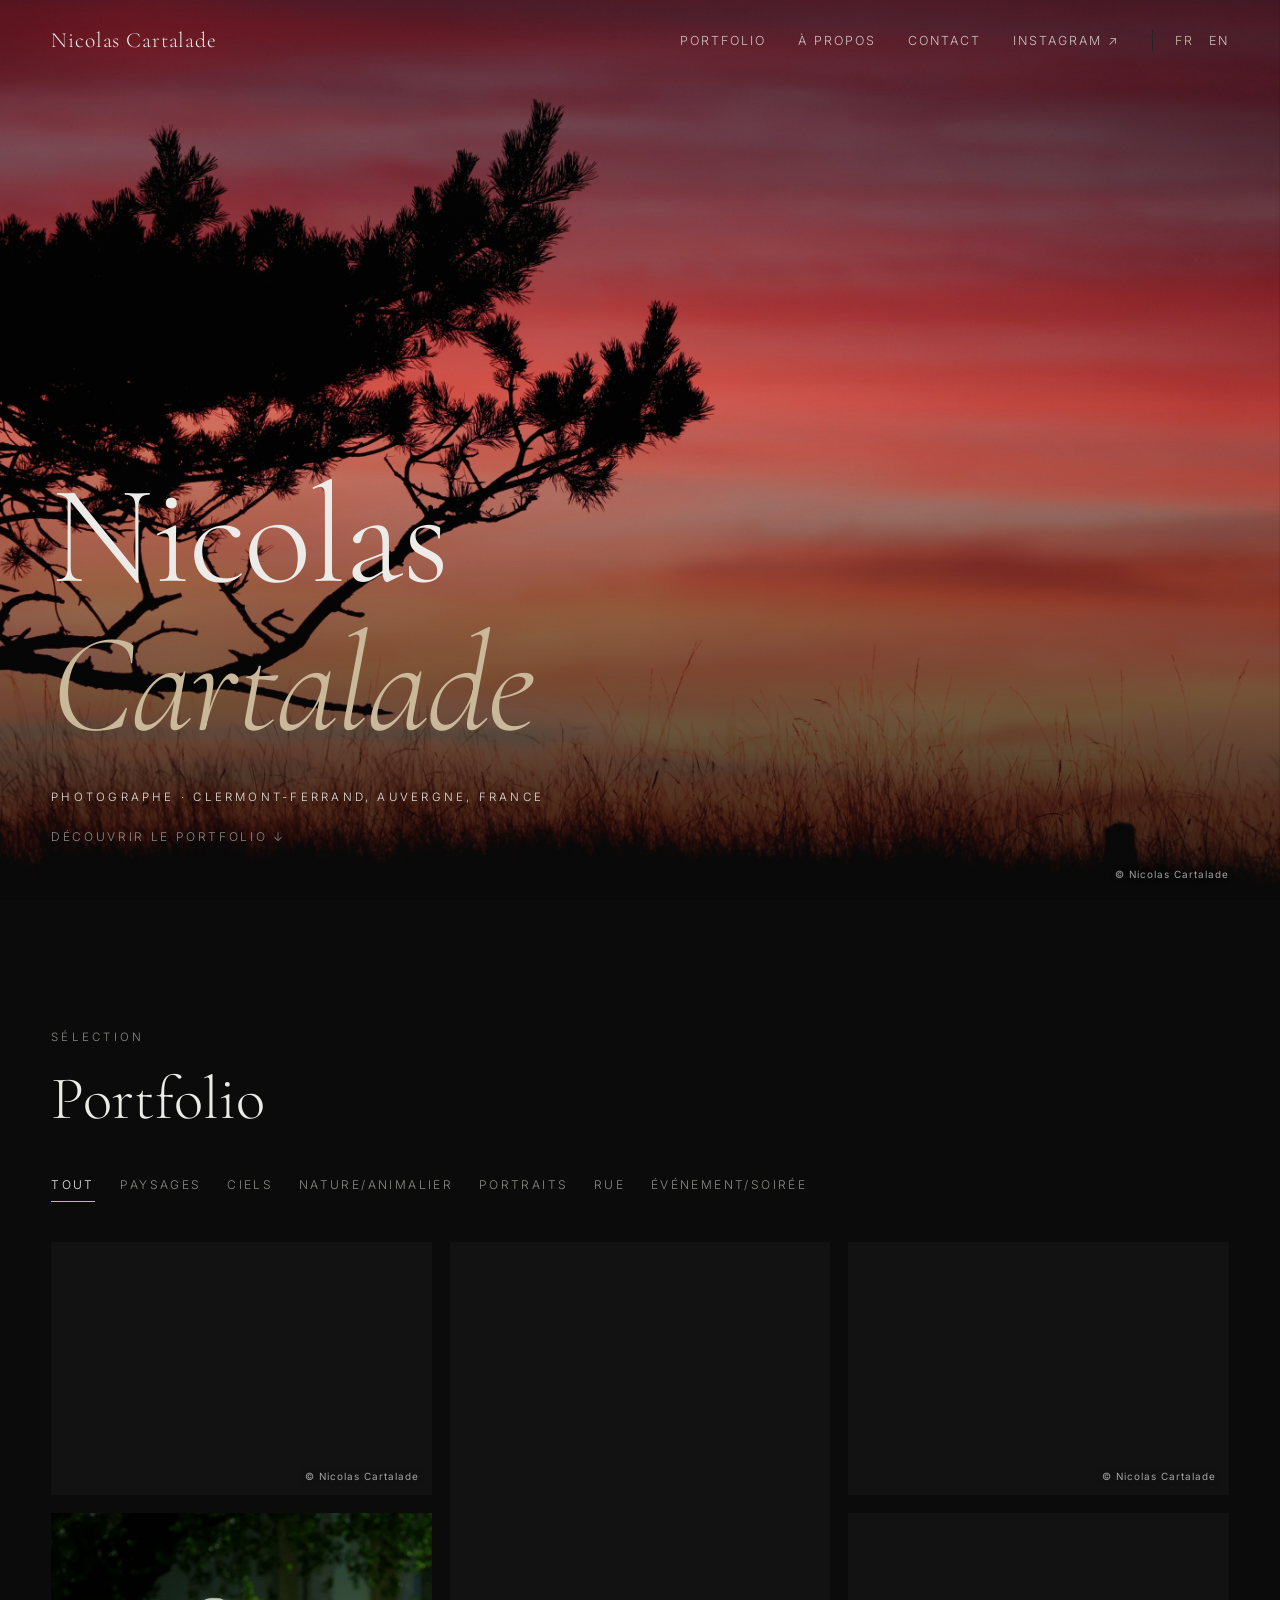
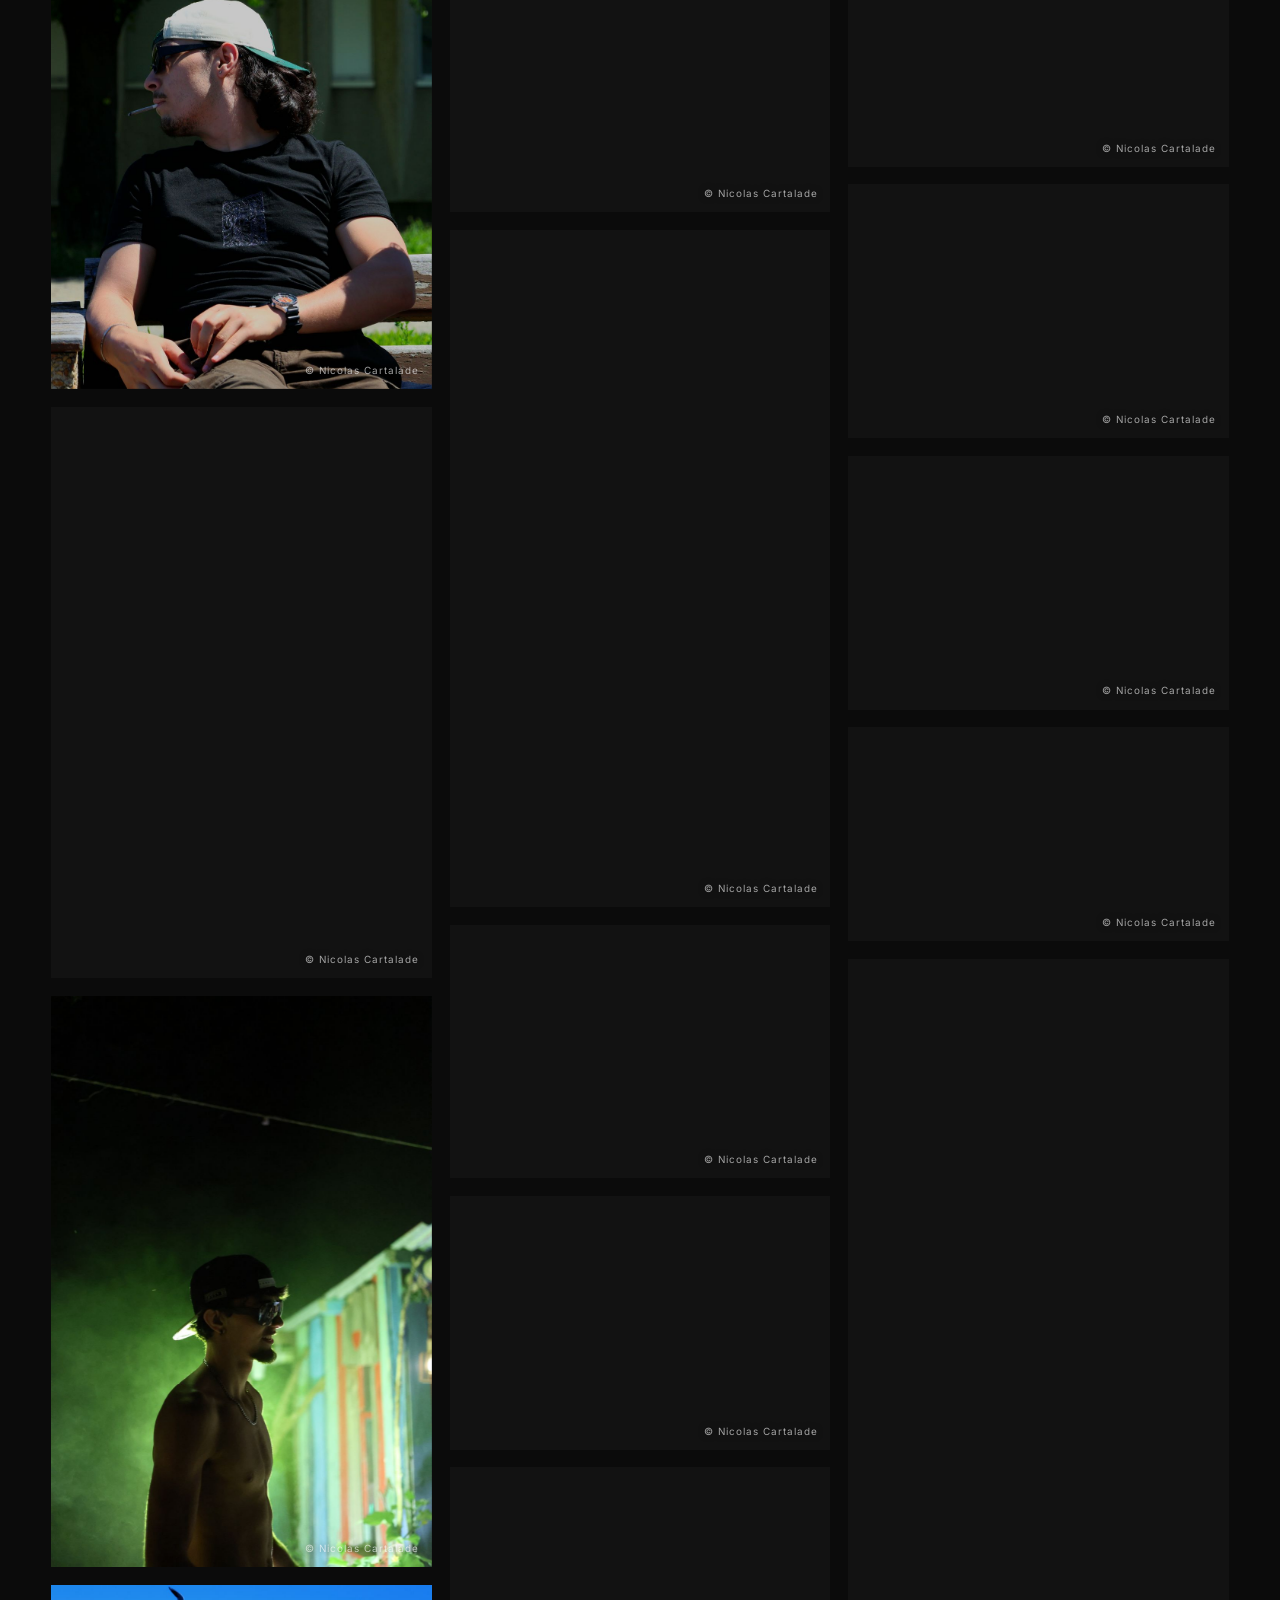
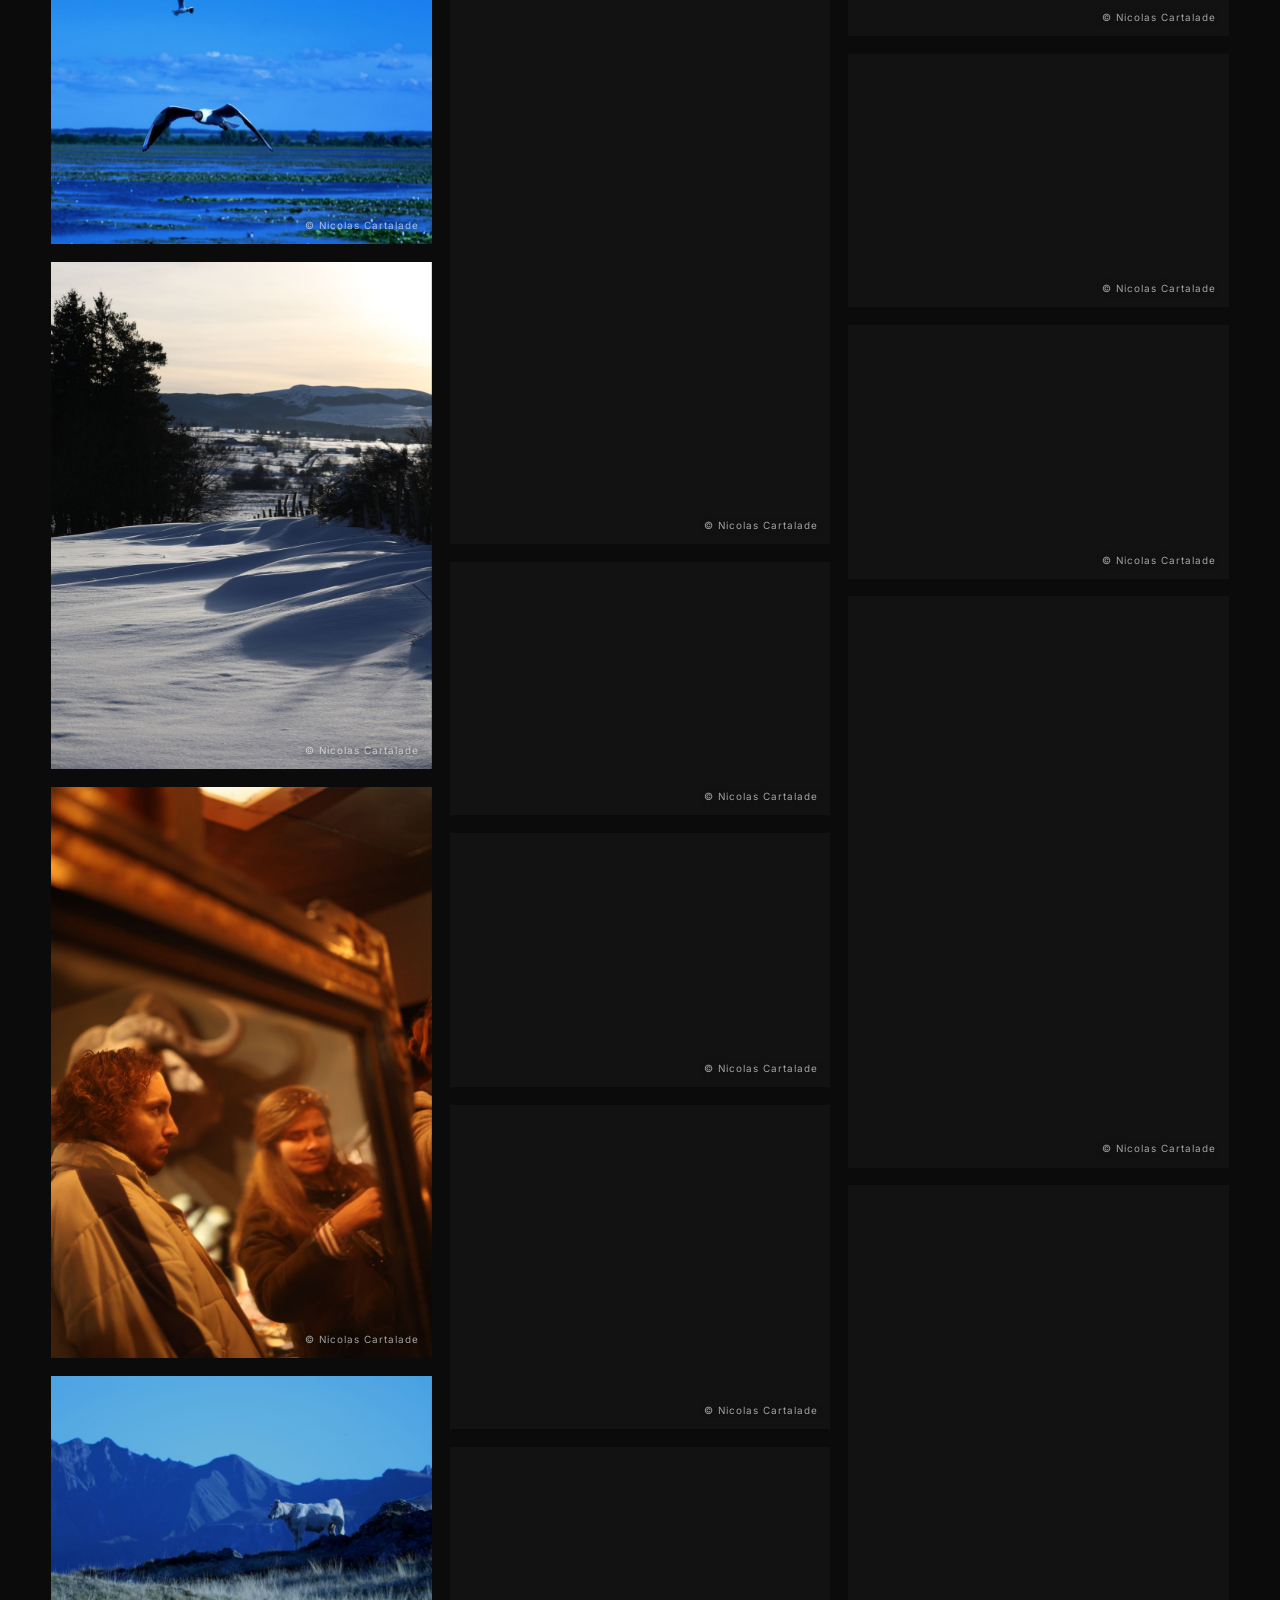
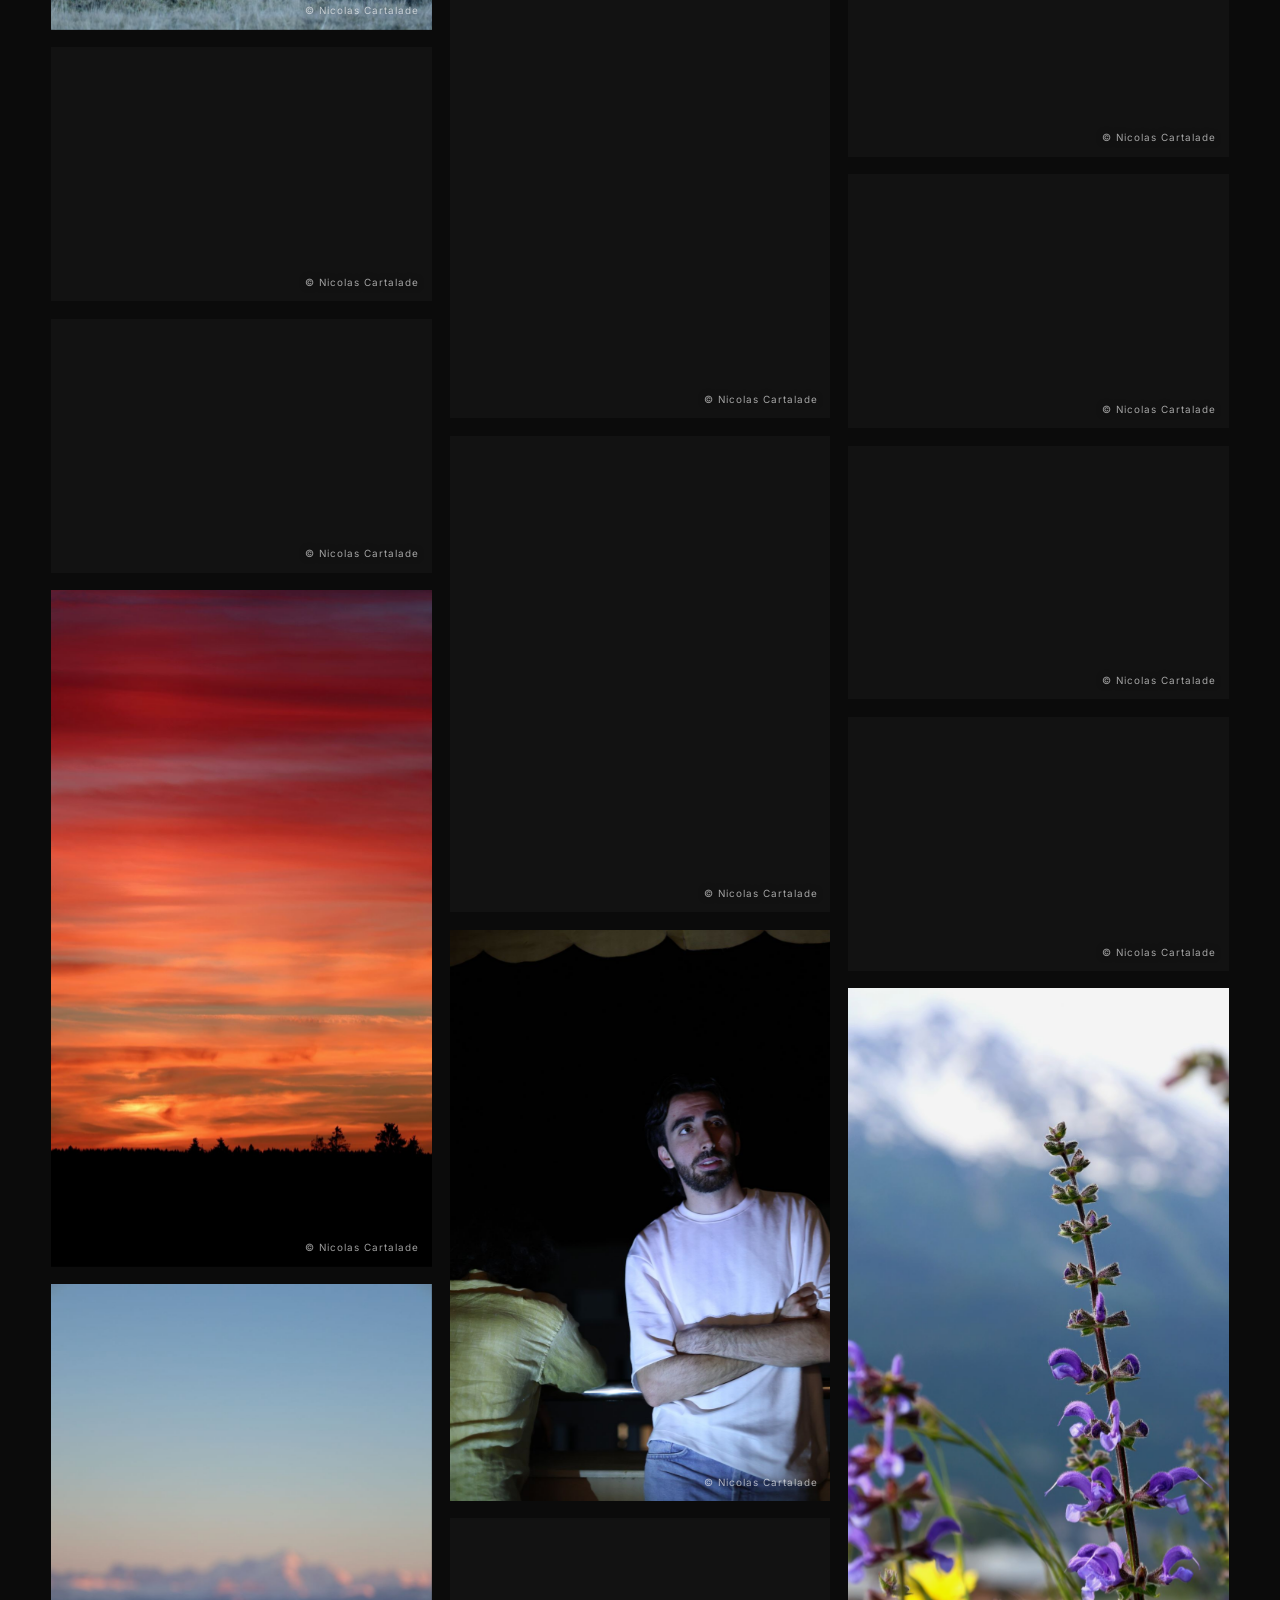
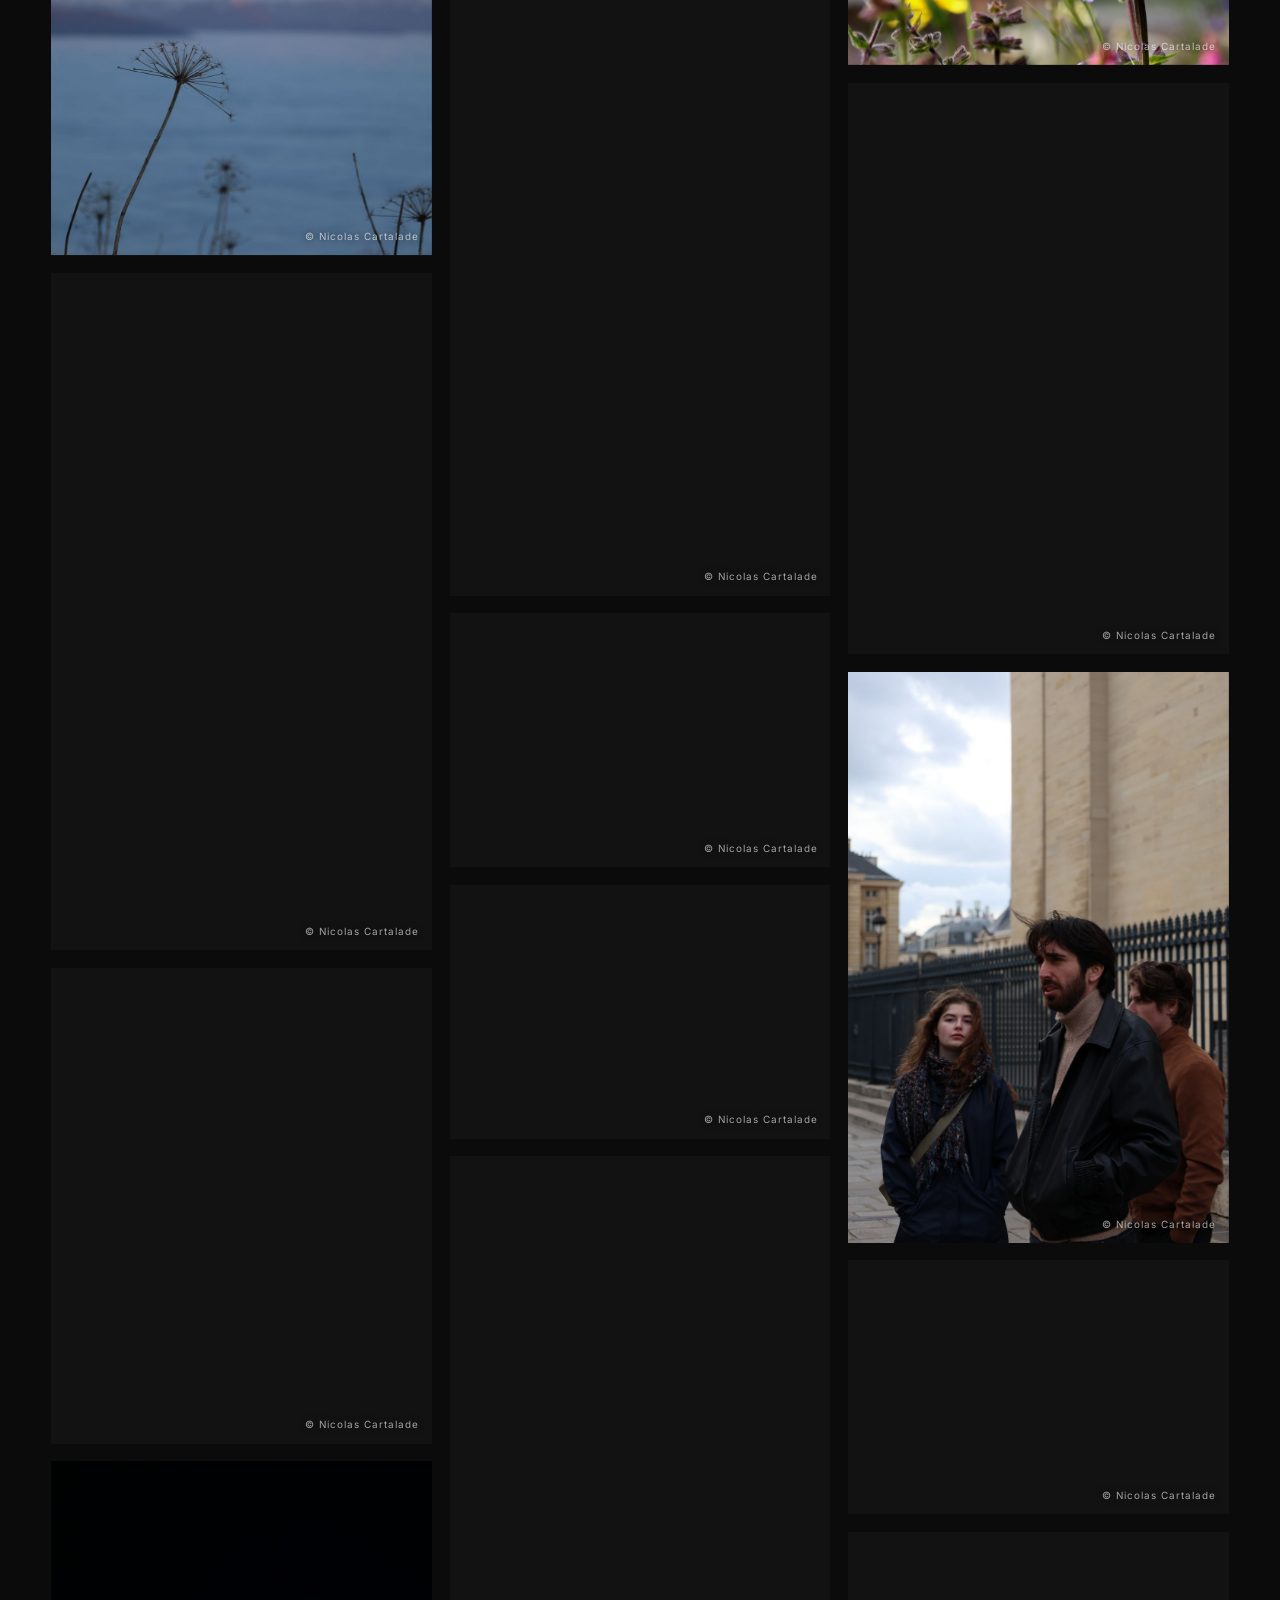
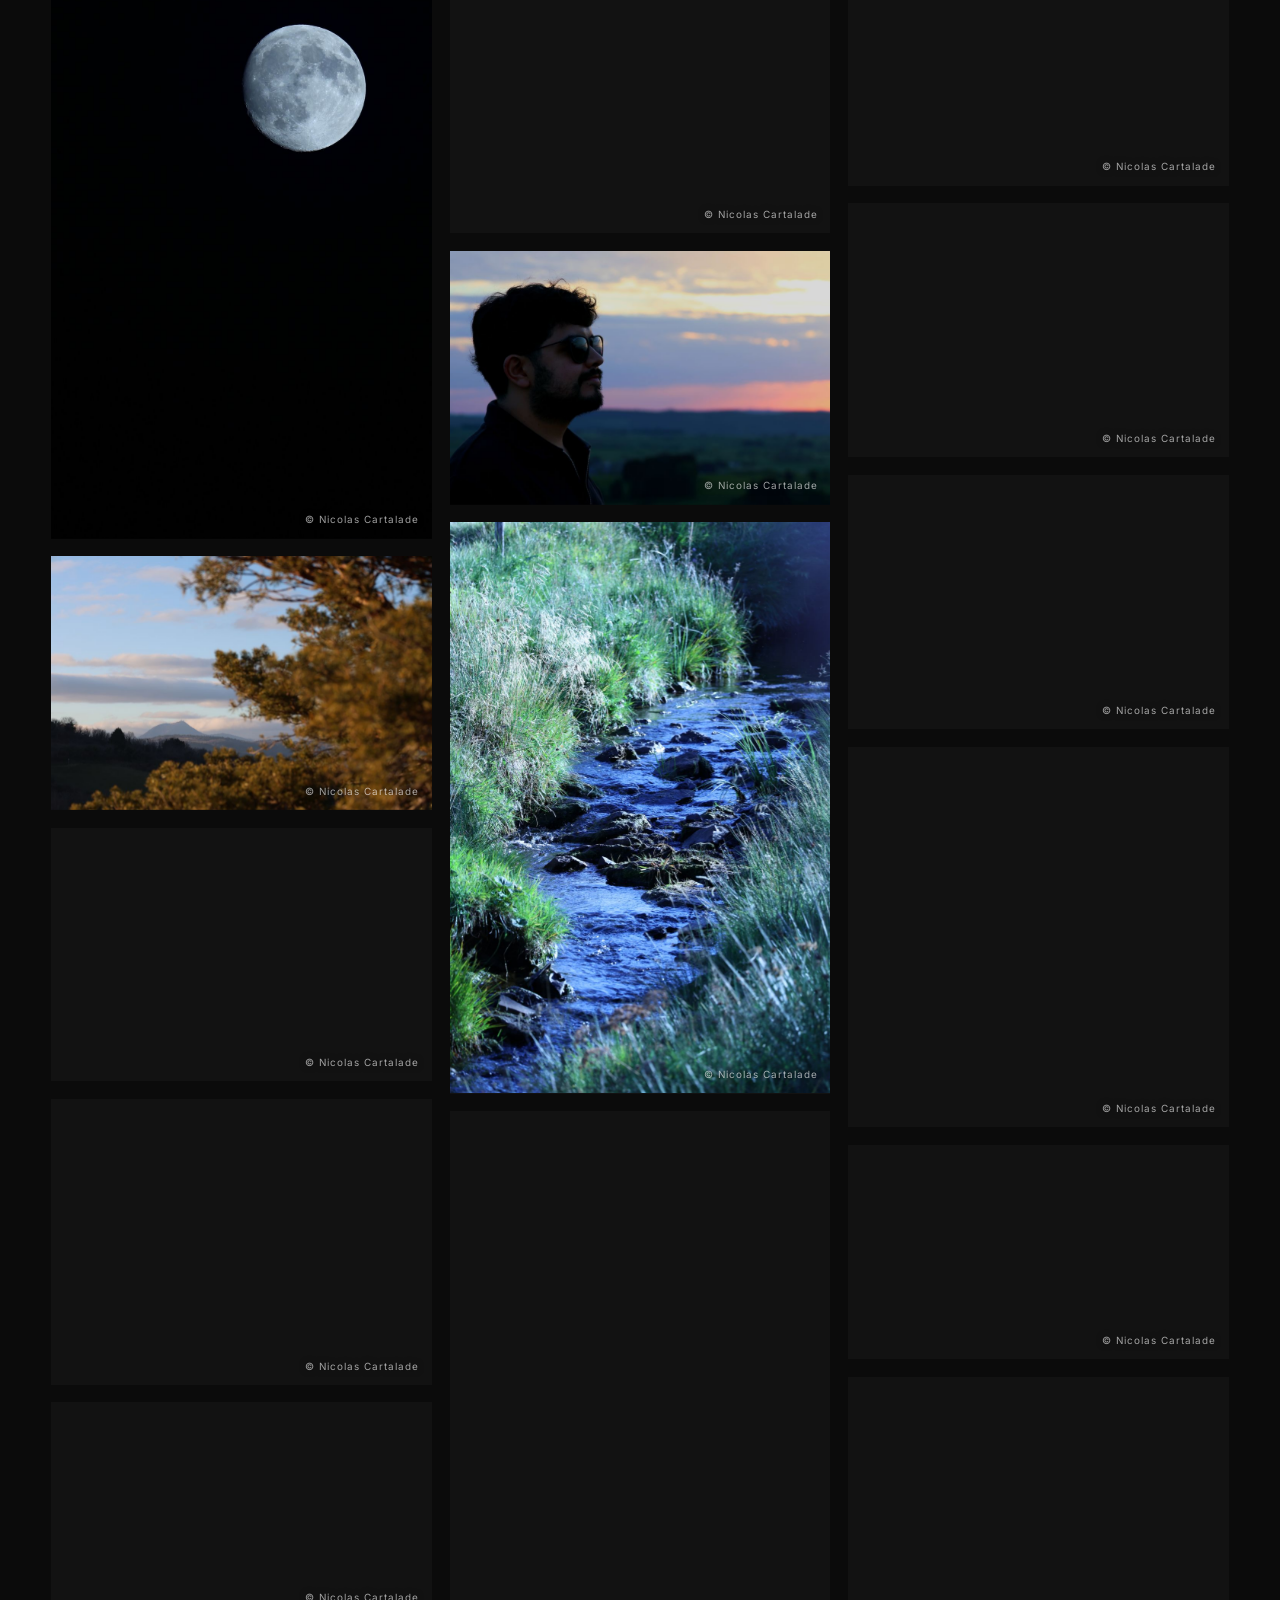
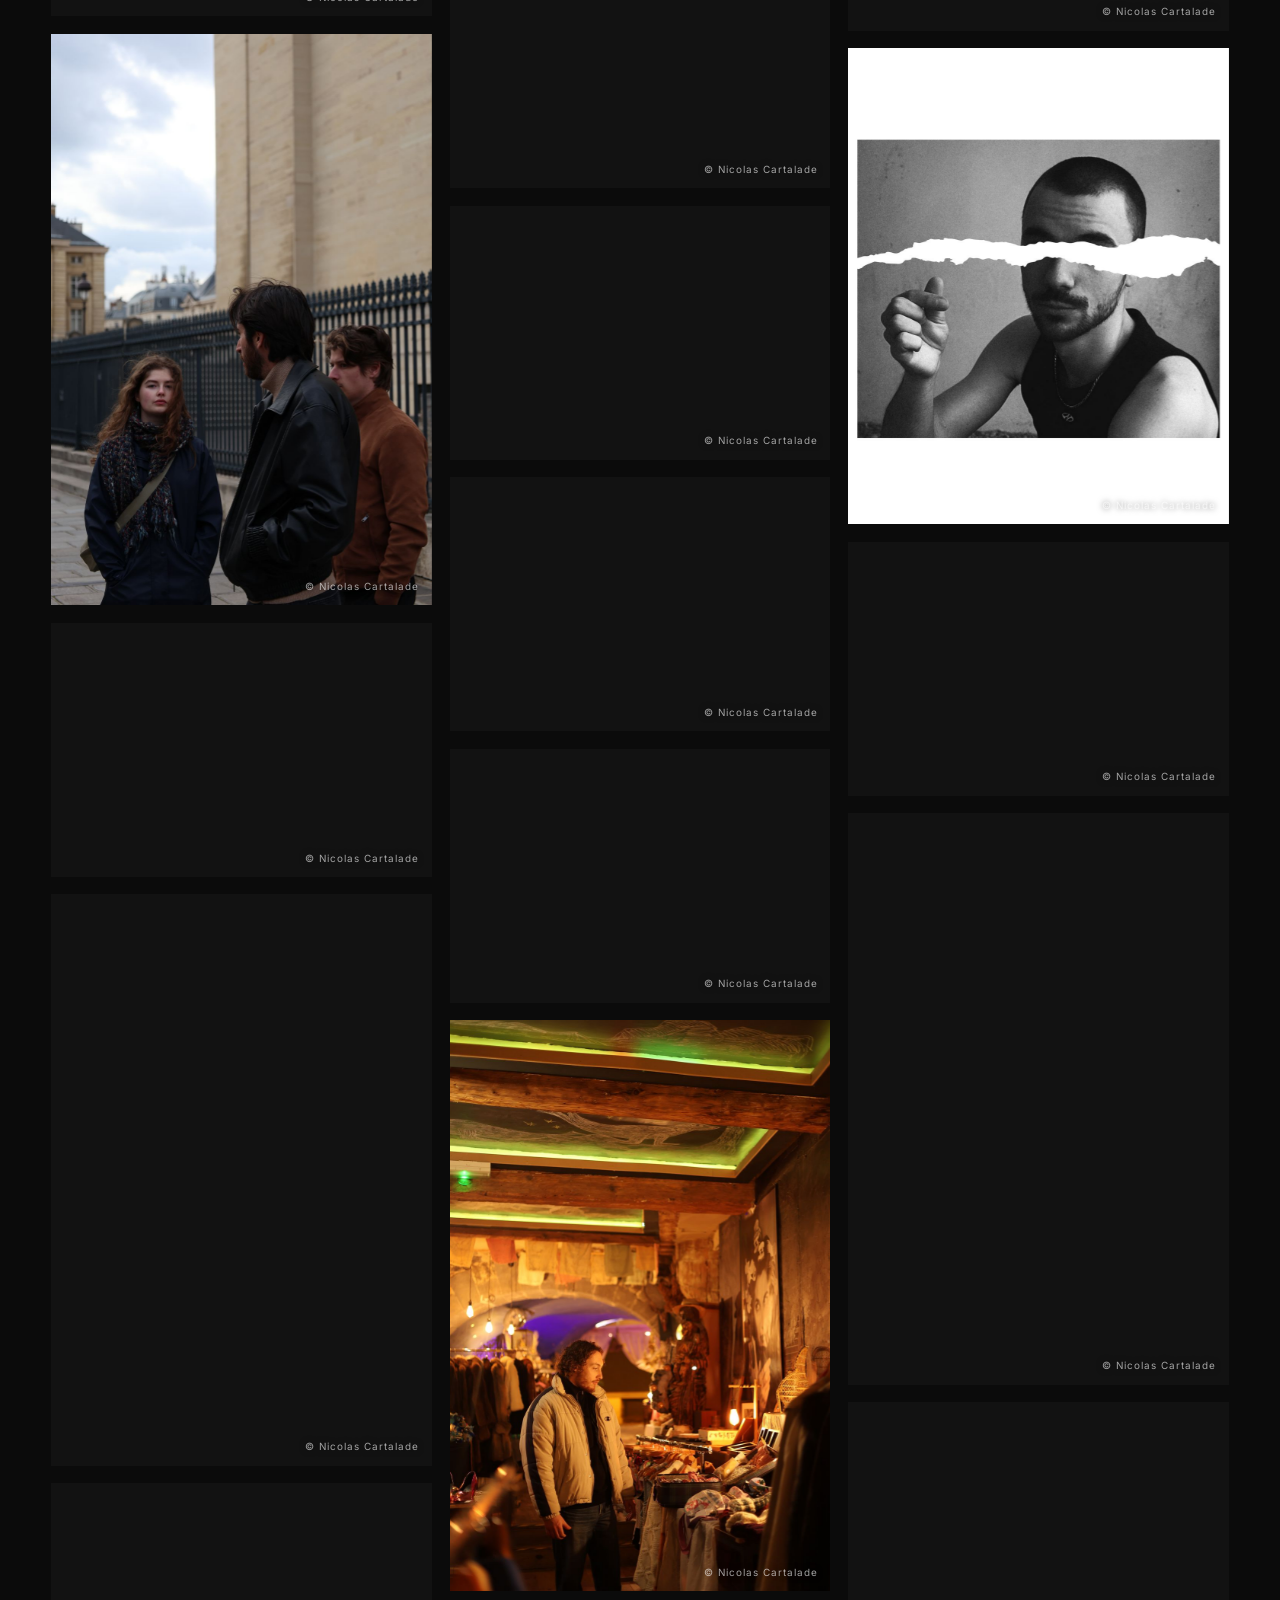
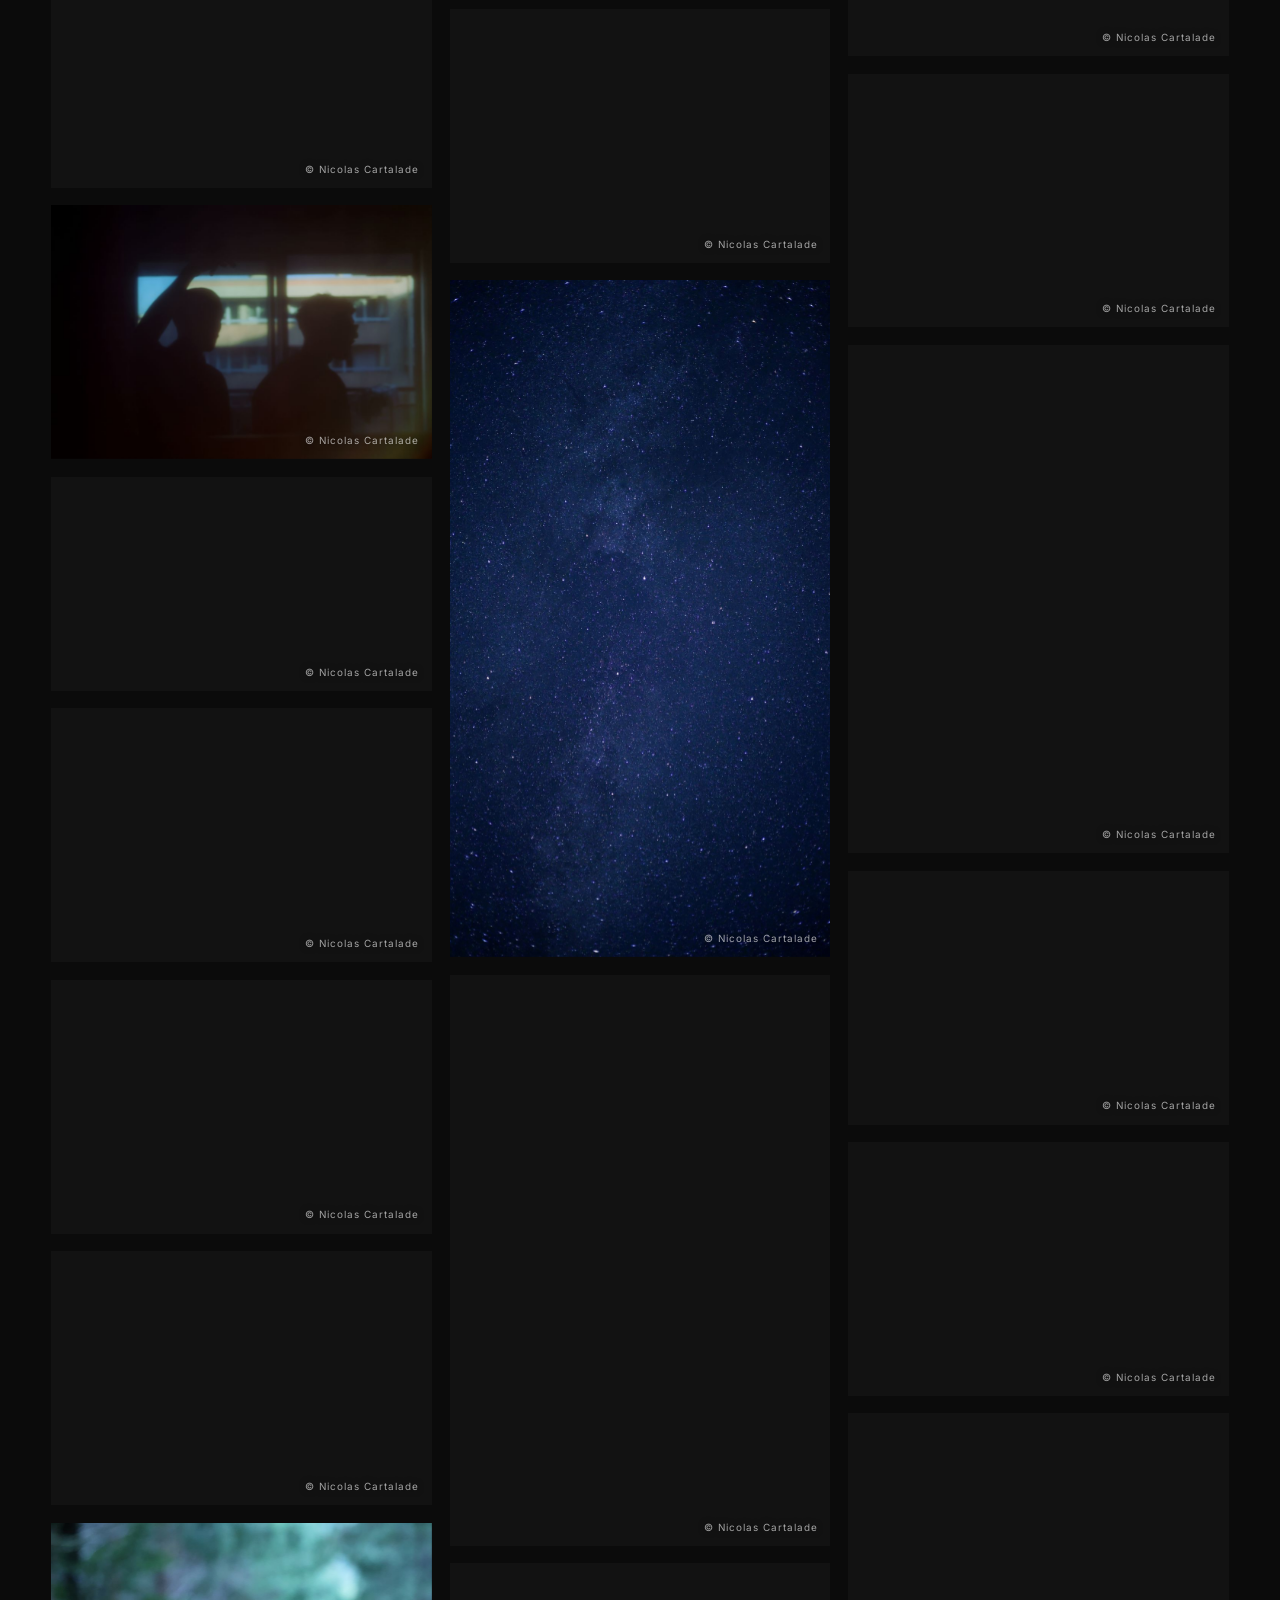
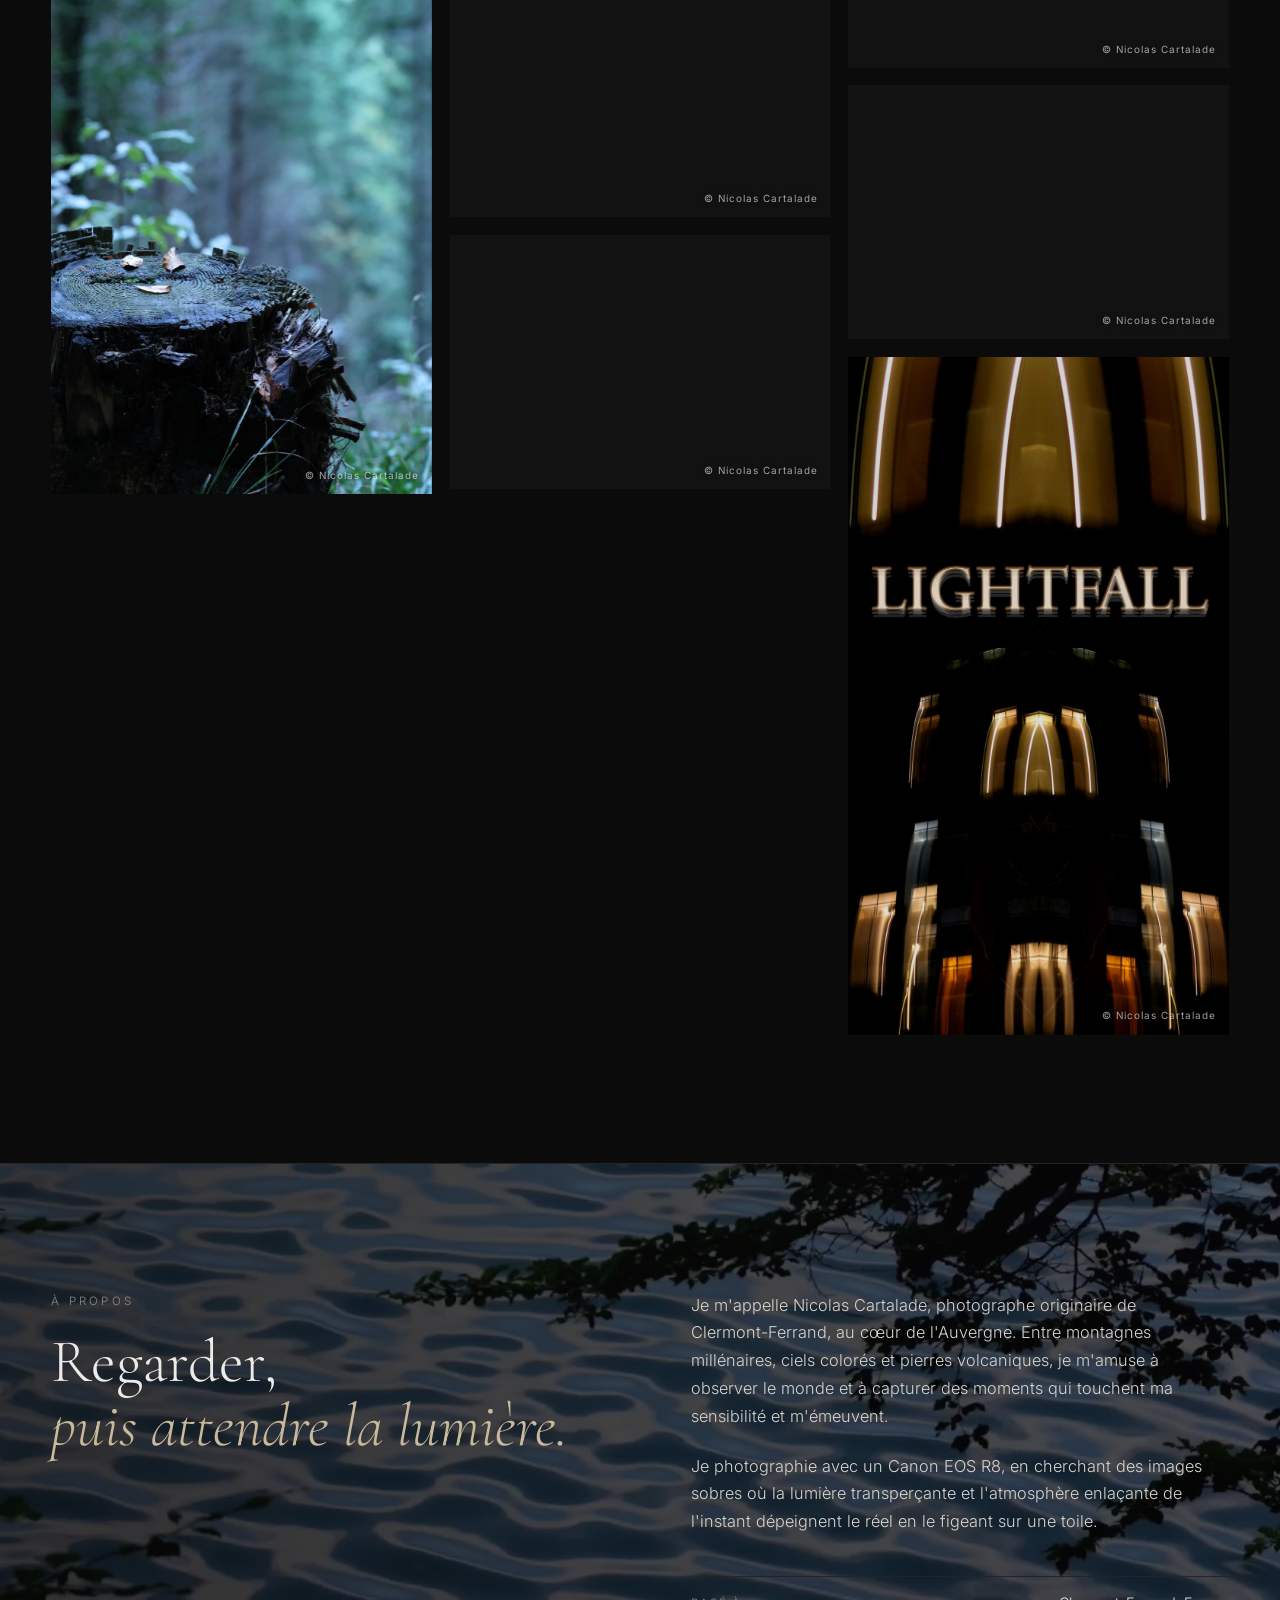
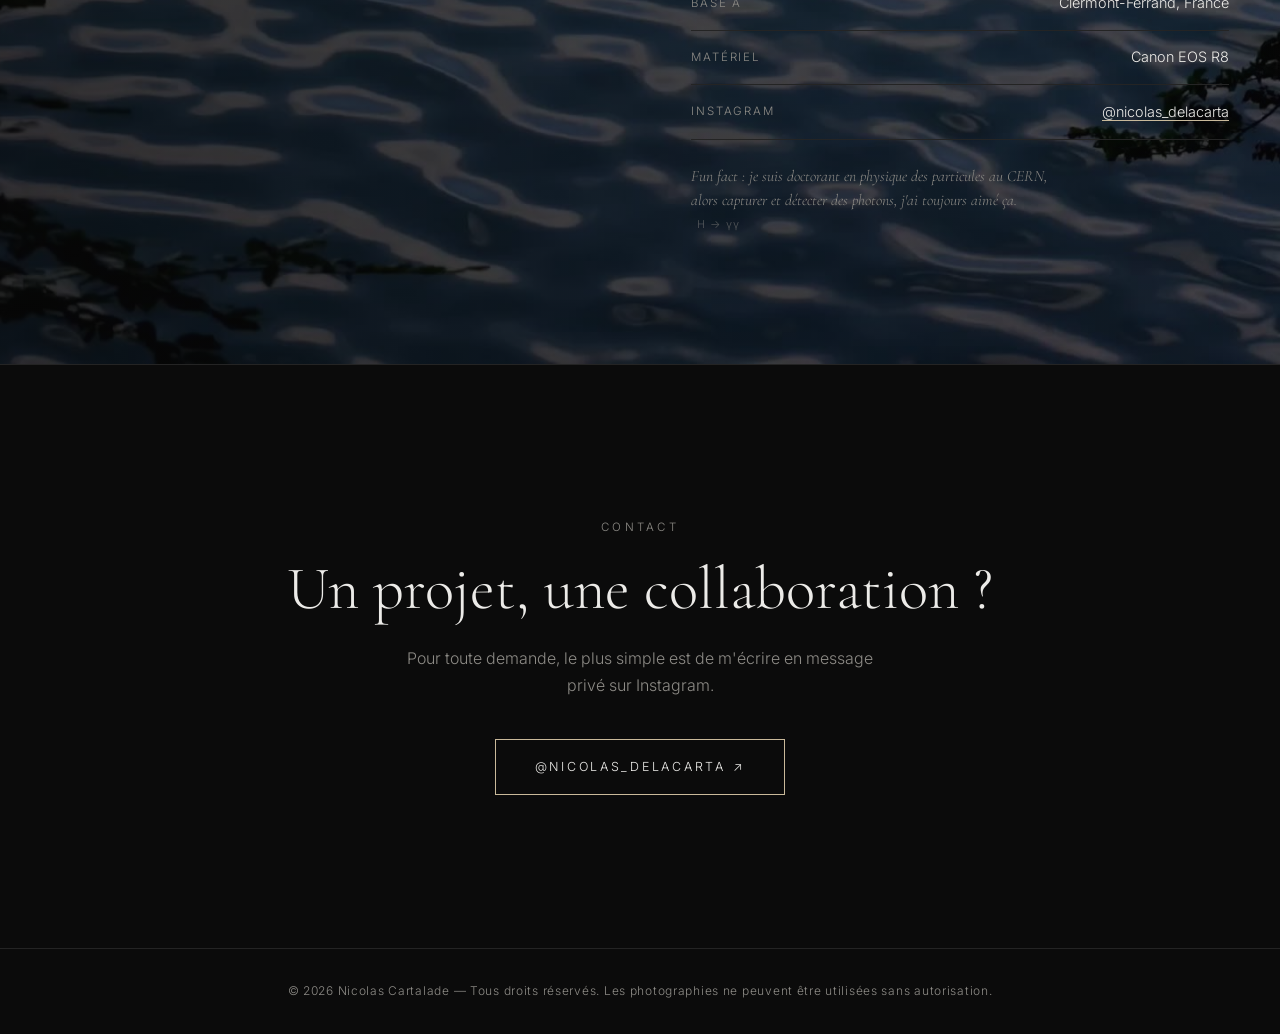
==== commit 72969549: "Vercingétorix aussi dans Événement/Soirée Co-Authored-By: Claude Sonnet 5.5 <noreply@anthropic.com> " ====
--- a/index.html
+++ b/index.html
@@ -28,7 +28,7 @@
   <link rel="preconnect" href="https://fonts.googleapis.com">
   <link rel="preconnect" href="https://fonts.gstatic.com" crossorigin>
   <link href="https://fonts.googleapis.com/css2?family=Cormorant+Garamond:ital,wght@0,300;0,400;0,500;1,300;1,400&family=Inter:wght@300;400;500&display=swap" rel="stylesheet">
-  <link rel="stylesheet" href="style.css?v=26">
+  <link rel="stylesheet" href="style.css?v=27">
 </head>
 <body>
 
@@ -112,8 +112,8 @@
     <button class="lb-nav lb-next" id="lbNext" aria-label="Photo suivante">→</button>
   </div>
 
-  <script src="photos.js?v=26"></script>
-  <script src="script.js?v=26"></script>
+  <script src="photos.js?v=27"></script>
+  <script src="script.js?v=27"></script>
   <script data-goatcounter="https://blueskyll.goatcounter.com/count" async src="https://gc.zgo.at/count.js"></script>
 </body>
 </html>
